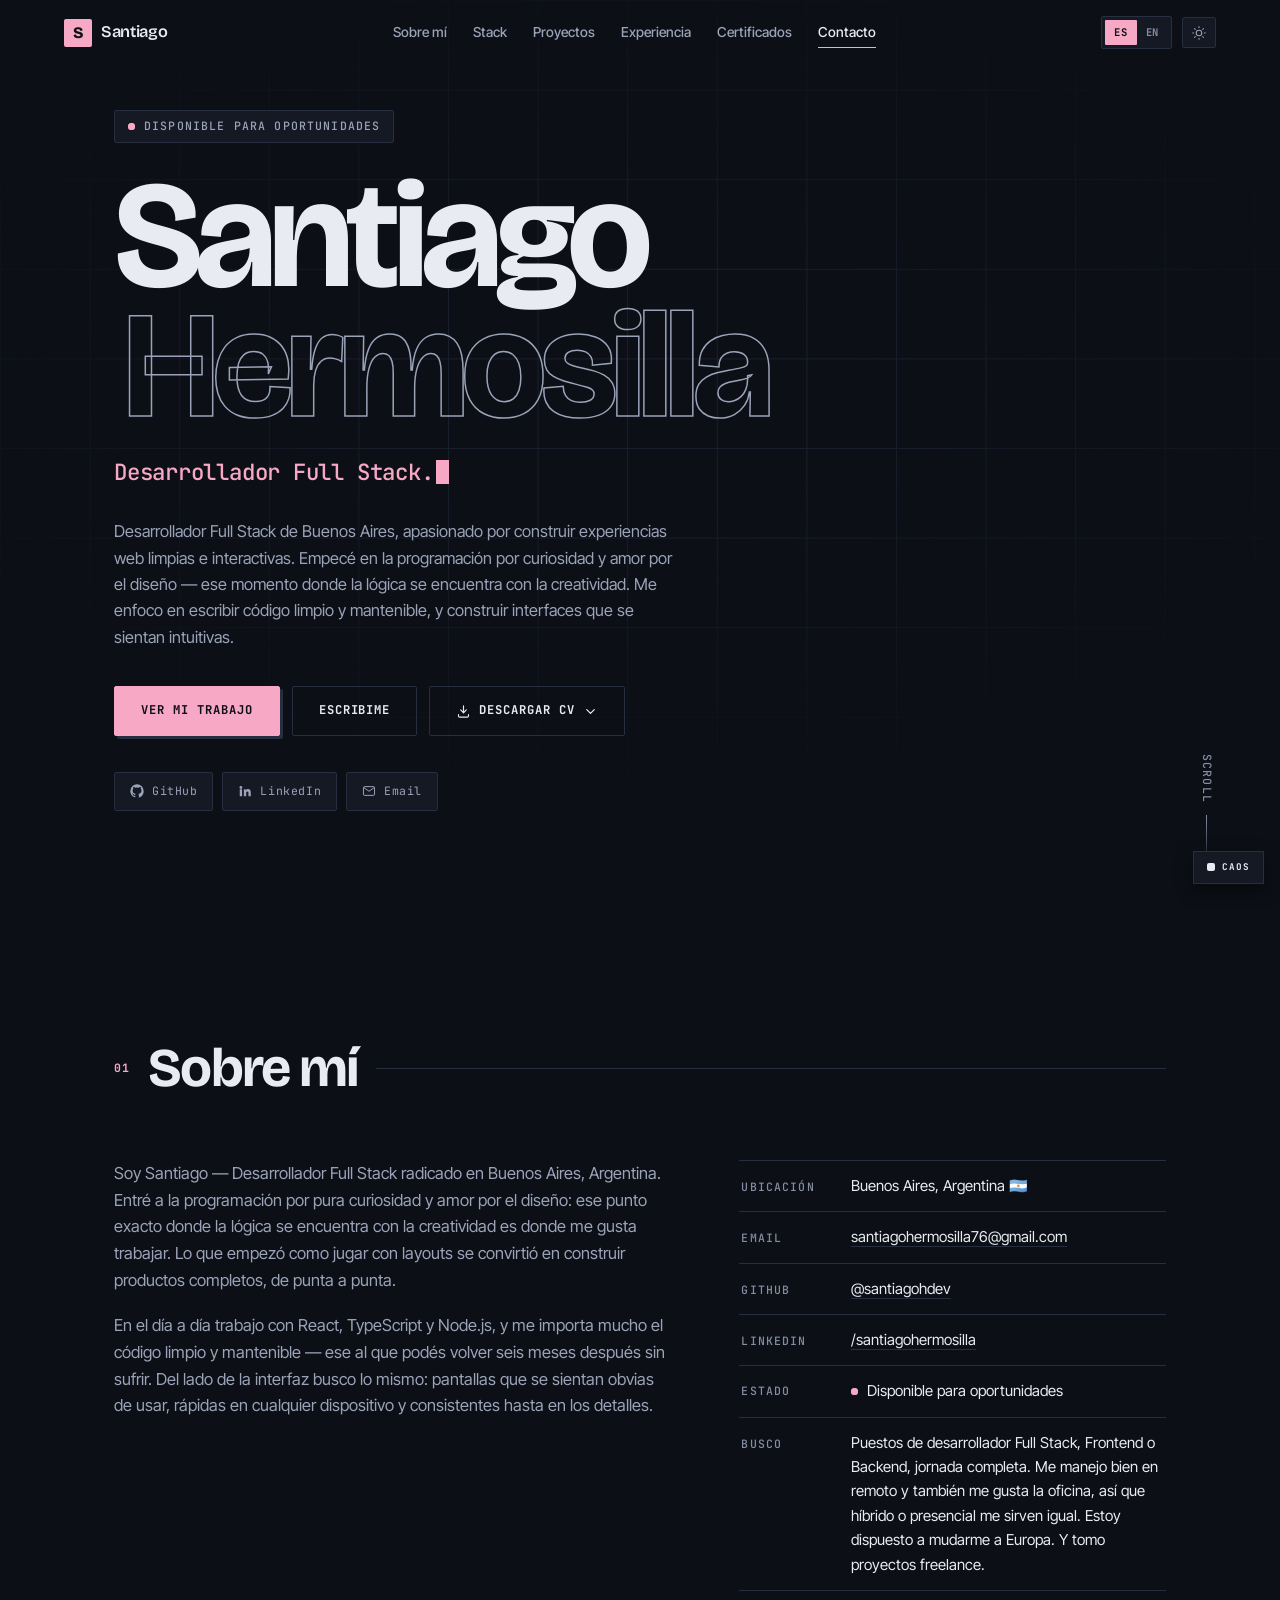
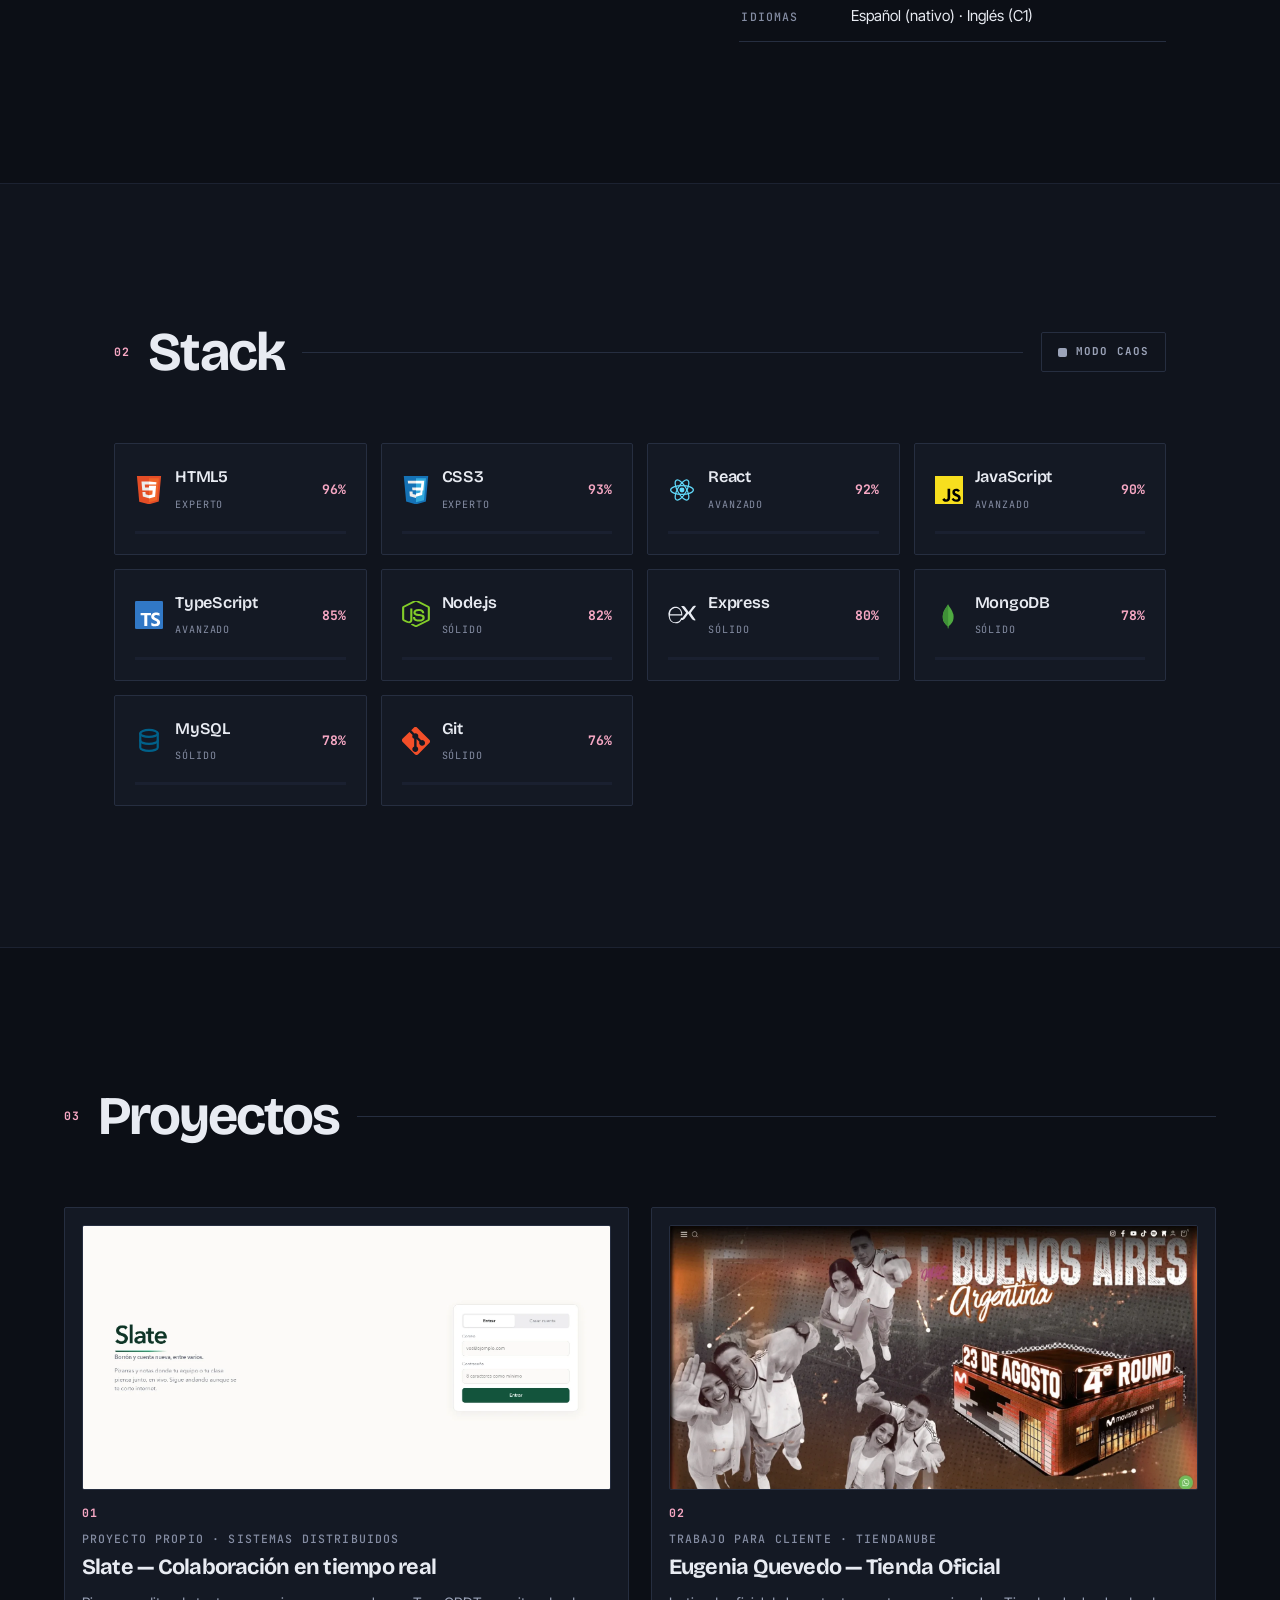
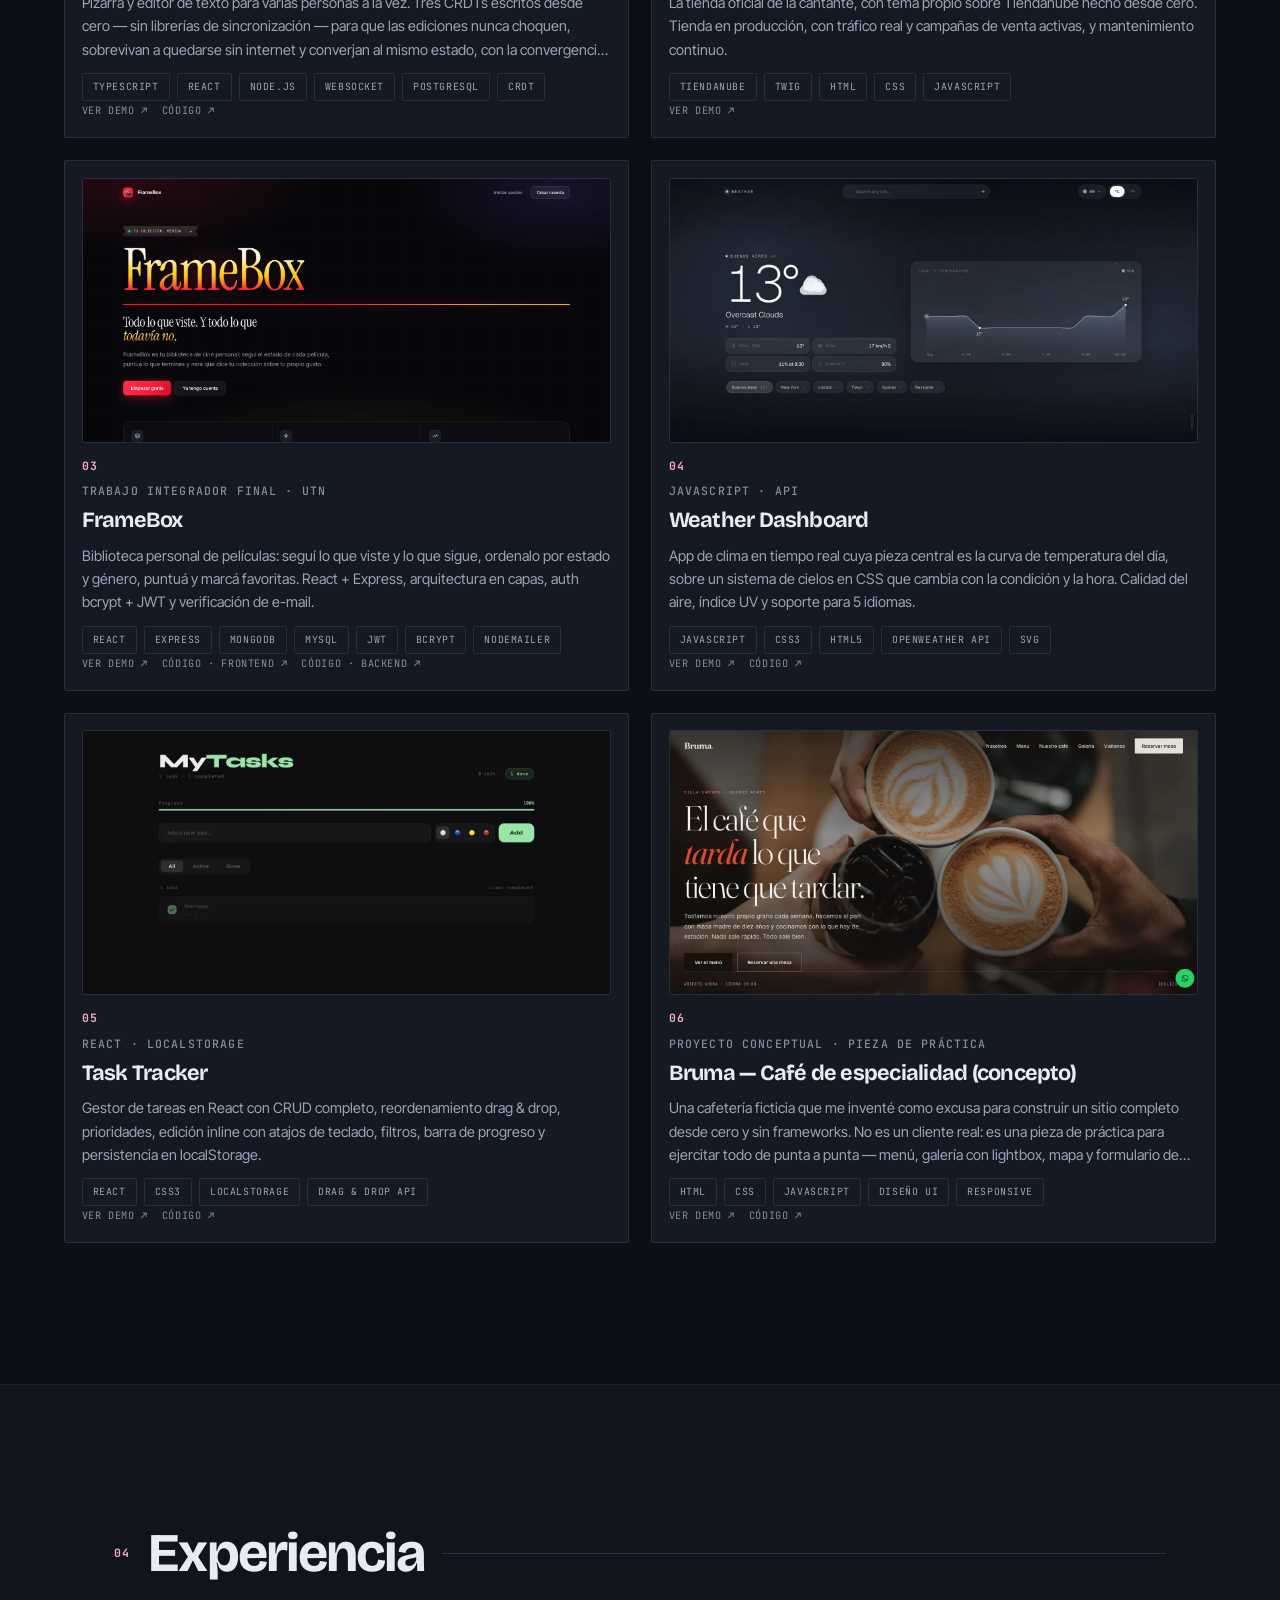
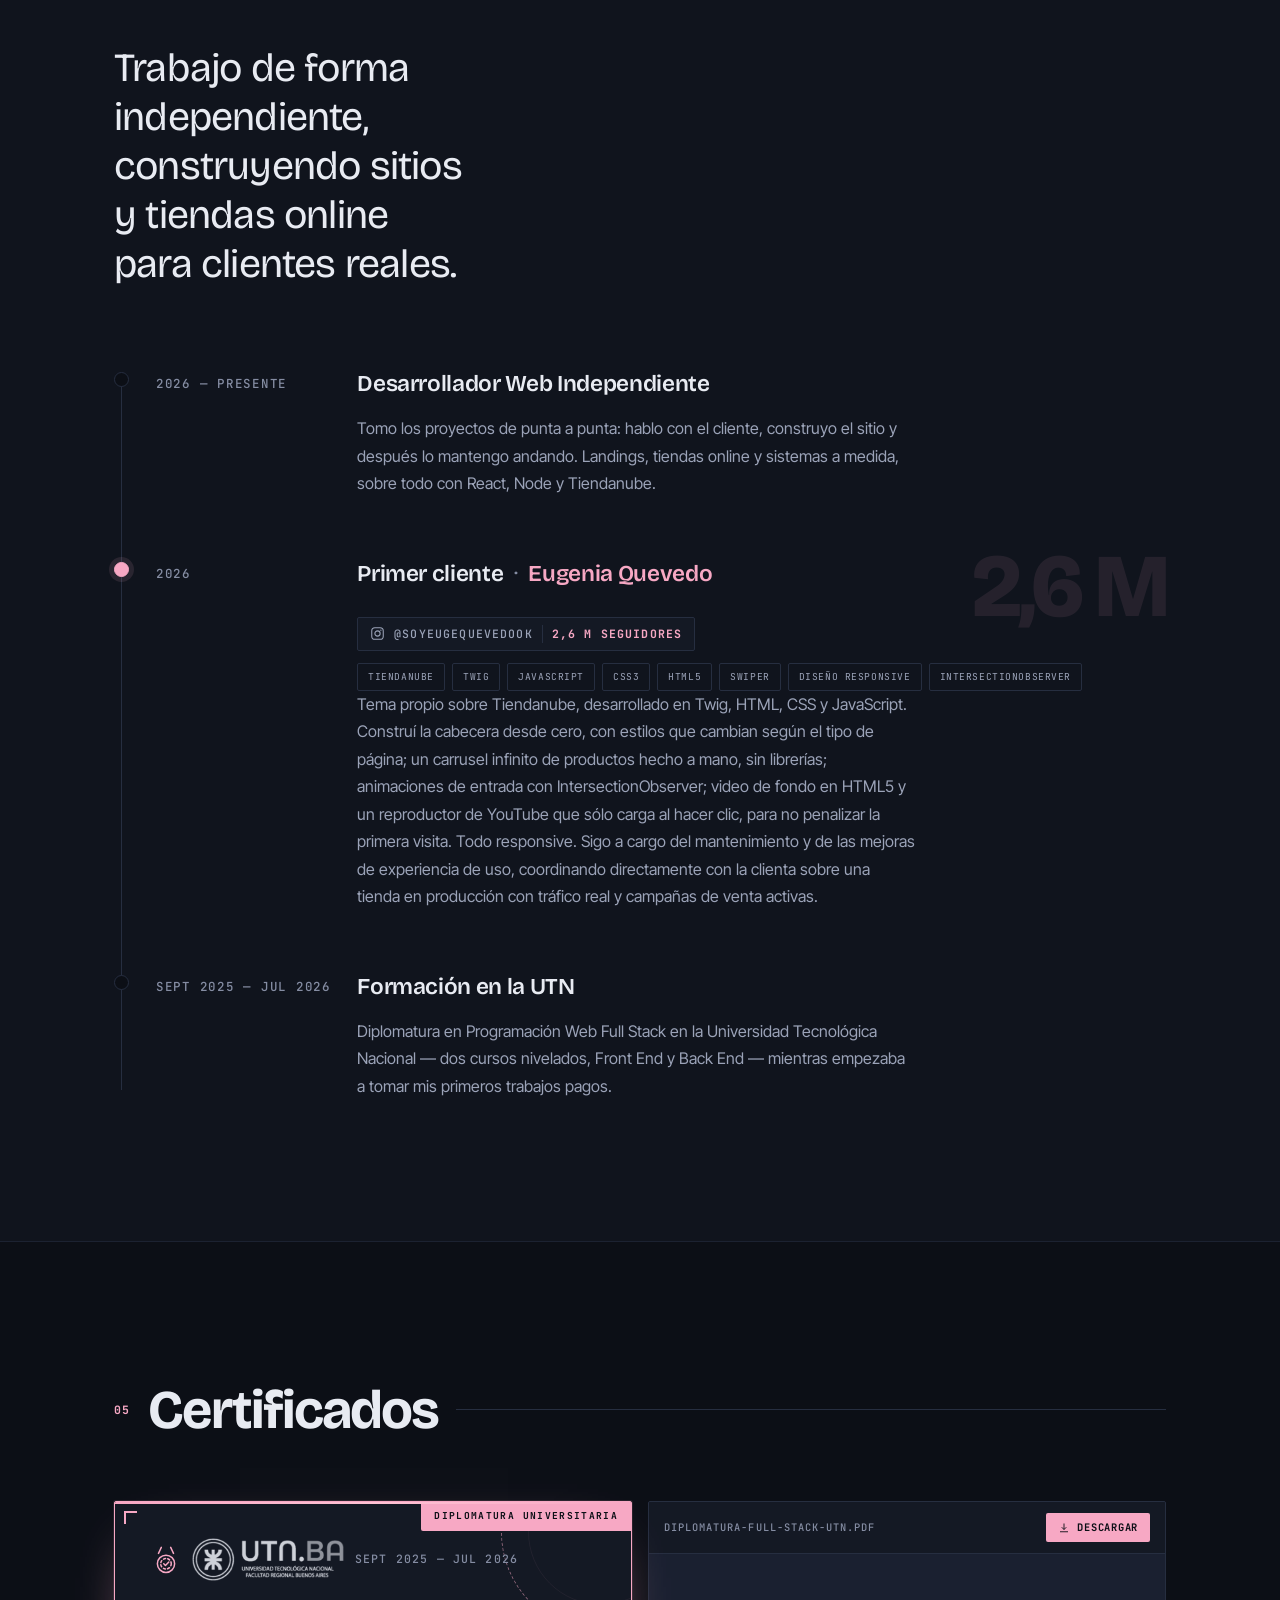
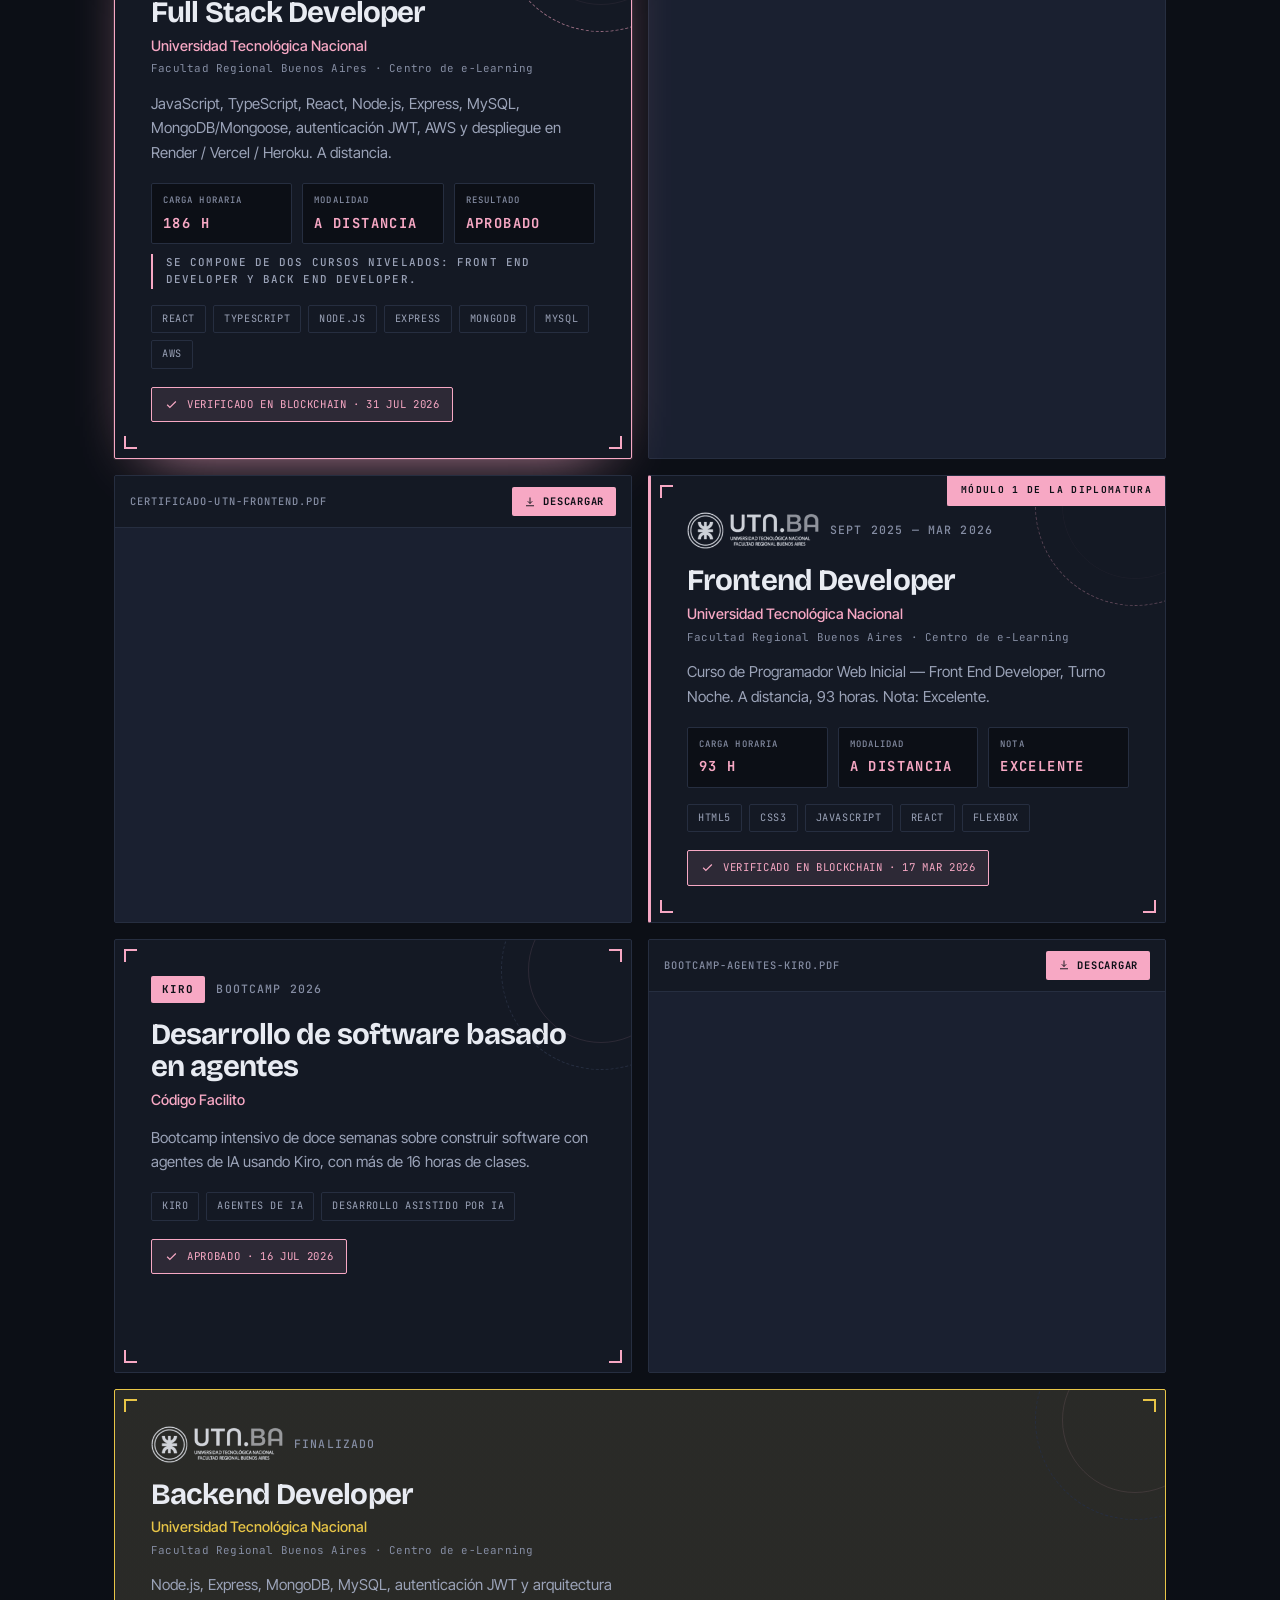
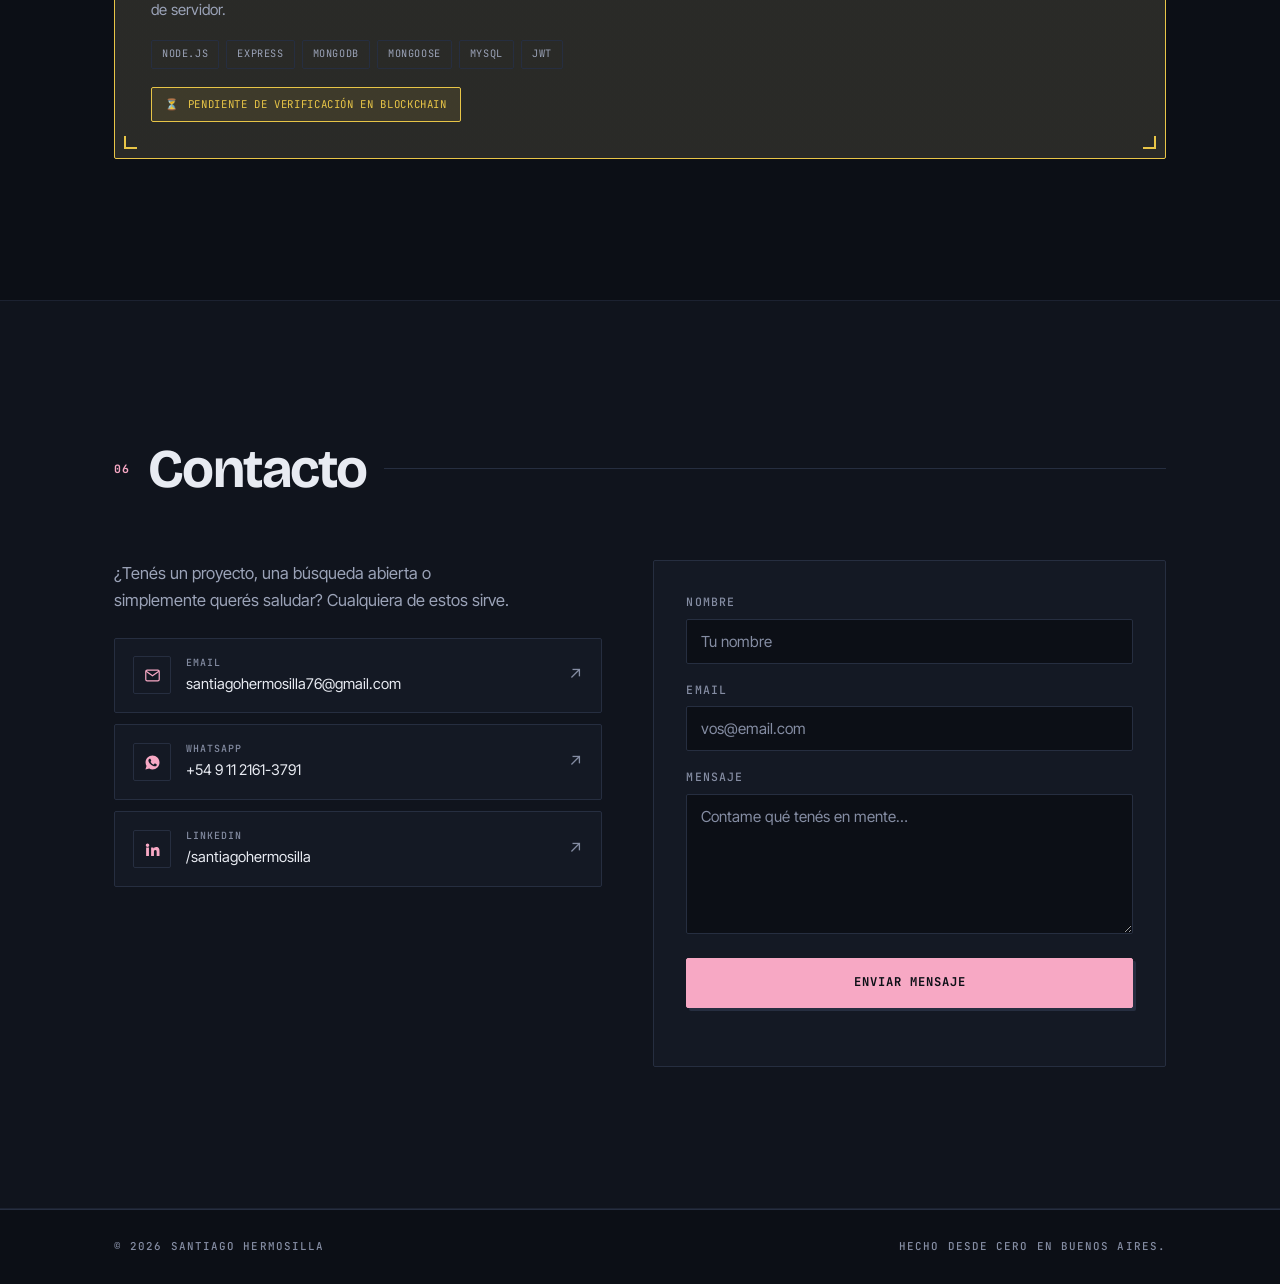
==== index.html @ 498de460 "Cambiar la paleta a grises azulados con acento rosa Sólo cambian los tokens de color. Ni una regla d" ====
<!DOCTYPE html>
<html lang="es" data-theme="dark">
<head>
<meta charset="UTF-8">
<meta name="viewport" content="width=device-width, initial-scale=1.0">
<title>Santiago Hermosilla — Full Stack Developer</title>
<meta name="description" content="Portafolio de Santiago Hermosilla, Full Stack Developer de Buenos Aires, Argentina.">
<link rel="canonical" href="https://santiagohermosilla.com/">
<meta name="theme-color" content="#0C0F16">

<!-- ══════════ PORTADA AL COMPARTIR (Open Graph / Twitter) ══════════ -->
<meta property="og:type" content="website">
<meta property="og:site_name" content="Santiago Hermosilla">
<meta property="og:locale" content="es_AR">
<meta property="og:url" content="https://santiagohermosilla.com/">
<meta property="og:title" content="Santiago Hermosilla — Full Stack Developer">
<meta property="og:description" content="Portafolio de Santiago Hermosilla, Full Stack Developer de Buenos Aires, Argentina.">
<meta property="og:image" content="https://santiagohermosilla.com/images/og.jpg">
<meta property="og:image:secure_url" content="https://santiagohermosilla.com/images/og.jpg">
<meta property="og:image:type" content="image/jpeg">
<meta property="og:image:width" content="1200">
<meta property="og:image:height" content="630">
<meta property="og:image:alt" content="Santiago Hermosilla — Full Stack Developer, Buenos Aires">

<meta name="twitter:card" content="summary_large_image">
<meta name="twitter:title" content="Santiago Hermosilla — Full Stack Developer">
<meta name="twitter:description" content="Portafolio de Santiago Hermosilla, Full Stack Developer de Buenos Aires, Argentina.">
<meta name="twitter:image" content="https://santiagohermosilla.com/images/og.jpg">
<meta name="twitter:image:alt" content="Santiago Hermosilla — Full Stack Developer, Buenos Aires">

<link rel="icon" href="favicon.svg" type="image/svg+xml">
<link rel="icon" href="favicon-32.png" sizes="32x32">
<link rel="apple-touch-icon" href="apple-touch-icon.png">
<link rel="preconnect" href="https://fonts.googleapis.com">
<link rel="preconnect" href="https://fonts.gstatic.com" crossorigin>
<link href="https://fonts.googleapis.com/css2?family=Bricolage+Grotesque:opsz,wght@12..96,300..800&family=Inter+Tight:wght@300;400;500;600&family=JetBrains+Mono:wght@400;500;700&display=swap" rel="stylesheet">
<link rel="stylesheet" href="style.css">

<!-- ══════════ DATOS ESTRUCTURADOS ══════════ -->
<script type="application/ld+json">
{
  "@context": "https://schema.org",
  "@type": "Person",
  "name": "Santiago Hermosilla",
  "url": "https://santiagohermosilla.com/",
  "image": "https://santiagohermosilla.com/images/og.jpg",
  "jobTitle": "Full Stack Developer",
  "email": "mailto:santiagohermosilla76@gmail.com",
  "address": {
    "@type": "PostalAddress",
    "addressLocality": "Buenos Aires",
    "addressCountry": "AR"
  },
  "alumniOf": {
    "@type": "CollegeOrUniversity",
    "name": "Universidad Tecnológica Nacional"
  },
  "knowsLanguage": ["es", "en"],
  "knowsAbout": ["JavaScript", "TypeScript", "React", "Node.js", "Express", "MongoDB", "MySQL", "CRDT"],
  "sameAs": [
    "https://github.com/santiagohdev",
    "https://www.linkedin.com/in/santiagohermosilla/"
  ]
}
</script>
</head>
<body>

<!-- ══════════ CURSOR ══════════ -->
<div class="cursor-dot" id="cursorDot" aria-hidden="true"></div>
<div class="cursor-ring" id="cursorRing" aria-hidden="true"></div>

<!-- ══════════ LOADER ══════════ -->
<div class="loader" id="loader">
  <div class="loader__inner">
    <div class="loader__name" id="loaderName" aria-hidden="true"></div>
    <div class="loader__meta">
      <span class="mono" data-en="FULL STACK DEVELOPER" data-es="DESARROLLADOR FULL STACK">DESARROLLADOR FULL STACK</span>
      <span class="mono" id="loaderPct">00</span>
    </div>
    <div class="loader__track"><div class="loader__bar" id="loaderBar"></div></div>
  </div>
</div>
<div class="wipe" id="wipe" aria-hidden="true"></div>

<!-- ══════════ NAV ══════════ -->
<header class="nav" id="nav">
  <a href="#top" class="nav__logo" data-cursor="link">
    <span class="nav__logo-mark">S</span>
    <span class="nav__logo-text">Santiago</span>
  </a>

  <nav class="nav__links" id="navLinks">
    <a href="#about"      data-en="About"      data-es="Sobre mí"    data-cursor="link">Sobre mí</a>
    <a href="#stack"      data-en="Skills"     data-es="Stack"       data-cursor="link">Stack</a>
    <a href="#projects"   data-en="Projects"   data-es="Proyectos"   data-cursor="link">Proyectos</a>
    <a href="#experience" data-en="Experience" data-es="Experiencia" data-cursor="link">Experiencia</a>
    <a href="#certs"      data-en="Certs"      data-es="Certificados" data-cursor="link">Certificados</a>
    <a href="#contact"    data-en="Contact"    data-es="Contacto"    data-cursor="link">Contacto</a>
  </nav>

  <div class="nav__tools">
    <button class="toggle toggle--lang" id="langToggle" data-cursor="link" aria-label="Cambiar idioma">
      <span class="toggle__opt" data-lang-opt="es">ES</span>
      <span class="toggle__opt" data-lang-opt="en">EN</span>
      <span class="toggle__pill" id="langPill"></span>
    </button>
    <button class="toggle toggle--theme" id="themeToggle" data-cursor="link" aria-label="Cambiar tema">
      <svg class="ico ico--sun" viewBox="0 0 24 24" fill="none" stroke="currentColor" stroke-width="1.6"><circle cx="12" cy="12" r="4.2"/><path d="M12 2v2.6M12 19.4V22M2 12h2.6M19.4 12H22M4.9 4.9l1.9 1.9M17.2 17.2l1.9 1.9M19.1 4.9l-1.9 1.9M6.8 17.2l-1.9 1.9"/></svg>
      <svg class="ico ico--moon" viewBox="0 0 24 24" fill="none" stroke="currentColor" stroke-width="1.6"><path d="M20 14.4A8.4 8.4 0 1 1 9.6 4a6.6 6.6 0 0 0 10.4 10.4Z"/></svg>
    </button>
    <button class="nav__burger" id="burger" data-cursor="link" aria-label="Menú"><span></span><span></span></button>
  </div>
</header>

<main id="top">

<!-- ══════════ HERO ══════════ -->
<section class="hero">
  <div class="hero__grid" aria-hidden="true"></div>
  <div class="wrap hero__wrap">

    <div class="status reveal">
      <span class="status__dot"></span>
      <span class="mono" data-en="Available for opportunities" data-es="Disponible para oportunidades">Disponible para oportunidades</span>
    </div>

    <h1 class="hero__name reveal">
      <span class="hero__line">Santiago</span>
      <span class="hero__line hero__line--out">Hermosilla</span>
    </h1>

    <p class="hero__type reveal">
      <span class="hero__type-txt" id="typewriter"></span><span class="caret" aria-hidden="true"></span>
    </p>

    <p class="hero__bio reveal"
       data-en="Full Stack Developer from Buenos Aires, passionate about building clean, interactive web experiences. I got into programming out of curiosity and a love for design — that moment where logic meets creativity. I focus on writing clean, maintainable code and building interfaces that feel intuitive."
       data-es="Desarrollador Full Stack de Buenos Aires, apasionado por construir experiencias web limpias e interactivas. Empecé en la programación por curiosidad y amor por el diseño — ese momento donde la lógica se encuentra con la creatividad. Me enfoco en escribir código limpio y mantenible, y construir interfaces que se sientan intuitivas.">
      Desarrollador Full Stack de Buenos Aires, apasionado por construir experiencias web limpias e interactivas. Empecé en la programación por curiosidad y amor por el diseño — ese momento donde la lógica se encuentra con la creatividad. Me enfoco en escribir código limpio y mantenible, y construir interfaces que se sientan intuitivas.
    </p>

    <div class="hero__cta reveal">
      <a href="#projects" class="btn btn--solid" data-cursor="link" data-en="See my work" data-es="Ver mi trabajo">Ver mi trabajo</a>
      <a href="#contact" class="btn btn--ghost" data-cursor="link" data-en="Write to me" data-es="Escribime">Escribime</a>
      <details class="cvdl">
        <summary class="btn btn--ghost" data-cursor="link">
          <svg viewBox="0 0 24 24" fill="none" stroke="currentColor" stroke-width="1.8" stroke-linecap="round" stroke-linejoin="round" aria-hidden="true"><path d="M12 3v11"/><path d="m7.5 9.5 4.5 4.5 4.5-4.5"/><path d="M4 17v2a2 2 0 0 0 2 2h12a2 2 0 0 0 2-2v-2"/></svg>
          <span data-en="Download CV" data-es="Descargar CV">Descargar CV</span>
          <svg class="cvdl__caret" viewBox="0 0 24 24" fill="none" stroke="currentColor" stroke-width="2" stroke-linecap="round" stroke-linejoin="round" aria-hidden="true"><path d="m6 9 6 6 6-6"/></svg>
        </summary>
        <div class="cvdl__menu">
          <a href="CV_Santiago_Hermosilla.pdf" download data-cursor="link">
            <span class="cvdl__code">ES</span>
            <span data-en="Spanish" data-es="Español">Español</span>
          </a>
          <a href="CV_Santiago_Hermosilla_EN.pdf" download data-cursor="link">
            <span class="cvdl__code">EN</span>
            <span data-en="English" data-es="Inglés">Inglés</span>
          </a>
        </div>
      </details>
    </div>

    <div class="hero__pills reveal">
      <a class="pill" href="https://github.com/santiagohdev" target="_blank" rel="noopener" data-cursor="link">
        <svg viewBox="0 0 24 24" fill="currentColor"><path d="M12 .5A11.5 11.5 0 0 0 .5 12a11.5 11.5 0 0 0 7.9 10.9c.6.1.8-.2.8-.6v-2c-3.2.7-3.9-1.5-3.9-1.5-.5-1.3-1.3-1.7-1.3-1.7-1-.7.1-.7.1-.7 1.1.1 1.7 1.2 1.7 1.2 1 1.7 2.7 1.2 3.3.9.1-.7.4-1.2.7-1.5-2.6-.3-5.3-1.3-5.3-5.7 0-1.3.5-2.3 1.2-3.1-.1-.3-.5-1.5.1-3.1 0 0 1-.3 3.3 1.2a11.3 11.3 0 0 1 6 0C17.4 4.8 18.4 5.1 18.4 5.1c.6 1.6.2 2.8.1 3.1.8.8 1.2 1.8 1.2 3.1 0 4.4-2.7 5.4-5.3 5.7.4.4.8 1.1.8 2.2v3.3c0 .4.2.7.8.6A11.5 11.5 0 0 0 23.5 12 11.5 11.5 0 0 0 12 .5Z"/></svg>
        GitHub
      </a>
      <a class="pill" href="https://www.linkedin.com/in/santiagohermosilla/" target="_blank" rel="noopener" data-cursor="link">
        <svg viewBox="0 0 24 24" fill="currentColor"><path d="M4.98 3.5a2.5 2.5 0 1 1 0 5 2.5 2.5 0 0 1 0-5ZM3 9h4v12H3V9Zm6.5 0h3.8v1.7h.05c.53-1 1.83-2.06 3.77-2.06 4.03 0 4.78 2.65 4.78 6.1V21h-4v-5.4c0-1.29-.02-2.95-1.8-2.95-1.8 0-2.07 1.4-2.07 2.85V21h-4V9Z"/></svg>
        LinkedIn
      </a>
      <a class="pill" href="mailto:santiagohermosilla76@gmail.com" data-cursor="link">
        <svg viewBox="0 0 24 24" fill="none" stroke="currentColor" stroke-width="1.7"><rect x="2.5" y="4.5" width="19" height="15" rx="2"/><path d="m3 6 9 6.5L21 6"/></svg>
        Email
      </a>
    </div>

  </div>
  <div class="hero__scroll mono" aria-hidden="true"><span data-en="SCROLL" data-es="SCROLL">SCROLL</span></div>
</section>

<!-- ══════════ ABOUT ══════════ -->
<section class="sec" id="about">
  <div class="wrap">
    <div class="sec__head reveal">
      <span class="sec__num mono">01</span>
      <h2 class="sec__title" data-en="About" data-es="Sobre mí">Sobre mí</h2>
      <span class="sec__rule"></span>
    </div>

    <div class="about">
      <div class="about__text reveal">
        <p data-en="I'm Santiago — a Full Stack Developer based in Buenos Aires, Argentina. I got into programming out of pure curiosity and a love for design: that exact point where logic meets creativity is where I like to work. What started as tinkering with layouts turned into building complete products, front to back."
           data-es="Soy Santiago — Desarrollador Full Stack radicado en Buenos Aires, Argentina. Entré a la programación por pura curiosidad y amor por el diseño: ese punto exacto donde la lógica se encuentra con la creatividad es donde me gusta trabajar. Lo que empezó como jugar con layouts se convirtió en construir productos completos, de punta a punta.">
          Soy Santiago — Desarrollador Full Stack radicado en Buenos Aires, Argentina. Entré a la programación por pura curiosidad y amor por el diseño: ese punto exacto donde la lógica se encuentra con la creatividad es donde me gusta trabajar. Lo que empezó como jugar con layouts se convirtió en construir productos completos, de punta a punta.
        </p>
        <p data-en="Day to day I work with React, TypeScript and Node.js, and I care a lot about clean, maintainable code — the kind you can come back to six months later without flinching. On the interface side I chase the same thing: screens that feel obvious to use, fast on any device, and consistent down to the details."
           data-es="En el día a día trabajo con React, TypeScript y Node.js, y me importa mucho el código limpio y mantenible — ese al que podés volver seis meses después sin sufrir. Del lado de la interfaz busco lo mismo: pantallas que se sientan obvias de usar, rápidas en cualquier dispositivo y consistentes hasta en los detalles.">
          En el día a día trabajo con React, TypeScript y Node.js, y me importa mucho el código limpio y mantenible — ese al que podés volver seis meses después sin sufrir. Del lado de la interfaz busco lo mismo: pantallas que se sientan obvias de usar, rápidas en cualquier dispositivo y consistentes hasta en los detalles.
        </p>
      </div>

      <dl class="specs reveal">
        <div class="specs__row">
          <dt class="mono" data-en="Location" data-es="Ubicación">Ubicación</dt>
          <dd>Buenos Aires, Argentina 🇦🇷</dd>
        </div>
        <div class="specs__row">
          <dt class="mono">Email</dt>
          <dd><a href="mailto:santiagohermosilla76@gmail.com" data-cursor="link">santiagohermosilla76@gmail.com</a></dd>
        </div>
        <div class="specs__row">
          <dt class="mono">GitHub</dt>
          <dd><a href="https://github.com/santiagohdev" target="_blank" rel="noopener" data-cursor="link">@santiagohdev</a></dd>
        </div>
        <div class="specs__row">
          <dt class="mono">LinkedIn</dt>
          <dd><a href="https://www.linkedin.com/in/santiagohermosilla/" target="_blank" rel="noopener" data-cursor="link">/santiagohermosilla</a></dd>
        </div>
        <div class="specs__row">
          <dt class="mono" data-en="Status" data-es="Estado">Estado</dt>
          <dd class="specs__live">
            <span class="status__dot"></span>
            <span data-en="Available for opportunities" data-es="Disponible para oportunidades">Disponible para oportunidades</span>
          </dd>
        </div>
        <div class="specs__row">
          <dt class="mono" data-en="Looking for" data-es="Busco">Busco</dt>
          <dd data-en="Full Stack, Frontend or Backend developer roles, full-time. I work well remotely and I also enjoy being in an office, so hybrid or on-site suit me just as well. Happy to relocate to Europe. I also take on freelance projects."
              data-es="Puestos de desarrollador Full Stack, Frontend o Backend, jornada completa. Me manejo bien en remoto y también me gusta la oficina, así que híbrido o presencial me sirven igual. Estoy dispuesto a mudarme a Europa. Y tomo proyectos freelance.">Puestos de desarrollador Full Stack, Frontend o Backend, jornada completa. Me manejo bien en remoto y también me gusta la oficina, así que híbrido o presencial me sirven igual. Estoy dispuesto a mudarme a Europa. Y tomo proyectos freelance.</dd>
        </div>
        <div class="specs__row">
          <dt class="mono" data-en="Languages" data-es="Idiomas">Idiomas</dt>
          <dd data-en="Spanish (native) · English (C1)" data-es="Español (nativo) · Inglés (C1)">Español (nativo) · Inglés (C1)</dd>
        </div>
      </dl>
    </div>
  </div>
</section>

<!-- ══════════ STACK ══════════ -->
<section class="sec sec--alt" id="stack">
  <div class="wrap">
    <div class="sec__head reveal">
      <span class="sec__num mono">02</span>
      <h2 class="sec__title" data-en="Stack" data-es="Stack">Stack</h2>
      <span class="sec__rule"></span>
    </div>

    <!-- Escrito acá y no generado por JS: los filtros automáticos de
         currículums no ejecutan JavaScript, así que si esta sección se
         arma en el navegador, para ellos el candidato no tiene stack. -->
    <div class="stack" id="stackGrid">
      <div class="sk reveal" data-cursor="card" style="transition-delay:0ms">
        <div class="sk__top">
          <span class="sk__logo"><svg viewBox="0 0 128 128" aria-hidden="true"><path fill="#E44D26" d="M19.4 117.2 8.8 0h110.5l-10.6 117.1-44.8 12.4z"/><path fill="#F16529" d="M64 120V10h45.2l-9 101z"/><path fill="#EBEBEB" d="M64 52.4H45.9l-1.2-14H64V24.7H29.6l.3 3.7 3.4 38.1H64zm0 35.3-.1.1-15.2-4.1-1-10.9H34l1.9 21.4 28 7.8.2-.1z"/><path fill="#fff" d="M63.9 52.4v13.9h16.8l-1.6 17.7-15.2 4.1v14.5l28-7.8.2-2.3 3.2-36 .3-3.7.7-8H63.9zm0-27.7v13.7h33.1l.3-3 .6-3.7.3-3z"/></svg></span>
          <span>
            <span class="sk__name">HTML5</span><br>
            <span class="sk__level" data-lvl="expert" data-es="Experto" data-en="Expert">Experto</span>
          </span>
          <span class="sk__pct">96%</span>
        </div>
        <div class="sk__track"><div class="sk__bar" data-pct="96"></div></div>
      </div>
      <div class="sk reveal" data-cursor="card" style="transition-delay:45ms">
        <div class="sk__top">
          <span class="sk__logo"><svg viewBox="0 0 128 128" aria-hidden="true"><path fill="#1572B6" d="M18.8 117.1 8.2 0h111.6l-10.6 117.1-45.3 12.6z"/><path fill="#33A9DC" d="M64 119.9V10.2h45.6l-9.1 100.8z"/><path fill="#fff" d="M64 52.2h22.8l1.6-17.6H64V21.3h37.7l-.4 4-3.7 41.2H64z"/><path fill="#EBEBEB" d="M64.1 86.1v14.2l-.1.1-28.1-7.8-1.9-21.5h14.1l1 10.9 14.9 4z"/><path fill="#fff" d="M85.6 57.5 84 74.9l-20 5.4v14.2l28.2-7.6.2-2.3 2.4-27z"/><path fill="#EBEBEB" d="M64 21.3v13.3H27.7l-.3-3.4-.7-5.9-.4-4zm0 30.9v13.3H47.5l-.3-3.4-.7-5.9-.4-4z"/></svg></span>
          <span>
            <span class="sk__name">CSS3</span><br>
            <span class="sk__level" data-lvl="expert" data-es="Experto" data-en="Expert">Experto</span>
          </span>
          <span class="sk__pct">93%</span>
        </div>
        <div class="sk__track"><div class="sk__bar" data-pct="93"></div></div>
      </div>
      <div class="sk reveal" data-cursor="card" style="transition-delay:90ms">
        <div class="sk__top">
          <span class="sk__logo"><svg viewBox="0 0 128 128" aria-hidden="true"><circle cx="64" cy="64" r="11.4" fill="#61DAFB"/><g stroke="#61DAFB" stroke-width="5.5" fill="none"><ellipse cx="64" cy="64" rx="52" ry="20"/><ellipse cx="64" cy="64" rx="52" ry="20" transform="rotate(60 64 64)"/><ellipse cx="64" cy="64" rx="52" ry="20" transform="rotate(120 64 64)"/></g></svg></span>
          <span>
            <span class="sk__name">React</span><br>
            <span class="sk__level" data-lvl="adv" data-es="Avanzado" data-en="Advanced">Avanzado</span>
          </span>
          <span class="sk__pct">92%</span>
        </div>
        <div class="sk__track"><div class="sk__bar" data-pct="92"></div></div>
      </div>
      <div class="sk reveal" data-cursor="card" style="transition-delay:135ms">
        <div class="sk__top">
          <span class="sk__logo"><svg viewBox="0 0 128 128" aria-hidden="true"><rect width="128" height="128" fill="#F7DF1E"/><path d="M33.4 106.9 43.2 101c1.9 3.4 3.6 6.2 7.7 6.2 4 0 6.5-1.6 6.5-7.6V58.4h12v41.4c0 12.5-7.3 18.2-18 18.2-9.6 0-15.2-5-18-11m42.4-1.3 9.8-5.7c2.6 4.2 5.9 7.3 11.8 7.3 5 0 8.2-2.5 8.2-5.9 0-4.1-3.3-5.6-8.8-8l-3-1.3c-8.7-3.7-14.5-8.4-14.5-18.2 0-9.1 6.9-16 17.7-16 7.7 0 13.2 2.7 17.2 9.7l-9.4 6c-2.1-3.7-4.3-5.2-7.8-5.2-3.5 0-5.8 2.2-5.8 5.2 0 3.6 2.2 5.1 7.4 7.3l3 1.3c10.2 4.4 16 8.9 16 19 0 10.9-8.6 16.9-20.1 16.9-11.2 0-18.5-5.4-22-12.4"/></svg></span>
          <span>
            <span class="sk__name">JavaScript</span><br>
            <span class="sk__level" data-lvl="adv" data-es="Avanzado" data-en="Advanced">Avanzado</span>
          </span>
          <span class="sk__pct">90%</span>
        </div>
        <div class="sk__track"><div class="sk__bar" data-pct="90"></div></div>
      </div>
      <div class="sk reveal" data-cursor="card" style="transition-delay:180ms">
        <div class="sk__top">
          <span class="sk__logo"><svg viewBox="0 0 128 128" aria-hidden="true"><rect width="128" height="128" rx="6" fill="#3178C6"/><path fill="#fff" d="M74.6 99.4v13.1c2.1 1.1 4.6 1.9 7.5 2.4 2.9.6 5.9.8 9.1.8 3.1 0 6.1-.3 8.9-.9 2.8-.6 5.3-1.6 7.4-3 2.1-1.4 3.8-3.2 5-5.4 1.2-2.2 1.9-5 1.9-8.3 0-2.4-.4-4.5-1.1-6.3-.7-1.8-1.8-3.4-3.1-4.8-1.4-1.4-3-2.7-4.9-3.8-1.9-1.1-4.1-2.2-6.5-3.2-1.8-.7-3.3-1.4-4.7-2.1-1.4-.7-2.6-1.4-3.6-2.1-1-.7-1.7-1.5-2.3-2.3-.5-.8-.8-1.7-.8-2.8 0-.9.2-1.8.7-2.5.5-.8 1.1-1.4 2-2 .9-.6 1.9-1 3.2-1.3 1.3-.3 2.7-.5 4.2-.5 1.1 0 2.3.1 3.6.3 1.3.2 2.5.4 3.8.8 1.3.3 2.5.8 3.7 1.3 1.2.5 2.3 1.1 3.3 1.8V55.3c-2-.8-4.2-1.3-6.5-1.7-2.4-.4-5.1-.6-8.2-.6-3.1 0-6.1.3-8.9 1-2.8.7-5.3 1.7-7.4 3.2-2.1 1.4-3.8 3.3-5 5.5-1.2 2.2-1.9 4.9-1.9 8 0 4 1.1 7.3 3.4 10.1 2.3 2.8 5.7 5.1 10.4 7.1 1.9.8 3.6 1.5 5.2 2.3 1.6.7 3 1.5 4.2 2.3 1.2.8 2.1 1.7 2.8 2.6.7.9 1 2 1 3.2 0 .9-.2 1.7-.6 2.5-.4.8-1.1 1.4-1.9 2-.9.6-1.9 1-3.2 1.3-1.3.3-2.8.5-4.6.5-3 0-5.9-.5-8.8-1.6-2.9-1-5.6-2.6-8.1-4.7M56.2 65.6h16.9V54.4H25.7v11.2h16.8v48.5h13.7z"/></svg></span>
          <span>
            <span class="sk__name">TypeScript</span><br>
            <span class="sk__level" data-lvl="adv" data-es="Avanzado" data-en="Advanced">Avanzado</span>
          </span>
          <span class="sk__pct">85%</span>
        </div>
        <div class="sk__track"><div class="sk__bar" data-pct="85"></div></div>
      </div>
      <div class="sk reveal" data-cursor="card" style="transition-delay:225ms">
        <div class="sk__top">
          <span class="sk__logo"><svg viewBox="0 0 128 128" aria-hidden="true"><path fill="#83CD29" d="M64 128a11 11 0 0 1-5.5-1.5l-17.5-10.4c-2.6-1.5-1.3-2-.5-2.3 3.5-1.2 4.2-1.5 7.9-3.6.4-.2.9-.1 1.3.1l13.4 8c.5.3 1.2.3 1.6 0l52.4-30.3c.5-.3.8-.8.8-1.4V26.1c0-.6-.3-1.1-.8-1.4L64.8 -5.5c-.5-.3-1.1-.3-1.6 0L10.9 24.8c-.5.3-.8.8-.8 1.4v60.5c0 .6.3 1.1.8 1.4l14.3 8.3c7.8 3.9 12.6-.7 12.6-5.3V31.4c0-.8.7-1.5 1.5-1.5h6.6c.8 0 1.5.7 1.5 1.5v59.7c0 10.4-5.7 16.3-15.5 16.3-3 0-5.4 0-12.1-3.3L5.9 96.2A11 11 0 0 1 .4 86.7V26.1c0-3.9 2.1-7.6 5.5-9.5L58.5 -13.7a11.5 11.5 0 0 1 11 0l52.5 30.3c3.4 2 5.5 5.6 5.5 9.5v60.6c0 3.9-2.1 7.5-5.5 9.5l-52.5 30.3A11 11 0 0 1 64 128" transform="translate(0 8) scale(1 .87)"/><path fill="#83CD29" d="M104 76.3c0-11.3-7.6-14.3-23.7-16.4-16.3-2.2-17.9-3.3-17.9-7.1 0-3.2 1.4-7.4 13.4-7.4 10.7 0 14.7 2.3 16.3 9.5.1.7.8 1.2 1.5 1.2h6.8c.4 0 .8-.2 1.1-.5.3-.3.4-.7.4-1.1-1.1-12.5-9.4-18.3-26.1-18.3-14.9 0-23.7 6.3-23.7 16.8 0 11.4 8.8 14.6 23.1 16 17 1.7 18.4 4.2 18.4 7.5 0 5.9-4.7 8.4-15.8 8.4-13.9 0-17-3.5-18-10.4-.1-.7-.7-1.3-1.5-1.3h-6.8c-.8 0-1.5.7-1.5 1.5 0 8.8 4.8 19.4 27.8 19.4 16.5 0 26.2-6.6 26.2-17.8"/></svg></span>
          <span>
            <span class="sk__name">Node.js</span><br>
            <span class="sk__level" data-lvl="solid" data-es="Sólido" data-en="Solid">Sólido</span>
          </span>
          <span class="sk__pct">82%</span>
        </div>
        <div class="sk__track"><div class="sk__bar" data-pct="82"></div></div>
      </div>
      <div class="sk reveal" data-cursor="card" style="transition-delay:270ms">
        <div class="sk__top">
          <span class="sk__logo"><svg viewBox="0 0 128 128" aria-hidden="true"><path fill="currentColor" d="M126.7 88.2c-8.9 2.3-14.4-2.1-19.8-9.6l-12.7-17.6-1.8-2.5-14.8 20.1c-5.1 7-10.5 10-19.1 7.7l24.6-33-22.9-29.8c8.4-1.6 14.2-.8 19.4 6.7l14.7 20.2 14.8-20.1c5.1-7 10.6-9.6 18.9-7.5-3.3 4.3-6.4 8.5-9.6 12.7-4.3 5.5-8.4 11.1-12.8 16.5-1.6 1.9-1.4 3.2.1 5.1zM1.3 60.2c.6-3 1-6.1 1.9-9C9.5 28.7 35.3 19.3 53 33.2c10.4 8.2 13 19.7 12.5 32.6H8.4c-.9 22.8 15.6 36.6 36.5 29.6 7.4-2.5 11.7-8.2 13.9-15.4.9-3.4 2.7-4 6.1-3-1.7 8.8-5.6 16.2-13.7 20.8-12.1 6.8-29.4 4.6-38.5-4.8C7.4 87.6 4.7 80.4 3.5 72.5c-.2-1.3-.6-2.6-.9-3.9q-.15-4.2-.3-8.4m7.2 0h50.8c-.3-16.2-10.4-27.7-24.2-27.8-15.2-.2-26 11-26.6 27.8"/></svg></span>
          <span>
            <span class="sk__name">Express</span><br>
            <span class="sk__level" data-lvl="solid" data-es="Sólido" data-en="Solid">Sólido</span>
          </span>
          <span class="sk__pct">80%</span>
        </div>
        <div class="sk__track"><div class="sk__bar" data-pct="80"></div></div>
      </div>
      <div class="sk reveal" data-cursor="card" style="transition-delay:315ms">
        <div class="sk__top">
          <span class="sk__logo"><svg viewBox="0 0 128 128" aria-hidden="true"><path fill="#4FAA41" d="M82.6 58.5c-3.6-15.8-11.5-25.9-14.8-30.4-3.4-4.7-6.2-9.2-6.7-10-.5-.8-1.2-2.4-1.5-3.1-.3.6-1 2.3-1.5 3.1-.5.8-3.3 5.3-6.7 10-3.3 4.5-11.2 14.6-14.8 30.4-3.7 16.1-.7 30 4.6 39.2 5.3 9.2 12.9 14.6 15.4 16.3.3.2.6.6.7 1l1.4 9.9c.1.6.7 1 1.3 1h.2c.6 0 1.1-.4 1.3-1l1.4-9.9c.1-.4.4-.8.7-1 2.5-1.7 10.1-7.1 15.4-16.3 5.3-9.2 8.3-23.1 4.6-39.2z"/><path fill="#3F9037" d="M60.1 116.4V15.1c-.4.7-.9 1.6-1.2 2.2-.5.8-3.3 5.3-6.7 10-3.3 4.5-11.2 14.6-14.8 30.4-3.7 16.1-.7 30 4.6 39.2 5.3 9.2 12.9 14.6 15.4 16.3.3.2.6.6.7 1z"/></svg></span>
          <span>
            <span class="sk__name">MongoDB</span><br>
            <span class="sk__level" data-lvl="solid" data-es="Sólido" data-en="Solid">Sólido</span>
          </span>
          <span class="sk__pct">78%</span>
        </div>
        <div class="sk__track"><div class="sk__bar" data-pct="78"></div></div>
      </div>
      <div class="sk reveal" data-cursor="card" style="transition-delay:360ms">
        <div class="sk__top">
          <span class="sk__logo"><svg viewBox="0 0 24 24" fill="none" stroke="#00618A" stroke-width="1.9" stroke-linecap="round" aria-hidden="true"><ellipse cx="12" cy="5.5" rx="7.5" ry="3"/><path d="M4.5 5.5v6c0 1.66 3.36 3 7.5 3s7.5-1.34 7.5-3v-6"/><path d="M4.5 11.5v6c0 1.66 3.36 3 7.5 3s7.5-1.34 7.5-3v-6"/></svg></span>
          <span>
            <span class="sk__name">MySQL</span><br>
            <span class="sk__level" data-lvl="solid" data-es="Sólido" data-en="Solid">Sólido</span>
          </span>
          <span class="sk__pct">78%</span>
        </div>
        <div class="sk__track"><div class="sk__bar" data-pct="78"></div></div>
      </div>
      <div class="sk reveal" data-cursor="card" style="transition-delay:405ms">
        <div class="sk__top">
          <span class="sk__logo"><svg viewBox="0 0 128 128" aria-hidden="true"><path fill="#F34F29" d="M124.7 58.4 69.6 3.3a11.2 11.2 0 0 0-15.9 0L42.3 14.8l14.5 14.5a13.3 13.3 0 0 1 16.9 17l14 14a13.3 13.3 0 1 1-8 7.5L66.6 54.7v34.4a13.3 13.3 0 1 1-11-.4V54a13.3 13.3 0 0 1-7.2-17.5L34.1 22.3 3.3 53.1a11.2 11.2 0 0 0 0 15.9l55.1 55.1a11.2 11.2 0 0 0 15.9 0l50.4-50.4a11.2 11.2 0 0 0 0-15.9"/></svg></span>
          <span>
            <span class="sk__name">Git</span><br>
            <span class="sk__level" data-lvl="solid" data-es="Sólido" data-en="Solid">Sólido</span>
          </span>
          <span class="sk__pct">76%</span>
        </div>
        <div class="sk__track"><div class="sk__bar" data-pct="76"></div></div>
      </div>
    </div>
  </div>
</section>

<!-- ══════════ PROYECTOS ══════════ -->
<section class="sec" id="projects">
  <div class="wrap">
    <div class="sec__head reveal">
      <span class="sec__num mono">03</span>
      <h2 class="sec__title" data-en="Projects" data-es="Proyectos">Proyectos</h2>
      <span class="sec__rule"></span>
    </div>

    <!-- Las seis en una sola grilla de dos columnas. La sección se sale
         del ancho de lectura del resto del sitio para aprovechar los costados. -->
    <div class="proj-grid">
      <article class="proj reveal" data-cursor="card" data-embed="1"
          data-embed-espera="1"
          data-img="images/slate.webp"
          data-title="Slate — Edición colaborativa en tiempo real"
          data-techs="TypeScript,React,Node.js,WebSocket,PostgreSQL,CRDT"
          data-demo="https://coedit-a0jk.onrender.com"
          data-repo="https://github.com/santiagohdev/coedit"
          data-long-es="Pizarra y editor de texto donde varias personas trabajan sobre el mismo documento a la vez. El problema difícil no es dibujar: es que dos personas editen el mismo punto al mismo tiempo, con internet intermitente, y que todos terminen viendo exactamente lo mismo sin que haya un servidor que decida quién gana. Lo resolví escribiendo tres CRDTs a mano, sin librerías de sincronización: un RGA para el texto, un conjunto con tombstones para los trazos del lienzo y un mapa last-write-wins por campo para las notas, todos con orden total y desempate por sitio. Las operaciones que llegan antes que su ancla se encolan y se drenan cuando aparece, y al reconectar se hace merge en vez de reemplazo, así una edición hecha sin internet no se pierde. La convergencia está verificada con tests de propiedades: escenarios aleatorios que barajan el orden de entrega y duplican mensajes, comprobando que todas las réplicas terminan idénticas. Por debajo va Express con WebSocket sobre la misma sesión, contraseñas con scrypt y un adaptador de base que habla SQLite en desarrollo y PostgreSQL en producción."
          data-long-en="A whiteboard and text editor where several people work on the same document at once. The hard part isn&#39;t the drawing: it&#39;s two people editing the same spot at the same time, over flaky internet, and everyone ending up seeing exactly the same thing without a server deciding who wins. I solved it by writing three CRDTs by hand, with no sync libraries: an RGA for text, a tombstone set for canvas strokes and a per-field last-write-wins map for notes, all with total ordering and a site-based tiebreak. Operations that arrive before their anchor are buffered and drained once it shows up, and reconnecting merges rather than replaces, so an edit made offline is never lost. Convergence is verified with property-based tests: randomised scenarios that shuffle delivery order and duplicate messages, checking every replica ends up identical. Underneath it&#39;s Express with WebSocket over the same session, scrypt-hashed passwords and a database adapter that speaks SQLite in development and PostgreSQL in production."
          data-note-es="La demo está en un plan gratuito que duerme la app: el primer acceso puede tardar unos 20 segundos en levantar."
          data-note-en="The demo runs on a free tier that puts the app to sleep: the first visit can take around 20 seconds to wake up.">
          <div class="proj__media" data-cursor="hidden">
      <img src="images/slate.webp" alt="Slate — pizarra colaborativa en tiempo real" loading="lazy">
      <div class="proj__veil">
        <button type="button" class="btn btn--solid btn--sm" data-en="See details and code" data-es="Ver detalles y código">Ver detalles y código</button>
      </div>
          </div>
          <div class="proj__body">
      <span class="proj__idx mono">01</span>
      <p class="proj__kicker mono" data-en="Own project · Distributed systems" data-es="Proyecto propio · Sistemas distribuidos">Proyecto propio · Sistemas distribuidos</p>
      <h3 class="proj__title">Slate — <span data-en="Real-time collaboration" data-es="Colaboración en tiempo real">Colaboración en tiempo real</span></h3>
      <p class="proj__desc"
         data-en="Whiteboard and text editor for several people at once. Three CRDTs written from scratch — no sync libraries — so edits never conflict, survive going offline and converge to the same state, with convergence verified by tests."
         data-es="Pizarra y editor de texto para varias personas a la vez. Tres CRDTs escritos desde cero — sin librerías de sincronización — para que las ediciones nunca choquen, sobrevivan a quedarse sin internet y converjan al mismo estado, con la convergencia verificada por tests.">
        Pizarra y editor de texto para varias personas a la vez. Tres CRDTs escritos desde cero — sin librerías de sincronización — para que las ediciones nunca choquen, sobrevivan a quedarse sin internet y converjan al mismo estado, con la convergencia verificada por tests.
      </p>
      <div class="tags">
        <span class="tag">TypeScript</span><span class="tag">React</span><span class="tag">Node.js</span>
        <span class="tag">WebSocket</span><span class="tag">PostgreSQL</span><span class="tag">CRDT</span>
      </div>
          <!-- Enlaces reales, no sólo en data-*: los filtros de currículums
               y los buscadores leen el HTML, no ejecutan el modal. -->
          <div class="proj__links">
            <a class="proj__link" href="https://coedit-a0jk.onrender.com" target="_blank" rel="noopener" data-cursor="link" data-en="Live demo" data-es="Ver demo">Ver demo</a>
            <a class="proj__link" href="https://github.com/santiagohdev/coedit" target="_blank" rel="noopener" data-cursor="link" data-en="Code" data-es="Código">Código</a>
          </div>
          </div>
        </article>

      <article class="proj reveal" data-cursor="card"
          data-img="images/eugenia.webp"
          data-title="Eugenia Quevedo — Tienda Oficial"
          data-techs="Tiendanube,Twig,HTML,CSS,JavaScript"
          data-demo="https://www.eugeniaquevedo.com"
          data-repo=""
          data-long-es="Tienda online oficial de la cantante Eugenia Quevedo, desarrollada sobre Tiendanube con un tema a medida en Twig, HTML, CSS y JavaScript. No es una plantilla adaptada: el diseño se construyó desde cero para la identidad de la artista. Es una tienda en producción, con tráfico real y campañas de venta activas, así que cada cambio se hace sobre algo que está vendiendo. Además del desarrollo inicial, hago mejoras de layout y experiencia de usuario y mantenimiento continuo, coordinando directamente con la clienta."
          data-long-en="Official online store for singer Eugenia Quevedo, built on Tiendanube with a custom theme in Twig, HTML, CSS and JavaScript. Not an adapted template: the design was built from scratch for the artist&#39;s identity. It is a live store with real traffic and active sales campaigns, so every change ships onto something that is actively selling. Beyond the initial build I handle layout and UX improvements and ongoing maintenance, coordinating directly with the client.">
          <div class="proj__media" data-cursor="hidden">
      <img src="images/eugenia.webp" alt="Eugenia Quevedo — Tienda Oficial" loading="lazy">
      <div class="proj__veil">
        <button type="button" class="btn btn--solid btn--sm" data-en="See details" data-es="Ver detalles">Ver detalles</button>
      </div>
          </div>
          <div class="proj__body">
      <span class="proj__idx mono">02</span>
      <p class="proj__kicker mono" data-en="Client work · Tiendanube" data-es="Trabajo para cliente · Tiendanube">Trabajo para cliente · Tiendanube</p>
      <h3 class="proj__title">Eugenia Quevedo — <span data-en="Official Store" data-es="Tienda Oficial">Tienda Oficial</span></h3>
      <p class="proj__desc"
         data-en="The singer&#39;s official store, with a custom Tiendanube theme built from scratch. A live store with real traffic and active sales campaigns, with ongoing maintenance."
         data-es="La tienda oficial de la cantante, con tema propio sobre Tiendanube hecho desde cero. Tienda en producción, con tráfico real y campañas de venta activas, y mantenimiento continuo.">
        La tienda oficial de la cantante, con tema propio sobre Tiendanube hecho desde cero. Tienda en producción, con tráfico real y campañas de venta activas, y mantenimiento continuo.
      </p>
      <div class="tags">
        <span class="tag">Tiendanube</span><span class="tag">Twig</span><span class="tag">HTML</span>
        <span class="tag">CSS</span><span class="tag">JavaScript</span>
      </div>
          <!-- Enlaces reales, no sólo en data-*: los filtros de currículums
               y los buscadores leen el HTML, no ejecutan el modal. -->
          <div class="proj__links">
            <a class="proj__link" href="https://www.eugeniaquevedo.com" target="_blank" rel="noopener" data-cursor="link" data-en="Live demo" data-es="Ver demo">Ver demo</a>
          </div>
          </div>
        </article>

      <article class="proj reveal" data-cursor="card"
      data-img="images/framebox.webp"
      data-title="FrameBox"
      data-techs="React,Express,MongoDB,MySQL,JWT,bcrypt,Nodemailer"
      data-demo="https://framebox-frontend.vercel.app/login?demo=1"
      data-repo="https://github.com/santiagohdev/Framebox-Frontend"
      data-repo2="https://github.com/santiagohdev/Framebox-Backend"
      data-repo-label="Frontend" data-repo2-label="Backend"
      data-long-es="Biblioteca personal de películas y Trabajo Integrador Final de la Diplomatura Full Stack de la UTN. Cada usuario arma su propia colección: marca lo que vio y lo que quiere ver, la ordena por estado y género, le pone su puntaje y destaca sus favoritas. Por debajo es una app completa con frontend en React y backend en Express, con CRUD real sobre dos entidades relacionadas y arquitectura en capas (routes → controllers → services → repositories). El registro e inicio de sesión usan hash bcrypt, JWT con expiración y verificación de e-mail vía Nodemailer. Frontend y backend viven en repositorios separados y ambos están desplegados públicamente."
      data-long-en="A personal movie library and the final project of the UTN Full Stack diploma. Each user builds their own collection: marking what they've watched and what they want to watch, sorting it by status and genre, rating it and flagging favourites. Underneath it's a complete app with a React frontend and an Express backend, with real CRUD over two related entities and a layered architecture (routes → controllers → services → repositories). Sign-up and login use bcrypt hashing, JWT with expiration and e-mail verification via Nodemailer. Frontend and backend live in separate repositories and both are publicly deployed.">
      <div class="proj__media" data-cursor="hidden">
        <img src="images/framebox.webp" alt="FrameBox" loading="lazy">
        <div class="proj__veil">
          <button type="button" class="btn btn--solid btn--sm" data-en="See details and code" data-es="Ver detalles y código">Ver detalles y código</button>
        </div>
      </div>
      <div class="proj__body">
        <span class="proj__idx mono">03</span>
        <p class="proj__kicker mono" data-en="Final project · UTN" data-es="Trabajo Integrador Final · UTN">Trabajo Integrador Final · UTN</p>
        <h3 class="proj__title">FrameBox</h3>
        <p class="proj__desc"
           data-en="Personal movie library: track what you've watched and what's next, sort by status and genre, rate and favourite. React + Express, layered architecture, bcrypt + JWT auth and e-mail verification."
           data-es="Biblioteca personal de películas: seguí lo que viste y lo que sigue, ordenalo por estado y género, puntuá y marcá favoritas. React + Express, arquitectura en capas, auth bcrypt + JWT y verificación de e-mail.">
          Biblioteca personal de películas: seguí lo que viste y lo que sigue, ordenalo por estado y género, puntuá y marcá favoritas. React + Express, arquitectura en capas, auth bcrypt + JWT y verificación de e-mail.
        </p>
        <div class="tags">
          <span class="tag">React</span><span class="tag">Express</span><span class="tag">MongoDB</span>
          <span class="tag">MySQL</span><span class="tag">JWT</span><span class="tag">bcrypt</span><span class="tag">Nodemailer</span>
        </div>
          <!-- Enlaces reales, no sólo en data-*: los filtros de currículums
               y los buscadores leen el HTML, no ejecutan el modal. -->
          <div class="proj__links">
            <a class="proj__link" href="https://framebox-frontend.vercel.app/login?demo=1" target="_blank" rel="noopener" data-cursor="link" data-en="Live demo" data-es="Ver demo">Ver demo</a>
            <a class="proj__link" href="https://github.com/santiagohdev/Framebox-Frontend" target="_blank" rel="noopener" data-cursor="link" data-en="Code · Frontend" data-es="Código · Frontend">Código · Frontend</a>
            <a class="proj__link" href="https://github.com/santiagohdev/Framebox-Backend" target="_blank" rel="noopener" data-cursor="link" data-en="Code · Backend" data-es="Código · Backend">Código · Backend</a>
          </div>
      </div>
          </article>

      <article class="proj reveal" data-cursor="card" data-embed="1"
      data-img="images/weather.webp"
      data-title="Weather Dashboard"
      data-techs="JavaScript,SVG,CSS3,HTML5,OpenWeather API,Open-Meteo"
      data-demo="https://weather-app-santiago.vercel.app/"
      data-repo="https://github.com/santiagohdev/Weather-App"
      data-long-es="App de clima en tiempo real sobre la API de OpenWeather. La pieza central es la curva de temperatura del día: se dibuja en SVG con suavizado Catmull-Rom, marca el momento actual, etiqueta solo el máximo y el mínimo en vez de todos los puntos, y tiene tooltip hora por hora. El fondo es un sistema de cielos en CSS con doce paletas según la condición y si es de día o de noche, con luces difusas que derivan lento y grano fino para que los gradientes no hagan bandas. Suma calidad del aire convertida a la escala de la EPA desde el PM2.5, índice UV desde Open-Meteo, pronóstico horario interpolado cada 30 minutos y soporte para 5 idiomas. La capa de presentación está separada de la lógica de datos, así una se puede rehacer sin tocar la otra."
      data-long-en="Real-time weather app on the OpenWeather API. The centrepiece is the day&#39;s temperature curve: drawn in SVG with Catmull-Rom smoothing, it marks the current moment, labels only the high and the low instead of every point, and carries an hour-by-hour tooltip. The background is a CSS sky system with twelve palettes by condition and time of day, slow-drifting diffuse lights and fine grain so the gradients don&#39;t band. It also brings air quality converted to the EPA scale from PM2.5, a UV index from Open-Meteo, an hourly forecast interpolated every 30 minutes and support for 5 languages. The presentation layer is separated from the data logic, so either can be reworked without touching the other.">
      <div class="proj__media" data-cursor="hidden">
        <button class="proj__live" type="button"
                data-en="Try it live" data-es="Probar acá"
                aria-label="Probar la demo en vivo">
          <span class="proj__live-dot" aria-hidden="true"></span>
          <span data-en="Try it live" data-es="Probar acá">Probar acá</span>
        </button>

        <img src="images/weather.webp" alt="Weather Dashboard" loading="lazy">
        <div class="proj__veil">
          <button type="button" class="btn btn--solid btn--sm" data-en="See details and code" data-es="Ver detalles y código">Ver detalles y código</button>
        </div>
      </div>
      <div class="proj__body">
        <span class="proj__idx mono">04</span>
        <p class="proj__kicker mono">JavaScript · API</p>
        <h3 class="proj__title">Weather Dashboard</h3>
        <p class="proj__desc"
           data-en="Real-time weather app built around the day&#39;s temperature curve, over a CSS sky system that shifts with the condition and the time of day. Air quality, UV index and support for 5 languages."
           data-es="App de clima en tiempo real cuya pieza central es la curva de temperatura del día, sobre un sistema de cielos en CSS que cambia con la condición y la hora. Calidad del aire, índice UV y soporte para 5 idiomas.">
          App de clima en tiempo real cuya pieza central es la curva de temperatura del día, sobre un sistema de cielos en CSS que cambia con la condición y la hora. Calidad del aire, índice UV y soporte para 5 idiomas.
        </p>
        <div class="tags">
          <span class="tag">JavaScript</span><span class="tag">CSS3</span><span class="tag">HTML5</span>
          <span class="tag">OpenWeather API</span><span class="tag">SVG</span>
        </div>
          <!-- Enlaces reales, no sólo en data-*: los filtros de currículums
               y los buscadores leen el HTML, no ejecutan el modal. -->
          <div class="proj__links">
            <a class="proj__link" href="https://weather-app-santiago.vercel.app/" target="_blank" rel="noopener" data-cursor="link" data-en="Live demo" data-es="Ver demo">Ver demo</a>
            <a class="proj__link" href="https://github.com/santiagohdev/Weather-App" target="_blank" rel="noopener" data-cursor="link" data-en="Code" data-es="Código">Código</a>
          </div>
      </div>
          </article>

      <article class="proj reveal" data-cursor="card" data-embed="1"
      data-img="images/task.webp"
      data-title="Task Tracker"
      data-techs="React,CSS3,LocalStorage,Drag & Drop API"
      data-demo="https://task-tracker-santiago.vercel.app/"
      data-repo="https://github.com/santiagohdev/Task-Tracker"
      data-long-es="Gestor de tareas en React con CRUD completo y reordenamiento drag & drop usando la HTML Drag & Drop API nativa. Incluye sistema de prioridades alta / media / baja, edición inline con atajos de teclado, filtros por Todas / Activas / Hechas, barra de progreso general, modo claro y oscuro, y persistencia total en localStorage: cerrás el navegador y todo sigue exactamente donde lo dejaste."
      data-long-en="React task manager with full CRUD and drag & drop reordering using the native HTML Drag & Drop API. It includes a high / medium / low priority system, inline editing with keyboard shortcuts, All / Active / Done filters, an overall progress bar, light and dark mode, and full localStorage persistence: close the browser and everything stays exactly where you left it.">
      <div class="proj__media" data-cursor="hidden">
        <button class="proj__live" type="button"
                data-en="Try it live" data-es="Probar acá"
                aria-label="Probar la demo en vivo">
          <span class="proj__live-dot" aria-hidden="true"></span>
          <span data-en="Try it live" data-es="Probar acá">Probar acá</span>
        </button>

        <img src="images/task.webp" alt="Task Tracker" loading="lazy">
        <div class="proj__veil">
          <button type="button" class="btn btn--solid btn--sm" data-en="See details and code" data-es="Ver detalles y código">Ver detalles y código</button>
        </div>
      </div>
      <div class="proj__body">
        <span class="proj__idx mono">05</span>
        <p class="proj__kicker mono">React · LocalStorage</p>
        <h3 class="proj__title">Task Tracker</h3>
        <p class="proj__desc"
           data-en="React task manager with full CRUD, drag & drop reordering, priorities, inline editing with keyboard shortcuts, filters, progress bar and localStorage persistence."
           data-es="Gestor de tareas en React con CRUD completo, reordenamiento drag & drop, prioridades, edición inline con atajos de teclado, filtros, barra de progreso y persistencia en localStorage.">
          Gestor de tareas en React con CRUD completo, reordenamiento drag & drop, prioridades, edición inline con atajos de teclado, filtros, barra de progreso y persistencia en localStorage.
        </p>
        <div class="tags">
          <span class="tag">React</span><span class="tag">CSS3</span><span class="tag">LocalStorage</span><span class="tag">Drag &amp; Drop API</span>
        </div>
          <!-- Enlaces reales, no sólo en data-*: los filtros de currículums
               y los buscadores leen el HTML, no ejecutan el modal. -->
          <div class="proj__links">
            <a class="proj__link" href="https://task-tracker-santiago.vercel.app/" target="_blank" rel="noopener" data-cursor="link" data-en="Live demo" data-es="Ver demo">Ver demo</a>
            <a class="proj__link" href="https://github.com/santiagohdev/Task-Tracker" target="_blank" rel="noopener" data-cursor="link" data-en="Code" data-es="Código">Código</a>
          </div>
      </div>
          </article>

      <article class="proj reveal" data-cursor="card"
      data-img="images/bruma.webp"
      data-title="Bruma — Café de especialidad"
      data-techs="HTML,CSS,JavaScript,Diseño UI"
      data-demo="https://cafe-theta-one.vercel.app"
      data-repo="https://github.com/santiagohdev/cafe"
      data-long-es="Bruma no existe: es una cafetería inventada que usé como pretexto para construir un sitio institucional completo desde cero, sin frameworks ni plantillas. No hubo cliente ni encargo — el objetivo era ejercitar un proyecto entero de punta a punta y tener algo con lo que practicar diseño y estructura. Incluye menú de cinco categorías con etiquetas de dieta, ficha de siete orígenes de café con notas de cata, galería con lightbox navegable por teclado, mapa embebido y formulario de reserva con validación propia. Dos detalles que lo separan de una maqueta: el estado de apertura del local se calcula contra la hora real del visitante, y todo el contenido —precios, platos, horarios— vive en un único archivo de datos, para que el dueño pueda actualizar la carta sin tocar una línea de código. Responsive, accesible y sin dependencias."
      data-long-en="Bruma doesn&#39;t exist: it&#39;s an invented coffee shop I used as a pretext to build a complete business site from scratch, with no frameworks or templates. There was no client and no brief — the point was to exercise a whole project end to end and have something to practise design and structure on. It includes a five-category menu with dietary tags, seven coffee origins with tasting notes, a keyboard-navigable lightbox gallery, an embedded map and a booking form with custom validation. Two details set it apart from a mockup: the open/closed status is computed against the visitor&#39;s real clock, and all content — prices, dishes, opening hours — lives in a single data file so the owner can update the menu without touching code. Responsive, accessible and dependency-free.">
      <div class="proj__media" data-cursor="hidden">
        <img src="images/bruma.webp" alt="Bruma — Café de especialidad" loading="lazy">
        <div class="proj__veil">
          <button type="button" class="btn btn--solid btn--sm" data-en="See details and code" data-es="Ver detalles y código">Ver detalles y código</button>
        </div>
      </div>
      <div class="proj__body">
        <span class="proj__idx mono">06</span>
        <p class="proj__kicker mono" data-en="Concept project · Practice piece" data-es="Proyecto conceptual · Pieza de práctica">Proyecto conceptual · Pieza de práctica</p>
        <h3 class="proj__title">Bruma — <span data-en="Specialty Coffee (concept)" data-es="Café de especialidad (concepto)">Café de especialidad (concepto)</span></h3>
        <p class="proj__desc"
           data-en="A fictional coffee shop I invented as an excuse to build a complete site from scratch, with no framework. Not a real client: a practice piece to exercise the whole thing end to end — menu, gallery with lightbox, map and booking form."
           data-es="Una cafetería ficticia que me inventé como excusa para construir un sitio completo desde cero y sin frameworks. No es un cliente real: es una pieza de práctica para ejercitar todo de punta a punta — menú, galería con lightbox, mapa y formulario de reserva.">
          Una cafetería ficticia que me inventé como excusa para construir un sitio completo desde cero y sin frameworks. No es un cliente real: es una pieza de práctica para ejercitar todo de punta a punta — menú, galería con lightbox, mapa y formulario de reserva.
        </p>
        <div class="tags">
          <span class="tag">HTML</span><span class="tag">CSS</span><span class="tag">JavaScript</span>
          <span class="tag">Diseño UI</span><span class="tag">Responsive</span>
        </div>
          <!-- Enlaces reales, no sólo en data-*: los filtros de currículums
               y los buscadores leen el HTML, no ejecutan el modal. -->
          <div class="proj__links">
            <a class="proj__link" href="https://cafe-theta-one.vercel.app" target="_blank" rel="noopener" data-cursor="link" data-en="Live demo" data-es="Ver demo">Ver demo</a>
            <a class="proj__link" href="https://github.com/santiagohdev/cafe" target="_blank" rel="noopener" data-cursor="link" data-en="Code" data-es="Código">Código</a>
          </div>
      </div>
          </article>
    </div>
  </div>
</section>
<!-- ══════════ EXPERIENCIA ══════════ -->
<section class="sec sec--alt" id="experience">
  <div class="wrap">
    <div class="sec__head reveal">
      <span class="sec__num mono">04</span>
      <h2 class="sec__title" data-en="Experience" data-es="Experiencia">Experiencia</h2>
      <span class="sec__rule"></span>
    </div>

    <p class="exp__lead reveal"
       data-en="I work independently, building websites and online stores for real clients."
       data-es="Trabajo de forma independiente, construyendo sitios y tiendas online para clientes reales.">
      Trabajo de forma independiente, construyendo sitios y tiendas online para clientes reales.
    </p>

    <ol class="tl">

      <li class="tl__item reveal">
        <span class="tl__dot" aria-hidden="true"></span>
        <span class="tl__when mono">2026 — <span data-en="Present" data-es="Presente">Presente</span></span>
        <div class="tl__body">
          <h3 class="tl__role" data-en="Independent Web Developer" data-es="Desarrollador Web Independiente">Desarrollador Web Independiente</h3>
          <p class="tl__txt"
             data-en="I take on projects end to end: I talk to the client, build the site and keep it running afterwards. Landing pages, online stores and custom systems, mostly with React, Node and Tiendanube."
             data-es="Tomo los proyectos de punta a punta: hablo con el cliente, construyo el sitio y después lo mantengo andando. Landings, tiendas online y sistemas a medida, sobre todo con React, Node y Tiendanube.">
            Tomo los proyectos de punta a punta: hablo con el cliente, construyo el sitio y después lo mantengo andando. Landings, tiendas online y sistemas a medida, sobre todo con React, Node y Tiendanube.
          </p>
        </div>
      </li>

      <li class="tl__item reveal">
        <span class="tl__dot tl__dot--hl" aria-hidden="true"></span>
        <span class="tl__when mono">2026</span>
        <div class="tl__body tl__body--cliente">
          <!-- La cifra va de fondo, tenue: da la escala de un vistazo sin
               convertir el bloque en un cartel de números. -->
          <span class="tl__escala" aria-hidden="true">2,6 M</span>

          <h3 class="tl__role">
            <span data-en="First client" data-es="Primer cliente">Primer cliente</span>
            <span class="tl__sep" aria-hidden="true">·</span>
            <a href="https://www.eugeniaquevedo.com" target="_blank" rel="noopener" data-cursor="link">Eugenia Quevedo</a>
          </h3>

          <a class="tl__ig" href="https://instagram.com/soyeugequevedook" target="_blank" rel="noopener" data-cursor="link">
            <svg viewBox="0 0 24 24" fill="none" stroke="currentColor" stroke-width="1.7" aria-hidden="true">
              <rect x="2.8" y="2.8" width="18.4" height="18.4" rx="5"/>
              <circle cx="12" cy="12" r="4.2"/>
              <circle cx="17.4" cy="6.6" r="1.1" fill="currentColor" stroke="none"/>
            </svg>
            <span class="mono">@soyeugequevedook</span>
            <span class="tl__ig-num mono" data-en="2.6M followers" data-es="2,6 M seguidores">2,6 M seguidores</span>
          </a>

          <div class="tags tl__tags">
            <span class="tag">Tiendanube</span><span class="tag">Twig</span><span class="tag">JavaScript</span>
            <span class="tag">CSS3</span><span class="tag">HTML5</span><span class="tag">Swiper</span>
            <span class="tag" data-en="Responsive design" data-es="Diseño responsive">Diseño responsive</span>
            <span class="tag">IntersectionObserver</span>
          </div>
          <p class="tl__txt"
             data-en="Custom Tiendanube theme, built with Twig, HTML, CSS and JavaScript. I built the header from scratch, with styles that change per page type; a hand-written infinite product carousel with no libraries; scroll-triggered animations using IntersectionObserver; an HTML5 background video and a click-to-load YouTube player, so the first visit isn't penalised. Fully responsive. I still handle maintenance and UX improvements, working directly with the client on a live store with real traffic and active sales campaigns."
             data-es="Tema propio sobre Tiendanube, desarrollado en Twig, HTML, CSS y JavaScript. Construí la cabecera desde cero, con estilos que cambian según el tipo de página; un carrusel infinito de productos hecho a mano, sin librerías; animaciones de entrada con IntersectionObserver; video de fondo en HTML5 y un reproductor de YouTube que sólo carga al hacer clic, para no penalizar la primera visita. Todo responsive. Sigo a cargo del mantenimiento y de las mejoras de experiencia de uso, coordinando directamente con la clienta sobre una tienda en producción con tráfico real y campañas de venta activas.">
            Tema propio sobre Tiendanube, desarrollado en Twig, HTML, CSS y JavaScript. Construí la cabecera desde cero, con estilos que cambian según el tipo de página; un carrusel infinito de productos hecho a mano, sin librerías; animaciones de entrada con IntersectionObserver; video de fondo en HTML5 y un reproductor de YouTube que sólo carga al hacer clic, para no penalizar la primera visita. Todo responsive. Sigo a cargo del mantenimiento y de las mejoras de experiencia de uso, coordinando directamente con la clienta sobre una tienda en producción con tráfico real y campañas de venta activas.
          </p>
        </div>
      </li>

      <li class="tl__item reveal">
        <span class="tl__dot" aria-hidden="true"></span>
        <span class="tl__when mono" data-en="Sept 2025 — Jul 2026" data-es="sept 2025 — jul 2026">sept 2025 — jul 2026</span>
        <div class="tl__body">
          <h3 class="tl__role" data-en="Training at UTN" data-es="Formación en la UTN">Formación en la UTN</h3>
          <p class="tl__txt"
             data-en="Full Stack Web Development diploma at Universidad Tecnológica Nacional — two levelled courses, Front End and Back End — while I started taking on my first paid work."
             data-es="Diplomatura en Programación Web Full Stack en la Universidad Tecnológica Nacional — dos cursos nivelados, Front End y Back End — mientras empezaba a tomar mis primeros trabajos pagos.">
            Diplomatura en Programación Web Full Stack en la Universidad Tecnológica Nacional — dos cursos nivelados, Front End y Back End — mientras empezaba a tomar mis primeros trabajos pagos.
          </p>
        </div>
      </li>

    </ol>
  </div>
</section>
<!-- ══════════ CERTIFICADOS ══════════ -->
<section class="sec" id="certs">
  <div class="wrap">
    <div class="sec__head reveal">
      <span class="sec__num mono">05</span>
      <h2 class="sec__title" data-en="Certificates" data-es="Certificados">Certificados</h2>
      <span class="sec__rule"></span>
    </div>

    <!-- Cert 1 — la diplomatura, destacada -->
    <div class="cert-pair reveal">
      <article class="cert cert--destacada" data-cursor="card">
        <span class="cert__corner cert__corner--tl"></span><span class="cert__corner cert__corner--tr"></span>
        <span class="cert__corner cert__corner--bl"></span><span class="cert__corner cert__corner--br"></span>
        <div class="cert__ring" aria-hidden="true"></div>
        <span class="cert__cinta mono" data-en="University diploma" data-es="Diplomatura universitaria">Diplomatura universitaria</span>

        <div class="cert__top">
          <span class="cert__medalla" aria-hidden="true">
            <svg viewBox="0 0 32 32" fill="none" stroke="currentColor" stroke-width="1.6" stroke-linecap="round" stroke-linejoin="round">
              <path d="M11 2.5 8 9M21 2.5l3 6.5"/>
              <circle cx="16" cy="20" r="9.2"/>
              <circle cx="16" cy="20" r="5.6" stroke-dasharray="2.2 2.4"/>
              <path d="m13.6 20 1.8 1.8 3.6-3.6"/>
            </svg>
          </span>
          <span class="cert__sello-utn" role="img" aria-label="Universidad Tecnológica Nacional — Facultad Regional Buenos Aires"></span>
          <span class="cert__year mono" data-en="Sept 2025 — Jul 2026" data-es="sept 2025 — jul 2026">sept 2025 — jul 2026</span>
        </div>
        <h3 class="cert__title">Full Stack Developer</h3>
        <p class="cert__org">Universidad Tecnológica Nacional
          <span class="cert__facu" data-en="Buenos Aires Regional Faculty · e-Learning Centre" data-es="Facultad Regional Buenos Aires · Centro de e-Learning">Facultad Regional Buenos Aires · Centro de e-Learning</span>
        </p>
        <p class="cert__desc"
           data-en="JavaScript, TypeScript, React, Node.js, Express, MySQL, MongoDB/Mongoose, JWT authentication, AWS and deployment on Render / Vercel / Heroku. Distance learning."
           data-es="JavaScript, TypeScript, React, Node.js, Express, MySQL, MongoDB/Mongoose, autenticación JWT, AWS y despliegue en Render / Vercel / Heroku. A distancia.">
          JavaScript, TypeScript, React, Node.js, Express, MySQL, MongoDB/Mongoose, autenticación JWT, AWS y despliegue en Render / Vercel / Heroku. A distancia.
        </p>
        <dl class="cert__datos">
          <div><dt class="mono" data-en="Course load" data-es="Carga horaria">Carga horaria</dt><dd class="mono">186 h</dd></div>
          <div><dt class="mono" data-en="Mode" data-es="Modalidad">Modalidad</dt><dd class="mono" data-en="Distance" data-es="A distancia">A distancia</dd></div>
          <div><dt class="mono" data-en="Result" data-es="Resultado">Resultado</dt><dd class="mono" data-en="Passed" data-es="Aprobado">Aprobado</dd></div>
        </dl>
        <p class="cert__trayecto mono"
           data-en="Made up of two levelled courses: Front End Developer and Back End Developer."
           data-es="Se compone de dos cursos nivelados: Front End Developer y Back End Developer.">
          Se compone de dos cursos nivelados: Front End Developer y Back End Developer.
        </p>

        <div class="tags">
          <span class="tag">React</span><span class="tag">TypeScript</span><span class="tag">Node.js</span>
          <span class="tag">Express</span><span class="tag">MongoDB</span><span class="tag">MySQL</span><span class="tag">AWS</span>
        </div>
        <div class="cert__seal cert__seal--ok">
          <svg viewBox="0 0 24 24" fill="none" stroke="currentColor" stroke-width="2.2"><path d="m4 12.5 5 5L20 6.5"/></svg>
          <span data-en="Verified on blockchain · Jul 31, 2026" data-es="Verificado en blockchain · 31 jul 2026">Verificado en blockchain · 31 jul 2026</span>
        </div>
      </article>

      <div class="pdf" data-cursor="card">
        <div class="pdf__bar">
          <span class="mono">diplomatura-full-stack-utn.pdf</span>
          <a class="pdf__dl" href="Diplomatura_en_Programaci_n_Web_Full_Stack_-_Turno_Noche.pdf" download data-cursor="link">
            <svg viewBox="0 0 24 24" fill="none" stroke="currentColor" stroke-width="1.8"><path d="M12 3v12m0 0 4.5-4.5M12 15l-4.5-4.5M4 19.5h16"/></svg>
            <span data-en="Download" data-es="Descargar">Descargar</span>
          </a>
        </div>
        <iframe class="pdf__frame" src="Diplomatura_en_Programaci_n_Web_Full_Stack_-_Turno_Noche.pdf#toolbar=0&navpanes=0&view=FitH" title="Diplomatura Full Stack UTN" loading="lazy"></iframe>
      </div>
    </div>

    <!-- Cert 2 + PDF -->
    <div class="cert-pair cert-pair--rev reveal">
      <article class="cert cert--modulo" data-cursor="card">
        <span class="cert__corner cert__corner--tl"></span><span class="cert__corner cert__corner--tr"></span>
        <span class="cert__corner cert__corner--bl"></span><span class="cert__corner cert__corner--br"></span>
        <div class="cert__ring" aria-hidden="true"></div>
        <span class="cert__cinta cert__cinta--modulo mono" data-en="Module 1 of the diploma" data-es="Módulo 1 de la diplomatura">Módulo 1 de la diplomatura</span>

        <div class="cert__top">
          <span class="cert__sello-utn" role="img" aria-label="Universidad Tecnológica Nacional — Facultad Regional Buenos Aires"></span>
          <span class="cert__year mono" data-en="Sept 2025 — Mar 2026" data-es="sept 2025 — mar 2026">sept 2025 — mar 2026</span>
        </div>
        <h3 class="cert__title">Frontend Developer</h3>
        <p class="cert__org">Universidad Tecnológica Nacional
          <span class="cert__facu" data-en="Buenos Aires Regional Faculty · e-Learning Centre" data-es="Facultad Regional Buenos Aires · Centro de e-Learning">Facultad Regional Buenos Aires · Centro de e-Learning</span>
        </p>
        <p class="cert__desc"
           data-en="Curso de Programador Web Inicial — Front End Developer, evening shift. Distance learning, 93 hours. Final grade: Excellent."
           data-es="Curso de Programador Web Inicial — Front End Developer, Turno Noche. A distancia, 93 horas. Nota: Excelente.">
          Curso de Programador Web Inicial — Front End Developer, Turno Noche. A distancia, 93 horas. Nota: Excelente.
        </p>
        <dl class="cert__datos">
          <div><dt class="mono" data-en="Course load" data-es="Carga horaria">Carga horaria</dt><dd class="mono">93 h</dd></div>
          <div><dt class="mono" data-en="Mode" data-es="Modalidad">Modalidad</dt><dd class="mono" data-en="Distance" data-es="A distancia">A distancia</dd></div>
          <div><dt class="mono" data-en="Grade" data-es="Nota">Nota</dt><dd class="mono" data-en="Excellent" data-es="Excelente">Excelente</dd></div>
        </dl>

        <div class="tags">
          <span class="tag">HTML5</span><span class="tag">CSS3</span><span class="tag">JavaScript</span>
          <span class="tag">React</span><span class="tag">Flexbox</span>
        </div>
        <div class="cert__seal cert__seal--ok">
          <svg viewBox="0 0 24 24" fill="none" stroke="currentColor" stroke-width="2.2"><path d="m4 12.5 5 5L20 6.5"/></svg>
          <span data-en="Verified on blockchain · Mar 17, 2026" data-es="Verificado en blockchain · 17 mar 2026">Verificado en blockchain · 17 mar 2026</span>
        </div>
      </article>

      <div class="pdf" data-cursor="card">
        <div class="pdf__bar">
          <span class="mono">certificado-utn-frontend.pdf</span>
          <a class="pdf__dl" href="Curso_de_Programador_Web_Inicial_-_Front_End_Developer_-_Turno_Noche.pdf" download data-cursor="link">
            <svg viewBox="0 0 24 24" fill="none" stroke="currentColor" stroke-width="1.8"><path d="M12 3v12m0 0 4.5-4.5M12 15l-4.5-4.5M4 19.5h16"/></svg>
            <span data-en="Download" data-es="Descargar">Descargar</span>
          </a>
        </div>
        <iframe class="pdf__frame" src="Curso_de_Programador_Web_Inicial_-_Front_End_Developer_-_Turno_Noche.pdf#toolbar=0&navpanes=0&view=FitH" title="Certificado UTN Frontend Developer" loading="lazy"></iframe>
      </div>
    </div>

    <!-- Cert 3 + PDF -->
    <div class="cert-pair reveal">
      <article class="cert" data-cursor="card">
        <span class="cert__corner cert__corner--tl"></span><span class="cert__corner cert__corner--tr"></span>
        <span class="cert__corner cert__corner--bl"></span><span class="cert__corner cert__corner--br"></span>
        <div class="cert__ring" aria-hidden="true"></div>

        <div class="cert__top">
          <span class="cert__badge mono">KIRO</span>
          <span class="cert__year mono" data-en="BOOTCAMP 2026" data-es="BOOTCAMP 2026">BOOTCAMP 2026</span>
        </div>
        <h3 class="cert__title" data-en="Agent-Based Software Development" data-es="Desarrollo de software basado en agentes">Desarrollo de software basado en agentes</h3>
        <p class="cert__org">Código Facilito</p>
        <p class="cert__desc"
           data-en="Twelve-week intensive bootcamp on building software with AI agents using Kiro, with over 16 hours of classes."
           data-es="Bootcamp intensivo de doce semanas sobre construir software con agentes de IA usando Kiro, con más de 16 horas de clases.">
          Bootcamp intensivo de doce semanas sobre construir software con agentes de IA usando Kiro, con más de 16 horas de clases.
        </p>
        <div class="tags">
          <span class="tag">Kiro</span><span class="tag" data-en="AI agents" data-es="Agentes de IA">Agentes de IA</span>
          <span class="tag" data-en="AI-assisted development" data-es="Desarrollo asistido por IA">Desarrollo asistido por IA</span>
        </div>
        <div class="cert__seal cert__seal--ok">
          <svg viewBox="0 0 24 24" fill="none" stroke="currentColor" stroke-width="2.2"><path d="m4 12.5 5 5L20 6.5"/></svg>
          <span data-en="Approved · Jul 16, 2026" data-es="Aprobado · 16 jul 2026">Aprobado · 16 jul 2026</span>
        </div>
      </article>

      <div class="pdf" data-cursor="card">
        <div class="pdf__bar">
          <span class="mono">bootcamp-agentes-kiro.pdf</span>
          <a class="pdf__dl" href="Bootcamp_Desarrollo_de_Software_con_Agentes_Kiro.pdf" download data-cursor="link">
            <svg viewBox="0 0 24 24" fill="none" stroke="currentColor" stroke-width="1.8"><path d="M12 3v12m0 0 4.5-4.5M12 15l-4.5-4.5M4 19.5h16"/></svg>
            <span data-en="Download" data-es="Descargar">Descargar</span>
          </a>
        </div>
        <iframe class="pdf__frame" src="Bootcamp_Desarrollo_de_Software_con_Agentes_Kiro.pdf#toolbar=0&navpanes=0&view=FitH" title="Bootcamp Desarrollo de software basado en agentes con Kiro — Código Facilito" loading="lazy"></iframe>
      </div>
    </div>

    <!-- Cert 4 — pendiente, fila aparte -->
    <div class="cert-solo reveal">
      <article class="cert cert--pending" data-cursor="card">
        <span class="cert__corner cert__corner--tl"></span><span class="cert__corner cert__corner--tr"></span>
        <span class="cert__corner cert__corner--bl"></span><span class="cert__corner cert__corner--br"></span>
        <div class="cert__ring" aria-hidden="true"></div>

        <div class="cert__top">
          <span class="cert__sello-utn" role="img" aria-label="Universidad Tecnológica Nacional — Facultad Regional Buenos Aires"></span>
          <span class="cert__year mono" data-en="COMPLETED" data-es="FINALIZADO">FINALIZADO</span>
        </div>
        <h3 class="cert__title">Backend Developer</h3>
        <p class="cert__org">Universidad Tecnológica Nacional
          <span class="cert__facu" data-en="Buenos Aires Regional Faculty · e-Learning Centre" data-es="Facultad Regional Buenos Aires · Centro de e-Learning">Facultad Regional Buenos Aires · Centro de e-Learning</span>
        </p>
        <p class="cert__desc"
           data-en="Node.js, Express, MongoDB, MySQL, JWT authentication and server architecture."
           data-es="Node.js, Express, MongoDB, MySQL, autenticación JWT y arquitectura de servidor.">
          Node.js, Express, MongoDB, MySQL, autenticación JWT y arquitectura de servidor.
        </p>
        <div class="tags">
          <span class="tag">Node.js</span><span class="tag">Express</span><span class="tag">MongoDB</span>
          <span class="tag">Mongoose</span><span class="tag">MySQL</span><span class="tag">JWT</span>
        </div>
        <div class="cert__seal cert__seal--wait">
          <span class="cert__hourglass">⏳</span>
          <span data-en="Pending blockchain verification" data-es="Pendiente de verificación en blockchain">Pendiente de verificación en blockchain</span>
        </div>
      </article>
    </div>
  </div>
</section>



<!-- ══════════ CONTACTO ══════════ -->
<section class="sec sec--alt" id="contact">
  <div class="wrap">
    <div class="sec__head reveal">
      <span class="sec__num mono">06</span>
      <h2 class="sec__title" data-en="Contact" data-es="Contacto">Contacto</h2>
      <span class="sec__rule"></span>
    </div>

    <div class="contact">
      <div class="contact__side reveal">
        <p class="contact__lead"
           data-en="Got a project, an opening or just want to say hi? Any of these works."
           data-es="¿Tenés un proyecto, una búsqueda abierta o simplemente querés saludar? Cualquiera de estos sirve.">
          ¿Tenés un proyecto, una búsqueda abierta o simplemente querés saludar? Cualquiera de estos sirve.
        </p>

        <a class="ccard" href="mailto:santiagohermosilla76@gmail.com" data-cursor="link">
          <span class="ccard__ico">
            <svg viewBox="0 0 24 24" fill="none" stroke="currentColor" stroke-width="1.7"><rect x="2.5" y="4.5" width="19" height="15" rx="2"/><path d="m3 6 9 6.5L21 6"/></svg>
          </span>
          <span class="ccard__txt">
            <span class="ccard__label mono">Email</span>
            <span class="ccard__val">santiagohermosilla76@gmail.com</span>
          </span>
          <span class="ccard__arrow">↗</span>
        </a>

        <a class="ccard" href="https://wa.me/5491121613791" target="_blank" rel="noopener" data-cursor="link">
          <span class="ccard__ico">
            <svg viewBox="0 0 24 24" fill="currentColor"><path d="M12.04 2C6.6 2 2.2 6.4 2.2 11.84c0 1.74.46 3.44 1.32 4.94L2 22l5.36-1.4a9.8 9.8 0 0 0 4.68 1.2h.01c5.43 0 9.84-4.4 9.84-9.84C21.89 6.4 17.47 2 12.04 2Zm5.76 14.06c-.24.68-1.42 1.3-1.95 1.34-.5.05-1.13.07-1.83-.11a16.6 16.6 0 0 1-1.65-.62c-2.9-1.25-4.8-4.17-4.95-4.37-.14-.2-1.18-1.57-1.18-3 0-1.42.75-2.12 1.01-2.41.27-.29.58-.36.78-.36l.56.01c.18.01.42-.07.66.5.24.58.83 2 .9 2.14.07.15.12.32.02.51-.1.2-.15.32-.29.49l-.44.51c-.15.14-.3.3-.13.6.17.29.76 1.25 1.63 2.03 1.12 1 2.06 1.31 2.35 1.46.29.15.46.12.63-.07.17-.2.73-.85.92-1.14.2-.29.39-.24.66-.15.27.1 1.69.8 1.98.94.29.15.48.22.55.34.07.12.07.68-.17 1.36Z"/></svg>
          </span>
          <span class="ccard__txt">
            <span class="ccard__label mono">WhatsApp</span>
            <span class="ccard__val">+54 9 11 2161-3791</span>
          </span>
          <span class="ccard__arrow">↗</span>
        </a>

        <a class="ccard" href="https://www.linkedin.com/in/santiagohermosilla/" target="_blank" rel="noopener" data-cursor="link">
          <span class="ccard__ico">
            <svg viewBox="0 0 24 24" fill="currentColor"><path d="M4.98 3.5a2.5 2.5 0 1 1 0 5 2.5 2.5 0 0 1 0-5ZM3 9h4v12H3V9Zm6.5 0h3.8v1.7h.05c.53-1 1.83-2.06 3.77-2.06 4.03 0 4.78 2.65 4.78 6.1V21h-4v-5.4c0-1.29-.02-2.95-1.8-2.95-1.8 0-2.07 1.4-2.07 2.85V21h-4V9Z"/></svg>
          </span>
          <span class="ccard__txt">
            <span class="ccard__label mono">LinkedIn</span>
            <span class="ccard__val">/santiagohermosilla</span>
          </span>
          <span class="ccard__arrow">↗</span>
        </a>
      </div>

      <div class="contact__form reveal">
        <form id="contactForm" action="https://formspree.io/f/xykayebj" method="POST" novalidate>
          <div class="field">
            <label class="mono" for="cf-name" data-en="Name" data-es="Nombre">Nombre</label>
            <input id="cf-name" name="name" type="text" required autocomplete="name"
                   data-ph-en="Your name" data-ph-es="Tu nombre" placeholder="Tu nombre" data-cursor="link">
          </div>
          <div class="field">
            <label class="mono" for="cf-mail">Email</label>
            <input id="cf-mail" name="email" type="email" required autocomplete="email"
                   data-ph-en="you@email.com" data-ph-es="vos@email.com" placeholder="vos@email.com" data-cursor="link">
          </div>
          <div class="field">
            <label class="mono" for="cf-msg" data-en="Message" data-es="Mensaje">Mensaje</label>
            <textarea id="cf-msg" name="message" rows="6" required
                      data-ph-en="Tell me what you have in mind…" data-ph-es="Contame qué tenés en mente…" placeholder="Contame qué tenés en mente…" data-cursor="link"></textarea>
          </div>
          <button type="submit" class="btn btn--solid btn--full" id="submitBtn" data-cursor="link">
            <span data-en="Send message" data-es="Enviar mensaje">Enviar mensaje</span>
          </button>
          <p class="form__note" id="formNote" role="status" aria-live="polite"></p>
        </form>
      </div>
    </div>
  </div>
</section>

</main>

<!-- ══════════ FOOTER ══════════ -->
<footer class="foot">
  <div class="wrap foot__wrap">
    <span class="mono">© 2026 Santiago Hermosilla</span>
    <span class="mono foot__right" data-en="Built from scratch in Buenos Aires." data-es="Hecho desde cero en Buenos Aires.">Hecho desde cero en Buenos Aires.</span>
  </div>
</footer>

<!-- ══════════ MODAL ══════════ -->
<div class="modal" id="modal" aria-hidden="true" role="dialog" aria-modal="true">
  <div class="modal__backdrop" data-close></div>
  <div class="modal__panel" role="document">
    <button class="modal__x" id="modalClose" data-cursor="link" aria-label="Cerrar">✕</button>
    <div class="modal__media" id="modalMedia"></div>
    <div class="modal__body">
      <h3 class="modal__title" id="modalTitle"></h3>
      <p class="modal__desc" id="modalDesc"></p>
      <p class="modal__note" id="modalNote" hidden></p>
      <div class="tags" id="modalTags"></div>
      <div class="modal__cta" id="modalCta"></div>
    </div>
  </div>
</div>

<script src="script.js" defer></script>
<script src="fx.js" defer></script>
</body>
</html>
---- style.css ----
/* ══════════════════════════════════════════════════════════════
   SANTIAGO HERMOSILLA — PORTFOLIO
   Dirección: brutalismo editorial. Grises azulados + un acento rosa.
   Bordes de 1px, sombras duras con offset. Cero blur decorativo.
   ══════════════════════════════════════════════════════════════ */

/* ─────────── TOKENS ─────────── */
:root{
  /* paleta — TEMA OSCURO (default) */
  --bg:        #0C0F16;
  --bg-alt:    #10141D;
  --surface:   #141924;
  --surface-2: #1A2030;
  --line:      #262E40;
  --line-soft: #1C2231;
  --fg:        #E8EBF2;
  --fg-mid:    #9BA3B8;
  --fg-dim:    #858DA3;        /* 5,78:1 sobre --bg — AA en texto chico */

  --accent:    #F7A8C4;
  --accent-2:  #FFC2D4;
  --accent-fg: #0C0F16;
  --accent-wash:rgba(247,168,196,.11);

  --pending:   #E8C547;         /* cert sin verificar */
  --pending-wash: rgba(232,197,71,.10);

  /* tipografía */
  --f-display: 'Bricolage Grotesque', ui-sans-serif, system-ui, sans-serif;
  --f-body:    'Inter Tight', ui-sans-serif, system-ui, sans-serif;
  --f-mono:    'JetBrains Mono', ui-monospace, 'SF Mono', monospace;

  /* forma */
  --r:      2px;               /* radio casi nulo: lenguaje impreso */
  --r-lg:   4px;
  --bw:     1px;
  --shadow:      4px 4px 0 var(--line);
  --shadow-hit:  6px 6px 0 var(--accent);
  --shadow-tight:3px 3px 0 var(--line);

  /* ritmo */
  --wrap:  1180px;
  --gut:   clamp(20px, 5vw, 64px);
  --sec-y: clamp(80px, 11vw, 160px);

  --ease: cubic-bezier(.22,1,.36,1);
  --t:    .45s var(--ease);
}

/* ─────────── TEMA CLARO: papel, no blanco plano ─────────── */
[data-theme="light"]{
  --bg:        #F4F6F9;
  --bg-alt:    #EBF0F5;
  --surface:   #FFFFFF;
  --surface-2: #E9EEF4;
  --line:      #D3DAE4;
  --line-soft: #E2E8F0;
  --fg:        #0C0F16;
  --fg-mid:    #565E6E;
  --fg-dim:    #666E7E;        /* 4,73:1 sobre --bg claro */

  --accent:    #C33A69;        /* rosa viejo: 4,70:1 como texto, 5,09:1 como fondo de boton */
  --accent-2:  #A82C57;
  --accent-fg: #FFFFFF;
  --accent-wash:rgba(195,58,105,.09);

  --pending:   #9A7B00;
  --pending-wash: rgba(154,123,0,.10);

  --shadow:      4px 4px 0 var(--line);
  --shadow-hit:  6px 6px 0 var(--accent);
}

/* ─────────── RESET ─────────── */
*,*::before,*::after{ box-sizing:border-box; margin:0; padding:0; }

html{ scroll-behavior:smooth; -webkit-text-size-adjust:100%; }

body{
  background:var(--bg);
  color:var(--fg);
  font-family:var(--f-body);
  font-size:clamp(15px,1.05vw,17px);
  line-height:1.62;
  font-weight:400;
  overflow-x:hidden;
  transition:background .5s var(--ease), color .5s var(--ease);
  -webkit-font-smoothing:antialiased;
}

body.locked{ overflow:hidden; }

img{ max-width:100%; display:block; }
a{ color:inherit; text-decoration:none; }
button{ font:inherit; color:inherit; background:none; border:0; cursor:pointer; }
ul{ list-style:none; }

::selection{ background:var(--accent); color:var(--accent-fg); }

.mono{
  font-family:var(--f-mono);
  font-size:.72rem;
  letter-spacing:.1em;
  text-transform:uppercase;
  font-weight:500;
}

.wrap{
  width:100%;
  max-width:var(--wrap);
  margin-inline:auto;
  padding-inline:var(--gut);
}

/* ══════════════════════════════════════════════════════════════
   LOADER
   ══════════════════════════════════════════════════════════════ */
.loader{
  position:fixed; inset:0; z-index:9000;
  background:var(--bg);
  display:grid; place-items:center;
  padding-inline:var(--gut);
}
.loader__inner{ width:min(560px,100%); }

.loader__name{
  font-family:var(--f-display);
  font-size:clamp(2rem,8.5vw,5.2rem);
  font-weight:700;
  line-height:1.02;
  letter-spacing:-.035em;
  display:flex; flex-wrap:wrap;
  column-gap:.28em;
  margin-bottom:26px;
}
/* la palabra es el bloque que hace wrap; las letras nunca se separan */
.loader__word{ display:inline-flex; white-space:nowrap; }
.loader__name .ch{
  display:inline-block;
  transform:translateY(105%);
  opacity:0;
  animation:letterIn .68s var(--ease) forwards;
}
@keyframes letterIn{ to{ transform:translateY(0); opacity:1; } }

.loader__meta{
  display:flex; justify-content:space-between; align-items:baseline;
  color:var(--fg-dim);
  margin-bottom:10px;
}
.loader__meta #loaderPct{ color:var(--accent); font-weight:700; }

.loader__track{
  height:2px; width:100%;
  background:var(--line);
  overflow:hidden;
}
.loader__bar{
  height:100%; width:0%;
  background:var(--accent);
  transition:width .18s linear;
}

/* wipe — un único barrido continuo: cubre desde la izquierda y descubre
   hacia la derecha sin corte entre medio. El cambio de transform-origin
   ocurre durante el hold, con la pantalla tapada: es invisible. */
.wipe{
  position:fixed; inset:0; z-index:9500;
  background:var(--accent);
  transform:scaleX(0);
  transform-origin:left center;
  pointer-events:none;
  will-change:transform;
}
.wipe.sweep{ animation:sweep .78s forwards; }

@keyframes sweep{
  0%{
    transform:scaleX(0); transform-origin:left center;
    animation-timing-function:cubic-bezier(.55,0,.35,1);   /* entra acelerando */
  }
  46%{ transform:scaleX(1); transform-origin:left center; }
  56%{
    transform:scaleX(1); transform-origin:right center;    /* hold: swap de origen */
    animation-timing-function:cubic-bezier(.16,1,.3,1);    /* sale disparado */
  }
  100%{ transform:scaleX(0); transform-origin:right center; }
}

/* ══════════════════════════════════════════════════════════════
   CURSOR
   ══════════════════════════════════════════════════════════════ */
.cursor-dot,.cursor-ring{
  position:fixed; top:0; left:0; z-index:9990;
  pointer-events:none;
  border-radius:50%;
  opacity:0;
}
.cursor-dot{
  width:6px; height:6px;
  background:var(--accent);
  transform:translate(-50%,-50%);
  transition:opacity .25s, width .2s var(--ease), height .2s var(--ease);
}
.cursor-ring{
  width:30px; height:30px;
  border:1px solid var(--fg-dim);
  transform:translate(-50%,-50%);
  transition:opacity .25s, width .3s var(--ease), height .3s var(--ease),
             border-color .3s, background .3s;
}
body.cursor-on .cursor-dot,
body.cursor-on .cursor-ring{ opacity:1; }

body.cur-link .cursor-ring{ width:52px; height:52px; border-color:var(--accent); background:var(--accent-wash); }
body.cur-link .cursor-dot{ width:0; height:0; }

body.cur-card .cursor-ring{ width:78px; height:78px; border-color:var(--accent); background:var(--accent-wash); }
body.cur-card .cursor-dot{ width:4px; height:4px; }

/* En pantallas táctiles el cursor de adorno no existe, así que el velo ya
   se muestra fijo (más abajo). Esto es sólo para mouse. */

body.cur-hidden .cursor-ring{ width:96px; height:96px; border-color:transparent; background:var(--accent); mix-blend-mode:difference; }
body.cur-hidden .cursor-dot{ width:0; height:0; }

@media (hover:none),(pointer:coarse){
  .cursor-dot,.cursor-ring{ display:none; }

  /* Sin mouse no hay :hover, así que la señal de "esto se toca" tiene que
     estar siempre a la vista. Abajo de 860px ya pasaba por ancho, pero una
     tablet de 1024px se quedaba sin hover Y sin señal. */
  .proj__veil{ opacity:1; }
  .proj__veil .btn{ transform:none; }
  .proj__title::after{ opacity:1; transform:none; }
}

/* ══════════════════════════════════════════════════════════════
   NAV
   ══════════════════════════════════════════════════════════════ */
.nav{
  position:fixed; top:0; left:0; right:0; z-index:800;
  display:flex; align-items:center; justify-content:space-between;
  gap:20px;
  padding:16px var(--gut);
  border-bottom:var(--bw) solid transparent;
  transition:background .35s var(--ease), border-color .35s var(--ease), padding .35s var(--ease);
}
.nav.solid{
  background:var(--bg);
  border-bottom-color:var(--line);
  padding-block:11px;
}

.nav__logo{ display:flex; align-items:center; gap:9px; flex-shrink:0; position:relative; z-index:3; }
.nav__logo-mark{
  display:grid; place-items:center;
  width:28px; height:28px;
  background:var(--accent); color:var(--accent-fg);
  font-family:var(--f-display); font-weight:800; font-size:16px;
  border-radius:var(--r);
  transition:transform .35s var(--ease);
}
.nav__logo:hover .nav__logo-mark{ transform:rotate(-8deg) scale(1.08); }
.nav__logo-text{
  font-family:var(--f-display);
  font-weight:600; font-size:1.02rem; letter-spacing:-.02em;
}

.nav__links{ display:flex; gap:26px; }
.nav__links a{
  font-size:.86rem; font-weight:500;
  color:var(--fg-mid);
  position:relative;
  padding-block:4px;
  transition:color .25s;
}
.nav__links a::after{
  content:''; position:absolute; left:0; bottom:0;
  width:100%; height:1px; background:var(--accent);
  transform:scaleX(0); transform-origin:right;
  transition:transform .38s var(--ease);
}
.nav__links a:hover,.nav__links a.on{ color:var(--fg); }
.nav__links a:hover::after,.nav__links a.on::after{ transform:scaleX(1); transform-origin:left; }

.nav__tools{ display:flex; align-items:center; gap:10px; flex-shrink:0; position:relative; z-index:3; }

.toggle{
  position:relative;
  border:var(--bw) solid var(--line);
  border-radius:var(--r);
  background:var(--surface);
  display:flex; align-items:center;
  transition:border-color .3s;
}
.toggle:hover{ border-color:var(--accent); }

.toggle--lang{ padding:3px; }
.toggle__opt{
  position:relative; z-index:2;
  font-family:var(--f-mono); font-size:.66rem; font-weight:700; letter-spacing:.06em;
  padding:4px 9px;
  color:var(--fg-dim);
  transition:color .3s var(--ease);
}
.toggle__opt.on{ color:var(--accent-fg); }
.toggle__pill{
  position:absolute; z-index:1;
  top:3px; bottom:3px; left:3px;
  width:calc(50% - 3px);
  background:var(--accent);
  border-radius:1px;
  transition:transform .38s var(--ease);
}
.toggle--lang.en .toggle__pill{ transform:translateX(100%); }

.toggle--theme{
  width:34px; height:31px;
  justify-content:center;
  color:var(--fg-mid);
}
.toggle--theme:hover{ color:var(--accent); }
.ico{ width:16px; height:16px; position:absolute; transition:opacity .3s, transform .4s var(--ease); }
.ico--sun { opacity:1; transform:rotate(0); }
.ico--moon{ opacity:0; transform:rotate(-90deg); }
[data-theme="light"] .ico--sun { opacity:0; transform:rotate(90deg); }
[data-theme="light"] .ico--moon{ opacity:1; transform:rotate(0); }

.nav__burger{ display:none; flex-direction:column; gap:5px; width:34px; height:31px;
  align-items:center; justify-content:center; border:var(--bw) solid var(--line); border-radius:var(--r); }
.nav__burger span{ display:block; width:15px; height:1.5px; background:var(--fg); transition:transform .35s var(--ease), opacity .25s; }
.nav__burger.on span:nth-child(1){ transform:translateY(3.25px) rotate(45deg); }
.nav__burger.on span:nth-child(2){ transform:translateY(-3.25px) rotate(-45deg); }

/* ══════════════════════════════════════════════════════════════
   HERO
   ══════════════════════════════════════════════════════════════ */
.hero{
  position:relative;
  min-height:100svh;
  display:flex; align-items:center;
  padding-top:110px; padding-bottom:90px;
  overflow:hidden;
}
.hero__grid{
  position:absolute; inset:0;
  background-image:
    linear-gradient(to right, var(--line-soft) 1px, transparent 1px),
    linear-gradient(to bottom, var(--line-soft) 1px, transparent 1px);
  background-size:clamp(48px,7vw,92px) clamp(48px,7vw,92px);
  -webkit-mask-image:radial-gradient(ellipse 80% 62% at 50% 42%, #000 20%, transparent 78%);
          mask-image:radial-gradient(ellipse 80% 62% at 50% 42%, #000 20%, transparent 78%);
  opacity:.9;
  pointer-events:none;
}
.hero__wrap{ position:relative; z-index:2; }

.status{
  display:inline-flex; align-items:center; gap:9px;
  border:var(--bw) solid var(--line);
  border-radius:var(--r);
  background:var(--surface);
  padding:6px 13px;
  color:var(--fg-mid);
  margin-bottom:28px;
}
.status__dot{
  width:7px; height:7px; border-radius:50%;
  background:var(--accent);
  position:relative; flex-shrink:0;
}
.status__dot::after{
  content:''; position:absolute; inset:0;
  border-radius:50%; background:var(--accent);
  animation:ping 1.9s var(--ease) infinite;
}
@keyframes ping{ 0%{ transform:scale(1); opacity:.7; } 70%,100%{ transform:scale(3); opacity:0; } }

.hero__name{
  font-family:var(--f-display);
  font-size:clamp(3rem,12.5vw,9.5rem);
  font-weight:700;
  line-height:.86;
  letter-spacing:-.045em;
  margin-bottom:22px;
}
.hero__line{ display:block; }
.hero__line--out{
  color:transparent;
  -webkit-text-stroke:1.5px var(--fg-mid);
  padding-left:.06em;
}

.hero__type{
  font-family:var(--f-mono);
  font-size:clamp(.95rem,2.1vw,1.4rem);
  font-weight:500;
  color:var(--accent);
  min-height:1.7em;
  margin-bottom:26px;
  letter-spacing:-.01em;
}
.caret{
  display:inline-block;
  width:.58em; height:1.05em;
  background:var(--accent);
  vertical-align:-.16em;
  margin-left:.12em;
  animation:blink 1s steps(2,start) infinite;
}
@keyframes blink{ 0%,50%{ opacity:1; } 50.01%,100%{ opacity:0; } }

.hero__bio{
  max-width:63ch;
  color:var(--fg-mid);
  font-size:1.02rem;
  margin-bottom:36px;
}

.hero__cta{ display:flex; flex-wrap:wrap; gap:12px; margin-bottom:36px; }

.btn{
  display:inline-flex; align-items:center; justify-content:center; gap:8px;
  font-family:var(--f-mono);
  font-size:.76rem; font-weight:700;
  letter-spacing:.08em; text-transform:uppercase;
  padding:14px 26px;
  border:var(--bw) solid var(--fg);
  border-radius:var(--r);
  transition:transform .28s var(--ease), box-shadow .28s var(--ease),
             background .28s, color .28s, border-color .28s;
}
.btn--solid{ background:var(--accent); color:var(--accent-fg); border-color:var(--accent); box-shadow:var(--shadow-tight); }
.btn--solid:hover{ transform:translate(-2px,-2px); box-shadow:5px 5px 0 var(--fg); }
.btn--ghost{ background:transparent; color:var(--fg); border-color:var(--line); }
.btn--ghost:hover{ border-color:var(--accent); color:var(--accent); transform:translate(-2px,-2px); box-shadow:4px 4px 0 var(--accent); }
.btn svg{ width:15px; height:15px; flex-shrink:0; }
.btn--sm{ padding:11px 20px; font-size:.7rem; }
.btn--full{ width:100%; }

.hero__pills{ display:flex; flex-wrap:wrap; gap:9px; }
.pill{
  display:inline-flex; align-items:center; gap:8px;
  font-family:var(--f-mono); font-size:.72rem; letter-spacing:.05em;
  padding:9px 15px;
  border:var(--bw) solid var(--line);
  border-radius:var(--r);
  color:var(--fg-mid);
  background:var(--surface);
  transition:color .25s, border-color .25s, transform .25s var(--ease), background .25s;
}
.pill svg{ width:14px; height:14px; }
.pill:hover{ color:var(--accent); border-color:var(--accent); transform:translateY(-2px); }

.hero__scroll{
  position:absolute; right:var(--gut); bottom:34px; z-index:2;
  color:var(--fg-dim);
  writing-mode:vertical-rl;
  display:flex; align-items:center; gap:12px;
}
.hero__scroll::after{
  content:''; width:1px; height:52px;
  background:linear-gradient(var(--fg-dim),transparent);
}

/* ══════════════════════════════════════════════════════════════
   SECCIONES
   ══════════════════════════════════════════════════════════════ */
.sec{ padding-block:var(--sec-y); position:relative; }
.sec--alt{ background:var(--bg-alt); border-block:var(--bw) solid var(--line-soft); }

.sec__head{
  display:flex; align-items:center; gap:18px;
  margin-bottom:clamp(38px,5vw,66px);
}
.sec__num{ color:var(--accent); font-weight:700; }
.sec__title{
  font-family:var(--f-display);
  font-size:clamp(1.9rem,5vw,3.4rem);
  font-weight:700; letter-spacing:-.035em; line-height:1;
}
.sec__rule{ flex:1; height:1px; background:var(--line); }

/* reveal
   Se oculta SOLO si el JS esta vivo: script.js pone .js en <html> apenas
   arranca. Sin eso, un error de JS o los scripts bloqueados dejarian las 28
   secciones invisibles para siempre. Mas abajo, el bloque @supports revela
   todo por CSS en los navegadores que soportan scroll-driven animations, asi
   que el JS solo hace falta en Firefox y en navegadores viejos. */
.js .reveal{ opacity:0; transform:translateY(26px); transition:opacity .8s var(--ease), transform .8s var(--ease); }
.js .reveal.vis{ opacity:1; transform:none; }

/* ─────────── ABOUT ─────────── */
.about{
  display:grid;
  grid-template-columns:1.25fr .95fr;
  gap:clamp(30px,5vw,68px);
  align-items:start;
}
.about__text p{ color:var(--fg-mid); font-size:1.03rem; }
.about__text p + p{ margin-top:19px; }

.specs{ border-top:var(--bw) solid var(--line); }
.specs__row{
  display:grid; grid-template-columns:96px 1fr;
  gap:14px; align-items:baseline;
  padding:13px 2px;
  border-bottom:var(--bw) solid var(--line);
  transition:background .3s, padding-left .3s var(--ease);
}
.specs__row:hover{ background:var(--accent-wash); padding-left:10px; }
.specs__row dt{ color:var(--fg-dim); }
.specs__row dd{ font-size:.94rem; word-break:break-word; }
.specs__row dd a{ border-bottom:1px solid var(--line); transition:color .25s, border-color .25s; }
.specs__row dd a:hover{ color:var(--accent); border-color:var(--accent); }
.specs__live{ display:flex; align-items:center; gap:9px; }

/* ─────────── STACK ─────────── */
.stack{
  display:grid;
  grid-template-columns:repeat(auto-fill,minmax(238px,1fr));
  gap:14px;
}
.sk{
  border:var(--bw) solid var(--line);
  border-radius:var(--r);
  background:var(--surface);
  padding:20px;
  transition:transform .3s var(--ease), box-shadow .3s var(--ease), border-color .3s;
}
.sk:hover{ transform:translate(-3px,-3px); box-shadow:var(--shadow-hit); border-color:var(--accent); }

.sk__top{ display:flex; align-items:center; gap:12px; margin-bottom:16px; }
.sk__logo{ line-height:1; flex-shrink:0; }
/* Los logos son SVG inline con su color de marca propio. Antes venian de
   devicon por CDN: 130 KB bloqueantes, y apuntados a @latest, o sea que un
   cambio de ellos podia romper esta seccion sin tocar nada del sitio. */
.sk__logo svg{ display:block; width:28px; height:28px; }
.sk__name{ font-family:var(--f-display); font-weight:600; font-size:1.02rem; letter-spacing:-.015em; }
.sk__level{ font-family:var(--f-mono); font-size:.63rem; letter-spacing:.09em; text-transform:uppercase; color:var(--fg-dim); }
.sk__pct{ margin-left:auto; font-family:var(--f-mono); font-size:.82rem; font-weight:700; color:var(--accent); }

.sk__track{ height:3px; background:var(--surface-2); border-radius:0; overflow:hidden; }
[data-theme="light"] .sk__track{ background:var(--line-soft); }
.sk__bar{
  height:100%; width:0;
  background:var(--accent);
  transition:width 1.15s var(--ease);
}

/* ─────────── CERTIFICADOS ─────────── */
.cert-pair{
  display:grid;
  grid-template-columns:1fr 1fr;
  gap:16px;
  margin-bottom:16px;
  align-items:stretch;
}
.cert-pair--rev .cert{ order:2; }
.cert-pair--rev .pdf{ order:1; }
.cert-solo{ display:grid; grid-template-columns:1fr 1fr; gap:16px; }
.cert-solo .cert{ grid-column:1 / -1; max-width:none; }

.cert{
  position:relative;
  border:var(--bw) solid var(--line);
  border-radius:var(--r);
  background:var(--surface);
  padding:clamp(24px,3.2vw,36px);
  overflow:hidden;
  transition:transform .35s var(--ease), box-shadow .35s var(--ease), border-color .35s;
}
.cert:hover{ transform:translate(-3px,-3px); box-shadow:var(--shadow-hit); border-color:var(--accent); }

.cert__corner{
  position:absolute; width:13px; height:13px;
  border:2px solid var(--accent);
  transition:width .35s var(--ease), height .35s var(--ease);
}
.cert__corner--tl{ top:9px;  left:9px;  border-right:0; border-bottom:0; }
.cert__corner--tr{ top:9px;  right:9px; border-left:0;  border-bottom:0; }
.cert__corner--bl{ bottom:9px; left:9px; border-right:0; border-top:0; }
.cert__corner--br{ bottom:9px; right:9px; border-left:0; border-top:0; }
.cert:hover .cert__corner{ width:22px; height:22px; }

/* ─────────── LA DIPLOMATURA, DESTACADA ───────────
   Es el título más pesado que hay acá: 186 horas contra las 93 del curso, y
   emitido por una universidad nacional. Se distingue por estructura y por
   datos duros —carga horaria, modalidad, resultado— más que por adornos:
   lo que convence a quien lee es el número, no el brillo. */
.cert--destacada{
  border-color:var(--accent);
  box-shadow:0 0 0 1px var(--accent-wash), 0 22px 60px -34px var(--accent);
}
[data-theme="light"] .cert--destacada{ box-shadow:0 0 0 1px var(--accent-wash), 0 18px 44px -30px var(--accent); }

/* Filo superior encendido. */
.cert--destacada::after{
  content:"";
  position:absolute; inset:0 0 auto 0; height:2px;
  background:linear-gradient(90deg, var(--accent), var(--accent-2), var(--accent));
  z-index:4;
}

/* Un reflejo que cruza cada tanto. Lento y espaciado a propósito: si pasa
   seguido deja de leerse como un detalle y se vuelve ruido. */
.cert--destacada::before{
  content:"";
  position:absolute; inset:0;
  background:linear-gradient(115deg, transparent 38%, var(--accent-wash) 47%, transparent 58%);
  transform:translateX(-115%);
  animation:reflejoDiploma 9s var(--ease) infinite;
  pointer-events:none; z-index:1;
}
@keyframes reflejoDiploma{
  0%, 78%{ transform:translateX(-115%); }
  100%   { transform:translateX(115%); }
}

.cert--destacada .cert__ring{ border-color:var(--accent); opacity:.55; }

/* ─────────── EL CURSO, COMO MÓDULO DE LA DIPLOMATURA ───────────
   No son dos títulos sueltos: según la propia UTN la diplomatura se compone
   de dos cursos nivelados, y este es el primero. Los 93 h de acá están
   incluidos en los 186 h de arriba, no se suman. Se marca con un riel de
   acento a la izquierda, que ata visualmente esta ficha con la de arriba
   sin robarle protagonismo. */
.cert--modulo{
  border-left-width:3px;
  border-left-color:var(--accent);
}
.cert--modulo .cert__ring{ border-color:var(--accent); opacity:.3; }

/* Cinta en tono apagado: es un módulo, no el título principal. */
.cert__cinta--modulo{
  color:var(--accent);
  background:var(--accent-wash);
  border-left:var(--bw) solid var(--accent);
  border-bottom:var(--bw) solid var(--accent);
}

/* La frase que explica de qué se compone la diplomatura. */
.cert__trayecto{
  position:relative; z-index:2;
  margin:-6px 0 16px;
  padding-left:13px;
  border-left:2px solid var(--accent);
  font-size:.68rem; line-height:1.6;
  color:var(--fg-mid);
}

/* Cinta: dice de qué categoría es el título antes de leer nada más. */
.cert__cinta{
  position:absolute; z-index:3;
  top:0; right:0;
  padding:6px 13px 7px;
  font-size:.6rem; font-weight:700;
  letter-spacing:.14em; text-transform:uppercase;
  color:var(--accent-fg); background:var(--accent);
  border-bottom-left-radius:var(--r);
}

/* Medalla. Es un sello académico genérico, no el escudo de la UTN: el
   nombre de la casa ya está escrito abajo y no hace falta imitar su marca. */
.cert__medalla{
  position:relative; z-index:2;
  display:inline-flex; color:var(--accent);
}
.cert__medalla svg{ width:30px; height:30px; }

.cert__facu{
  display:block;
  margin-top:3px;
  font-family:var(--f-mono); font-size:.68rem; letter-spacing:.02em;
  color:var(--fg-dim); font-weight:400;
}

/* Los datos del propio diploma, en fila. */
.cert__datos{
  position:relative; z-index:2;
  display:flex; flex-wrap:wrap; gap:10px;
  margin:0 0 16px;
}
.cert__datos > div{
  flex:1 1 96px;
  padding:9px 11px;
  border:var(--bw) solid var(--line);
  border-radius:var(--r);
  background:var(--bg);
}
.cert__datos dt{
  font-size:.56rem; letter-spacing:.12em; text-transform:uppercase;
  color:var(--fg-dim); margin-bottom:4px;
}
.cert__datos dd{
  margin:0;
  font-size:.86rem; font-weight:700; color:var(--accent);
}

@media (prefers-reduced-motion:reduce){
  .cert--destacada::before{ animation:none; opacity:0; }
}

.cert__ring{
  position:absolute; right:-70px; top:-70px;
  width:200px; height:200px;
  border:1px dashed var(--line);
  border-radius:50%;
  animation:spin 26s linear infinite;
  pointer-events:none;
}
.cert__ring::before{
  content:''; position:absolute; inset:26px;
  border:1px solid var(--accent-wash); border-radius:50%;
}
.cert__ring::after{
  content:''; position:absolute; top:-3px; left:calc(50% - 3px);
  width:6px; height:6px; border-radius:50%;
  background:var(--accent);
}
@keyframes spin{ to{ transform:rotate(360deg); } }

.cert__top{ position:relative; z-index:2; display:flex; align-items:center; gap:11px; margin-bottom:16px; flex-wrap:wrap; }
/* ─────────── SELLO DE LA UTN ───────────
   Es el logotipo real, sacado del propio certificado que está embebido acá
   al lado: el PDF trae el diseño como imagen, así que se rasterizó a 3200px
   y se recortó el bloque UTN.BA. No es una reproducción dibujada a mano.

   El PNG es una silueta con transparencia y el color lo pone el CSS por
   máscara. Así el mismo archivo sirve en los dos temas sin recuadro blanco
   de por medio. Va en crema y no en el rojo institucional porque ese rojo
   da 3,38:1 contra el fondo oscuro y la letra chica del logo —"universidad
   tecnológica nacional / facultad regional buenos aires"— quedaría
   ilegible. El rojo entra como luz, que se ve y no estorba. */
.cert__sello-utn{
  position:relative; z-index:2;
  display:block;
  width:132px; height:37px;
  background-color:var(--fg);
  -webkit-mask:url(images/utn-ba.png) left center/contain no-repeat;
          mask:url(images/utn-ba.png) left center/contain no-repeat;
  filter:drop-shadow(0 0 5px rgba(191,47,39,.65))
         drop-shadow(0 0 13px rgba(191,47,39,.35));
}

/* En la ficha destacada, un poco más grande y con la luz más encendida. */
.cert--destacada .cert__sello-utn{
  width:152px; height:43px;
  filter:drop-shadow(0 0 6px rgba(191,47,39,.8))
         drop-shadow(0 0 16px rgba(191,47,39,.45));
}

/* En papel el resplandor rojo se ensucia sobre el fondo claro: se apaga y
   queda la marca en tinta. */
[data-theme="light"] .cert__sello-utn{
  filter:drop-shadow(0 1px 0 rgba(191,47,39,.35));
}

@media (prefers-reduced-motion:reduce){
  .cert__sello-utn{ filter:none; }
}

.cert__badge{
  background:var(--accent); color:var(--accent-fg);
  padding:5px 11px; border-radius:var(--r);
  font-weight:700; font-size:.68rem;
}
.cert__year{ color:var(--fg-dim); }

.cert__title{
  position:relative; z-index:2;
  font-family:var(--f-display);
  font-size:clamp(1.3rem,2.6vw,1.85rem);
  font-weight:700; letter-spacing:-.03em; line-height:1.08;
  margin-bottom:5px;
}
.cert__org{ position:relative; z-index:2; color:var(--accent); font-size:.9rem; font-weight:500; margin-bottom:14px; }
.cert__desc{ position:relative; z-index:2; color:var(--fg-mid); font-size:.94rem; margin-bottom:18px; max-width:52ch; }

.cert__seal{
  position:relative; z-index:2;
  display:inline-flex; align-items:center; gap:9px;
  margin-top:18px;
  font-family:var(--f-mono); font-size:.67rem; letter-spacing:.06em; text-transform:uppercase;
  padding:8px 13px; border-radius:var(--r);
  border:var(--bw) solid;
}
.cert__seal svg{ width:13px; height:13px; }
.cert__seal--ok  { color:var(--accent);  border-color:var(--accent);  background:var(--accent-wash); }
.cert__seal--wait{ color:var(--pending); border-color:var(--pending); background:var(--pending-wash); }
.cert__hourglass{ animation:tilt 2.6s var(--ease) infinite; display:inline-block; }
@keyframes tilt{ 0%,60%,100%{ transform:rotate(0); } 70%{ transform:rotate(180deg); } }

/* cert pendiente: acento propio */
.cert--pending{ border-color:var(--pending); background:linear-gradient(var(--pending-wash),var(--pending-wash)) var(--surface); }
.cert--pending:hover{ box-shadow:6px 6px 0 var(--pending); border-color:var(--pending); }
.cert--pending .cert__corner{ border-color:var(--pending); }
.cert--pending .cert__badge{ background:var(--pending); color:var(--accent-fg); }
.cert--pending .cert__org{ color:var(--pending); }
.cert--pending .cert__ring::after{ background:var(--pending); }

/* PDF embed */
.pdf{
  display:flex; flex-direction:column;
  border:var(--bw) solid var(--line);
  border-radius:var(--r);
  background:var(--surface-2);
  overflow:hidden;
  min-height:420px;
  transition:border-color .35s, box-shadow .35s var(--ease);
}
.pdf:hover{ border-color:var(--accent); box-shadow:var(--shadow-tight); }
.pdf__bar{
  display:flex; align-items:center; justify-content:space-between; gap:12px;
  padding:11px 15px;
  border-bottom:var(--bw) solid var(--line);
  background:var(--surface);
}
.pdf__bar .mono{ color:var(--fg-dim); font-size:.65rem; overflow:hidden; text-overflow:ellipsis; white-space:nowrap; }
.pdf__dl{
  display:inline-flex; align-items:center; gap:7px; flex-shrink:0;
  font-family:var(--f-mono); font-size:.65rem; letter-spacing:.07em; text-transform:uppercase; font-weight:700;
  color:var(--accent-fg); background:var(--accent);
  padding:6px 12px; border-radius:var(--r);
  transition:transform .25s var(--ease), box-shadow .25s var(--ease);
}
.pdf__dl svg{ width:12px; height:12px; }
.pdf__dl:hover{ transform:translate(-2px,-2px); box-shadow:3px 3px 0 var(--fg); }
.pdf__frame{ flex:1; width:100%; border:0; background:var(--surface-2); min-height:380px; }

/* tags */
.tags{ display:flex; flex-wrap:wrap; gap:7px; position:relative; z-index:2; }
.tag{
  font-family:var(--f-mono); font-size:.64rem; letter-spacing:.06em; text-transform:uppercase;
  padding:5px 10px;
  border:var(--bw) solid var(--line);
  border-radius:var(--r);
  color:var(--fg-mid);
  transition:color .25s, border-color .25s;
}
.tag:hover{ color:var(--accent); border-color:var(--accent); }

/* ─────────── PROYECTOS / EXPERIENCIA ─────────── */
.proj{
  /* Sin esto la tarjeta entera se comporta como un clic pero muestra la
     flecha normal del sistema: no hay forma de saber que se puede tocar. */
  cursor:pointer;
  display:grid;
  grid-template-columns:1.05fr 1fr;
  gap:clamp(22px,3.4vw,46px);
  align-items:center;
  border:var(--bw) solid var(--line);
  border-radius:var(--r);
  background:var(--surface);
  padding:clamp(18px,2.4vw,26px);
  margin-bottom:20px;
  transition:transform .38s var(--ease), box-shadow .38s var(--ease), border-color .38s;
}
.proj:last-child{ margin-bottom:0; }
.proj:hover{ transform:translate(-4px,-4px); box-shadow:var(--shadow-hit); border-color:var(--accent); }


/* ─────────── GRILLA DE PROYECTOS ───────────
   Las seis en dos columnas. Esta sección se sale del ancho de lectura del
   resto del sitio: con tarjetas de una columna, 1180px dejaba 250px muertos
   a cada lado y las imágenes quedaban chicas para lo que tienen que mostrar. */
#projects .wrap{ max-width:1560px; }

.proj-grid{
  display:grid;
  grid-template-columns:1fr 1fr;
  gap:22px;
}

.proj-grid .proj{
  /* Imagen arriba, texto abajo. */
  grid-template-columns:1fr;
  gap:14px;
  margin-bottom:0;
  padding:clamp(14px,1.3vw,18px);
  align-items:start;
}

.proj-grid .proj__title{ font-size:clamp(1.2rem,1.7vw,1.62rem); }
.proj-grid .proj__idx{ margin-bottom:7px; }
.proj-grid .proj__desc{
  font-size:.9rem;
  margin-bottom:12px;
  /* Tres líneas y corta: con seis tarjetas en grilla, los bloques de texto
     desparejos hacen que las filas se vean rotas. El texto completo sigue
     estando en el modal. */
  display:-webkit-box; -webkit-line-clamp:3; -webkit-box-orient:vertical;
  overflow:hidden;
}
.proj-grid .tag{ font-size:.62rem; }

/* ─────────── ENLACES DIRECTOS DE CADA PROYECTO ───────────
   Están en el HTML y no sólo en el modal porque los filtros de currículums
   y los buscadores leen el marcado; el modal lo arma JavaScript y para ellos
   no existe. De paso el visitante llega al código sin un clic de más. */
.proj__links{
  display:flex; flex-wrap:wrap; gap:8px 14px;
  margin-top:2px;
}
.proj__link{
  font-family:var(--f-mono); font-size:.64rem;
  letter-spacing:.06em; text-transform:uppercase;
  color:var(--fg-dim); text-decoration:none;
  border-bottom:1px solid transparent;
  transition:color var(--t), border-color var(--t);
}
.proj__link::after{ content:" \2197"; }
.proj__link:hover,
.proj__link:focus-visible{ color:var(--accent); border-bottom-color:var(--accent); }

@media (max-width:900px){
  #projects .wrap{ max-width:var(--wrap); }
  .proj-grid{ grid-template-columns:1fr; gap:20px; }
  .proj-grid .proj__desc{ -webkit-line-clamp:none; display:block; overflow:visible; }
}

.proj__media{
  position:relative;
  /* 2:1. Todas las portadas están exportadas exactamente en esta proporción,
     así object-fit:cover no recorta nada en ninguna. */
  aspect-ratio:2/1;
  overflow:hidden;
  border:var(--bw) solid var(--line);
  border-radius:var(--r);
  background:var(--bg);
}
.proj__media img{
  width:100%; height:100%; object-fit:cover; object-position:top center;
  transition:transform .7s var(--ease), filter .45s var(--ease);
}
.proj:hover .proj__media img{ transform:scale(1.045); filter:brightness(.32) saturate(.7); }

.proj__veil button{ font:inherit; cursor:pointer; }
.proj__veil{
  position:absolute; inset:0;
  display:grid; place-items:center;
  opacity:0;
  transition:opacity .38s var(--ease);
}
.proj:hover .proj__veil{ opacity:1; }
.proj__veil .btn{ transform:translateY(10px); transition:transform .42s var(--ease); }
.proj:hover .proj__veil .btn{ transform:translateY(0); }

/* poster fallback (proyectos sin captura) */
.poster{
  width:100%; height:100%;
  display:flex; flex-direction:column; align-items:center; justify-content:center; gap:12px;
  background:
    repeating-linear-gradient(-45deg, var(--line-soft) 0 1px, transparent 1px 13px),
    var(--surface-2);
  transition:filter .45s var(--ease);
}
.proj:hover .poster{ filter:brightness(.4); }
.poster__num{
  font-family:var(--f-display);
  font-size:clamp(3rem,7vw,5.4rem);
  font-weight:800; line-height:1; letter-spacing:-.05em;
  color:transparent; -webkit-text-stroke:1.5px var(--accent);
}
.poster__label{ color:var(--fg-dim); }

.proj__idx{ color:var(--accent); font-weight:700; display:block; margin-bottom:12px; }
.proj__kicker{ color:var(--fg-dim); margin-bottom:8px; }
.proj__title{
  font-family:var(--f-display);
  font-size:clamp(1.45rem,3.2vw,2.3rem);
  font-weight:700; letter-spacing:-.035em; line-height:1.04;
  margin-bottom:12px;
}
.proj__desc{ color:var(--fg-mid); font-size:.97rem; margin-bottom:18px; }

/* Al pasar por encima, el título se tiñe y le aparece una flecha. En las
   tarjetas chicas el cartel "Ver proyecto" queda sobre la imagen, arriba
   del todo, así que si estás leyendo el texto no ves ninguna señal. Esta sí
   aparece justo donde tenés la vista. */
.proj__title{ transition:color .28s var(--ease); }
.proj__title::after{
  content:"↗";
  display:inline-block;
  margin-left:.32em;
  opacity:0; transform:translate(-4px,3px);
  transition:opacity .3s var(--ease), transform .3s var(--ease);
}
.proj:hover .proj__title,
.proj:focus-within .proj__title{ color:var(--accent); }
.proj:hover .proj__title::after,
.proj:focus-within .proj__title::after{ opacity:1; transform:translate(0,0); }

.proj--link .proj__title{ display:inline-flex; align-items:baseline; gap:.3em; flex-wrap:wrap; }
.proj--link:hover .proj__title{ color:var(--accent); }

/* ─────────── CONTACTO ─────────── */
.contact{
  display:grid;
  grid-template-columns:1fr 1.05fr;
  gap:clamp(26px,4vw,56px);
  align-items:start;
}
.contact__lead{ color:var(--fg-mid); font-size:1.03rem; margin-bottom:24px; max-width:40ch; }

.ccard{
  display:flex; align-items:center; gap:15px;
  border:var(--bw) solid var(--line);
  border-radius:var(--r);
  background:var(--surface);
  padding:16px 18px;
  margin-bottom:11px;
  transition:transform .3s var(--ease), box-shadow .3s var(--ease), border-color .3s;
}
.ccard:hover{ transform:translate(-3px,-3px); box-shadow:var(--shadow-hit); border-color:var(--accent); }
.ccard__ico{
  display:grid; place-items:center; flex-shrink:0;
  width:38px; height:38px;
  border:var(--bw) solid var(--line);
  border-radius:var(--r);
  color:var(--accent);
  transition:background .3s, color .3s, border-color .3s;
}
.ccard:hover .ccard__ico{ background:var(--accent); color:var(--accent-fg); border-color:var(--accent); }
.ccard__ico svg{ width:17px; height:17px; }
.ccard__txt{ display:flex; flex-direction:column; gap:2px; min-width:0; }
.ccard__label{ color:var(--fg-dim); font-size:.62rem; }
.ccard__val{ font-size:.92rem; overflow:hidden; text-overflow:ellipsis; white-space:nowrap; }
.ccard__arrow{ margin-left:auto; color:var(--fg-dim); font-size:1.05rem; transition:transform .3s var(--ease), color .3s; }
.ccard:hover .ccard__arrow{ color:var(--accent); transform:translate(3px,-3px); }

.contact__form{
  border:var(--bw) solid var(--line);
  border-radius:var(--r);
  background:var(--surface);
  padding:clamp(22px,3vw,32px);
}
.field{ margin-bottom:17px; }
.field label{ display:block; color:var(--fg-dim); margin-bottom:7px; }
.field input,.field textarea{
  width:100%;
  font-family:var(--f-body); font-size:.95rem;
  color:var(--fg);
  background:var(--bg);
  border:var(--bw) solid var(--line);
  border-radius:var(--r);
  padding:12px 14px;
  transition:border-color .28s, box-shadow .28s var(--ease);
  resize:vertical;
}
.field input::placeholder,.field textarea::placeholder{ color:var(--fg-dim); }
.field input:focus,.field textarea:focus{
  outline:0;
  border-color:var(--accent);
  box-shadow:3px 3px 0 var(--accent);
}
.field input:user-invalid,.field textarea:user-invalid{ border-color:#E0553B; }

.form__note{
  font-family:var(--f-mono); font-size:.7rem; letter-spacing:.05em;
  margin-top:13px; min-height:1.2em;
  color:var(--fg-dim);
}
.form__note.ok  { color:var(--accent); }
.form__note.err { color:#E0553B; }

/* ─────────── FOOTER ─────────── */
.foot{ border-top:var(--bw) solid var(--line); padding-block:28px; }
.foot__wrap{ display:flex; align-items:center; justify-content:space-between; gap:16px; flex-wrap:wrap; }
.foot .mono{ color:var(--fg-dim); font-size:.68rem; }
.foot__right{ text-align:right; }

/* ══════════════════════════════════════════════════════════════
   MODAL
   ══════════════════════════════════════════════════════════════ */
.modal{
  position:fixed; inset:0; z-index:9700;
  display:grid; place-items:center;
  padding:var(--gut);
  opacity:0; visibility:hidden;
  transition:opacity .35s var(--ease), visibility .35s;
}
.modal.open{ opacity:1; visibility:visible; }
.modal__backdrop{ position:absolute; inset:0; background:rgba(0,0,0,.72); }
[data-theme="light"] .modal__backdrop{ background:rgba(20,20,15,.55); }

.modal__panel{
  position:relative;
  width:min(880px,100%);
  max-height:88vh;
  overflow-y:auto;
  background:var(--bg-alt);
  border:var(--bw) solid var(--accent);
  border-radius:var(--r-lg);
  box-shadow:8px 8px 0 var(--accent);
  transform:translateY(24px) scale(.985);
  transition:transform .42s var(--ease);
}
.modal.open .modal__panel{ transform:none; }

.modal__x{
  position:absolute; top:12px; right:12px; z-index:3;
  width:34px; height:34px;
  display:grid; place-items:center;
  background:var(--bg); color:var(--fg);
  border:var(--bw) solid var(--line);
  border-radius:var(--r);
  font-size:.9rem;
  transition:background .25s, color .25s, transform .3s var(--ease);
}
.modal__x:hover{ background:var(--accent); color:var(--accent-fg); border-color:var(--accent); transform:rotate(90deg); }

.modal__media{ border-bottom:var(--bw) solid var(--line); background:var(--surface-2); }
.modal__media img{ width:100%; max-height:46vh; object-fit:cover; object-position:top center; }
.modal__media .poster{ aspect-ratio:16/8; }

.modal__body{ padding:clamp(24px,3.5vw,38px); }
.modal__title{
  font-family:var(--f-display);
  font-size:clamp(1.6rem,3.6vw,2.4rem);
  font-weight:700; letter-spacing:-.035em; line-height:1.05;
  margin-bottom:14px;
}
.modal__desc{ color:var(--fg-mid); font-size:1rem; margin-bottom:20px; }
/* Aviso de la demo (arranque en frio del plan gratuito). Ambar, no rojo:
   no es un error, es algo que conviene saber antes de hacer clic. */
.modal__note{
  display:flex; gap:9px; align-items:flex-start;
  font-family:var(--f-mono); font-size:.72rem; line-height:1.55;
  color:var(--pending);
  background:var(--pending-wash);
  border-left:2px solid var(--pending);
  padding:11px 13px; margin-bottom:4px;
}
.modal__note[hidden]{ display:none; }
.modal__note::before{ content:"!"; font-weight:700; flex-shrink:0; }
.modal__cta{ display:flex; flex-wrap:wrap; gap:11px; margin-top:22px; }

/* ══════════════════════════════════════════════════════════════
   RESPONSIVE
   ══════════════════════════════════════════════════════════════ */
@media (max-width:1000px){
  .about{ grid-template-columns:1fr; }
  .contact{ grid-template-columns:1fr; }
  .cert-pair,.cert-pair--rev,.cert-solo{ grid-template-columns:1fr; }
  .cert-pair--rev .cert{ order:0; }
  .cert-pair--rev .pdf{ order:0; }
  .pdf{ min-height:520px; }
}

@media (max-width:860px){
  .nav__links{
    position:fixed; inset:0 0 auto 0;
    top:0; padding:96px var(--gut) 40px;
    flex-direction:column; gap:4px;
    background:var(--bg);
    border-bottom:var(--bw) solid var(--line);
    transform:translateY(-102%);
    transition:transform .5s var(--ease);
    z-index:1;
  }
  .nav__links.open{ transform:translateY(0); }
  .nav__links a{ font-size:1.5rem; font-family:var(--f-display); font-weight:600; color:var(--fg); padding-block:11px; border-bottom:var(--bw) solid var(--line-soft); }
  .nav__links a::after{ display:none; }
  .nav__burger{ display:flex; }
  .nav{ background:var(--bg); border-bottom-color:var(--line); }

  .proj{ grid-template-columns:1fr; }
      .proj__veil{ opacity:1; background:transparent; align-items:end; padding-bottom:14px; }
  .proj__veil .btn{ transform:none; }
  .proj:hover .proj__media img{ filter:none; transform:none; }
  .proj:hover .poster{ filter:none; }
  .proj:hover{ transform:none; box-shadow:none; }

  .hero__scroll{ display:none; }
  .foot__wrap{ justify-content:center; text-align:center; }
  .foot__right{ text-align:center; }
}

@media (max-width:560px){
  .stack{ grid-template-columns:1fr; }
  .specs__row{ grid-template-columns:1fr; gap:3px; }
  .hero__cta .btn{ flex:1 1 100%; }
  .sec__head{ flex-wrap:wrap; gap:11px; }
  .sec__rule{ flex-basis:100%; }
  .pdf{ min-height:440px; }
  .modal__panel{ max-height:92vh; }
}

@media (max-width:360px){
  :root{ --gut:16px; }
  .btn{ padding:12px 18px; font-size:.7rem; }
}

/* pantallas grandes */
@media (min-width:1700px){
  :root{ --wrap:1360px; }
}

/* accesibilidad */
@media (prefers-reduced-motion:reduce){
  *,*::before,*::after{
    animation-duration:.01ms !important;
    animation-iteration-count:1 !important;
    transition-duration:.01ms !important;
    scroll-behavior:auto !important;
  }
  .js .reveal, .reveal{ opacity:1; transform:none; }
}

:focus-visible{ outline:2px solid var(--accent); outline-offset:3px; }

/* ---------------------------------------------- descarga de CV en 2 idiomas */
.cvdl{ position:relative; }
.cvdl > summary{
  list-style:none;
  cursor:pointer;
  user-select:none;
}
.cvdl > summary::-webkit-details-marker{ display:none; }
.cvdl__caret{
  width:13px; height:13px;
  transition:transform .28s var(--ease);
}
.cvdl[open] .cvdl__caret{ transform:rotate(180deg); }

.cvdl__menu{
  position:absolute;
  top:calc(100% + 8px);
  left:0;
  z-index:40;
  min-width:100%;
  display:flex;
  flex-direction:column;
  background:var(--surface);
  border:var(--bw) solid var(--line);
  border-radius:var(--r);
  box-shadow:var(--shadow);
  overflow:hidden;
  animation:cvdlIn .26s var(--ease) both;
}
@keyframes cvdlIn{
  from{ opacity:0; transform:translateY(-6px); }
  to  { opacity:1; transform:none; }
}
.cvdl__menu a{
  display:flex; align-items:center; gap:10px;
  font-family:var(--f-mono);
  font-size:.72rem; letter-spacing:.06em; text-transform:uppercase;
  padding:12px 18px;
  color:var(--fg-mid);
  white-space:nowrap;
  transition:background .22s, color .22s;
}
.cvdl__menu a + a{ border-top:var(--bw) solid var(--line-soft); }
.cvdl__menu a:hover{ background:var(--surface-2); color:var(--accent); }
.cvdl__code{
  font-weight:700;
  color:var(--accent);
  min-width:2ch;
}

/* ══════════════════ EXPERIENCIA — línea de tiempo ══════════════════════════
   A propósito NO usa tarjetas: la sección de proyectos ya está llena de
   ellas y repetir el recurso aplana la página. Acá manda el texto, sobre un
   riel vertical. */

.exp__lead{
  font-family:var(--f-display);
  font-size:clamp(1.5rem, 3.4vw, 2.5rem);
  font-weight:400; line-height:1.22; letter-spacing:-.02em;
  color:var(--fg); max-width:20ch;
  margin-bottom:clamp(48px, 7vw, 78px);
  text-wrap:balance;
}

.tl{ list-style:none; margin:0; padding:0; position:relative; }
/* El riel arranca y termina en el primer y último punto, no en el borde. */
.tl::before{
  content:""; position:absolute; left:7px; top:10px; bottom:10px;
  width:var(--bw); background:var(--line);
}

.tl__item{
  position:relative;
  display:grid;
  grid-template-columns:150px minmax(0,1fr);
  gap:0 clamp(24px, 4vw, 56px);
  padding:0 0 clamp(38px, 5vw, 58px) 42px;
}
.tl__item:last-child{ padding-bottom:0; }

.tl__dot{
  position:absolute; left:0; top:6px;
  width:15px; height:15px; border-radius:50%;
  background:var(--bg); border:var(--bw) solid var(--line);
  transition:border-color var(--t), background var(--t), box-shadow var(--t);
}
/* El punto lleno marca el hito que importa: el primer cliente. */
.tl__dot--hl{
  background:var(--accent); border-color:var(--accent);
  box-shadow:0 0 0 5px var(--accent-wash);
}
.tl__item:hover .tl__dot{ border-color:var(--accent); }

.tl__when{
  font-size:.78rem; letter-spacing:.14em; text-transform:uppercase;
  color:var(--fg-dim); padding-top:8px; white-space:nowrap;
}

/* ─────────── LA ESCALA DEL PRIMER CLIENTE ───────────
   El dato que cambia cómo se lee este trabajo no es el stack: es para
   cuánta gente está esa tienda. Va de fondo, en grande y tenue, para que
   se perciba la magnitud sin que el bloque se convierta en un cartel. */
.tl__body--cliente{ position:relative; }

.tl__escala{
  position:absolute; z-index:0;
  right:0; top:-14px;
  font-family:var(--f-display);
  font-size:clamp(3.4rem, 7vw, 5.6rem);
  font-weight:800; letter-spacing:-.04em; line-height:1;
  color:var(--accent);
  opacity:.09;
  pointer-events:none; user-select:none;
}
[data-theme="light"] .tl__escala{ opacity:.13; }

.tl__body--cliente > *:not(.tl__escala){ position:relative; z-index:1; }

/* Enlace al perfil: el número acá sí se lee, y es el que da la referencia. */
/* Las tecnologías del trabajo para cliente, con el mismo aire que las de
   los proyectos pero un poco más contenidas. */
.tl__tags{ margin-top:12px; }
.tl__tags .tag{ font-size:.6rem; }

.tl__ig{
  display:inline-flex; align-items:center; gap:9px;
  margin-top:12px; padding:7px 12px;
  border:var(--bw) solid var(--line);
  border-radius:var(--r);
  background:var(--surface);
  color:var(--fg-mid);
  font-size:.72rem;
  transition:border-color var(--t), color var(--t), transform var(--t);
}
.tl__ig:hover{ border-color:var(--accent); color:var(--fg); transform:translate(-2px,-2px); }
.tl__ig svg{ width:15px; height:15px; flex-shrink:0; }
.tl__ig-num{
  padding-left:9px;
  border-left:var(--bw) solid var(--line);
  color:var(--accent); font-weight:700;
}

@media (max-width:560px){
  .tl__escala{ top:auto; bottom:-6px; opacity:.07; }
  .tl__ig{ flex-wrap:wrap; }
}

.tl__role{
  font-family:var(--f-display);
  font-size:clamp(1.12rem, 1.9vw, 1.42rem);
  font-weight:600; letter-spacing:-.015em; color:var(--fg);
  margin:0 0 12px;
}
.tl__role a{
  color:var(--accent);
  text-decoration:none;
  border-bottom:var(--bw) solid transparent;
  transition:border-color var(--t);
}
.tl__role a:hover{ border-bottom-color:var(--accent); }
.tl__sep{ color:var(--fg-dim); margin:0 6px; font-weight:400; }

.tl__txt{
  font-size:1rem; line-height:1.72; color:var(--fg-mid);
  max-width:62ch; margin:0;
}

@media (max-width:780px){
  .exp__lead{ max-width:none; }
  .tl__item{
    grid-template-columns:1fr;
    gap:8px; padding-left:34px;
  }
  .tl::before{ left:6px; }
  .tl__dot{ width:13px; height:13px; top:4px; }
  .tl__when{ padding-top:0; }
}

/* ══════════════════ DEMO EN VIVO DENTRO DE LA TARJETA ═════════════════════
   La captura es una foto; esto deja probar la app sin salir del portfolio.
   Solo en los proyectos que permiten ser embebidos: la tienda de Eugenia
   manda frame-ancestors y no se puede. */

.proj__media{ position:relative; }

.proj__live{
  position:absolute; z-index:3; left:14px; bottom:14px;
  display:inline-flex; align-items:center; gap:9px;
  padding:9px 15px;
  font-family:var(--f-mono); font-size:.68rem; font-weight:700;
  letter-spacing:.1em; text-transform:uppercase;
  color:var(--fg);
  background:rgba(13,13,11,.72);
  border:var(--bw) solid var(--line);
  border-radius:var(--r);
  -webkit-backdrop-filter:saturate(150%) blur(14px);
          backdrop-filter:saturate(150%) blur(14px);
  cursor:pointer;
  opacity:0; transform:translateY(6px);
  transition:opacity var(--t), transform var(--t), border-color var(--t), color var(--t);
}
.proj:hover .proj__live,
.proj__live:focus-visible{ opacity:1; transform:none; }
.proj__live:hover{ border-color:var(--accent); color:var(--accent); }
.proj__live-dot{
  width:7px; height:7px; border-radius:50%; background:var(--accent); flex:none;
  animation:livePulse 2s var(--ease) infinite;
}
@keyframes livePulse{
  0%,100%{ box-shadow:0 0 0 0 var(--accent-wash) }
  55%{ box-shadow:0 0 0 6px transparent }
}

/* mientras corre la demo */
.proj--live .proj__media img,
.proj--live .proj__veil{ opacity:0; pointer-events:none; }
.proj__frame{
  position:absolute; inset:0; z-index:2;
  width:100%; height:100%;
  border:0; background:var(--bg);
  opacity:0; transition:opacity .45s var(--ease);
}
.proj__frame.on{ opacity:1; }
.proj__close{
  position:absolute; z-index:4; right:12px; top:12px;
  width:34px; height:34px; display:grid; place-items:center;
  border-radius:50%; cursor:pointer;
  color:var(--fg);
  background:rgba(13,13,11,.78);
  border:var(--bw) solid var(--line);
  -webkit-backdrop-filter:blur(12px); backdrop-filter:blur(12px);
  transition:border-color var(--t), color var(--t), transform var(--t);
}
.proj__close:hover{ border-color:var(--accent); color:var(--accent); transform:rotate(90deg); }
.proj__close svg{ width:15px; height:15px; }
.proj__loading{
  position:absolute; inset:0; z-index:3; display:grid; place-items:center;
  font-family:var(--f-mono); font-size:.72rem; letter-spacing:.16em;
  text-transform:uppercase; color:var(--fg-dim);
  background:var(--bg);
  transition:opacity .4s var(--ease);
}
.proj__loading.off{ opacity:0; pointer-events:none; }

@media (max-width:760px){
  /* En touch no hay hover: el botón queda siempre visible. */
  .proj__live{ opacity:1; transform:none; left:10px; bottom:10px; padding:8px 12px; }
}

/* ══════════════════ SCROLL NATIVO ═════════════════════════════════════════
   Donde el navegador lo soporta, la aparición la maneja el compositor con
   animation-timeline en vez de un IntersectionObserver en JS. El .vis que
   sigue agregando el script queda inofensivo: la animación gana. */
@supports (animation-timeline: view()){
  /* .js .reveal (0,2,0) le gana a .reveal (0,1,0), asi que aca hay que
     igualar la especificidad o este bloque no aplica nunca. */
  .js .reveal, .reveal{
    opacity:1; transform:none;
    animation:revealScroll linear both;
    animation-timeline:view();
    animation-range:entry 4% cover 26%;
  }
  @keyframes revealScroll{
    from{ opacity:0; transform:translateY(26px); }
    to{ opacity:1; transform:none; }
  }
  /* El hero ya entra visible: animarlo con scroll lo haría parpadear. */
  .js .hero .reveal, .hero .reveal{ animation:none; }
}
@media (prefers-reduced-motion:reduce){
  @supports (animation-timeline: view()){
    .js .reveal, .reveal{ animation:none; opacity:1; transform:none; }
  }
}

/* ══════════════════════════ MODO CAOS ══════════════════════════════════════
   Las tarjetas del stack se sueltan y caen. Es un modo opcional: por defecto
   la grilla se mantiene, porque ahí las tarjetas informan nivel y porcentaje. */

.caos-btn{
  margin-left:auto;
  display:inline-flex; align-items:center; gap:9px;
  padding:10px 16px;
  font-family:var(--f-mono); font-size:.68rem; font-weight:700;
  letter-spacing:.1em; text-transform:uppercase;
  color:var(--fg-mid);
  background:transparent;
  border:var(--bw) solid var(--line);
  border-radius:var(--r);
  cursor:pointer; white-space:nowrap;
  transition:color var(--t), border-color var(--t), transform var(--t), box-shadow var(--t);
}
.caos-btn:hover{ color:var(--accent); border-color:var(--accent); transform:translate(-2px,-2px); box-shadow:3px 3px 0 var(--accent); }
.caos-btn.on{ color:var(--accent-fg); background:var(--accent); border-color:var(--accent); }
.caos-btn[disabled]{ opacity:.55; cursor:progress; }
.caos-ico{
  width:9px; height:9px; border-radius:2px; flex:none;
  background:currentColor;
  transition:transform var(--t);
}
.caos-btn:hover .caos-ico{ transform:rotate(45deg); }
.caos-btn.on .caos-ico{ animation:caosGira 1.6s linear infinite; }
.caos-btn.cargando .caos-ico{ animation:caosGira .7s linear infinite; }
@keyframes caosGira{ to{ transform:rotate(360deg) } }

/* Al soltar, las tarjetas salen del flujo y las posiciona el motor físico. */
.stack.caos{
  position:relative;
  overflow:hidden;
  display:block;
  border:var(--bw) dashed var(--line);
  border-radius:var(--r-lg);
  cursor:grab;
}
.stack.caos:active{ cursor:grabbing; }
.stack.caos .sk{
  position:absolute; top:0; left:0;
  margin:0;
  will-change:transform;
  transition:none;
  /* Las tarjetas llevan .reveal, que bajo animation-timeline anima transform.
     Una animación CSS le gana al estilo inline, así que sin esto pisaría la
     posición que escribe el motor físico y quedarían todas en la esquina. */
  animation:none !important;
  opacity:1 !important;
  transform-origin:center center;
  user-select:none;
}
.stack.caos .sk:hover{ transform-origin:center center; }
/* El texto no se selecciona mientras se arrastra. */
.stack.caos .sk *{ pointer-events:none; user-select:none; }

@media (prefers-reduced-motion:reduce){
  .caos-btn{ display:none; }
}

/* ══════════════════════════ CAOS TOTAL ═════════════════════════════════════ */

.caos-total-btn{
  position:fixed; right:16px; bottom:16px; z-index:9000;
  display:inline-flex; align-items:center; gap:7px;
  padding:8px 13px;
  font-family:var(--f-mono); font-size:.58rem; font-weight:700;
  letter-spacing:.12em; text-transform:uppercase;
  color:var(--fg);
  background:var(--surface);
  border:var(--bw) solid var(--line);
  border-radius:var(--pill);
  cursor:pointer;
  box-shadow:0 6px 18px rgba(0,0,0,.45);
  transition:color var(--t), border-color var(--t), transform var(--t), box-shadow var(--t), background var(--t);
}
.caos-total-btn:hover{
  color:var(--accent); border-color:var(--accent);
  transform:translateY(-2px);
  box-shadow:0 9px 22px rgba(0,0,0,.5);
}
.caos-total-btn.on{ background:var(--accent); color:var(--accent-fg); border-color:var(--accent); }
.caos-total-btn[disabled]{ opacity:.6; cursor:progress; }
.ctb-ico{
  width:8px; height:8px; flex:none; border-radius:2px;
  background:currentColor;
  transition:transform var(--t);
}
.caos-total-btn:hover .ctb-ico{ transform:rotate(45deg) scale(1.15); }
.caos-total-btn.on .ctb-ico{ animation:ctbGira 1.1s linear infinite; }
@keyframes ctbGira{ to{ transform:rotate(360deg) } }

/* el sacudón previo */
@keyframes caosTiembla{
  0%,100%{ transform:translate3d(0,0,0) }
  10%{ transform:translate3d(-9px,4px,0) rotate(-.35deg) }
  20%{ transform:translate3d(8px,-6px,0) rotate(.3deg) }
  30%{ transform:translate3d(-11px,-3px,0) rotate(-.25deg) }
  40%{ transform:translate3d(10px,5px,0) rotate(.32deg) }
  50%{ transform:translate3d(-7px,-7px,0) rotate(-.2deg) }
  60%{ transform:translate3d(9px,3px,0) rotate(.22deg) }
  70%{ transform:translate3d(-6px,5px,0) rotate(-.15deg) }
  80%{ transform:translate3d(5px,-4px,0) rotate(.1deg) }
  90%{ transform:translate3d(-3px,2px,0) rotate(-.06deg) }
}
body.caos-temblor{ animation:caosTiembla .62s cubic-bezier(.36,.07,.19,.97) both; }

/* mientras dura: la página queda quieta debajo */
body.caos-total{ overflow:hidden; }

.caos-capa{
  position:fixed; inset:0; z-index:8500;
  overflow:hidden;
  cursor:grab;
}
.caos-capa:active{ cursor:grabbing; }

.caos-pieza{
  position:absolute; top:0; left:0;
  margin:0 !important;
  will-change:transform;
  /* Los clones heredan .reveal y sus transiciones: sin cortarlas, la animación
     de scroll le gana al inline y quedan todos apilados en la esquina. */
  animation:none !important;
  transition:none !important;
  opacity:1 !important;
  visibility:visible !important;
  transform-origin:center center;
  pointer-events:none;
  user-select:none;
}
.caos-pieza *{ pointer-events:none !important; user-select:none; animation:none !important; }
/* Los clones no navegan ni abren nada. */
.caos-pieza a{ pointer-events:none; }

@media (prefers-reduced-motion:reduce){
  .caos-total-btn{ display:none; }
  body.caos-temblor{ animation:none; }
}
@media (max-width:760px){
  .caos-total-btn{ right:12px; bottom:12px; padding:7px 11px; font-size:.54rem; }
}
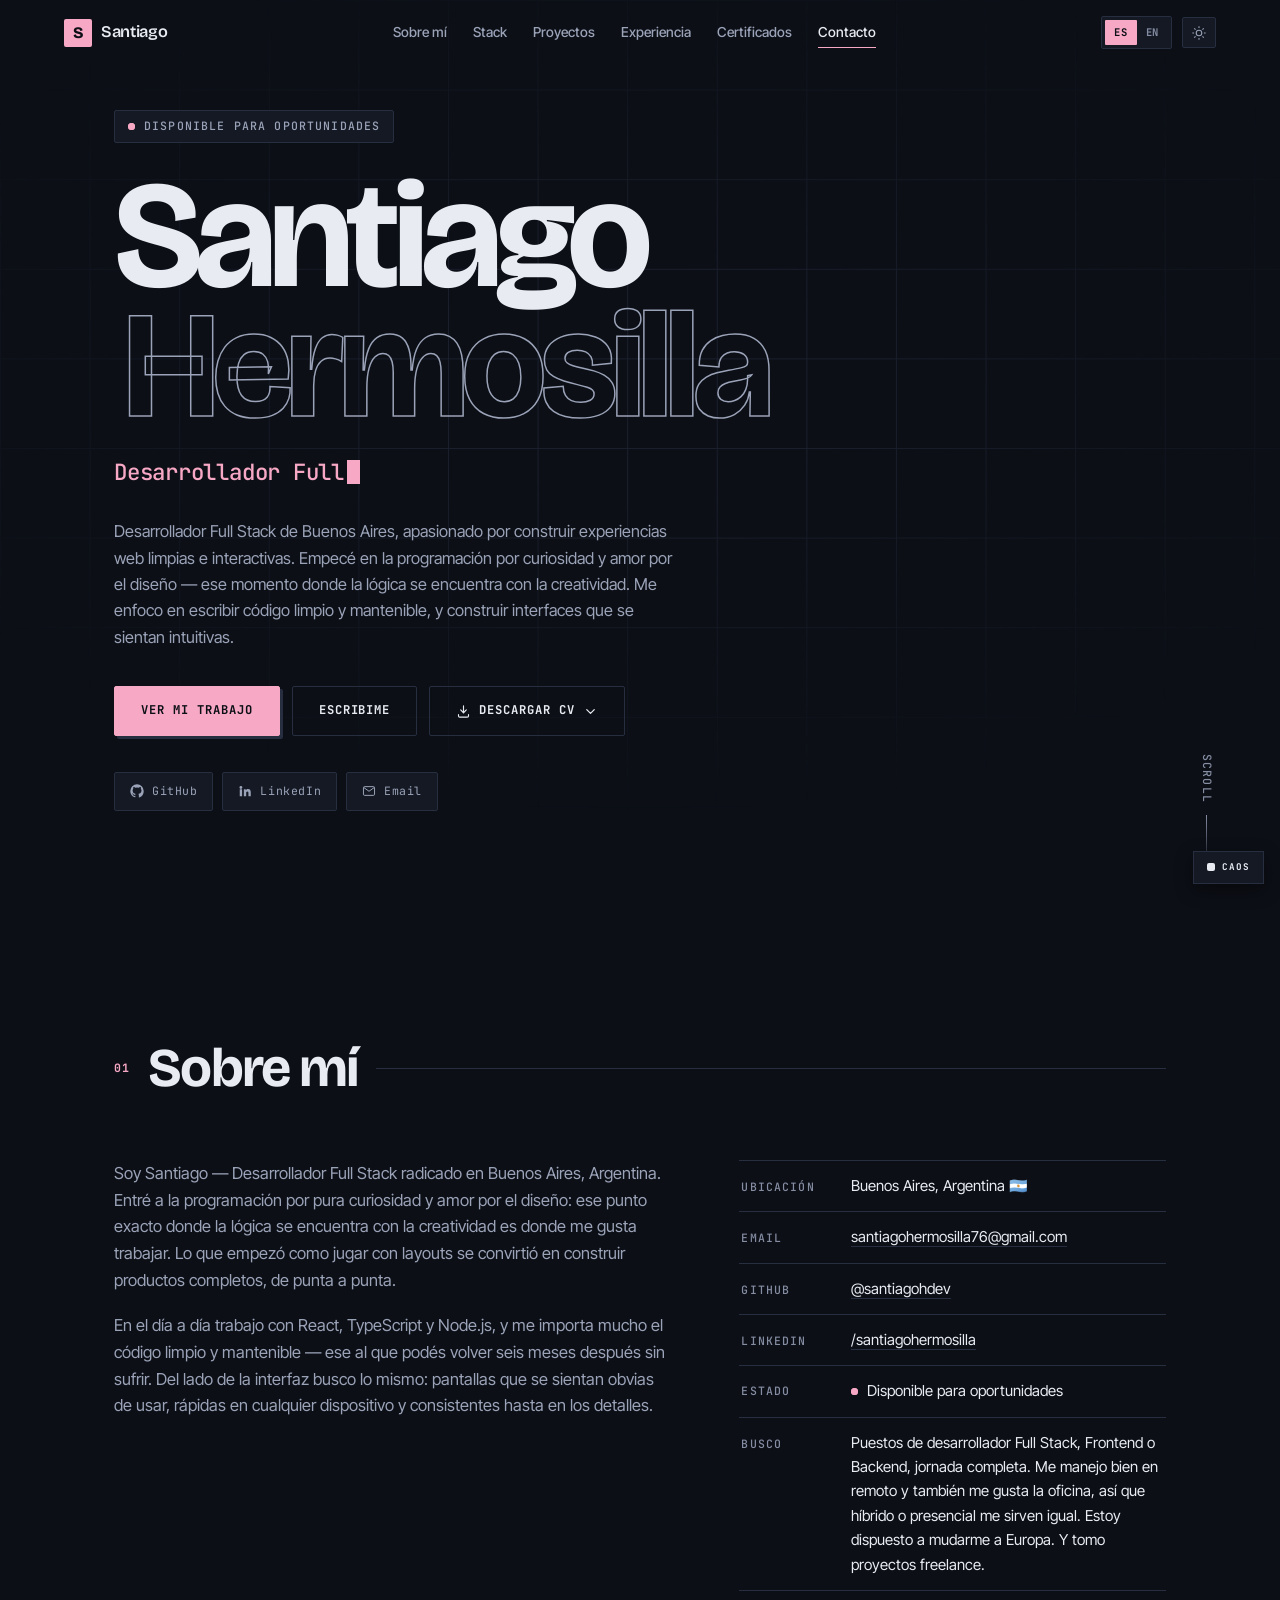
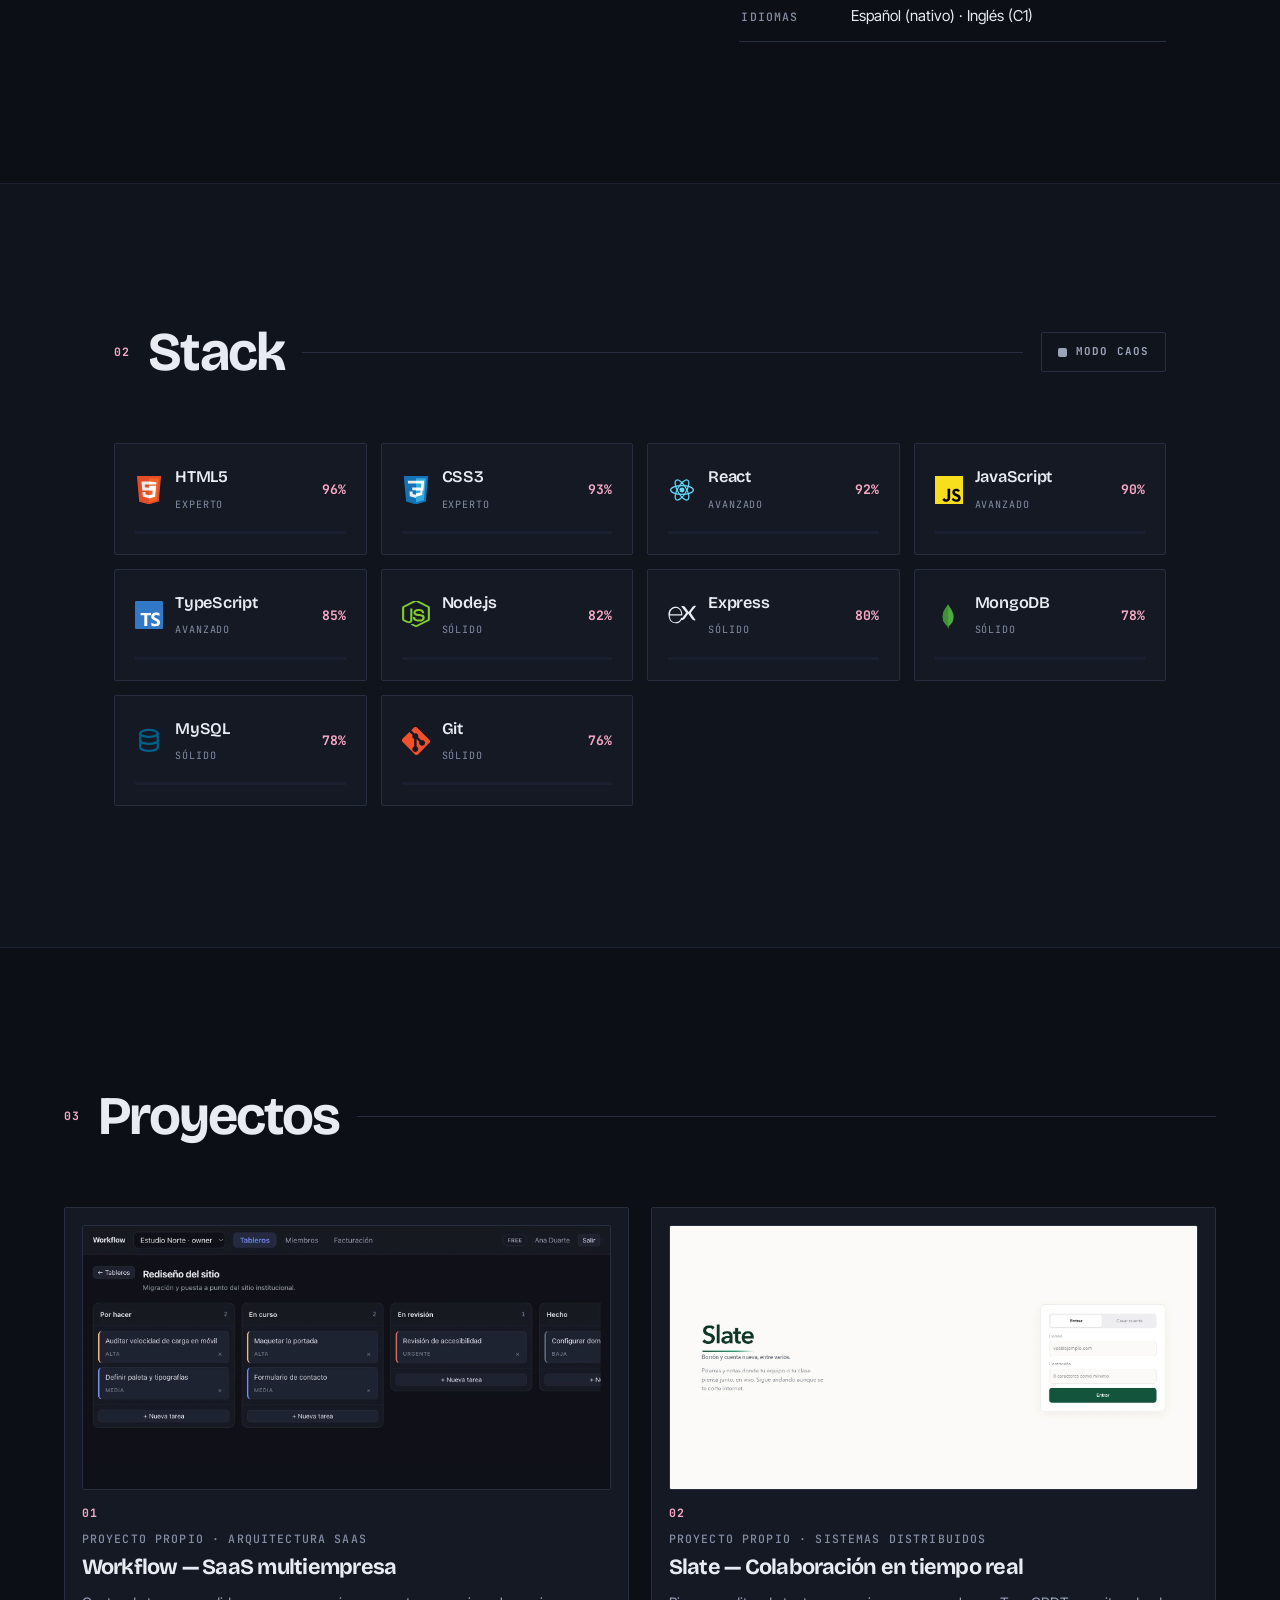
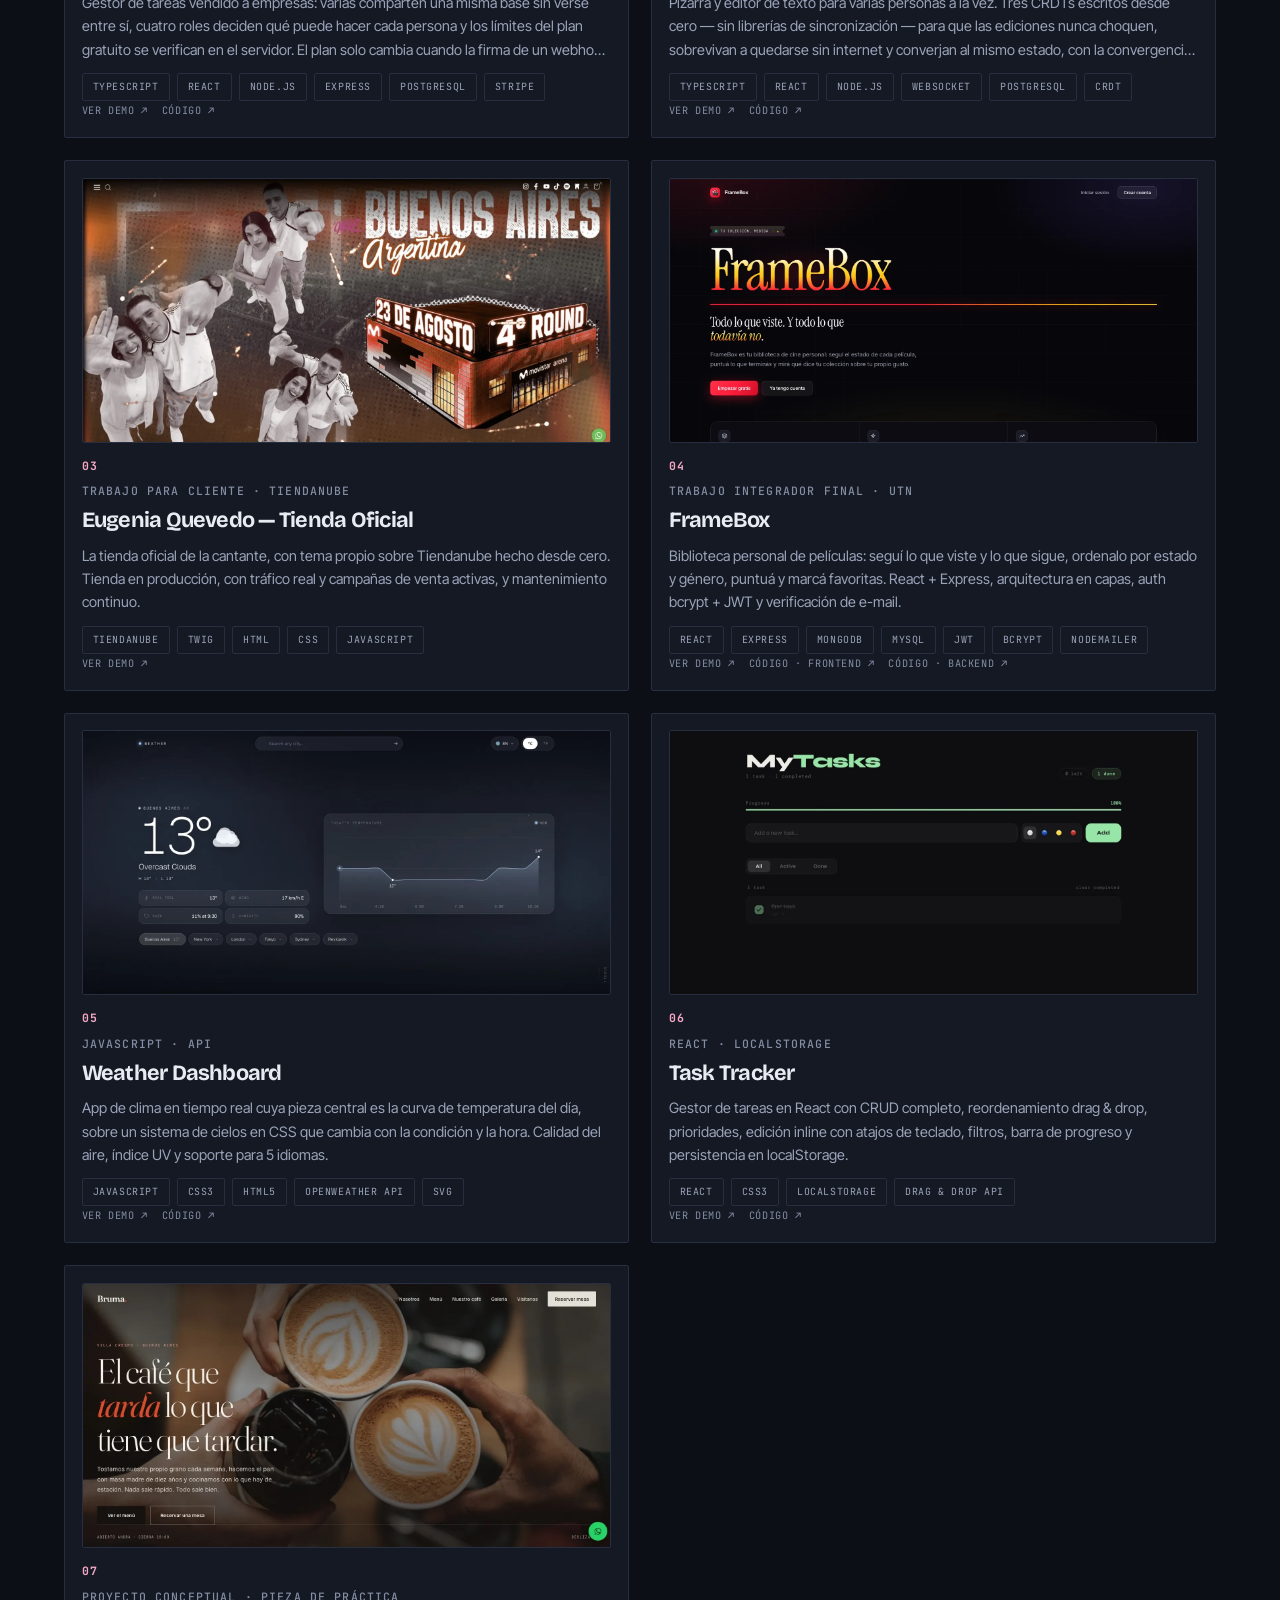
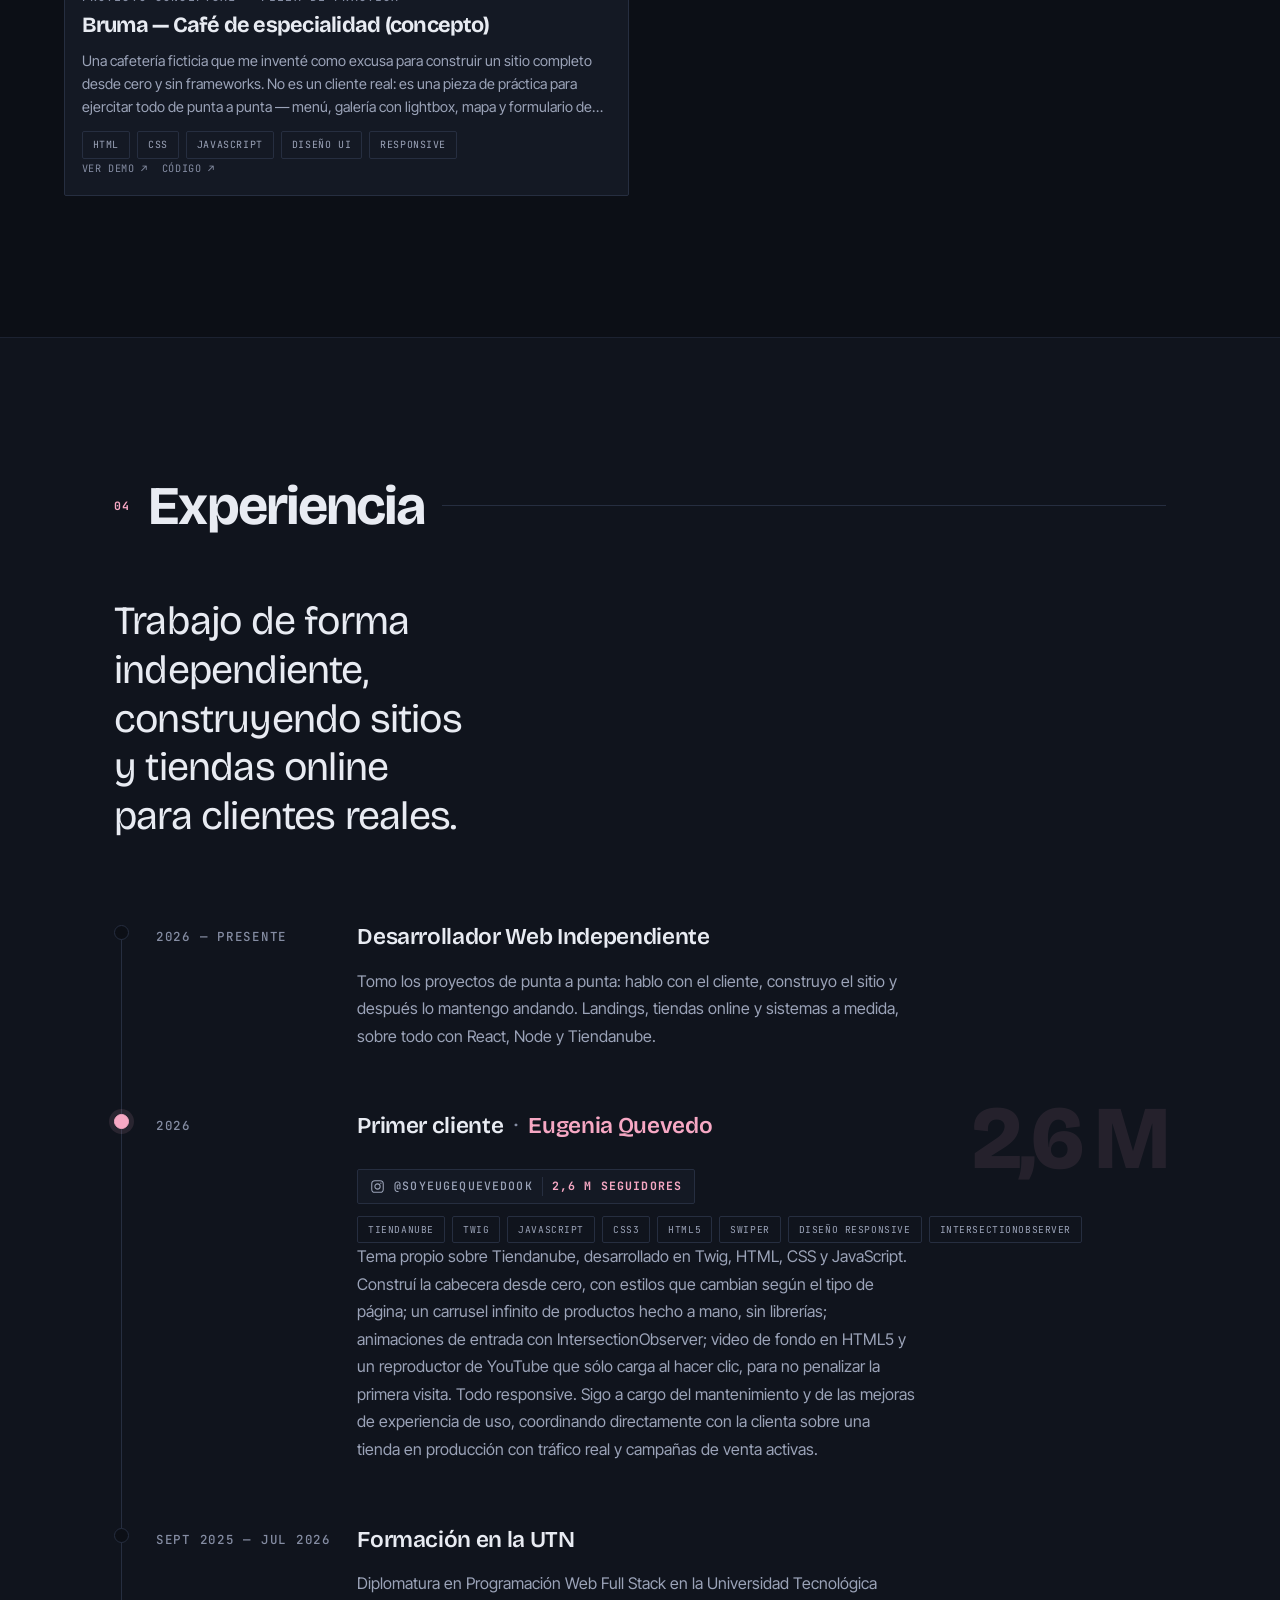
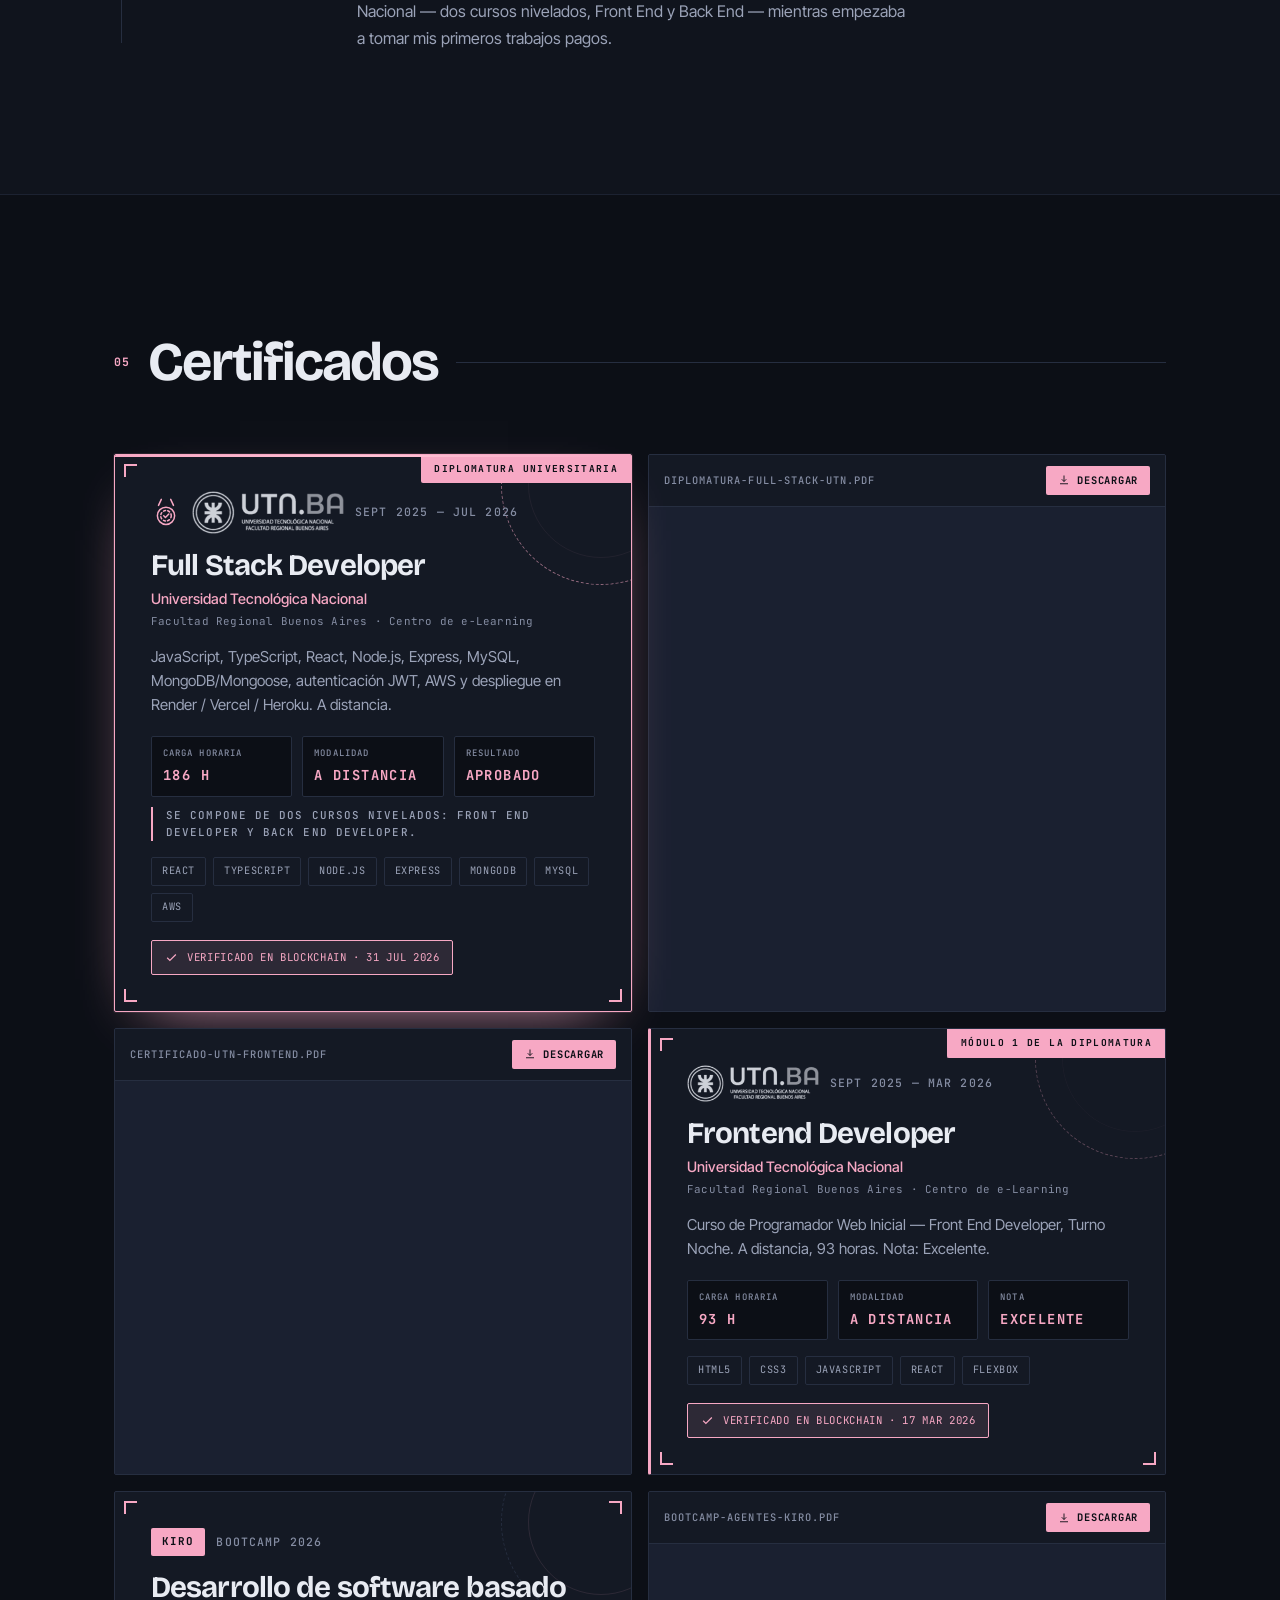
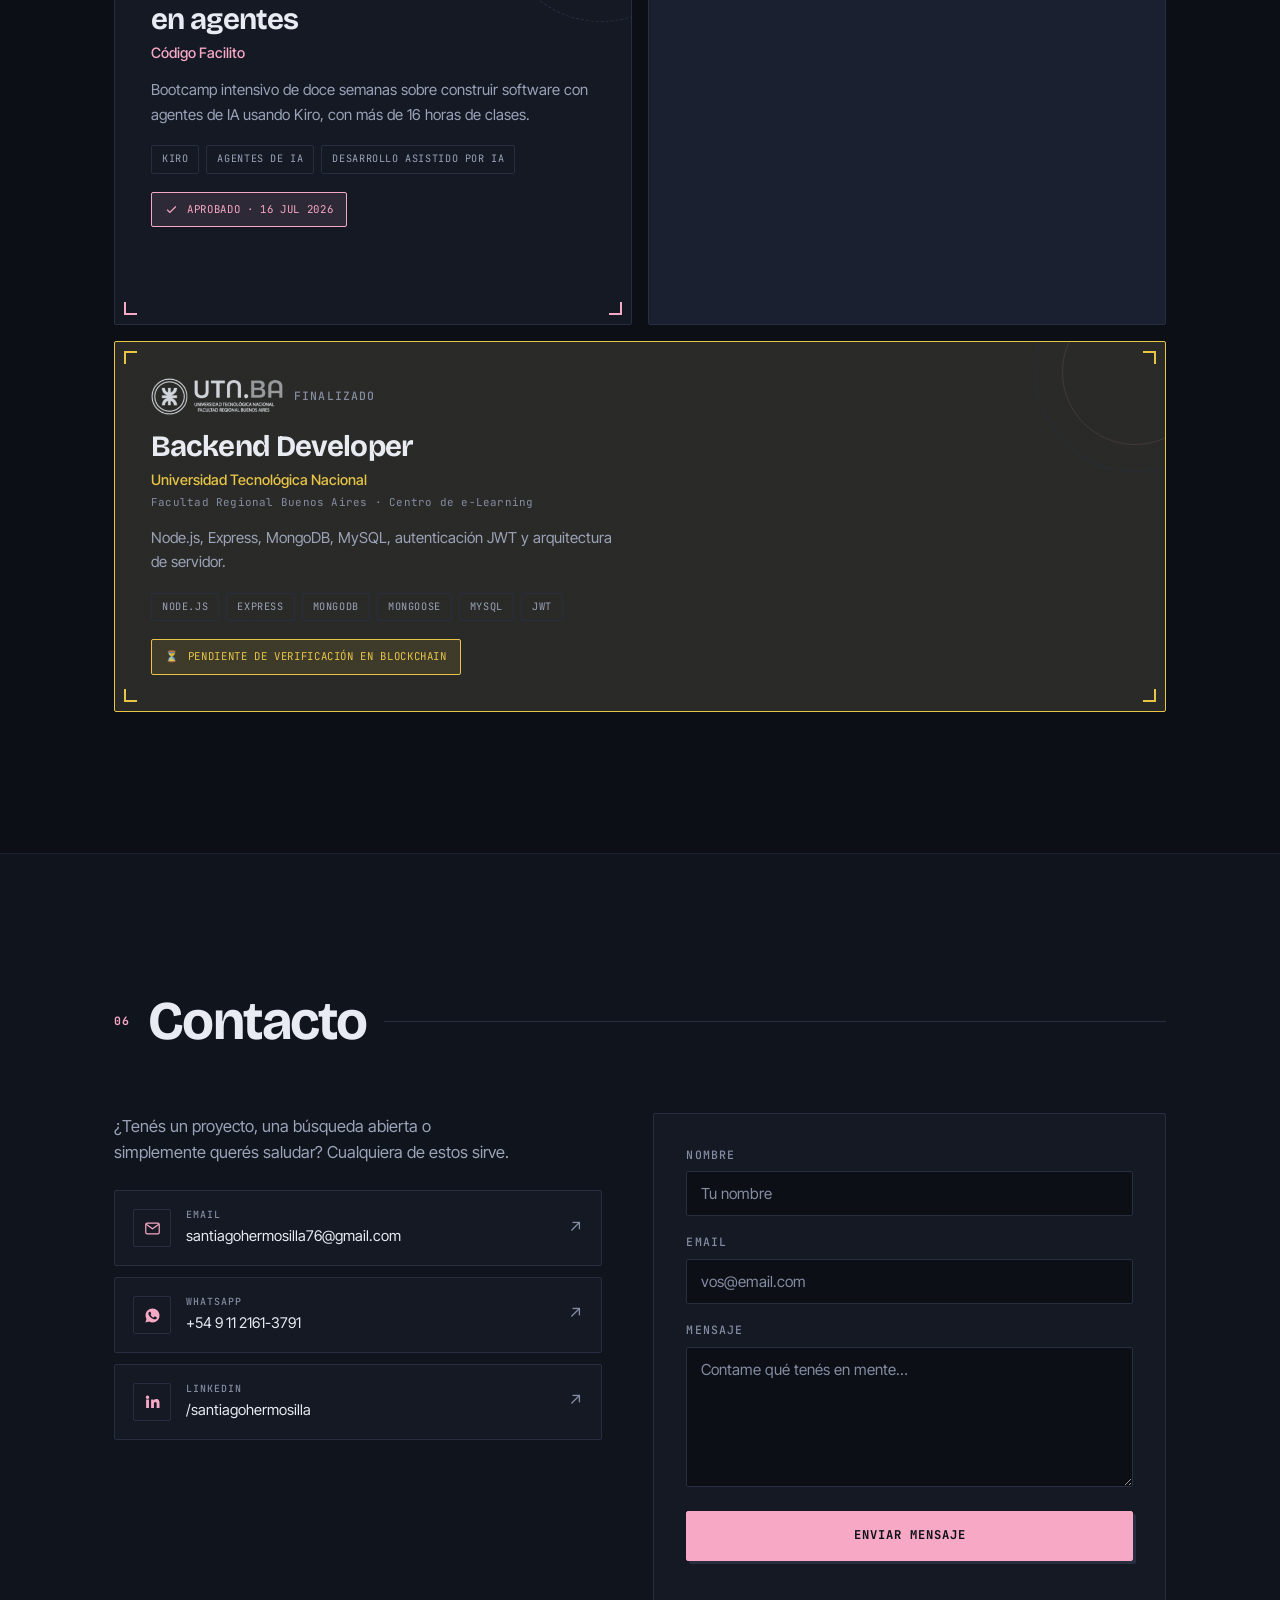
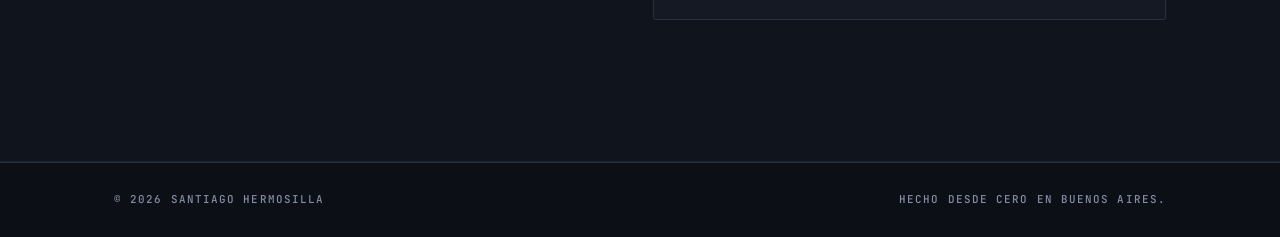
==== commit 2a196e05: "proyectos: sumar Workflow, el SaaS multiempresa, en primer lugar Va primero porque es el proyecto co" ====
--- a/index.html
+++ b/index.html
@@ -376,9 +376,46 @@
       <span class="sec__rule"></span>
     </div>
 
-    <!-- Las seis en una sola grilla de dos columnas. La sección se sale
+    <!-- Las siete en una sola grilla de dos columnas. La sección se sale
          del ancho de lectura del resto del sitio para aprovechar los costados. -->
     <div class="proj-grid">
+      <article class="proj reveal" data-cursor="card" data-embed="1"
+          data-embed-espera="1"
+          data-img="images/workflow.webp"
+          data-title="Workflow — SaaS multiempresa de gestión de tareas"
+          data-techs="TypeScript,React,Node.js,Express,PostgreSQL,Stripe"
+          data-demo="https://workflow-saas-8006.onrender.com"
+          data-repo="https://github.com/santiagohdev/workflow-saas"
+          data-long-es="Gestor de tareas vendido como servicio a empresas. El tablero es la parte visible; lo que sostiene el producto son las tres capas de abajo. La primera es el aislamiento: varias empresas conviven en la misma base y ninguna ve nada de otra. Cada tabla de contenido lleva su organización y toda consulta filtra por ella, porque un join de más es barato y una fuga entre clientes no. Pedir datos de una organización ajena responde 404 y no 403: un 403 confirmaría que existe, y eso ya es información que no le corresponde a quien no es miembro. La segunda son los roles. Una misma persona puede pertenecer a varias empresas con un rol distinto en cada una, así que el rol vive en la membresía y no en el usuario. Nadie puede otorgar un rol por encima del propio ni quitar al único dueño, porque un admin que pueda nombrar owners se convierte en owner cuando quiera. La tercera son los límites del plan, verificados en el servidor antes de crear, nunca escondiendo el botón. El cobro se integra con Stripe siguiendo la regla que evita el fraude más común: el plan lo cambia el webhook con su firma HMAC-SHA256 verificada sobre el cuerpo crudo, jamás la respuesta que ve el navegador. Por debajo, Express con TypeScript ejecutado sin compilar, PostgreSQL en Supabase y contraseñas con scrypt."
+          data-long-en="A task manager sold as a service to companies. The board is the visible part; what holds the product up are the three layers underneath. The first is isolation: several companies live in the same database and none of them sees anything belonging to another. Every content table carries its organization and every query filters by it, because an extra join is cheap and a leak between clients is not. Asking for another organization&#39;s data returns 404 rather than 403: a 403 would confirm it exists, and that is already information a non-member should not have. The second is roles. One person can belong to several companies with a different role in each, so the role lives on the membership rather than on the user. Nobody can grant a role above their own or remove the last owner, because an admin who can appoint owners becomes an owner whenever they like. The third is plan limits, enforced on the server before creating anything, never by hiding a button. Billing integrates with Stripe following the rule that prevents the most common fraud: the plan is changed by the webhook, with its HMAC-SHA256 signature verified over the raw body, never by the response the browser sees. Underneath it is Express with TypeScript run without a build step, PostgreSQL on Supabase and scrypt-hashed passwords."
+          data-note-es="Entrá con las cuentas de prueba que ofrece la pantalla de inicio: Ana es dueña con plan gratuito, Cami solo lee y Dani está en otra empresa. Cambiar entre Ana y Dani muestra el aislamiento. El cobro está simulado y la demo corre en un plan gratuito que duerme la app: el primer acceso puede tardar unos 50 segundos."
+          data-note-en="Sign in with the demo accounts offered on the login screen: Ana is an owner on the free plan, Cami is read-only and Dani belongs to a different company. Switching between Ana and Dani shows the isolation. Billing is simulated and the demo runs on a free tier that puts the app to sleep: the first visit can take around 50 seconds.">
+          <div class="proj__media" data-cursor="hidden">
+      <img src="images/workflow.webp" alt="Workflow — tablero de tareas de un SaaS multiempresa" loading="lazy">
+      <div class="proj__veil">
+        <button type="button" class="btn btn--solid btn--sm" data-en="See details and code" data-es="Ver detalles y código">Ver detalles y código</button>
+      </div>
+          </div>
+          <div class="proj__body">
+      <span class="proj__idx mono">01</span>
+      <p class="proj__kicker mono" data-en="Own project · SaaS architecture" data-es="Proyecto propio · Arquitectura SaaS">Proyecto propio · Arquitectura SaaS</p>
+      <h3 class="proj__title">Workflow — <span data-en="Multi-tenant SaaS" data-es="SaaS multiempresa">SaaS multiempresa</span></h3>
+      <p class="proj__desc"
+         data-en="Task manager sold to companies: several of them share one database without ever seeing each other, four roles decide what each person can do, and the free plan&#39;s limits are enforced on the server. The plan only changes when a Stripe webhook signature verifies — never because the browser said so."
+         data-es="Gestor de tareas vendido a empresas: varias comparten una misma base sin verse entre sí, cuatro roles deciden qué puede hacer cada persona y los límites del plan gratuito se verifican en el servidor. El plan solo cambia cuando la firma de un webhook de Stripe verifica, nunca porque lo diga el navegador.">
+        Gestor de tareas vendido a empresas: varias comparten una misma base sin verse entre sí, cuatro roles deciden qué puede hacer cada persona y los límites del plan gratuito se verifican en el servidor. El plan solo cambia cuando la firma de un webhook de Stripe verifica, nunca porque lo diga el navegador.
+      </p>
+      <div class="tags">
+        <span class="tag">TypeScript</span><span class="tag">React</span><span class="tag">Node.js</span>
+        <span class="tag">Express</span><span class="tag">PostgreSQL</span><span class="tag">Stripe</span>
+      </div>
+          <div class="proj__links">
+            <a class="proj__link" href="https://workflow-saas-8006.onrender.com" target="_blank" rel="noopener" data-cursor="link" data-en="Live demo" data-es="Ver demo">Ver demo</a>
+            <a class="proj__link" href="https://github.com/santiagohdev/workflow-saas" target="_blank" rel="noopener" data-cursor="link" data-en="Code" data-es="Código">Código</a>
+          </div>
+          </div>
+        </article>
+
       <article class="proj reveal" data-cursor="card" data-embed="1"
           data-embed-espera="1"
           data-img="images/slate.webp"
@@ -397,7 +434,7 @@
       </div>
           </div>
           <div class="proj__body">
-      <span class="proj__idx mono">01</span>
+      <span class="proj__idx mono">02</span>
       <p class="proj__kicker mono" data-en="Own project · Distributed systems" data-es="Proyecto propio · Sistemas distribuidos">Proyecto propio · Sistemas distribuidos</p>
       <h3 class="proj__title">Slate — <span data-en="Real-time collaboration" data-es="Colaboración en tiempo real">Colaboración en tiempo real</span></h3>
       <p class="proj__desc"
@@ -433,7 +470,7 @@
       </div>
           </div>
           <div class="proj__body">
-      <span class="proj__idx mono">02</span>
+      <span class="proj__idx mono">03</span>
       <p class="proj__kicker mono" data-en="Client work · Tiendanube" data-es="Trabajo para cliente · Tiendanube">Trabajo para cliente · Tiendanube</p>
       <h3 class="proj__title">Eugenia Quevedo — <span data-en="Official Store" data-es="Tienda Oficial">Tienda Oficial</span></h3>
       <p class="proj__desc"
@@ -470,7 +507,7 @@
         </div>
       </div>
       <div class="proj__body">
-        <span class="proj__idx mono">03</span>
+        <span class="proj__idx mono">04</span>
         <p class="proj__kicker mono" data-en="Final project · UTN" data-es="Trabajo Integrador Final · UTN">Trabajo Integrador Final · UTN</p>
         <h3 class="proj__title">FrameBox</h3>
         <p class="proj__desc"
@@ -514,7 +551,7 @@
         </div>
       </div>
       <div class="proj__body">
-        <span class="proj__idx mono">04</span>
+        <span class="proj__idx mono">05</span>
         <p class="proj__kicker mono">JavaScript · API</p>
         <h3 class="proj__title">Weather Dashboard</h3>
         <p class="proj__desc"
@@ -557,7 +594,7 @@
         </div>
       </div>
       <div class="proj__body">
-        <span class="proj__idx mono">05</span>
+        <span class="proj__idx mono">06</span>
         <p class="proj__kicker mono">React · LocalStorage</p>
         <h3 class="proj__title">Task Tracker</h3>
         <p class="proj__desc"
@@ -592,7 +629,7 @@
         </div>
       </div>
       <div class="proj__body">
-        <span class="proj__idx mono">06</span>
+        <span class="proj__idx mono">07</span>
         <p class="proj__kicker mono" data-en="Concept project · Practice piece" data-es="Proyecto conceptual · Pieza de práctica">Proyecto conceptual · Pieza de práctica</p>
         <h3 class="proj__title">Bruma — <span data-en="Specialty Coffee (concept)" data-es="Café de especialidad (concepto)">Café de especialidad (concepto)</span></h3>
         <p class="proj__desc"
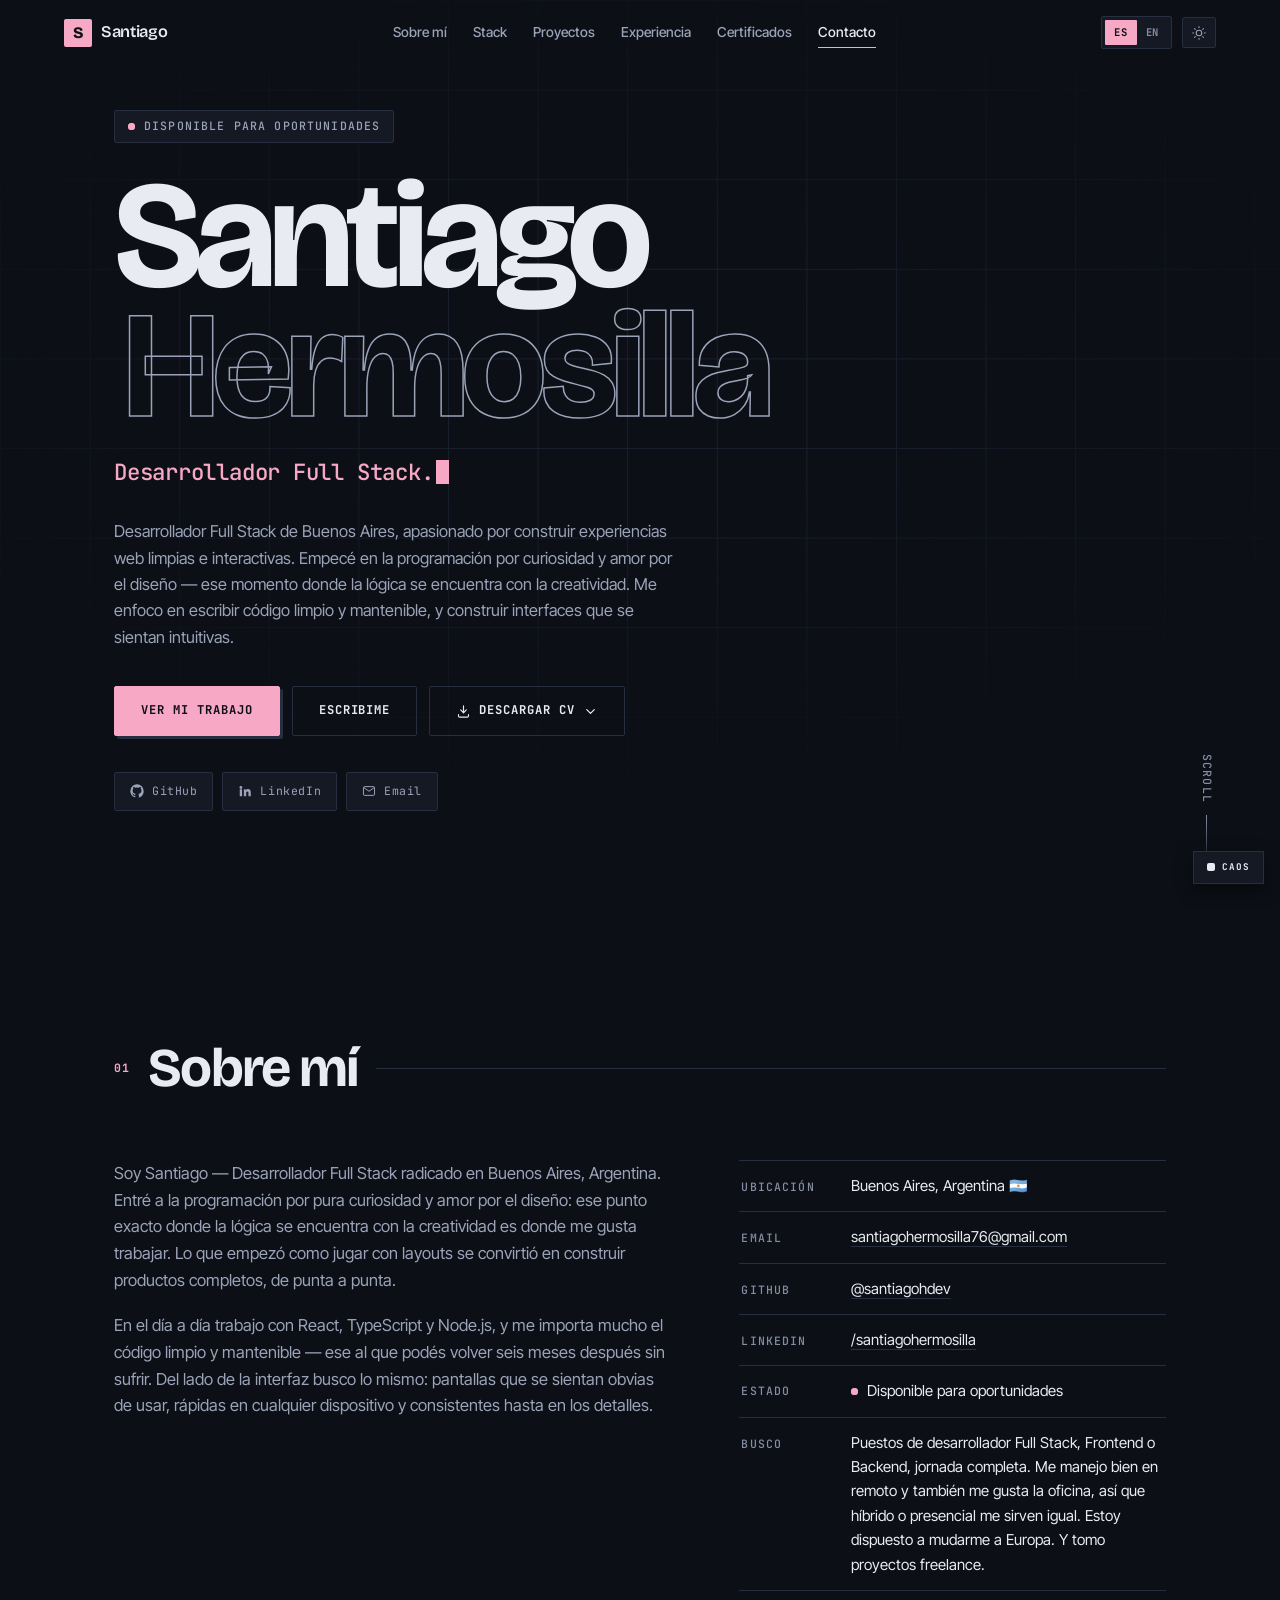
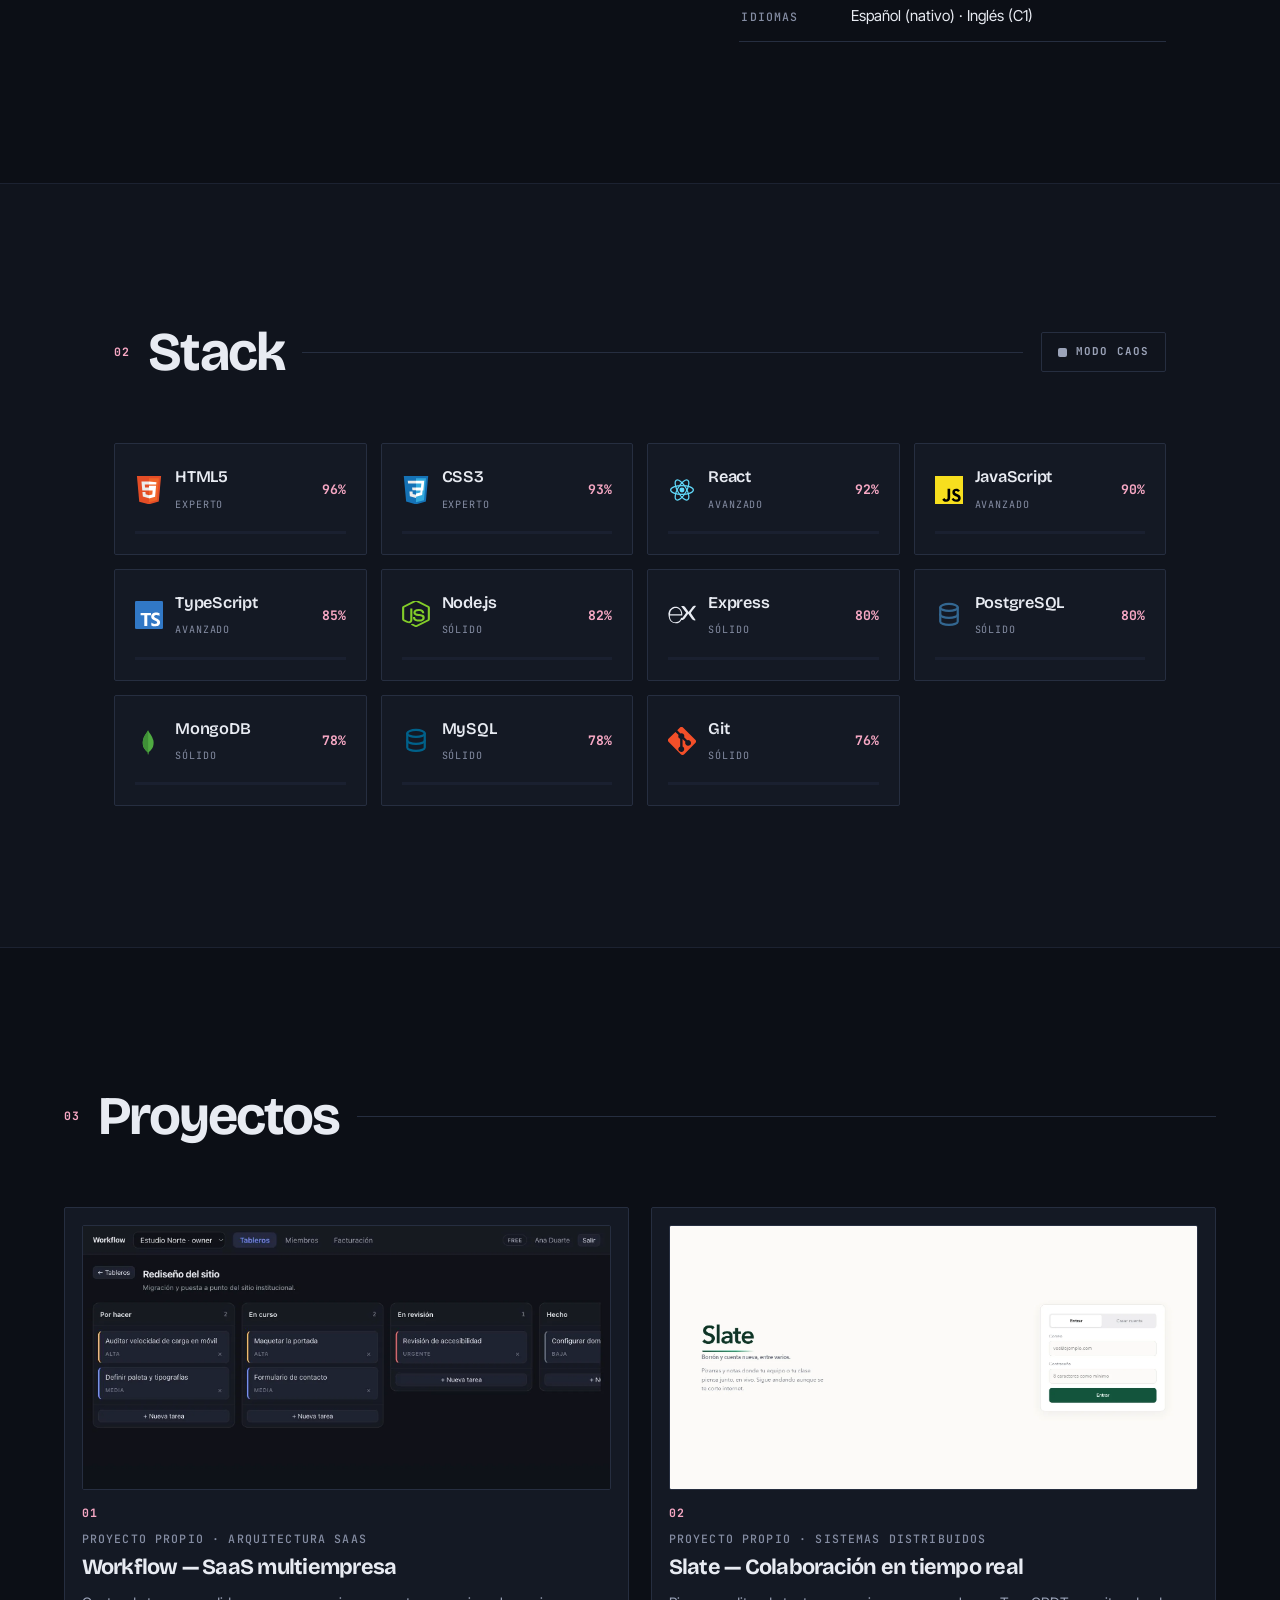
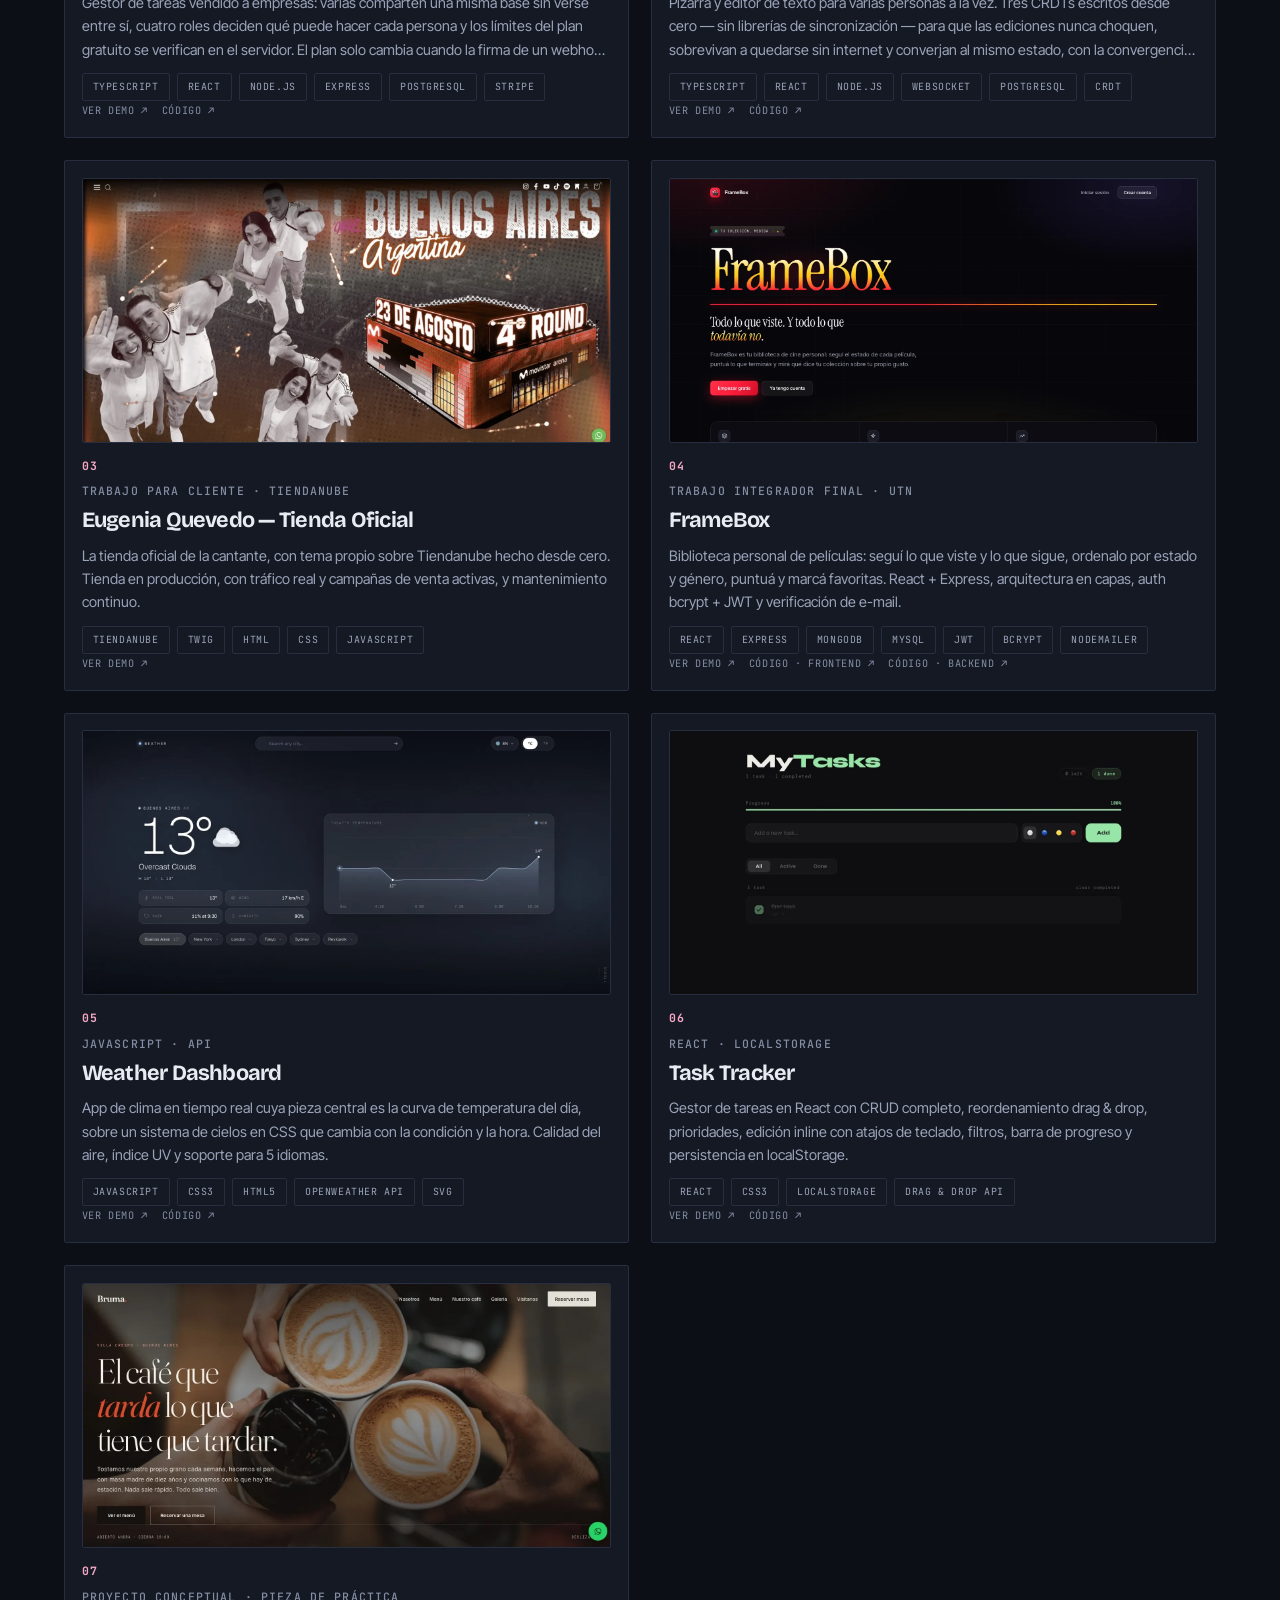
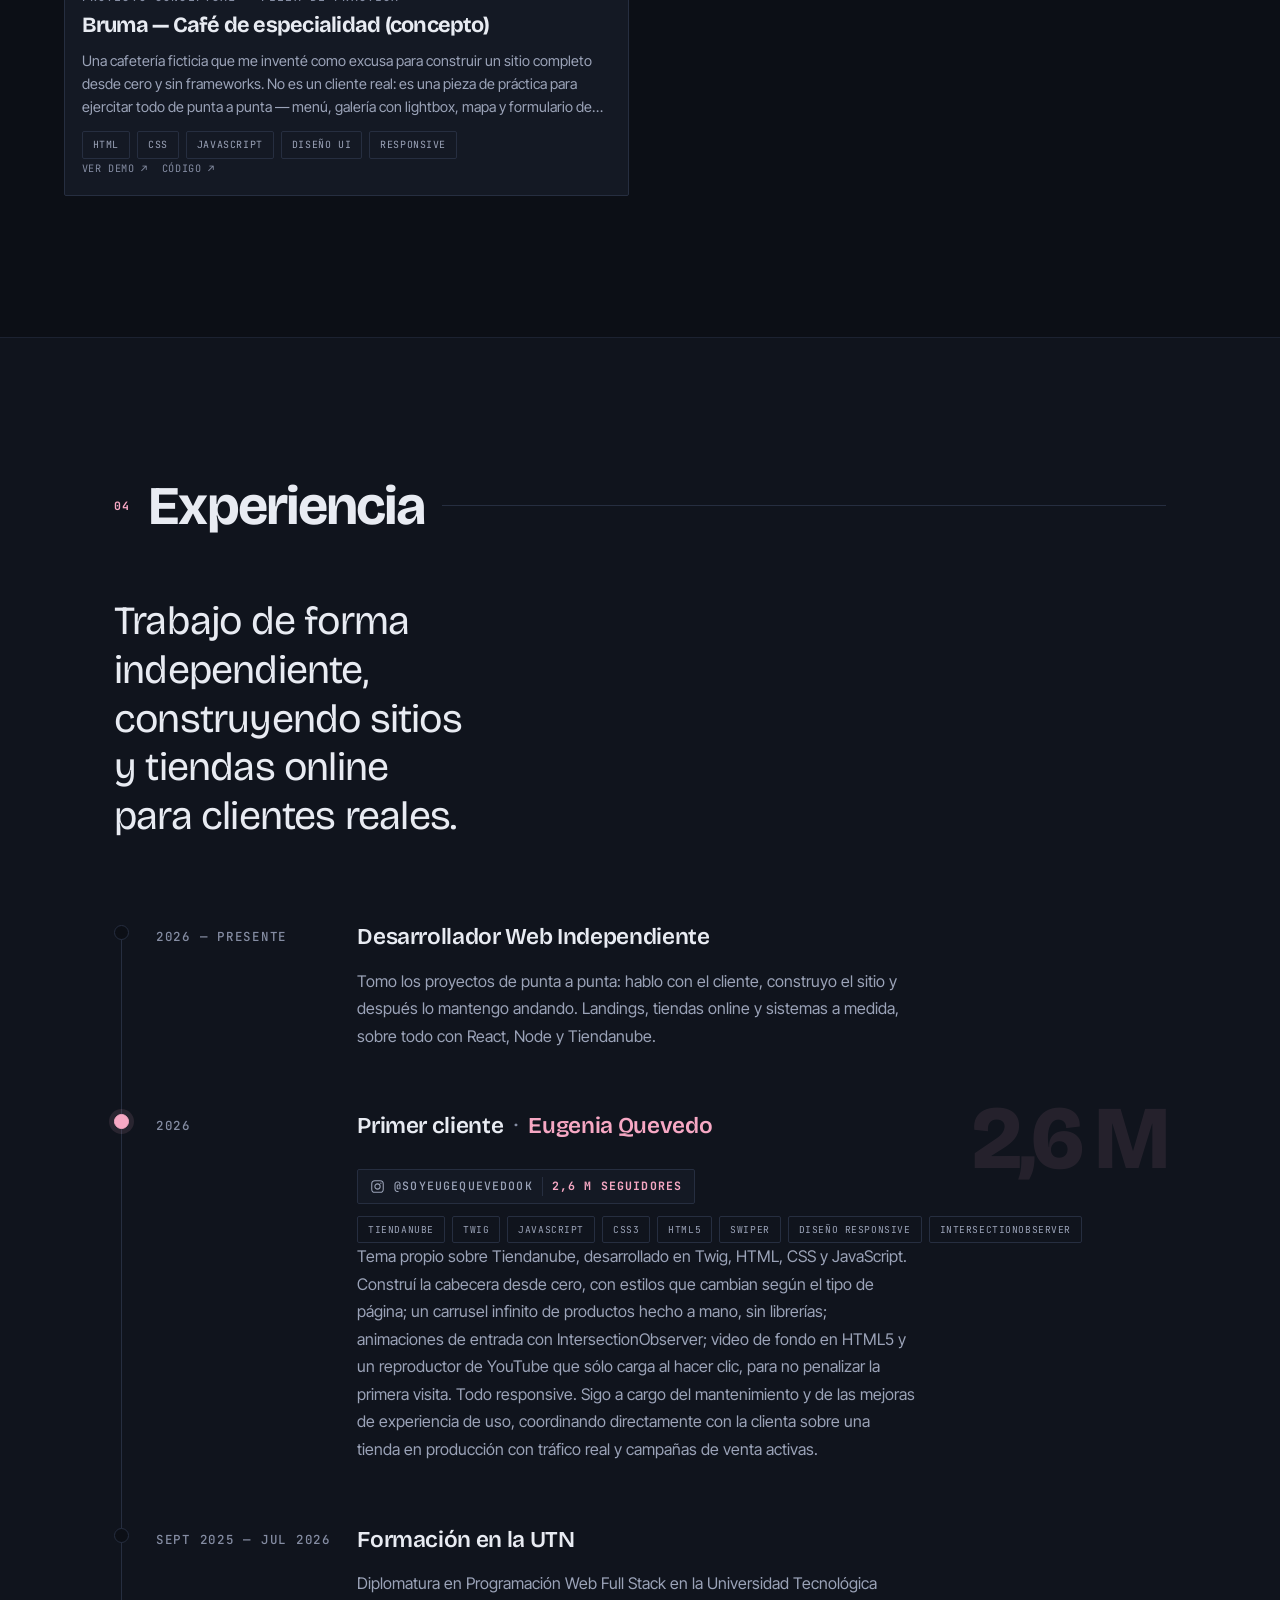
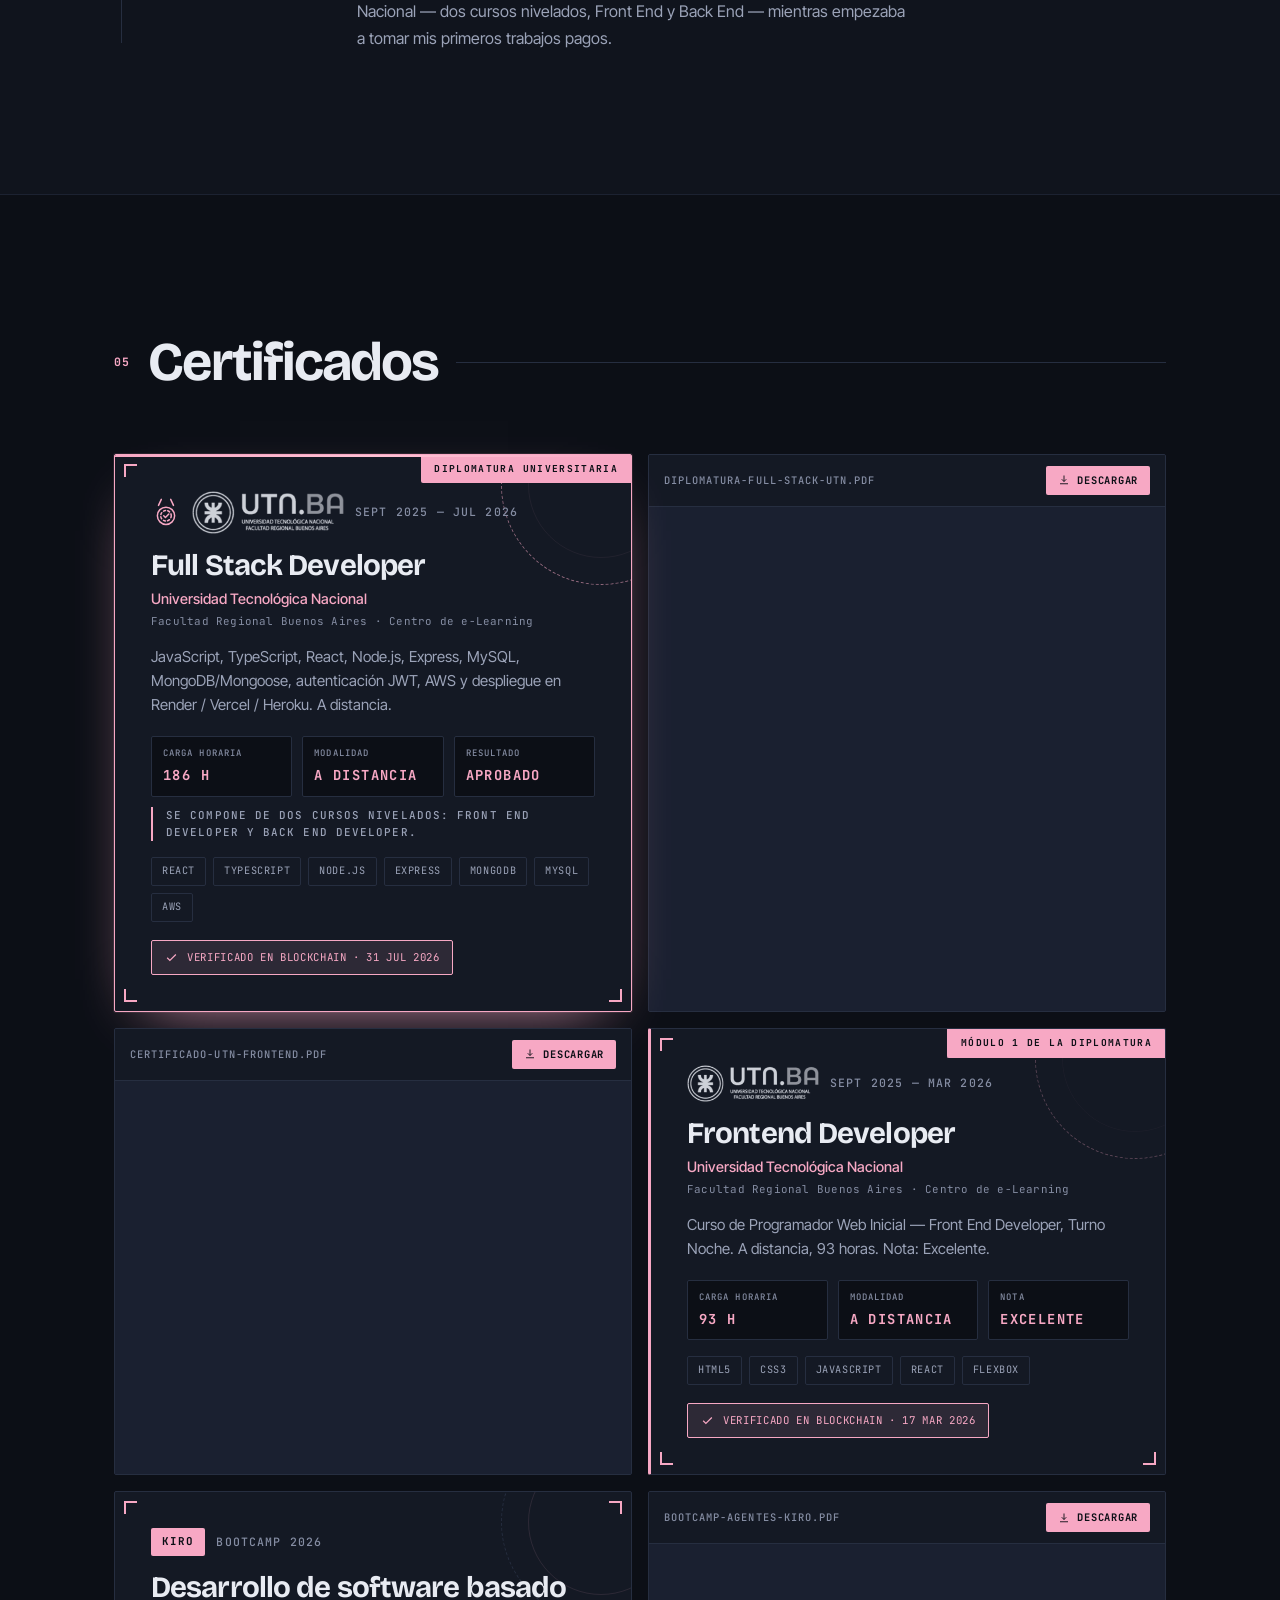
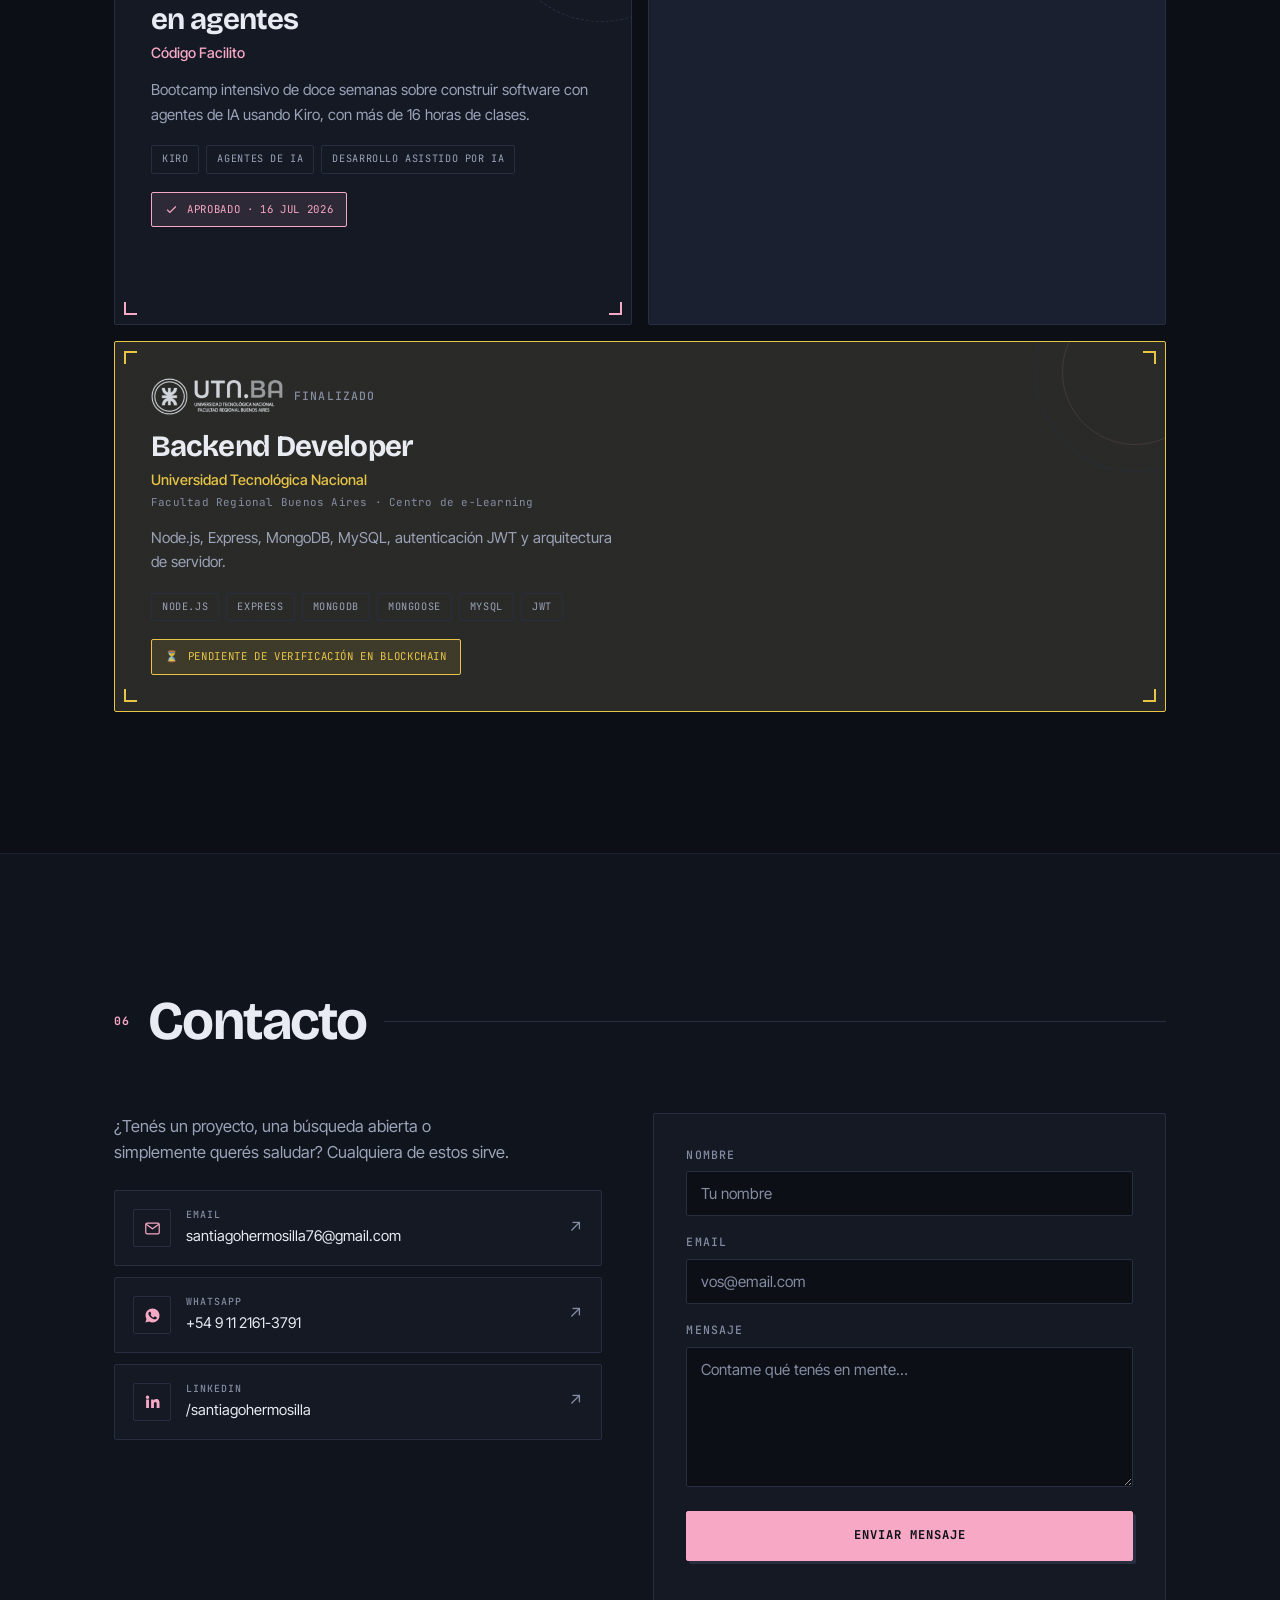
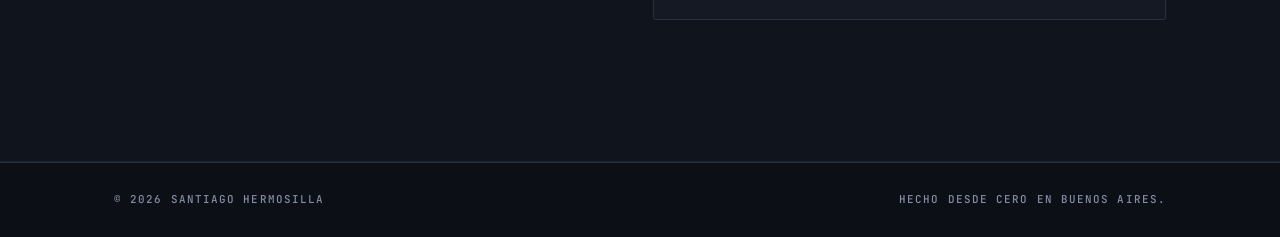
==== commit 832d7ef3: "stack: sumar PostgreSQL y ordenar la grilla por nivel Estaban MongoDB y MySQL pero no PostgreSQL, qu" ====
--- a/index.html
+++ b/index.html
@@ -56,7 +56,7 @@
     "name": "Universidad Tecnológica Nacional"
   },
   "knowsLanguage": ["es", "en"],
-  "knowsAbout": ["JavaScript", "TypeScript", "React", "Node.js", "Express", "MongoDB", "MySQL", "CRDT"],
+  "knowsAbout": ["JavaScript", "TypeScript", "React", "Node.js", "Express", "MongoDB", "MySQL", "PostgreSQL", "CRDT"],
   "sameAs": [
     "https://github.com/santiagohdev",
     "https://www.linkedin.com/in/santiagohermosilla/"
@@ -332,6 +332,17 @@
       </div>
       <div class="sk reveal" data-cursor="card" style="transition-delay:315ms">
         <div class="sk__top">
+          <span class="sk__logo"><svg viewBox="0 0 24 24" fill="none" stroke="#336791" stroke-width="1.9" stroke-linecap="round" aria-hidden="true"><ellipse cx="12" cy="5.5" rx="7.5" ry="3"/><path d="M4.5 5.5v6c0 1.66 3.36 3 7.5 3s7.5-1.34 7.5-3v-6"/><path d="M4.5 11.5v6c0 1.66 3.36 3 7.5 3s7.5-1.34 7.5-3v-6"/></svg></span>
+          <span>
+            <span class="sk__name">PostgreSQL</span><br>
+            <span class="sk__level" data-lvl="solid" data-es="Sólido" data-en="Solid">Sólido</span>
+          </span>
+          <span class="sk__pct">80%</span>
+        </div>
+        <div class="sk__track"><div class="sk__bar" data-pct="80"></div></div>
+      </div>
+      <div class="sk reveal" data-cursor="card" style="transition-delay:360ms">
+        <div class="sk__top">
           <span class="sk__logo"><svg viewBox="0 0 128 128" aria-hidden="true"><path fill="#4FAA41" d="M82.6 58.5c-3.6-15.8-11.5-25.9-14.8-30.4-3.4-4.7-6.2-9.2-6.7-10-.5-.8-1.2-2.4-1.5-3.1-.3.6-1 2.3-1.5 3.1-.5.8-3.3 5.3-6.7 10-3.3 4.5-11.2 14.6-14.8 30.4-3.7 16.1-.7 30 4.6 39.2 5.3 9.2 12.9 14.6 15.4 16.3.3.2.6.6.7 1l1.4 9.9c.1.6.7 1 1.3 1h.2c.6 0 1.1-.4 1.3-1l1.4-9.9c.1-.4.4-.8.7-1 2.5-1.7 10.1-7.1 15.4-16.3 5.3-9.2 8.3-23.1 4.6-39.2z"/><path fill="#3F9037" d="M60.1 116.4V15.1c-.4.7-.9 1.6-1.2 2.2-.5.8-3.3 5.3-6.7 10-3.3 4.5-11.2 14.6-14.8 30.4-3.7 16.1-.7 30 4.6 39.2 5.3 9.2 12.9 14.6 15.4 16.3.3.2.6.6.7 1z"/></svg></span>
           <span>
             <span class="sk__name">MongoDB</span><br>
@@ -341,7 +352,7 @@
         </div>
         <div class="sk__track"><div class="sk__bar" data-pct="78"></div></div>
       </div>
-      <div class="sk reveal" data-cursor="card" style="transition-delay:360ms">
+      <div class="sk reveal" data-cursor="card" style="transition-delay:405ms">
         <div class="sk__top">
           <span class="sk__logo"><svg viewBox="0 0 24 24" fill="none" stroke="#00618A" stroke-width="1.9" stroke-linecap="round" aria-hidden="true"><ellipse cx="12" cy="5.5" rx="7.5" ry="3"/><path d="M4.5 5.5v6c0 1.66 3.36 3 7.5 3s7.5-1.34 7.5-3v-6"/><path d="M4.5 11.5v6c0 1.66 3.36 3 7.5 3s7.5-1.34 7.5-3v-6"/></svg></span>
           <span>
@@ -352,7 +363,7 @@
         </div>
         <div class="sk__track"><div class="sk__bar" data-pct="78"></div></div>
       </div>
-      <div class="sk reveal" data-cursor="card" style="transition-delay:405ms">
+      <div class="sk reveal" data-cursor="card" style="transition-delay:450ms">
         <div class="sk__top">
           <span class="sk__logo"><svg viewBox="0 0 128 128" aria-hidden="true"><path fill="#F34F29" d="M124.7 58.4 69.6 3.3a11.2 11.2 0 0 0-15.9 0L42.3 14.8l14.5 14.5a13.3 13.3 0 0 1 16.9 17l14 14a13.3 13.3 0 1 1-8 7.5L66.6 54.7v34.4a13.3 13.3 0 1 1-11-.4V54a13.3 13.3 0 0 1-7.2-17.5L34.1 22.3 3.3 53.1a11.2 11.2 0 0 0 0 15.9l55.1 55.1a11.2 11.2 0 0 0 15.9 0l50.4-50.4a11.2 11.2 0 0 0 0-15.9"/></svg></span>
           <span>
@@ -363,7 +374,7 @@
         </div>
         <div class="sk__track"><div class="sk__bar" data-pct="76"></div></div>
       </div>
-    </div>
+</div>
   </div>
 </section>
 
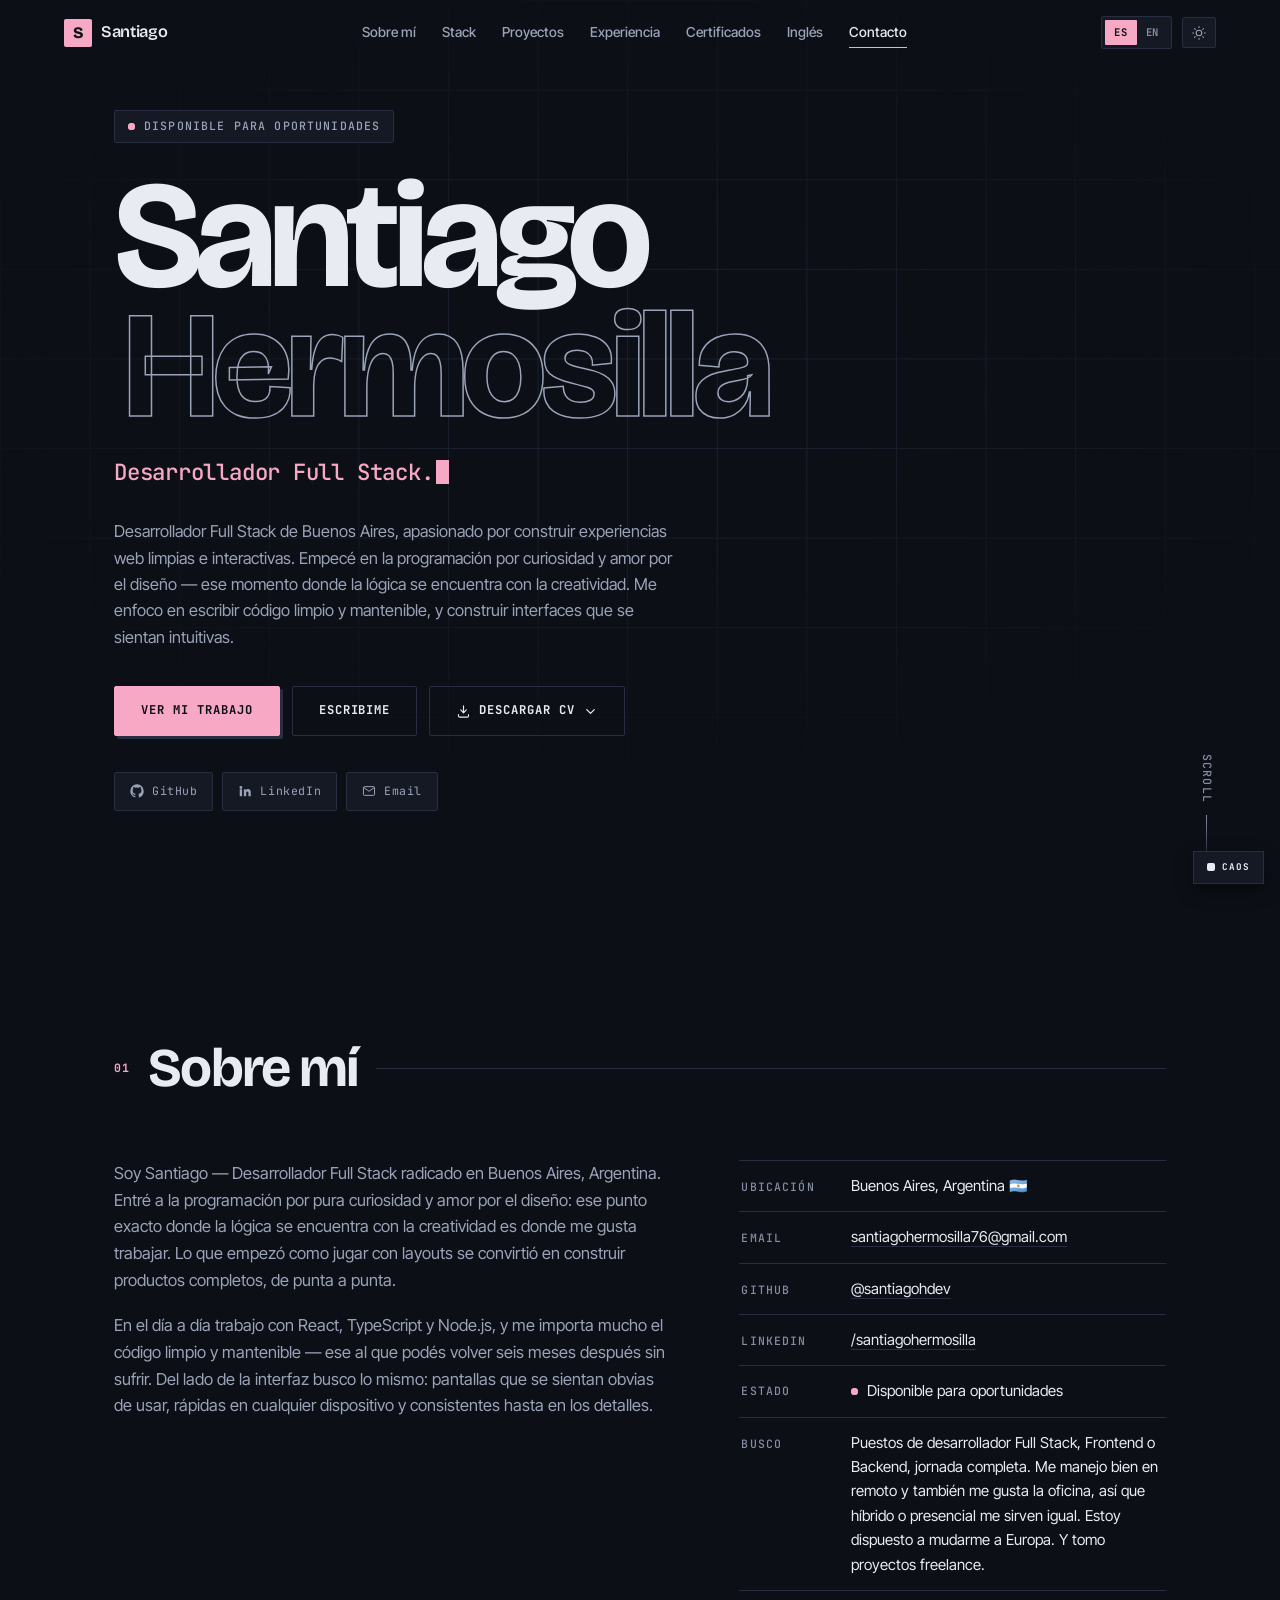
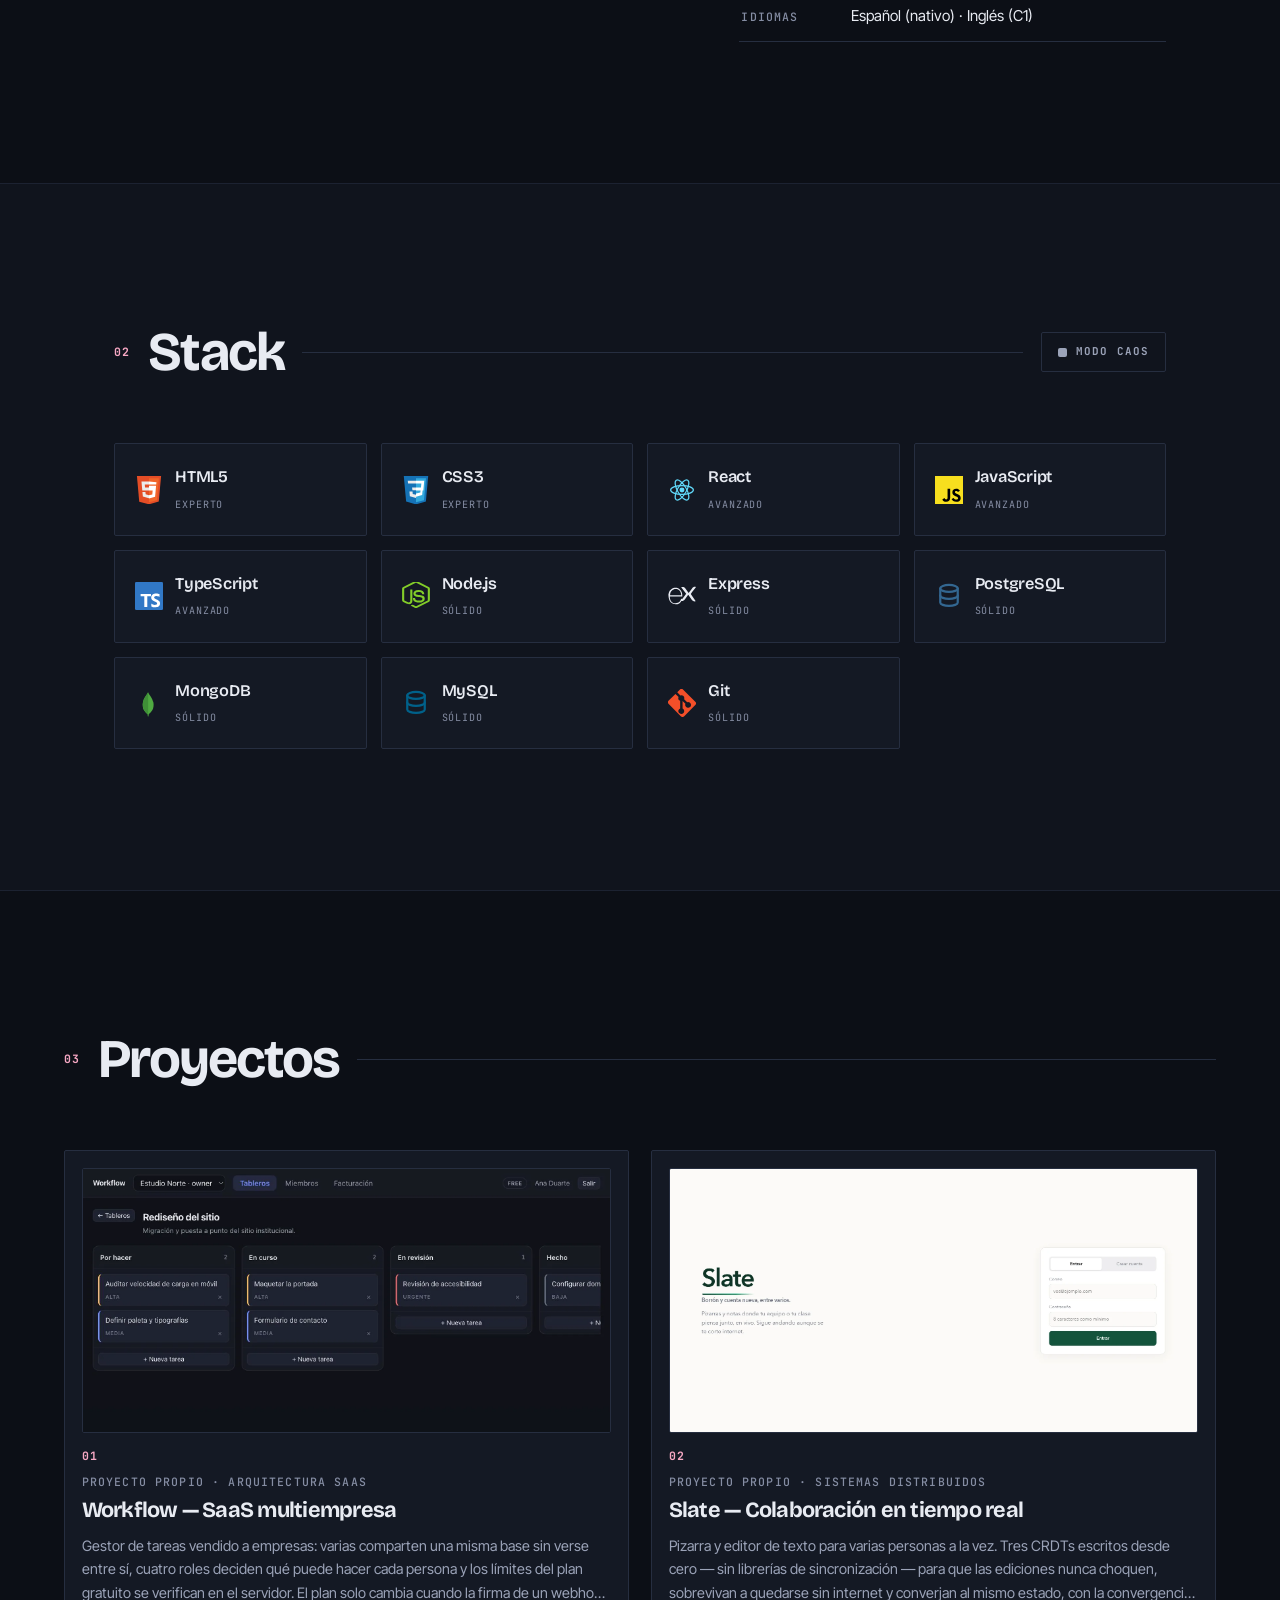
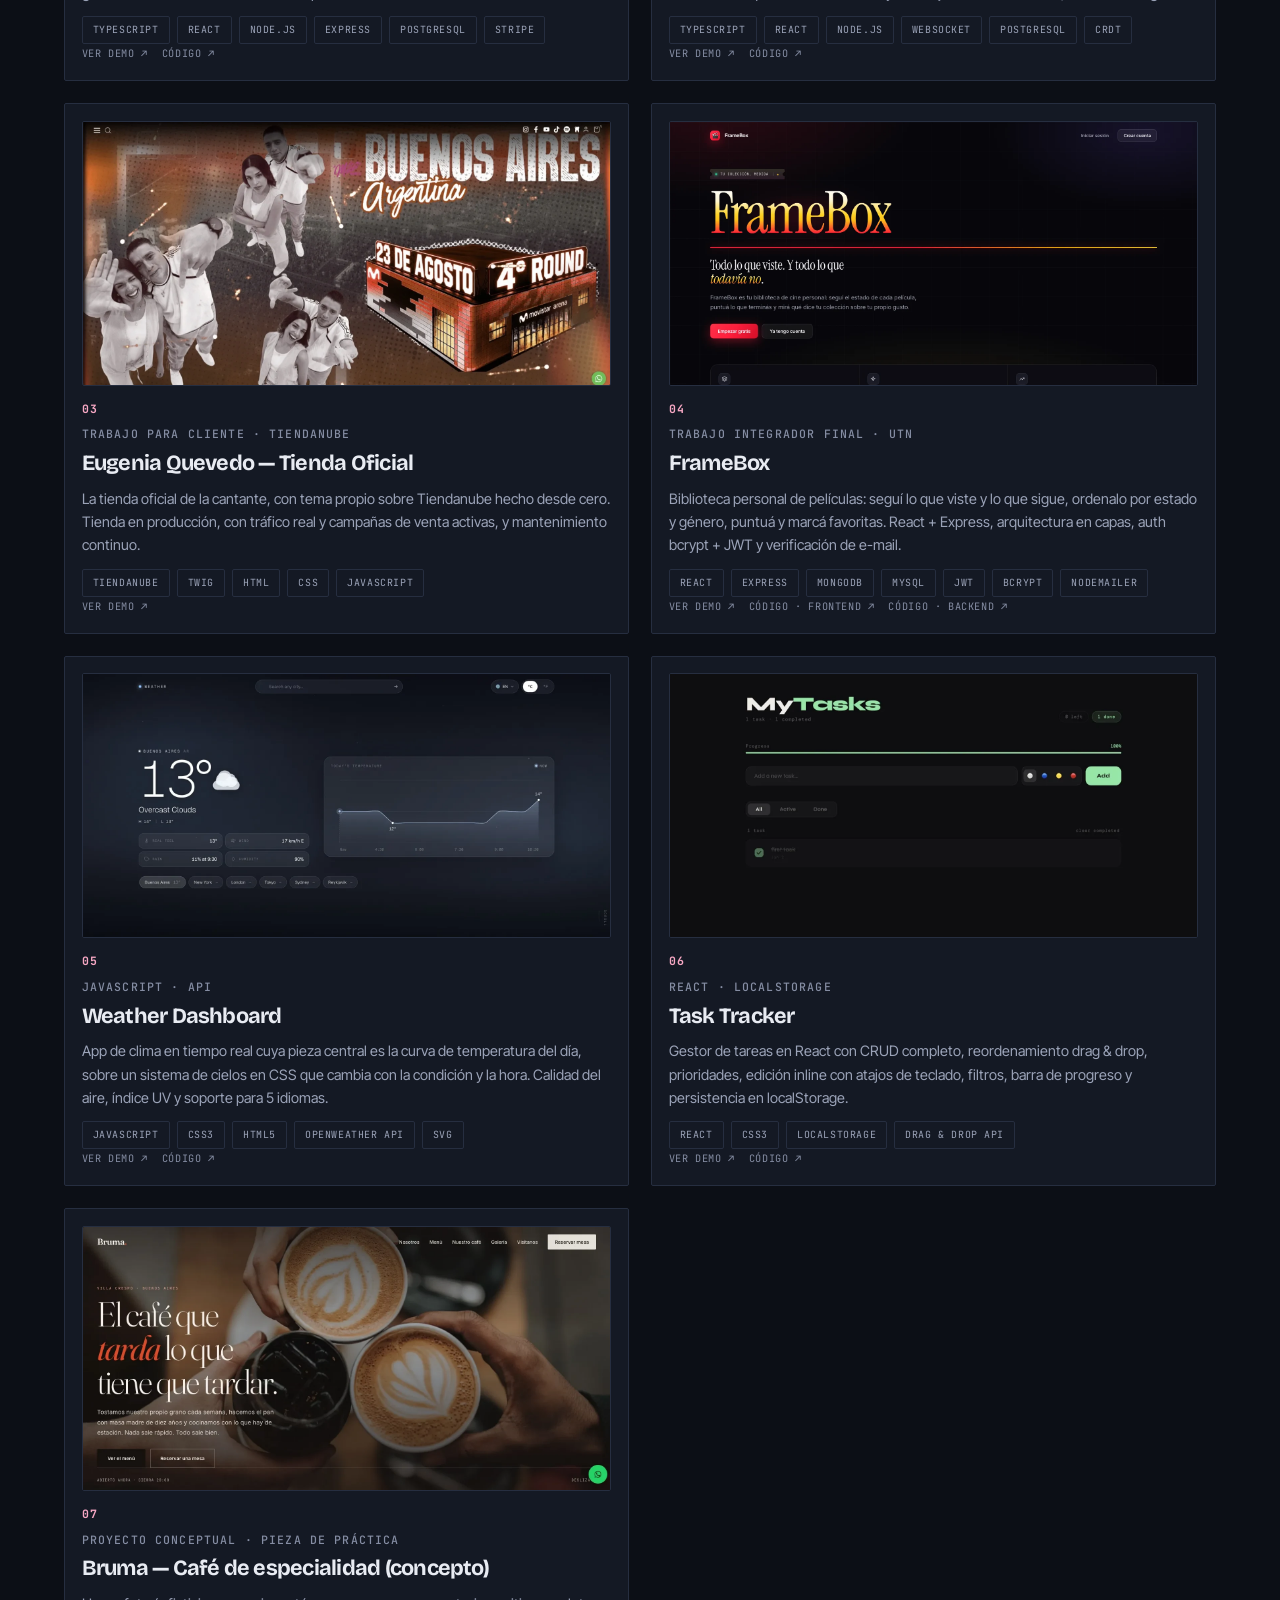
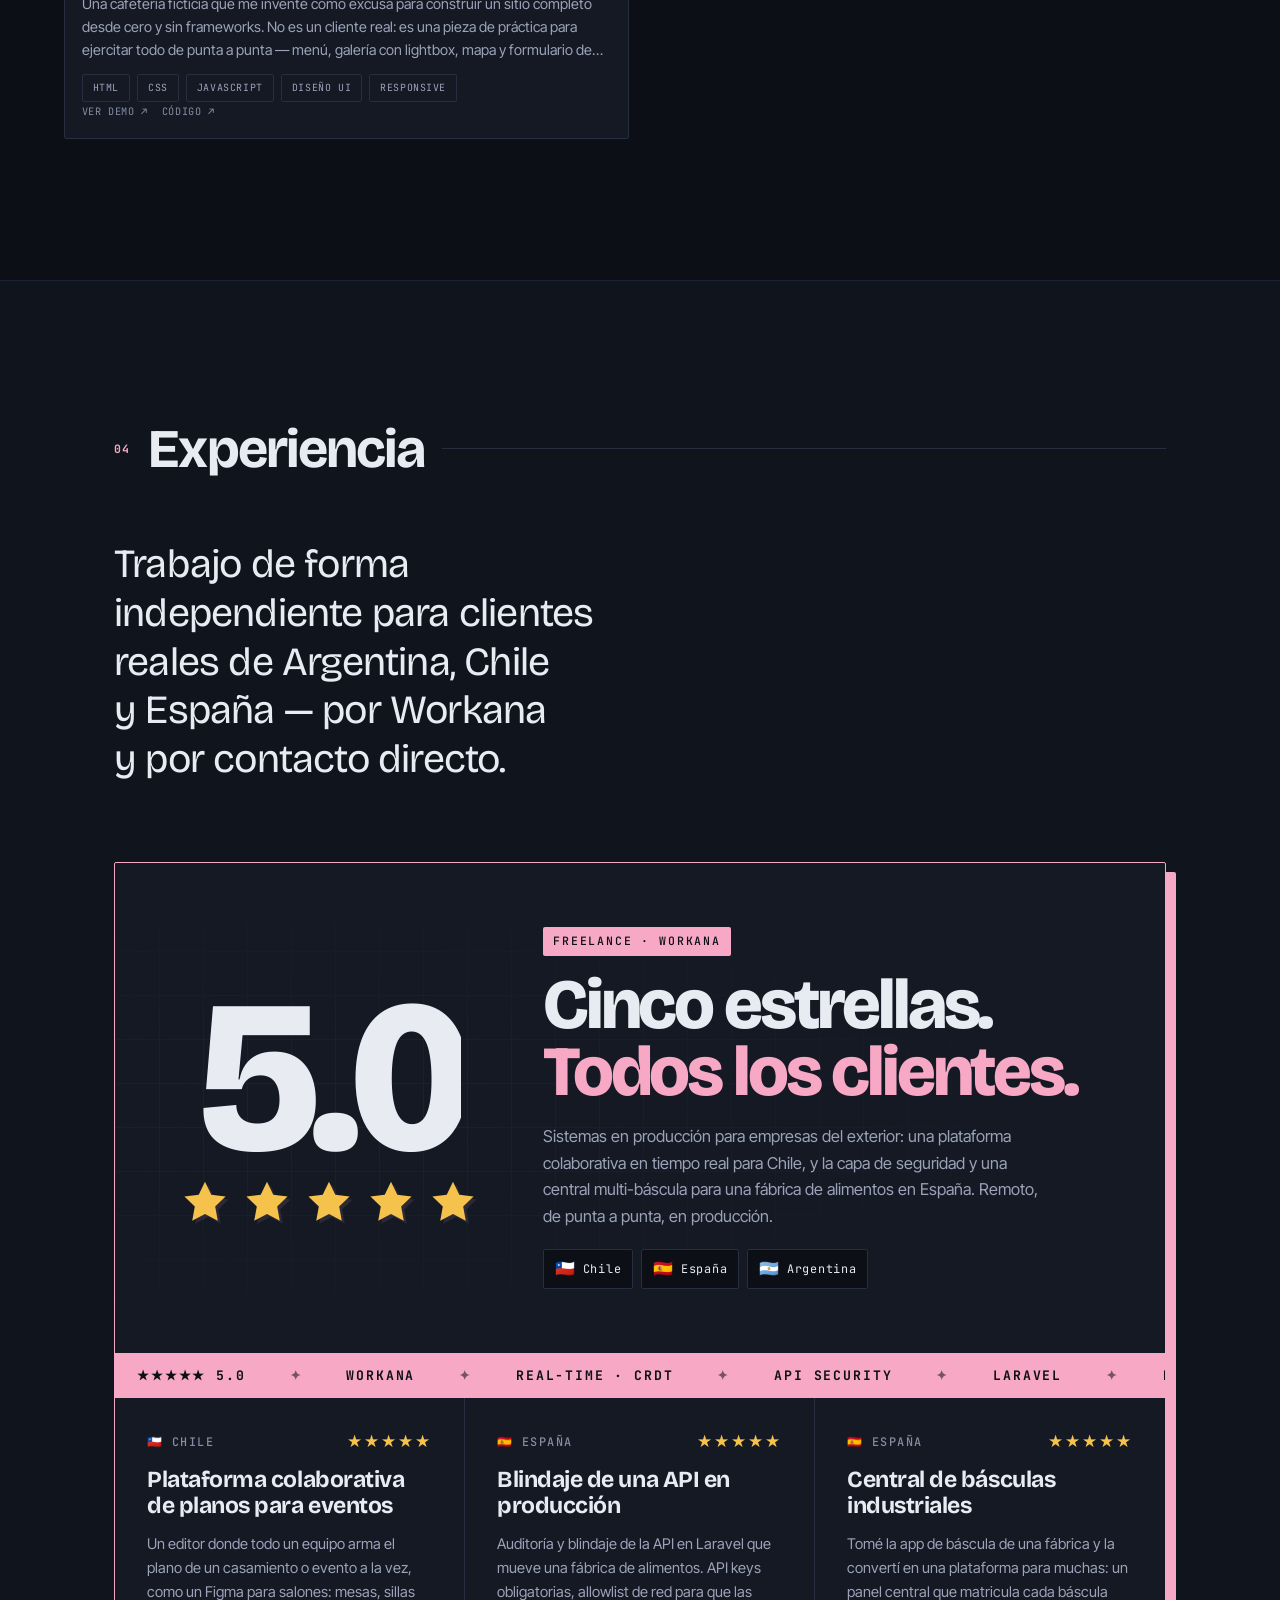
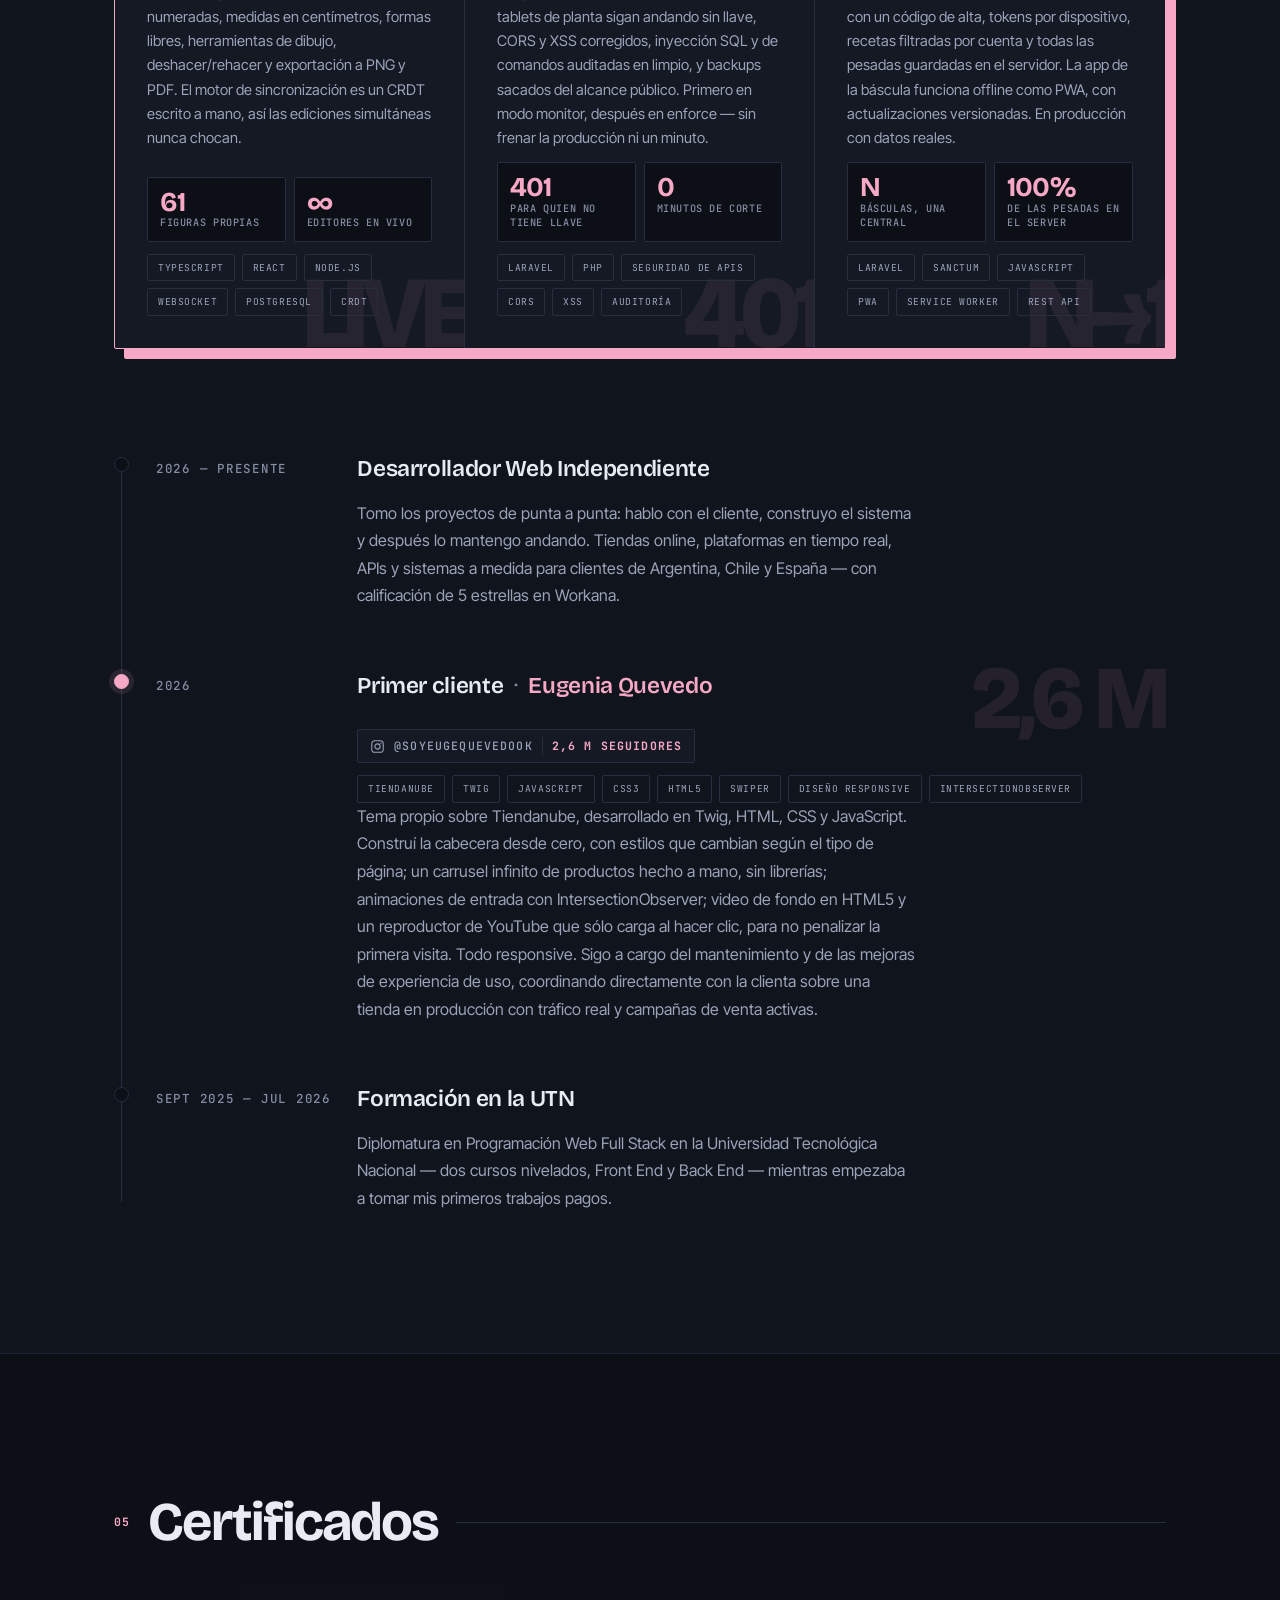
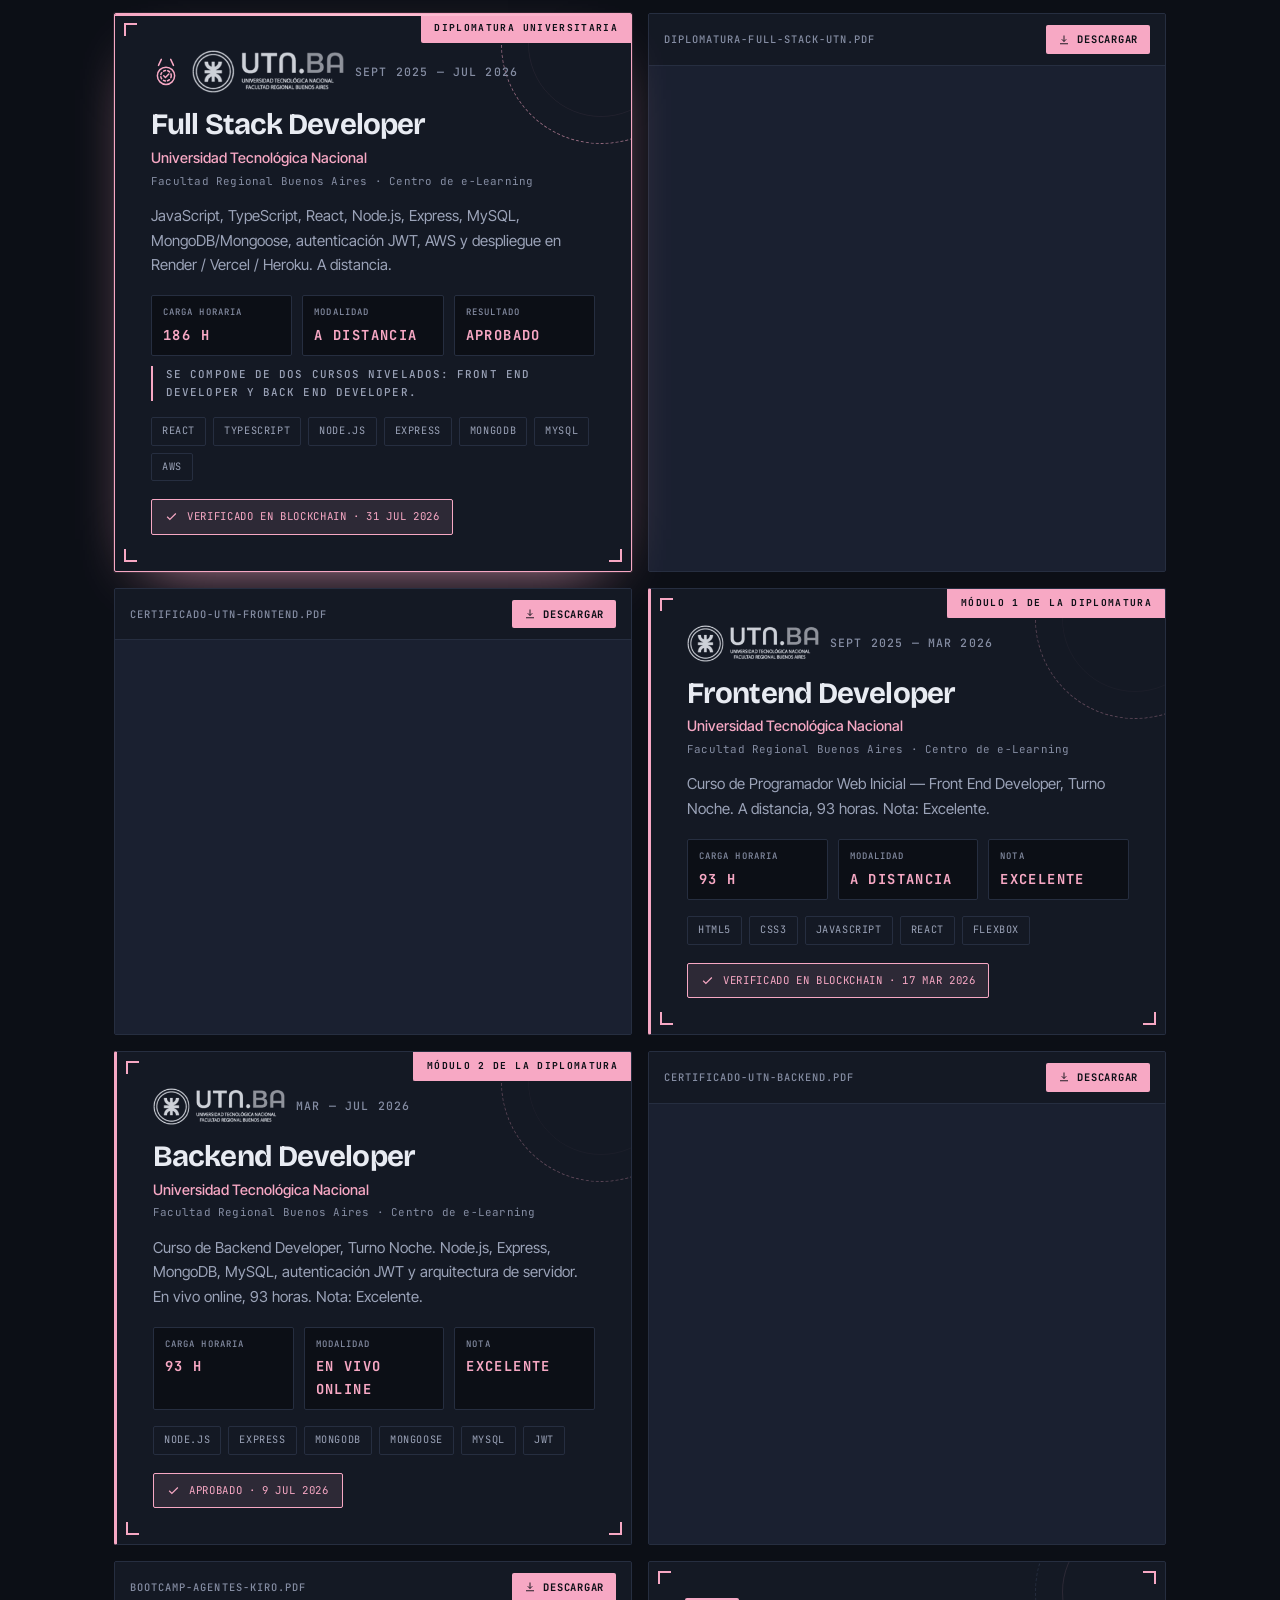
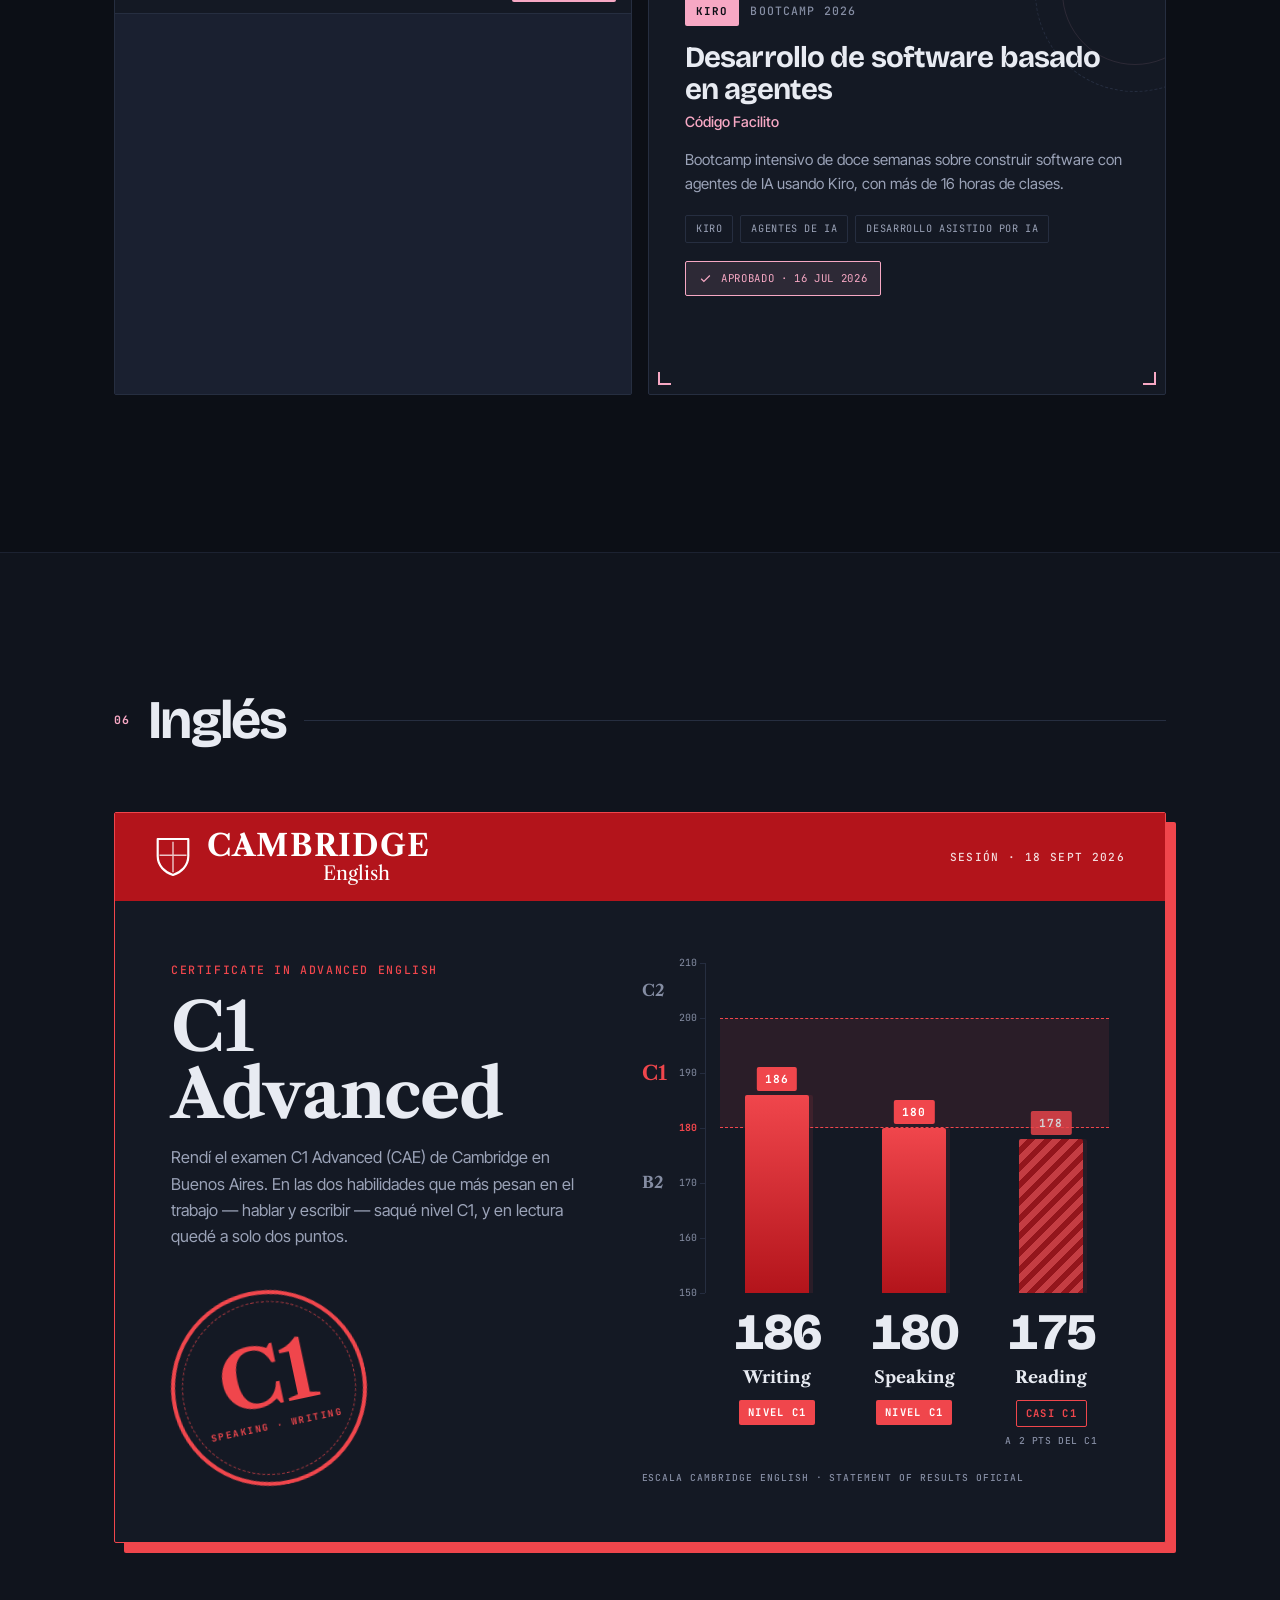
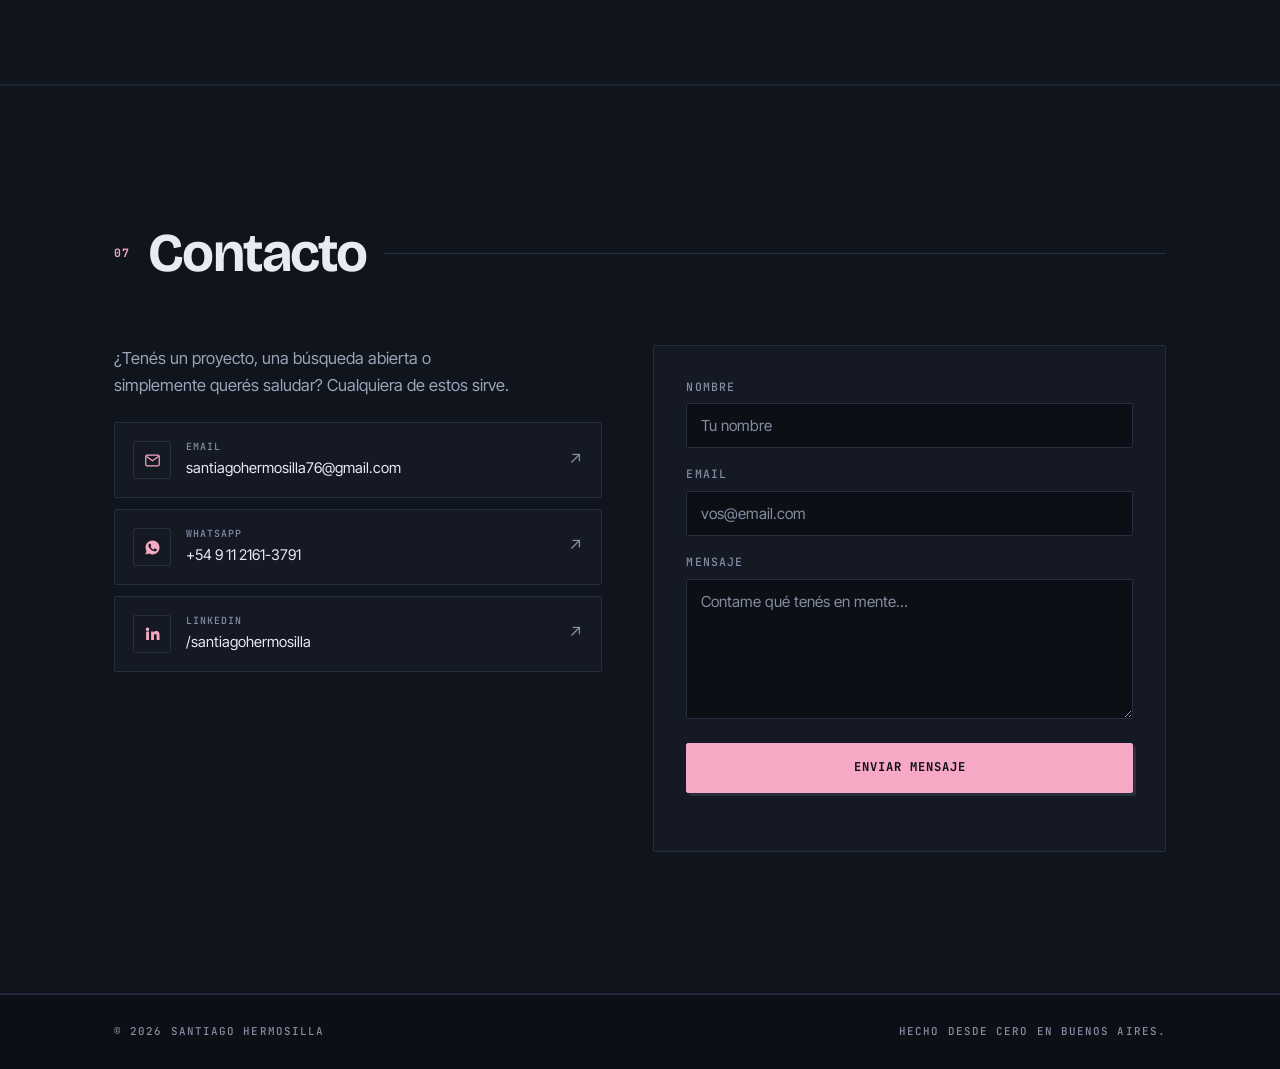
==== commit 167b0fb2: "Sumar Workana, la sección de inglés Cambridge y el certificado de Backend - Experiencia: bloque de f" ====
--- a/index.html
+++ b/index.html
@@ -33,7 +33,7 @@
 <link rel="apple-touch-icon" href="apple-touch-icon.png">
 <link rel="preconnect" href="https://fonts.googleapis.com">
 <link rel="preconnect" href="https://fonts.gstatic.com" crossorigin>
-<link href="https://fonts.googleapis.com/css2?family=Bricolage+Grotesque:opsz,wght@12..96,300..800&family=Inter+Tight:wght@300;400;500;600&family=JetBrains+Mono:wght@400;500;700&display=swap" rel="stylesheet">
+<link href="https://fonts.googleapis.com/css2?family=Bricolage+Grotesque:opsz,wght@12..96,300..800&family=Inter+Tight:wght@300;400;500;600&family=JetBrains+Mono:wght@400;500;700&family=Libre+Caslon+Text:wght@400;700&display=swap" rel="stylesheet">
 <link rel="stylesheet" href="style.css">
 
 <!-- ══════════ DATOS ESTRUCTURADOS ══════════ -->
@@ -56,6 +56,11 @@
     "name": "Universidad Tecnológica Nacional"
   },
   "knowsLanguage": ["es", "en"],
+  "hasCredential": {
+    "@type": "EducationalOccupationalCredential",
+    "name": "Cambridge C1 Advanced — Speaking C1, Writing C1",
+    "recognizedBy": { "@type": "Organization", "name": "Cambridge University Press & Assessment" }
+  },
   "knowsAbout": ["JavaScript", "TypeScript", "React", "Node.js", "Express", "MongoDB", "MySQL", "PostgreSQL", "CRDT"],
   "sameAs": [
     "https://github.com/santiagohdev",
@@ -96,6 +101,7 @@
     <a href="#projects"   data-en="Projects"   data-es="Proyectos"   data-cursor="link">Proyectos</a>
     <a href="#experience" data-en="Experience" data-es="Experiencia" data-cursor="link">Experiencia</a>
     <a href="#certs"      data-en="Certs"      data-es="Certificados" data-cursor="link">Certificados</a>
+    <a href="#english"    data-en="English"    data-es="Inglés"      data-cursor="link">Inglés</a>
     <a href="#contact"    data-en="Contact"    data-es="Contacto"    data-cursor="link">Contacto</a>
   </nav>
 
@@ -260,9 +266,7 @@
             <span class="sk__name">HTML5</span><br>
             <span class="sk__level" data-lvl="expert" data-es="Experto" data-en="Expert">Experto</span>
           </span>
-          <span class="sk__pct">96%</span>
-        </div>
-        <div class="sk__track"><div class="sk__bar" data-pct="96"></div></div>
+        </div>
       </div>
       <div class="sk reveal" data-cursor="card" style="transition-delay:45ms">
         <div class="sk__top">
@@ -271,9 +275,7 @@
             <span class="sk__name">CSS3</span><br>
             <span class="sk__level" data-lvl="expert" data-es="Experto" data-en="Expert">Experto</span>
           </span>
-          <span class="sk__pct">93%</span>
-        </div>
-        <div class="sk__track"><div class="sk__bar" data-pct="93"></div></div>
+        </div>
       </div>
       <div class="sk reveal" data-cursor="card" style="transition-delay:90ms">
         <div class="sk__top">
@@ -282,9 +284,7 @@
             <span class="sk__name">React</span><br>
             <span class="sk__level" data-lvl="adv" data-es="Avanzado" data-en="Advanced">Avanzado</span>
           </span>
-          <span class="sk__pct">92%</span>
-        </div>
-        <div class="sk__track"><div class="sk__bar" data-pct="92"></div></div>
+        </div>
       </div>
       <div class="sk reveal" data-cursor="card" style="transition-delay:135ms">
         <div class="sk__top">
@@ -293,9 +293,7 @@
             <span class="sk__name">JavaScript</span><br>
             <span class="sk__level" data-lvl="adv" data-es="Avanzado" data-en="Advanced">Avanzado</span>
           </span>
-          <span class="sk__pct">90%</span>
-        </div>
-        <div class="sk__track"><div class="sk__bar" data-pct="90"></div></div>
+        </div>
       </div>
       <div class="sk reveal" data-cursor="card" style="transition-delay:180ms">
         <div class="sk__top">
@@ -304,9 +302,7 @@
             <span class="sk__name">TypeScript</span><br>
             <span class="sk__level" data-lvl="adv" data-es="Avanzado" data-en="Advanced">Avanzado</span>
           </span>
-          <span class="sk__pct">85%</span>
-        </div>
-        <div class="sk__track"><div class="sk__bar" data-pct="85"></div></div>
+        </div>
       </div>
       <div class="sk reveal" data-cursor="card" style="transition-delay:225ms">
         <div class="sk__top">
@@ -315,9 +311,7 @@
             <span class="sk__name">Node.js</span><br>
             <span class="sk__level" data-lvl="solid" data-es="Sólido" data-en="Solid">Sólido</span>
           </span>
-          <span class="sk__pct">82%</span>
-        </div>
-        <div class="sk__track"><div class="sk__bar" data-pct="82"></div></div>
+        </div>
       </div>
       <div class="sk reveal" data-cursor="card" style="transition-delay:270ms">
         <div class="sk__top">
@@ -326,9 +320,7 @@
             <span class="sk__name">Express</span><br>
             <span class="sk__level" data-lvl="solid" data-es="Sólido" data-en="Solid">Sólido</span>
           </span>
-          <span class="sk__pct">80%</span>
-        </div>
-        <div class="sk__track"><div class="sk__bar" data-pct="80"></div></div>
+        </div>
       </div>
       <div class="sk reveal" data-cursor="card" style="transition-delay:315ms">
         <div class="sk__top">
@@ -337,9 +329,7 @@
             <span class="sk__name">PostgreSQL</span><br>
             <span class="sk__level" data-lvl="solid" data-es="Sólido" data-en="Solid">Sólido</span>
           </span>
-          <span class="sk__pct">80%</span>
-        </div>
-        <div class="sk__track"><div class="sk__bar" data-pct="80"></div></div>
+        </div>
       </div>
       <div class="sk reveal" data-cursor="card" style="transition-delay:360ms">
         <div class="sk__top">
@@ -348,9 +338,7 @@
             <span class="sk__name">MongoDB</span><br>
             <span class="sk__level" data-lvl="solid" data-es="Sólido" data-en="Solid">Sólido</span>
           </span>
-          <span class="sk__pct">78%</span>
-        </div>
-        <div class="sk__track"><div class="sk__bar" data-pct="78"></div></div>
+        </div>
       </div>
       <div class="sk reveal" data-cursor="card" style="transition-delay:405ms">
         <div class="sk__top">
@@ -359,9 +347,7 @@
             <span class="sk__name">MySQL</span><br>
             <span class="sk__level" data-lvl="solid" data-es="Sólido" data-en="Solid">Sólido</span>
           </span>
-          <span class="sk__pct">78%</span>
-        </div>
-        <div class="sk__track"><div class="sk__bar" data-pct="78"></div></div>
+        </div>
       </div>
       <div class="sk reveal" data-cursor="card" style="transition-delay:450ms">
         <div class="sk__top">
@@ -370,9 +356,7 @@
             <span class="sk__name">Git</span><br>
             <span class="sk__level" data-lvl="solid" data-es="Sólido" data-en="Solid">Sólido</span>
           </span>
-          <span class="sk__pct">76%</span>
-        </div>
-        <div class="sk__track"><div class="sk__bar" data-pct="76"></div></div>
+        </div>
       </div>
 </div>
   </div>
@@ -673,10 +657,121 @@
     </div>
 
     <p class="exp__lead reveal"
-       data-en="I work independently, building websites and online stores for real clients."
-       data-es="Trabajo de forma independiente, construyendo sitios y tiendas online para clientes reales.">
-      Trabajo de forma independiente, construyendo sitios y tiendas online para clientes reales.
+       data-en="I work independently for real clients in Argentina, Chile and Spain — through Workana and by direct referral."
+       data-es="Trabajo de forma independiente para clientes reales de Argentina, Chile y España — por Workana y por contacto directo.">
+      Trabajo de forma independiente para clientes reales de Argentina, Chile y España — por Workana y por contacto directo.
     </p>
+
+    <!-- ══════════ FREELANCE EN WORKANA ══════════
+         Va antes de la línea de tiempo y en grande a propósito: es lo primero
+         que tiene que ver quien evalúa si puede confiarme un proyecto. -->
+    <div class="wk" data-anim>
+      <div class="wk__hero">
+        <div class="wk__score">
+          <span class="wk__num" data-count="5" data-dec="1" aria-hidden="true">0.0</span>
+          <span class="sr-only">5.0</span>
+          <div class="wk__stars" role="img" aria-label="5 de 5 estrellas">
+            <svg viewBox="0 0 24 24"><path d="m12 2.6 2.9 6 6.6.9-4.8 4.6 1.2 6.5L12 17.5l-5.9 3.1 1.2-6.5L2.5 9.5l6.6-.9z"/></svg>
+            <svg viewBox="0 0 24 24"><path d="m12 2.6 2.9 6 6.6.9-4.8 4.6 1.2 6.5L12 17.5l-5.9 3.1 1.2-6.5L2.5 9.5l6.6-.9z"/></svg>
+            <svg viewBox="0 0 24 24"><path d="m12 2.6 2.9 6 6.6.9-4.8 4.6 1.2 6.5L12 17.5l-5.9 3.1 1.2-6.5L2.5 9.5l6.6-.9z"/></svg>
+            <svg viewBox="0 0 24 24"><path d="m12 2.6 2.9 6 6.6.9-4.8 4.6 1.2 6.5L12 17.5l-5.9 3.1 1.2-6.5L2.5 9.5l6.6-.9z"/></svg>
+            <svg viewBox="0 0 24 24"><path d="m12 2.6 2.9 6 6.6.9-4.8 4.6 1.2 6.5L12 17.5l-5.9 3.1 1.2-6.5L2.5 9.5l6.6-.9z"/></svg>
+          </div>
+        </div>
+        <div class="wk__claim">
+          <span class="wk__eyebrow mono" data-en="Freelance · Workana" data-es="Freelance · Workana">Freelance · Workana</span>
+          <h3 class="wk__title">
+            <span data-en="Five stars." data-es="Cinco estrellas.">Cinco estrellas.</span>
+            <em data-en="Every single client." data-es="Todos los clientes.">Todos los clientes.</em>
+          </h3>
+          <p class="wk__txt"
+             data-en="Production systems for companies abroad: a real-time collaborative platform for Chile, and the security layer and a multi-site scale hub for a food factory in Spain. Remote, end to end, in production."
+             data-es="Sistemas en producción para empresas del exterior: una plataforma colaborativa en tiempo real para Chile, y la capa de seguridad y una central multi-báscula para una fábrica de alimentos en España. Remoto, de punta a punta, en producción.">
+            Sistemas en producción para empresas del exterior: una plataforma colaborativa en tiempo real para Chile, y la capa de seguridad y una central multi-báscula para una fábrica de alimentos en España. Remoto, de punta a punta, en producción.
+          </p>
+          <div class="wk__flags">
+            <span class="wk__flag"><b>🇨🇱</b> Chile</span>
+            <span class="wk__flag"><b>🇪🇸</b> <span data-en="Spain" data-es="España">España</span></span>
+            <span class="wk__flag"><b>🇦🇷</b> Argentina</span>
+          </div>
+        </div>
+      </div>
+
+      <div class="wk__ticker" aria-hidden="true">
+        <div class="wk__track">
+          <span>★★★★★ 5.0</span><span>WORKANA</span><span>REAL-TIME · CRDT</span><span>API SECURITY</span><span>LARAVEL</span><span>REACT + NODE</span><span>🇨🇱 🇪🇸 🇦🇷</span>
+          <span>★★★★★ 5.0</span><span>WORKANA</span><span>REAL-TIME · CRDT</span><span>API SECURITY</span><span>LARAVEL</span><span>REACT + NODE</span><span>🇨🇱 🇪🇸 🇦🇷</span>
+        </div>
+      </div>
+
+      <div class="wk__cases">
+        <article class="wkc" data-cursor="card">
+          <span class="wkc__big" aria-hidden="true">LIVE</span>
+          <div class="wkc__top">
+            <span class="wkc__where mono">🇨🇱 Chile</span>
+            <span class="wkc__stars" aria-label="5 estrellas">★★★★★</span>
+          </div>
+          <h4 class="wkc__title" data-en="Collaborative event-layout platform" data-es="Plataforma colaborativa de planos para eventos">Plataforma colaborativa de planos para eventos</h4>
+          <p class="wkc__txt"
+             data-en="An editor where a whole team designs the floor plan of a wedding or event at the same time, like Figma for venues: tables, numbered seats, centimetre-accurate measurements, free-form shapes, drawing tools, undo/redo and PNG/PDF export. The sync engine is a CRDT written by hand, so simultaneous edits never clash."
+             data-es="Un editor donde todo un equipo arma el plano de un casamiento o evento a la vez, como un Figma para salones: mesas, sillas numeradas, medidas en centímetros, formas libres, herramientas de dibujo, deshacer/rehacer y exportación a PNG y PDF. El motor de sincronización es un CRDT escrito a mano, así las ediciones simultáneas nunca chocan.">
+            Un editor donde todo un equipo arma el plano de un casamiento o evento a la vez, como un Figma para salones: mesas, sillas numeradas, medidas en centímetros, formas libres, herramientas de dibujo, deshacer/rehacer y exportación a PNG y PDF. El motor de sincronización es un CRDT escrito a mano, así las ediciones simultáneas nunca chocan.
+          </p>
+          <ul class="wkc__facts mono">
+            <li><b>61</b> <span data-en="custom figures" data-es="figuras propias">figuras propias</span></li>
+            <li><b>∞</b> <span data-en="live editors" data-es="editores en vivo">editores en vivo</span></li>
+          </ul>
+          <div class="tags">
+            <span class="tag">TypeScript</span><span class="tag">React</span><span class="tag">Node.js</span>
+            <span class="tag">WebSocket</span><span class="tag">PostgreSQL</span><span class="tag">CRDT</span>
+          </div>
+        </article>
+
+        <article class="wkc" data-cursor="card">
+          <span class="wkc__big" aria-hidden="true">401</span>
+          <div class="wkc__top">
+            <span class="wkc__where mono">🇪🇸 <span data-en="Spain" data-es="España">España</span></span>
+            <span class="wkc__stars" aria-label="5 estrellas">★★★★★</span>
+          </div>
+          <h4 class="wkc__title" data-en="Locking down a production API" data-es="Blindaje de una API en producción">Blindaje de una API en producción</h4>
+          <p class="wkc__txt"
+             data-en="Security audit and hardening of the Laravel API that runs a food factory. Mandatory API keys, a network allowlist so the plant&#39;s tablets keep working without a key, fixed CORS and XSS, SQL and command injection audited clean, and backups pulled out of public reach. Rolled out in monitor mode first, then enforced — without stopping production for a minute."
+             data-es="Auditoría y blindaje de la API en Laravel que mueve una fábrica de alimentos. API keys obligatorias, allowlist de red para que las tablets de planta sigan andando sin llave, CORS y XSS corregidos, inyección SQL y de comandos auditadas en limpio, y backups sacados del alcance público. Primero en modo monitor, después en enforce — sin frenar la producción ni un minuto.">
+            Auditoría y blindaje de la API en Laravel que mueve una fábrica de alimentos. API keys obligatorias, allowlist de red para que las tablets de planta sigan andando sin llave, CORS y XSS corregidos, inyección SQL y de comandos auditadas en limpio, y backups sacados del alcance público. Primero en modo monitor, después en enforce — sin frenar la producción ni un minuto.
+          </p>
+          <ul class="wkc__facts mono">
+            <li><b>401</b> <span data-en="for anyone without a key" data-es="para quien no tiene llave">para quien no tiene llave</span></li>
+            <li><b>0</b> <span data-en="minutes of downtime" data-es="minutos de corte">minutos de corte</span></li>
+          </ul>
+          <div class="tags">
+            <span class="tag">Laravel</span><span class="tag">PHP</span><span class="tag" data-en="API security" data-es="Seguridad de APIs">Seguridad de APIs</span>
+            <span class="tag">CORS</span><span class="tag">XSS</span><span class="tag" data-en="Audit" data-es="Auditoría">Auditoría</span>
+          </div>
+        </article>
+
+        <article class="wkc" data-cursor="card">
+          <span class="wkc__big" aria-hidden="true">N→1</span>
+          <div class="wkc__top">
+            <span class="wkc__where mono">🇪🇸 <span data-en="Spain" data-es="España">España</span></span>
+            <span class="wkc__stars" aria-label="5 estrellas">★★★★★</span>
+          </div>
+          <h4 class="wkc__title" data-en="Central hub for industrial scales" data-es="Central de básculas industriales">Central de básculas industriales</h4>
+          <p class="wkc__txt"
+             data-en="Took the scale app from one factory and turned it into a platform for many: a central panel that enrols each scale with a one-time code, per-device tokens, recipes filtered per account and every weighing stored on the server. The scale app works offline as a PWA with versioned updates. Live in production with real data."
+             data-es="Tomé la app de báscula de una fábrica y la convertí en una plataforma para muchas: un panel central que matricula cada báscula con un código de alta, tokens por dispositivo, recetas filtradas por cuenta y todas las pesadas guardadas en el servidor. La app de la báscula funciona offline como PWA, con actualizaciones versionadas. En producción con datos reales.">
+            Tomé la app de báscula de una fábrica y la convertí en una plataforma para muchas: un panel central que matricula cada báscula con un código de alta, tokens por dispositivo, recetas filtradas por cuenta y todas las pesadas guardadas en el servidor. La app de la báscula funciona offline como PWA, con actualizaciones versionadas. En producción con datos reales.
+          </p>
+          <ul class="wkc__facts mono">
+            <li><b>N</b> <span data-en="scales, one hub" data-es="básculas, una central">básculas, una central</span></li>
+            <li><b>100%</b> <span data-en="weighings on the server" data-es="de las pesadas en el server">de las pesadas en el server</span></li>
+          </ul>
+          <div class="tags">
+            <span class="tag">Laravel</span><span class="tag">Sanctum</span><span class="tag">JavaScript</span>
+            <span class="tag">PWA</span><span class="tag">Service Worker</span><span class="tag">REST API</span>
+          </div>
+        </article>
+      </div>
+    </div>
 
     <ol class="tl">
 
@@ -686,9 +781,9 @@
         <div class="tl__body">
           <h3 class="tl__role" data-en="Independent Web Developer" data-es="Desarrollador Web Independiente">Desarrollador Web Independiente</h3>
           <p class="tl__txt"
-             data-en="I take on projects end to end: I talk to the client, build the site and keep it running afterwards. Landing pages, online stores and custom systems, mostly with React, Node and Tiendanube."
-             data-es="Tomo los proyectos de punta a punta: hablo con el cliente, construyo el sitio y después lo mantengo andando. Landings, tiendas online y sistemas a medida, sobre todo con React, Node y Tiendanube.">
-            Tomo los proyectos de punta a punta: hablo con el cliente, construyo el sitio y después lo mantengo andando. Landings, tiendas online y sistemas a medida, sobre todo con React, Node y Tiendanube.
+             data-en="I take on projects end to end: I talk to the client, build the system and keep it running afterwards. Online stores, real-time platforms, APIs and custom systems for clients in Argentina, Chile and Spain — with a 5-star rating on Workana."
+             data-es="Tomo los proyectos de punta a punta: hablo con el cliente, construyo el sistema y después lo mantengo andando. Tiendas online, plataformas en tiempo real, APIs y sistemas a medida para clientes de Argentina, Chile y España — con calificación de 5 estrellas en Workana.">
+            Tomo los proyectos de punta a punta: hablo con el cliente, construyo el sistema y después lo mantengo andando. Tiendas online, plataformas en tiempo real, APIs y sistemas a medida para clientes de Argentina, Chile y España — con calificación de 5 estrellas en Workana.
           </p>
         </div>
       </li>
@@ -867,8 +962,57 @@
       </div>
     </div>
 
-    <!-- Cert 3 + PDF -->
+    <!-- Cert 3 — módulo 2 de la diplomatura -->
     <div class="cert-pair reveal">
+      <article class="cert cert--modulo" data-cursor="card">
+        <span class="cert__corner cert__corner--tl"></span><span class="cert__corner cert__corner--tr"></span>
+        <span class="cert__corner cert__corner--bl"></span><span class="cert__corner cert__corner--br"></span>
+        <div class="cert__ring" aria-hidden="true"></div>
+        <span class="cert__cinta cert__cinta--modulo mono" data-en="Module 2 of the diploma" data-es="Módulo 2 de la diplomatura">Módulo 2 de la diplomatura</span>
+
+        <div class="cert__top">
+          <span class="cert__sello-utn" role="img" aria-label="Universidad Tecnológica Nacional — Facultad Regional Buenos Aires"></span>
+          <span class="cert__year mono" data-en="Mar — Jul 2026" data-es="mar — jul 2026">mar — jul 2026</span>
+        </div>
+        <h3 class="cert__title">Backend Developer</h3>
+        <p class="cert__org">Universidad Tecnológica Nacional
+          <span class="cert__facu" data-en="Buenos Aires Regional Faculty · e-Learning Centre" data-es="Facultad Regional Buenos Aires · Centro de e-Learning">Facultad Regional Buenos Aires · Centro de e-Learning</span>
+        </p>
+        <p class="cert__desc"
+           data-en="Curso de Backend Developer, evening shift. Node.js, Express, MongoDB, MySQL, JWT authentication and server architecture. Live online, 93 hours. Final grade: Excellent."
+           data-es="Curso de Backend Developer, Turno Noche. Node.js, Express, MongoDB, MySQL, autenticación JWT y arquitectura de servidor. En vivo online, 93 horas. Nota: Excelente.">
+          Curso de Backend Developer, Turno Noche. Node.js, Express, MongoDB, MySQL, autenticación JWT y arquitectura de servidor. En vivo online, 93 horas. Nota: Excelente.
+        </p>
+        <dl class="cert__datos">
+          <div><dt class="mono" data-en="Course load" data-es="Carga horaria">Carga horaria</dt><dd class="mono">93 h</dd></div>
+          <div><dt class="mono" data-en="Mode" data-es="Modalidad">Modalidad</dt><dd class="mono" data-en="Live online" data-es="En vivo online">En vivo online</dd></div>
+          <div><dt class="mono" data-en="Grade" data-es="Nota">Nota</dt><dd class="mono" data-en="Excellent" data-es="Excelente">Excelente</dd></div>
+        </dl>
+
+        <div class="tags">
+          <span class="tag">Node.js</span><span class="tag">Express</span><span class="tag">MongoDB</span>
+          <span class="tag">Mongoose</span><span class="tag">MySQL</span><span class="tag">JWT</span>
+        </div>
+        <div class="cert__seal cert__seal--ok">
+          <svg viewBox="0 0 24 24" fill="none" stroke="currentColor" stroke-width="2.2"><path d="m4 12.5 5 5L20 6.5"/></svg>
+          <span data-en="Approved · Jul 9, 2026" data-es="Aprobado · 9 jul 2026">Aprobado · 9 jul 2026</span>
+        </div>
+      </article>
+
+      <div class="pdf" data-cursor="card">
+        <div class="pdf__bar">
+          <span class="mono">certificado-utn-backend.pdf</span>
+          <a class="pdf__dl" href="Curso_de_Backend_Developer_-_Turno_Noche.pdf" download data-cursor="link">
+            <svg viewBox="0 0 24 24" fill="none" stroke="currentColor" stroke-width="1.8"><path d="M12 3v12m0 0 4.5-4.5M12 15l-4.5-4.5M4 19.5h16"/></svg>
+            <span data-en="Download" data-es="Descargar">Descargar</span>
+          </a>
+        </div>
+        <iframe class="pdf__frame" src="Curso_de_Backend_Developer_-_Turno_Noche.pdf#toolbar=0&navpanes=0&view=FitH" title="Certificado UTN Backend Developer" loading="lazy"></iframe>
+      </div>
+    </div>
+
+    <!-- Cert 4 + PDF -->
+    <div class="cert-pair cert-pair--rev reveal">
       <article class="cert" data-cursor="card">
         <span class="cert__corner cert__corner--tl"></span><span class="cert__corner cert__corner--tr"></span>
         <span class="cert__corner cert__corner--bl"></span><span class="cert__corner cert__corner--br"></span>
@@ -907,35 +1051,93 @@
       </div>
     </div>
 
-    <!-- Cert 4 — pendiente, fila aparte -->
-    <div class="cert-solo reveal">
-      <article class="cert cert--pending" data-cursor="card">
-        <span class="cert__corner cert__corner--tl"></span><span class="cert__corner cert__corner--tr"></span>
-        <span class="cert__corner cert__corner--bl"></span><span class="cert__corner cert__corner--br"></span>
-        <div class="cert__ring" aria-hidden="true"></div>
-
-        <div class="cert__top">
-          <span class="cert__sello-utn" role="img" aria-label="Universidad Tecnológica Nacional — Facultad Regional Buenos Aires"></span>
-          <span class="cert__year mono" data-en="COMPLETED" data-es="FINALIZADO">FINALIZADO</span>
-        </div>
-        <h3 class="cert__title">Backend Developer</h3>
-        <p class="cert__org">Universidad Tecnológica Nacional
-          <span class="cert__facu" data-en="Buenos Aires Regional Faculty · e-Learning Centre" data-es="Facultad Regional Buenos Aires · Centro de e-Learning">Facultad Regional Buenos Aires · Centro de e-Learning</span>
-        </p>
-        <p class="cert__desc"
-           data-en="Node.js, Express, MongoDB, MySQL, JWT authentication and server architecture."
-           data-es="Node.js, Express, MongoDB, MySQL, autenticación JWT y arquitectura de servidor.">
-          Node.js, Express, MongoDB, MySQL, autenticación JWT y arquitectura de servidor.
-        </p>
-        <div class="tags">
-          <span class="tag">Node.js</span><span class="tag">Express</span><span class="tag">MongoDB</span>
-          <span class="tag">Mongoose</span><span class="tag">MySQL</span><span class="tag">JWT</span>
-        </div>
-        <div class="cert__seal cert__seal--wait">
-          <span class="cert__hourglass">⏳</span>
-          <span data-en="Pending blockchain verification" data-es="Pendiente de verificación en blockchain">Pendiente de verificación en blockchain</span>
-        </div>
-      </article>
+  </div>
+</section>
+
+<!-- ══════════ INGLÉS — CAMBRIDGE ══════════
+     Solo las tres habilidades del examen que muestran el nivel real de uso:
+     hablar, escribir y leer. Las alturas de las barras están en la escala
+     Cambridge English (150 → 210), igual que en el Statement of Results. -->
+<section class="sec sec--alt" id="english">
+  <div class="wrap">
+    <div class="sec__head reveal">
+      <span class="sec__num mono">06</span>
+      <h2 class="sec__title" data-en="English" data-es="Inglés">Inglés</h2>
+      <span class="sec__rule"></span>
+    </div>
+
+    <div class="cam" data-anim>
+      <div class="cam__band">
+        <span class="cam__shield" aria-hidden="true">
+          <svg viewBox="0 0 40 46"><path d="M3 3h34v19c0 11-8 18-17 21C11 40 3 33 3 22Z"/><path class="cam__shield-cross" d="M20 6v34M5 21h30"/></svg>
+        </span>
+        <span class="cam__word">
+          <span class="cam__word-1">CAMBRIDGE</span>
+          <span class="cam__word-2">English</span>
+        </span>
+        <span class="cam__session mono" data-en="Session · Sept 18, 2026" data-es="Sesión · 18 sept 2026">Sesión · 18 sept 2026</span>
+      </div>
+
+      <div class="cam__body">
+        <div class="cam__intro">
+          <span class="cam__eyebrow mono">Certificate in Advanced English</span>
+          <h3 class="cam__title">C1 Advanced</h3>
+          <p class="cam__txt"
+             data-en="I sat Cambridge&#39;s C1 Advanced exam (CAE) in Buenos Aires. In the two skills that matter most at work — speaking and writing — I scored at C1 level, and reading came in just two points short of it."
+             data-es="Rendí el examen C1 Advanced (CAE) de Cambridge en Buenos Aires. En las dos habilidades que más pesan en el trabajo — hablar y escribir — saqué nivel C1, y en lectura quedé a solo dos puntos.">
+            Rendí el examen C1 Advanced (CAE) de Cambridge en Buenos Aires. En las dos habilidades que más pesan en el trabajo — hablar y escribir — saqué nivel C1, y en lectura quedé a solo dos puntos.
+          </p>
+          <div class="cam__stamp" aria-label="Speaking C1 · Writing C1">
+            <span class="cam__stamp-ring"></span>
+            <span class="cam__stamp-c1">C1</span>
+            <span class="cam__stamp-sub mono">SPEAKING · WRITING</span>
+            <span class="cam__burst" aria-hidden="true"></span>
+          </div>
+        </div>
+
+        <div class="cam__chart">
+          <div class="cam__scale" aria-hidden="true">
+            <span class="cam__band-lvl cam__band-lvl--c2" style="--a:200;--b:210">C2</span>
+            <span class="cam__band-lvl cam__band-lvl--c1" style="--a:180;--b:200">C1</span>
+            <span class="cam__band-lvl cam__band-lvl--b2" style="--a:160;--b:180">B2</span>
+            <span class="cam__tick" style="--v:210">210</span>
+            <span class="cam__tick" style="--v:200">200</span>
+            <span class="cam__tick" style="--v:190">190</span>
+            <span class="cam__tick cam__tick--c1" style="--v:180">180</span>
+            <span class="cam__tick" style="--v:170">170</span>
+            <span class="cam__tick" style="--v:160">160</span>
+            <span class="cam__tick" style="--v:150">150</span>
+          </div>
+          <div class="cam__skills">
+        <div class="cam__skill" style="--h:60.00%">
+          <div class="cam__col" aria-hidden="true">
+            <div class="cam__fill"><span class="cam__flag mono">186</span></div>
+          </div>
+          <span class="cam__score" data-count="186" aria-hidden="true">0</span><span class="sr-only">186</span>
+          <span class="cam__name" data-en="Writing" data-es="Writing">Writing</span>
+          <span class="cam__lvl mono" data-en="C1 level" data-es="Nivel C1">Nivel C1</span>
+        </div>
+        <div class="cam__skill" style="--h:50.00%">
+          <div class="cam__col" aria-hidden="true">
+            <div class="cam__fill"><span class="cam__flag mono">180</span></div>
+          </div>
+          <span class="cam__score" data-count="180" aria-hidden="true">0</span><span class="sr-only">180</span>
+          <span class="cam__name" data-en="Speaking" data-es="Speaking">Speaking</span>
+          <span class="cam__lvl mono" data-en="C1 level" data-es="Nivel C1">Nivel C1</span>
+        </div>
+        <div class="cam__skill cam__skill--near" style="--h:46.67%">
+          <div class="cam__col" aria-hidden="true">
+            <div class="cam__fill"><span class="cam__flag mono">178</span></div>
+          </div>
+          <span class="cam__score" data-count="178" aria-hidden="true">0</span><span class="sr-only">178</span>
+          <span class="cam__name" data-en="Reading" data-es="Reading">Reading</span>
+          <span class="cam__lvl mono" data-en="Almost C1" data-es="Casi C1">Casi C1</span>
+          <span class="cam__note mono" data-en="2 pts from C1" data-es="a 2 pts del C1">a 2 pts del C1</span>
+        </div>
+          </div>
+          <p class="cam__legend mono" data-en="Cambridge English Scale · official Statement of Results" data-es="Escala Cambridge English · Statement of Results oficial">Escala Cambridge English · Statement of Results oficial</p>
+        </div>
+      </div>
     </div>
   </div>
 </section>
@@ -946,7 +1148,7 @@
 <section class="sec sec--alt" id="contact">
   <div class="wrap">
     <div class="sec__head reveal">
-      <span class="sec__num mono">06</span>
+      <span class="sec__num mono">07</span>
       <h2 class="sec__title" data-en="Contact" data-es="Contacto">Contacto</h2>
       <span class="sec__rule"></span>
     </div>
--- a/style.css
+++ b/style.css
@@ -531,7 +531,8 @@
 }
 .sk:hover{ transform:translate(-3px,-3px); box-shadow:var(--shadow-hit); border-color:var(--accent); }
 
-.sk__top{ display:flex; align-items:center; gap:12px; margin-bottom:16px; }
+/* Sin margen inferior: separaba de la barra de porcentaje, que ya no está. */
+.sk__top{ display:flex; align-items:center; gap:12px; }
 .sk__logo{ line-height:1; flex-shrink:0; }
 /* Los logos son SVG inline con su color de marca propio. Antes venian de
    devicon por CDN: 130 KB bloqueantes, y apuntados a @latest, o sea que un
@@ -539,15 +540,6 @@
 .sk__logo svg{ display:block; width:28px; height:28px; }
 .sk__name{ font-family:var(--f-display); font-weight:600; font-size:1.02rem; letter-spacing:-.015em; }
 .sk__level{ font-family:var(--f-mono); font-size:.63rem; letter-spacing:.09em; text-transform:uppercase; color:var(--fg-dim); }
-.sk__pct{ margin-left:auto; font-family:var(--f-mono); font-size:.82rem; font-weight:700; color:var(--accent); }
-
-.sk__track{ height:3px; background:var(--surface-2); border-radius:0; overflow:hidden; }
-[data-theme="light"] .sk__track{ background:var(--line-soft); }
-.sk__bar{
-  height:100%; width:0;
-  background:var(--accent);
-  transition:width 1.15s var(--ease);
-}
 
 /* ─────────── CERTIFICADOS ─────────── */
 .cert-pair{
@@ -1629,3 +1621,435 @@
 @media (max-width:760px){
   .caos-total-btn{ right:12px; bottom:12px; padding:7px 11px; font-size:.54rem; }
 }
+
+/* ══════════════════════════════════════════════════════════════
+   FREELANCE EN WORKANA
+   Exagerado a propósito: el 5.0 gigante es lo que tiene que quedar
+   en la retina. Las animaciones arrancan cuando script.js le pone
+   .go al bloque [data-anim]; sin JS todo queda en su estado final.
+   ══════════════════════════════════════════════════════════════ */
+:root{
+  --star:#F5C24C;
+  --cam:#F0464C;               /* rojo Cambridge, levantado para fondo oscuro */
+  --cam-deep:#B3141B;
+  --cam-wash:rgba(240,70,76,.10);
+}
+[data-theme="light"]{
+  --star:#D99A00;
+  --cam:#C8102E;
+  --cam-deep:#A00D24;
+  --cam-wash:rgba(200,16,46,.08);
+}
+
+.sr-only{
+  position:absolute; width:1px; height:1px; padding:0; margin:-1px;
+  overflow:hidden; clip:rect(0 0 0 0); white-space:nowrap; border:0;
+}
+
+.wk{
+  position:relative;
+  margin:0 0 clamp(60px,8vw,110px);
+  border:var(--bw) solid var(--accent);
+  border-radius:var(--r);
+  background:var(--surface);
+  box-shadow:10px 10px 0 var(--accent);
+  overflow:hidden;
+}
+
+.wk__hero{
+  display:grid;
+  grid-template-columns:auto minmax(0,1fr);
+  gap:clamp(24px,5vw,72px);
+  align-items:center;
+  padding:clamp(28px,5vw,64px);
+  position:relative;
+}
+/* Rejilla de fondo, igual que la del hero del sitio. */
+.wk__hero::before{
+  content:""; position:absolute; inset:0; z-index:0; pointer-events:none;
+  background:
+    linear-gradient(var(--line-soft) 1px, transparent 1px) 0 0/44px 44px,
+    linear-gradient(90deg, var(--line-soft) 1px, transparent 1px) 0 0/44px 44px;
+  mask-image:radial-gradient(ellipse at 20% 50%, #000 0%, transparent 70%);
+  -webkit-mask-image:radial-gradient(ellipse at 20% 50%, #000 0%, transparent 70%);
+}
+.wk__hero > *{ position:relative; z-index:1; }
+
+.wk__score{ display:flex; flex-direction:column; align-items:center; gap:10px; }
+.wk__num{
+  font-family:var(--f-display);
+  font-size:clamp(6.5rem,17vw,13.5rem);
+  font-weight:800; letter-spacing:-.06em; line-height:.82;
+  font-variant-numeric:tabular-nums;
+  color:var(--fg);
+  background:linear-gradient(100deg, var(--fg) 0 40%, var(--star) 50%, var(--fg) 60% 100%) 0 0/250% 100%;
+  -webkit-background-clip:text; background-clip:text;
+  -webkit-text-fill-color:transparent;
+  background-position:100% 0;
+}
+.wk.go .wk__num{ animation:wkShine 2.6s var(--ease) 1.4s both; }
+@keyframes wkShine{ from{ background-position:100% 0; } to{ background-position:-50% 0; } }
+
+.wk__stars{ display:flex; gap:clamp(4px,.8vw,10px); }
+.wk__stars svg{
+  width:clamp(30px,4.4vw,52px); height:auto;
+  fill:var(--star);
+  filter:drop-shadow(3px 3px 0 var(--accent-wash));
+}
+.js .wk:not(.go) .wk__stars svg{ transform:scale(0) rotate(-90deg); opacity:0; }
+.wk.go .wk__stars svg{ animation:wkStar .7s cubic-bezier(.34,1.8,.5,1) both; }
+.wk.go .wk__stars svg:nth-child(1){ animation-delay:.35s; }
+.wk.go .wk__stars svg:nth-child(2){ animation-delay:.5s; }
+.wk.go .wk__stars svg:nth-child(3){ animation-delay:.65s; }
+.wk.go .wk__stars svg:nth-child(4){ animation-delay:.8s; }
+.wk.go .wk__stars svg:nth-child(5){ animation-delay:.95s; }
+@keyframes wkStar{
+  0%  { transform:scale(0) rotate(-90deg); opacity:0; }
+  60% { transform:scale(1.45) rotate(12deg); opacity:1; }
+  100%{ transform:scale(1) rotate(0); opacity:1; }
+}
+
+.wk__eyebrow{
+  display:inline-block;
+  font-size:.72rem; letter-spacing:.16em; text-transform:uppercase;
+  color:var(--accent-fg); background:var(--accent);
+  padding:5px 10px; border-radius:var(--r);
+}
+.wk__title{
+  font-family:var(--f-display);
+  font-size:clamp(2.2rem,5.6vw,4.4rem);
+  font-weight:800; letter-spacing:-.045em; line-height:.95;
+  margin:16px 0 18px;
+}
+.wk__title span, .wk__title em{ display:block; }
+.wk__title em{ font-style:normal; color:var(--accent); }
+.wk__txt{ color:var(--fg-mid); max-width:56ch; font-size:1.02rem; }
+
+.wk__flags{ display:flex; flex-wrap:wrap; gap:8px; margin-top:20px; }
+.wk__flag{
+  display:inline-flex; align-items:center; gap:7px;
+  font-family:var(--f-mono); font-size:.74rem; letter-spacing:.06em;
+  padding:6px 11px;
+  border:var(--bw) solid var(--line); border-radius:var(--r);
+  background:var(--bg);
+}
+.wk__flag b{ font-size:1rem; font-weight:400; }
+
+/* Cinta que corre: mismo contenido duplicado para que el loop no salte. */
+.wk__ticker{
+  border-block:var(--bw) solid var(--accent);
+  background:var(--accent); color:var(--accent-fg);
+  overflow:hidden; white-space:nowrap;
+}
+.wk__track{
+  display:inline-flex;
+  animation:wkTicker 26s linear infinite;
+}
+.wk__track span{
+  font-family:var(--f-mono); font-weight:700;
+  font-size:.82rem; letter-spacing:.14em;
+  padding:11px 22px;
+}
+.wk__track span::after{ content:"✦"; margin-left:44px; opacity:.55; }
+@keyframes wkTicker{ to{ transform:translateX(-50%); } }
+
+.wk__cases{
+  display:grid; grid-template-columns:repeat(3,minmax(0,1fr));
+}
+.wkc{
+  position:relative; overflow:hidden;
+  padding:clamp(22px,2.6vw,32px);
+  border-right:var(--bw) solid var(--line);
+  display:flex; flex-direction:column; gap:12px;
+  transition:background var(--t);
+}
+.wkc:last-child{ border-right:0; }
+.wkc:hover{ background:var(--accent-wash); }
+.wkc > *:not(.wkc__big){ position:relative; z-index:1; }
+
+/* La cifra gigante de fondo, como la escala del primer cliente. */
+.wkc__big{
+  position:absolute; right:-6px; bottom:-18px; z-index:0;
+  font-family:var(--f-display); font-weight:800;
+  font-size:clamp(4.6rem,8vw,7.4rem); letter-spacing:-.06em; line-height:1;
+  color:var(--accent); opacity:.08;
+  pointer-events:none; user-select:none;
+  transition:opacity var(--t), transform var(--t);
+}
+.wkc:hover .wkc__big{ opacity:.16; transform:translate(-6px,-6px); }
+
+.wkc__top{ display:flex; justify-content:space-between; align-items:center; gap:10px; }
+.wkc__where{ font-size:.74rem; letter-spacing:.12em; text-transform:uppercase; color:var(--fg-dim); }
+.wkc__stars{ color:var(--star); letter-spacing:2px; font-size:.95rem; }
+.wkc__title{
+  font-family:var(--f-display);
+  font-size:clamp(1.2rem,1.8vw,1.45rem);
+  font-weight:700; letter-spacing:-.02em; line-height:1.15;
+}
+.wkc__txt{ color:var(--fg-mid); font-size:.92rem; line-height:1.65; }
+.wkc__facts{
+  list-style:none; display:grid; grid-template-columns:1fr 1fr; gap:8px;
+  margin-top:auto;
+}
+.wkc__facts li{
+  border:var(--bw) solid var(--line); border-radius:var(--r);
+  background:var(--bg);
+  padding:10px 12px;
+  font-size:.64rem; letter-spacing:.06em; text-transform:uppercase; color:var(--fg-dim);
+  line-height:1.4;
+}
+.wkc__facts b{
+  display:block;
+  font-family:var(--f-display); font-size:1.7rem; letter-spacing:-.03em;
+  color:var(--accent); line-height:1.05; text-transform:none;
+}
+.wkc .tags .tag{ font-size:.6rem; }
+
+.js .wk:not(.go) .wkc{ opacity:0; transform:translateY(40px); }
+.wk.go .wkc{ animation:wkUp .8s var(--ease) both; }
+.wk.go .wkc:nth-child(1){ animation-delay:.9s; }
+.wk.go .wkc:nth-child(2){ animation-delay:1.05s; }
+.wk.go .wkc:nth-child(3){ animation-delay:1.2s; }
+@keyframes wkUp{ from{ opacity:0; transform:translateY(40px); } to{ opacity:1; transform:none; } }
+
+@media (max-width:1000px){
+  .wk__cases{ grid-template-columns:1fr; }
+  .wkc{ border-right:0; border-bottom:var(--bw) solid var(--line); }
+  .wkc:last-child{ border-bottom:0; }
+}
+@media (max-width:700px){
+  .wk{ box-shadow:6px 6px 0 var(--accent); }
+  .wk__hero{ grid-template-columns:1fr; text-align:left; }
+  .wk__score{ align-items:flex-start; }
+}
+
+/* ══════════════════════════════════════════════════════════════
+   INGLÉS — CAMBRIDGE C1 ADVANCED
+   Banda roja con la tipografía con serifa de la marca, el sello C1
+   que cae de golpe y las barras subiendo por la escala real.
+   --H es el alto de la escala; todas las posiciones salen de ahí.
+   ══════════════════════════════════════════════════════════════ */
+.cam{
+  --H: clamp(240px, 32vw, 330px);
+  position:relative;
+  border:var(--bw) solid var(--cam);
+  border-radius:var(--r);
+  background:var(--surface);
+  box-shadow:10px 10px 0 var(--cam);
+  overflow:hidden;
+}
+.cam.go{ animation:camShake .5s .95s both; }
+@keyframes camShake{
+  0%,100%{ transform:none; }
+  20%{ transform:translate(-4px,3px); }
+  40%{ transform:translate(4px,-3px); }
+  60%{ transform:translate(-2px,2px); }
+  80%{ transform:translate(2px,-1px); }
+}
+
+.cam__band{
+  display:flex; align-items:center; gap:16px;
+  padding:18px clamp(20px,4vw,40px);
+  background:var(--cam-deep); color:#fff;
+  position:relative; overflow:hidden;
+}
+/* Barrido de luz sobre la banda al entrar. */
+.cam__band::after{
+  content:""; position:absolute; inset:0;
+  background:linear-gradient(100deg, transparent 30%, rgba(255,255,255,.28) 50%, transparent 70%);
+  transform:translateX(-100%);
+}
+.cam.go .cam__band::after{ animation:camSweep 1.4s var(--ease) .2s both; }
+@keyframes camSweep{ to{ transform:translateX(100%); } }
+
+.cam__shield svg{ width:36px; height:42px; display:block; }
+.cam__shield path{ fill:none; stroke:#fff; stroke-width:2.4; stroke-linejoin:round; }
+.cam__shield .cam__shield-cross{ stroke-width:1.6; opacity:.75; }
+.cam__word{ display:flex; flex-direction:column; line-height:1; }
+.cam__word-1{
+  font-family:'Libre Caslon Text', Georgia, serif; font-weight:700;
+  font-size:clamp(1.3rem,2.6vw,1.9rem); letter-spacing:.04em;
+}
+.cam__word-2{
+  font-family:'Libre Caslon Text', Georgia, serif;
+  font-size:clamp(.95rem,1.8vw,1.2rem); margin-top:3px; padding-left:52%;
+}
+.cam__session{
+  margin-left:auto; font-size:.7rem; letter-spacing:.12em; text-transform:uppercase;
+  opacity:.85; text-align:right;
+}
+
+.cam__body{
+  display:grid;
+  grid-template-columns:minmax(0,1fr) minmax(0,1.15fr);
+  gap:clamp(28px,5vw,64px);
+  padding:clamp(26px,4.5vw,56px);
+}
+
+.cam__eyebrow{ font-size:.72rem; letter-spacing:.14em; text-transform:uppercase; color:var(--cam); }
+.cam__title{
+  font-family:'Libre Caslon Text', Georgia, serif; font-weight:700;
+  font-size:clamp(2.4rem,5.4vw,4.2rem); letter-spacing:-.02em; line-height:1;
+  margin:12px 0 16px;
+}
+.cam__txt{ color:var(--fg-mid); font-size:1.02rem; max-width:48ch; }
+
+/* ─── El sello ─── */
+.cam__stamp{
+  position:relative;
+  width:clamp(150px,18vw,196px); aspect-ratio:1;
+  margin-top:clamp(26px,4vw,40px);
+  display:grid; place-items:center; align-content:center;
+  border:4px solid var(--cam); border-radius:50%;
+  color:var(--cam);
+  transform:rotate(-12deg);
+}
+.cam__stamp-ring{
+  position:absolute; inset:7px; border-radius:50%;
+  border:1.5px dashed var(--cam); opacity:.7;
+}
+.cam__stamp-c1{
+  font-family:'Libre Caslon Text', Georgia, serif; font-weight:700;
+  font-size:clamp(3.6rem,7vw,5rem); line-height:.9; letter-spacing:-.02em;
+}
+.cam__stamp-sub{ font-size:.58rem; letter-spacing:.16em; font-weight:700; margin-top:6px; }
+
+.js .cam:not(.go) .cam__stamp{ opacity:0; transform:rotate(-40deg) scale(3.2); }
+.cam.go .cam__stamp{ animation:camStamp .55s cubic-bezier(.5,0,.75,0) .45s both; }
+@keyframes camStamp{
+  0%  { opacity:0; transform:rotate(-40deg) scale(3.2); }
+  85% { opacity:1; transform:rotate(-10deg) scale(.92); }
+  100%{ opacity:1; transform:rotate(-12deg) scale(1); }
+}
+/* Partículas del impacto: las crea script.js con su ángulo y distancia. */
+.cam__burst{ position:absolute; inset:50%; pointer-events:none; }
+.cam__burst i{
+  position:absolute; left:0; top:0;
+  width:9px; height:9px; margin:-4.5px;
+  background:var(--cam);
+  opacity:0;
+}
+.cam__burst i:nth-child(3n){ background:var(--star); border-radius:50%; }
+.cam__burst i:nth-child(4n){ background:var(--fg); width:5px; height:14px; }
+.cam.go .cam__burst i{ animation:camBurst .9s var(--ease) 1s both; }
+@keyframes camBurst{
+  0%  { opacity:1; transform:rotate(var(--a)) translateX(30px) scale(1); }
+  100%{ opacity:0; transform:rotate(var(--a)) translateX(var(--d)) scale(.3) rotate(200deg); }
+}
+
+/* ─── El gráfico en escala Cambridge ─── */
+.cam__chart{ display:grid; grid-template-columns:auto minmax(0,1fr); column-gap:14px; align-self:end; }
+.cam__scale{ position:relative; width:64px; height:var(--H); border-right:var(--bw) solid var(--line); }
+.cam__tick{
+  position:absolute; right:8px;
+  bottom:calc((var(--v) - 150) / 60 * 100%);
+  transform:translateY(50%);
+  font-family:var(--f-mono); font-size:.62rem; color:var(--fg-dim);
+}
+.cam__tick::after{
+  content:""; position:absolute; right:-8px; top:50%; width:5px; height:1px; background:var(--line);
+}
+.cam__tick--c1{ color:var(--cam); font-weight:700; }
+.cam__band-lvl{
+  position:absolute; left:0;
+  bottom:calc((var(--a) - 150) / 60 * 100%);
+  height:calc((var(--b) - var(--a)) / 60 * 100%);
+  display:flex; align-items:center;
+  font-family:'Libre Caslon Text', Georgia, serif; font-weight:700; font-size:1rem;
+  color:var(--fg-dim);
+}
+.cam__band-lvl--c1{ color:var(--cam); font-size:1.25rem; }
+
+.cam__skills{
+  position:relative;
+  display:grid; grid-template-columns:repeat(3,minmax(0,1fr));
+  gap:clamp(10px,2vw,22px);
+}
+/* Franja C1 (180–200) cruzando las tres columnas. */
+.cam__skills::before{
+  content:""; position:absolute; left:0; right:0; z-index:0;
+  top:calc(var(--H) * (1 - 50/60));
+  height:calc(var(--H) * 20/60);
+  background:var(--cam-wash);
+  border-block:1px dashed var(--cam);
+  pointer-events:none;
+}
+
+.cam__skill{ position:relative; z-index:1; display:flex; flex-direction:column; align-items:center; text-align:center; }
+.cam__col{
+  position:relative; width:100%; height:var(--H);
+  display:flex; align-items:flex-end; justify-content:center;
+}
+.cam__fill{
+  position:relative;
+  width:min(64px, 70%); height:var(--h);
+  background:linear-gradient(var(--cam), var(--cam-deep));
+  border-radius:var(--r) var(--r) 0 0;
+  box-shadow:4px 0 0 var(--cam-wash);
+}
+.cam__skill--near .cam__fill{
+  background:repeating-linear-gradient(135deg, var(--cam) 0 6px, var(--cam-deep) 6px 12px);
+  opacity:.8;
+}
+.js .cam:not(.go) .cam__fill{ height:0; }
+.cam.go .cam__fill{ animation:camRise 1.6s cubic-bezier(.2,1.25,.4,1) both; }
+.cam.go .cam__skill:nth-of-type(1) .cam__fill{ animation-delay:.6s; }
+.cam.go .cam__skill:nth-of-type(2) .cam__fill{ animation-delay:.8s; }
+.cam.go .cam__skill:nth-of-type(3) .cam__fill{ animation-delay:1s; }
+@keyframes camRise{ from{ height:0; } to{ height:var(--h); } }
+
+.cam__flag{
+  position:absolute; left:50%; top:-28px; transform:translateX(-50%);
+  background:var(--cam); color:#fff;
+  font-size:.7rem; font-weight:700; padding:3px 8px; border-radius:var(--r);
+  white-space:nowrap;
+}
+
+.cam__score{
+  margin-top:14px;
+  font-family:var(--f-display); font-weight:800;
+  font-size:clamp(2.2rem,4vw,3.2rem); letter-spacing:-.04em; line-height:1;
+  font-variant-numeric:tabular-nums;
+}
+.cam__name{ font-family:'Libre Caslon Text', Georgia, serif; font-weight:700; font-size:1.05rem; margin-top:6px; }
+.cam__lvl{
+  margin-top:8px;
+  font-size:.66rem; letter-spacing:.12em; text-transform:uppercase; font-weight:700;
+  color:#fff; background:var(--cam); padding:4px 9px; border-radius:var(--r);
+}
+.cam__skill--near .cam__lvl{ background:transparent; color:var(--cam); border:var(--bw) solid var(--cam); }
+.cam__note{ margin-top:6px; font-size:.6rem; letter-spacing:.06em; color:var(--fg-dim); }
+
+.cam__legend{
+  grid-column:1 / -1; margin-top:22px;
+  font-size:.6rem; letter-spacing:.1em; text-transform:uppercase; color:var(--fg-dim);
+}
+
+@media (max-width:900px){
+  .cam__body{ grid-template-columns:1fr; }
+  .cam__stamp{ position:absolute; right:clamp(16px,4vw,40px); top:clamp(90px,14vw,120px); margin:0;
+               width:clamp(108px,24vw,150px); }
+  .cam__stamp-c1{ font-size:clamp(2.6rem,7vw,3.6rem); }
+  .cam__intro{ padding-right:clamp(110px,26vw,160px); }
+}
+@media (max-width:560px){
+  .cam{ box-shadow:6px 6px 0 var(--cam); }
+  .cam__session{ display:none; }
+  .cam__intro{ padding-right:0; }
+  .cam__stamp{ position:relative; right:auto; top:auto; margin:22px 0 0; }
+  .cam__scale{ width:58px; }
+  .cam__tick{ right:6px; }
+  .cam__band-lvl{ font-size:.8rem; }
+  .cam__band-lvl--c1{ font-size:.95rem; }
+}
+
+@media (prefers-reduced-motion:reduce){
+  .wk__track, .wk.go .wk__num, .wk.go .wk__stars svg, .wk.go .wkc,
+  .cam.go, .cam.go .cam__band::after, .cam.go .cam__stamp, .cam.go .cam__fill, .cam.go .cam__burst i{
+    animation:none !important;
+  }
+  .js .wk:not(.go) .wk__stars svg, .js .wk:not(.go) .wkc,
+  .js .cam:not(.go) .cam__stamp{ opacity:1; transform:none; }
+  .js .cam:not(.go) .cam__stamp{ transform:rotate(-12deg); }
+  .js .cam:not(.go) .cam__fill{ height:var(--h); }
+}
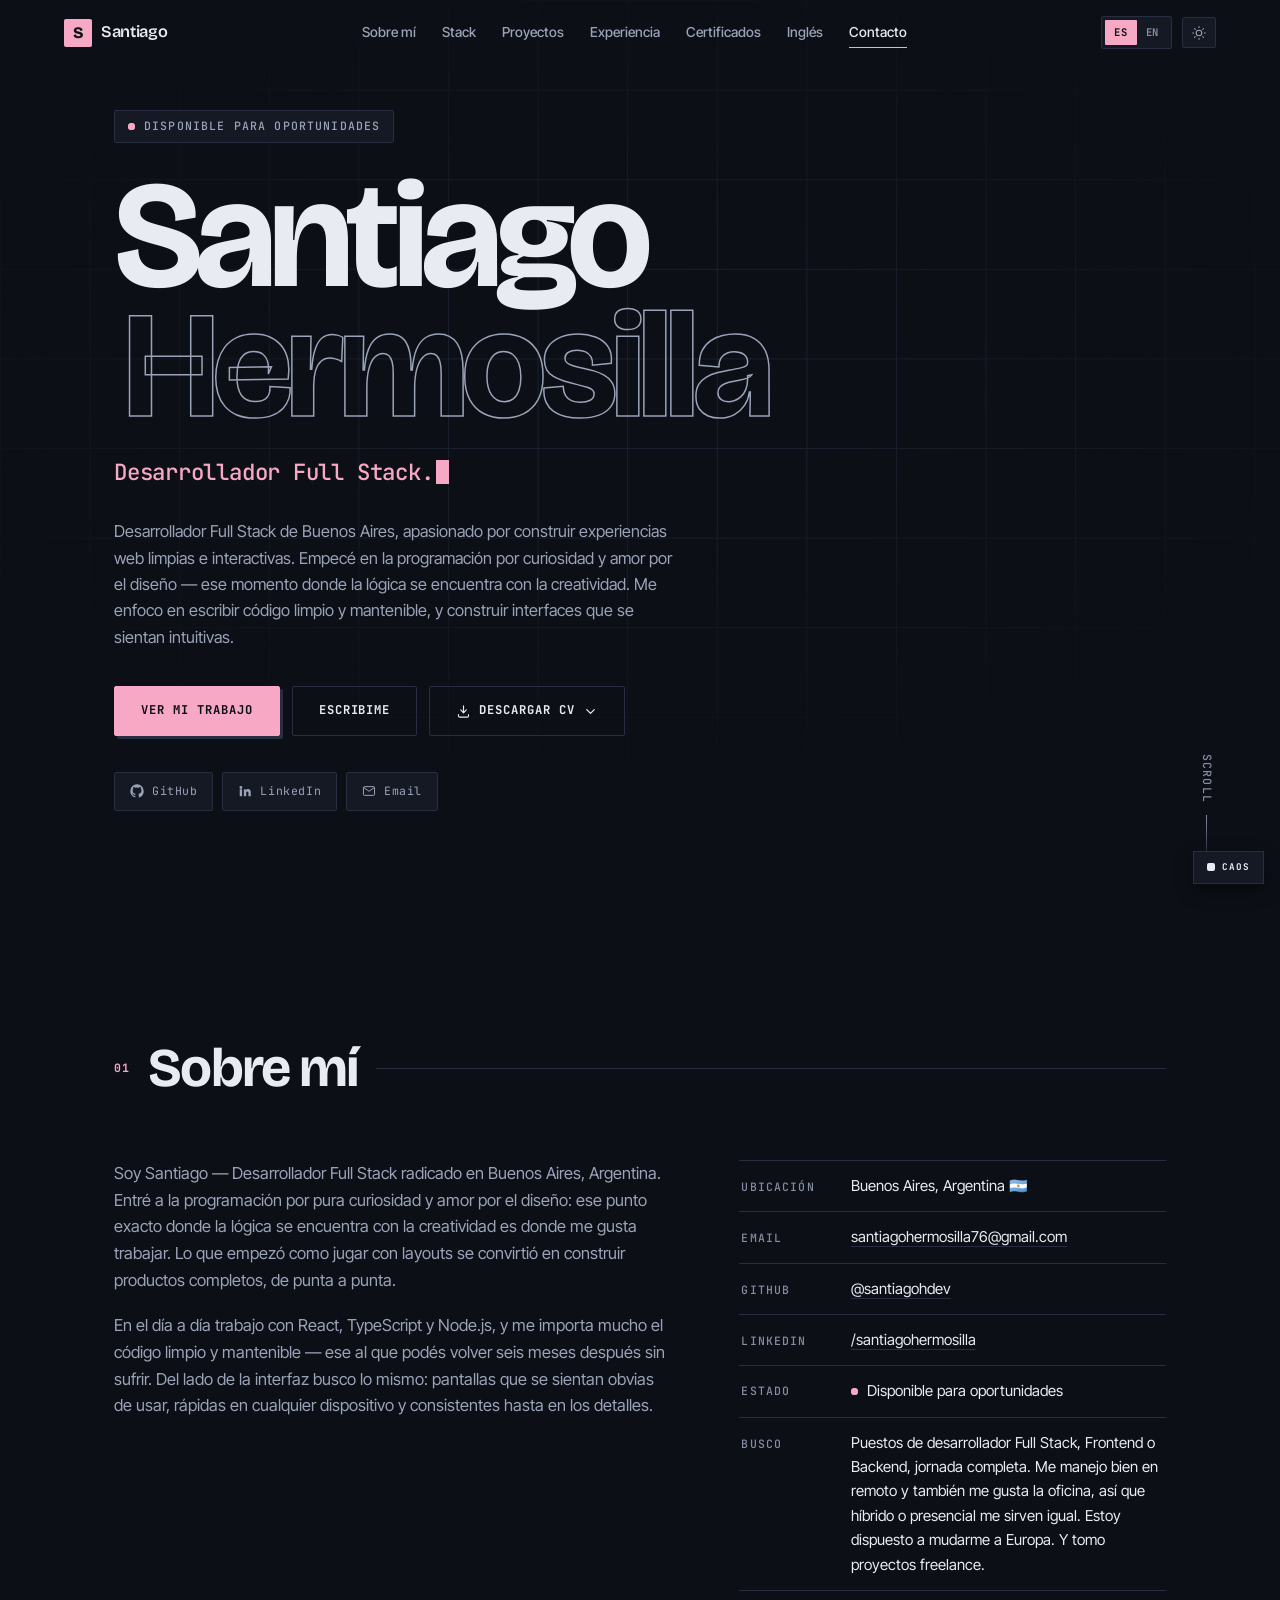
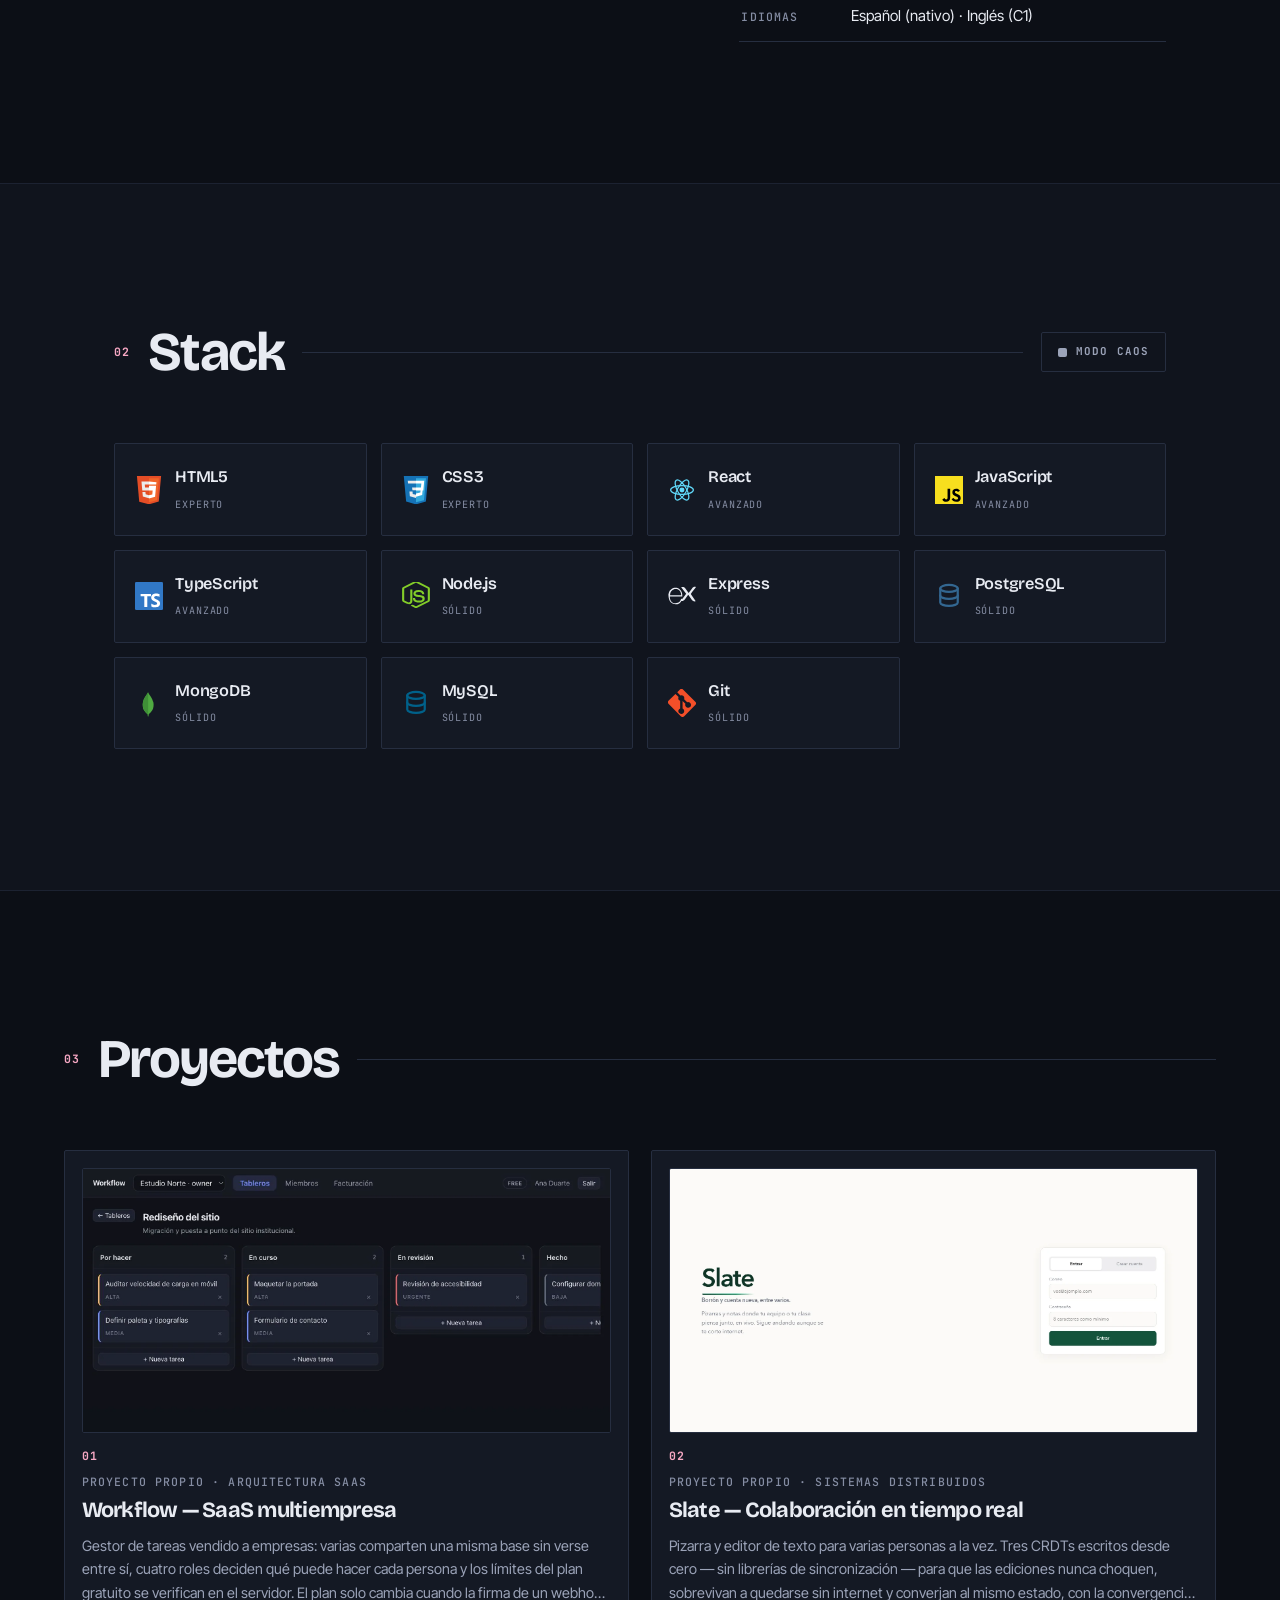
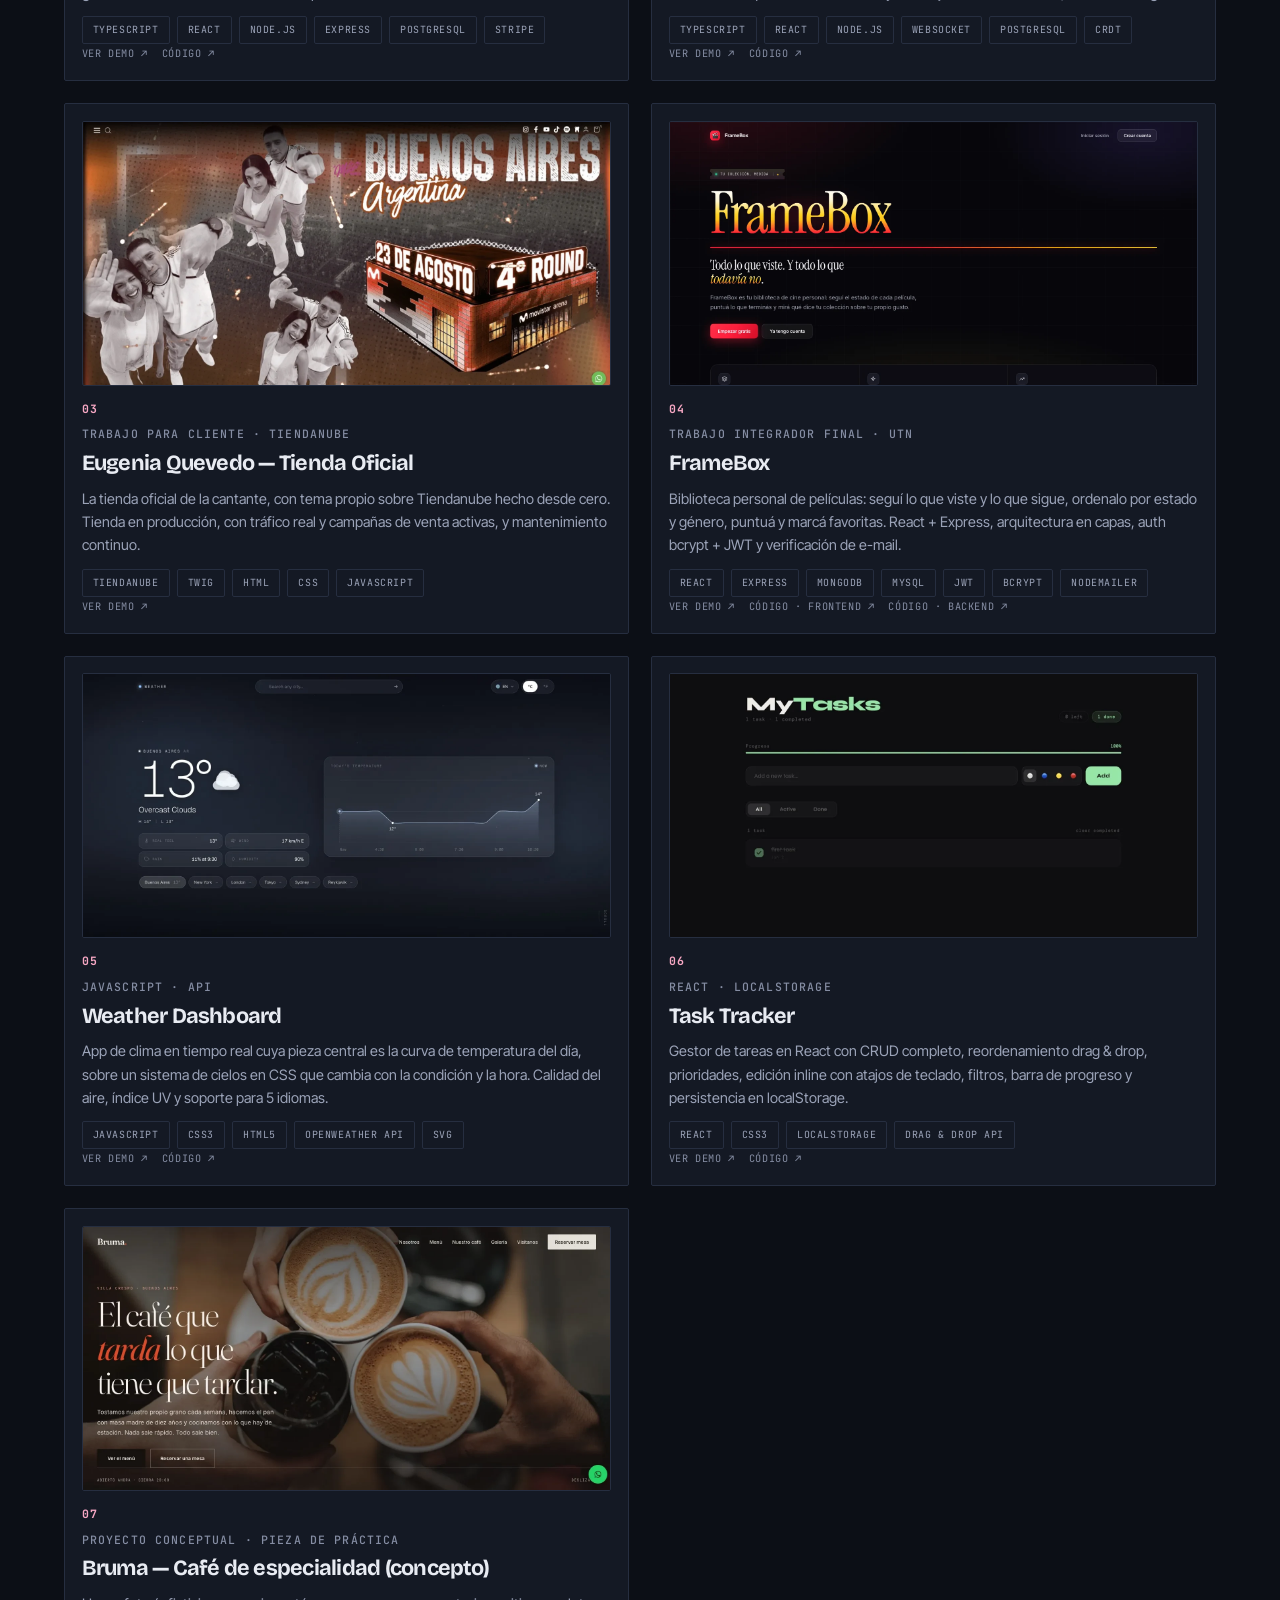
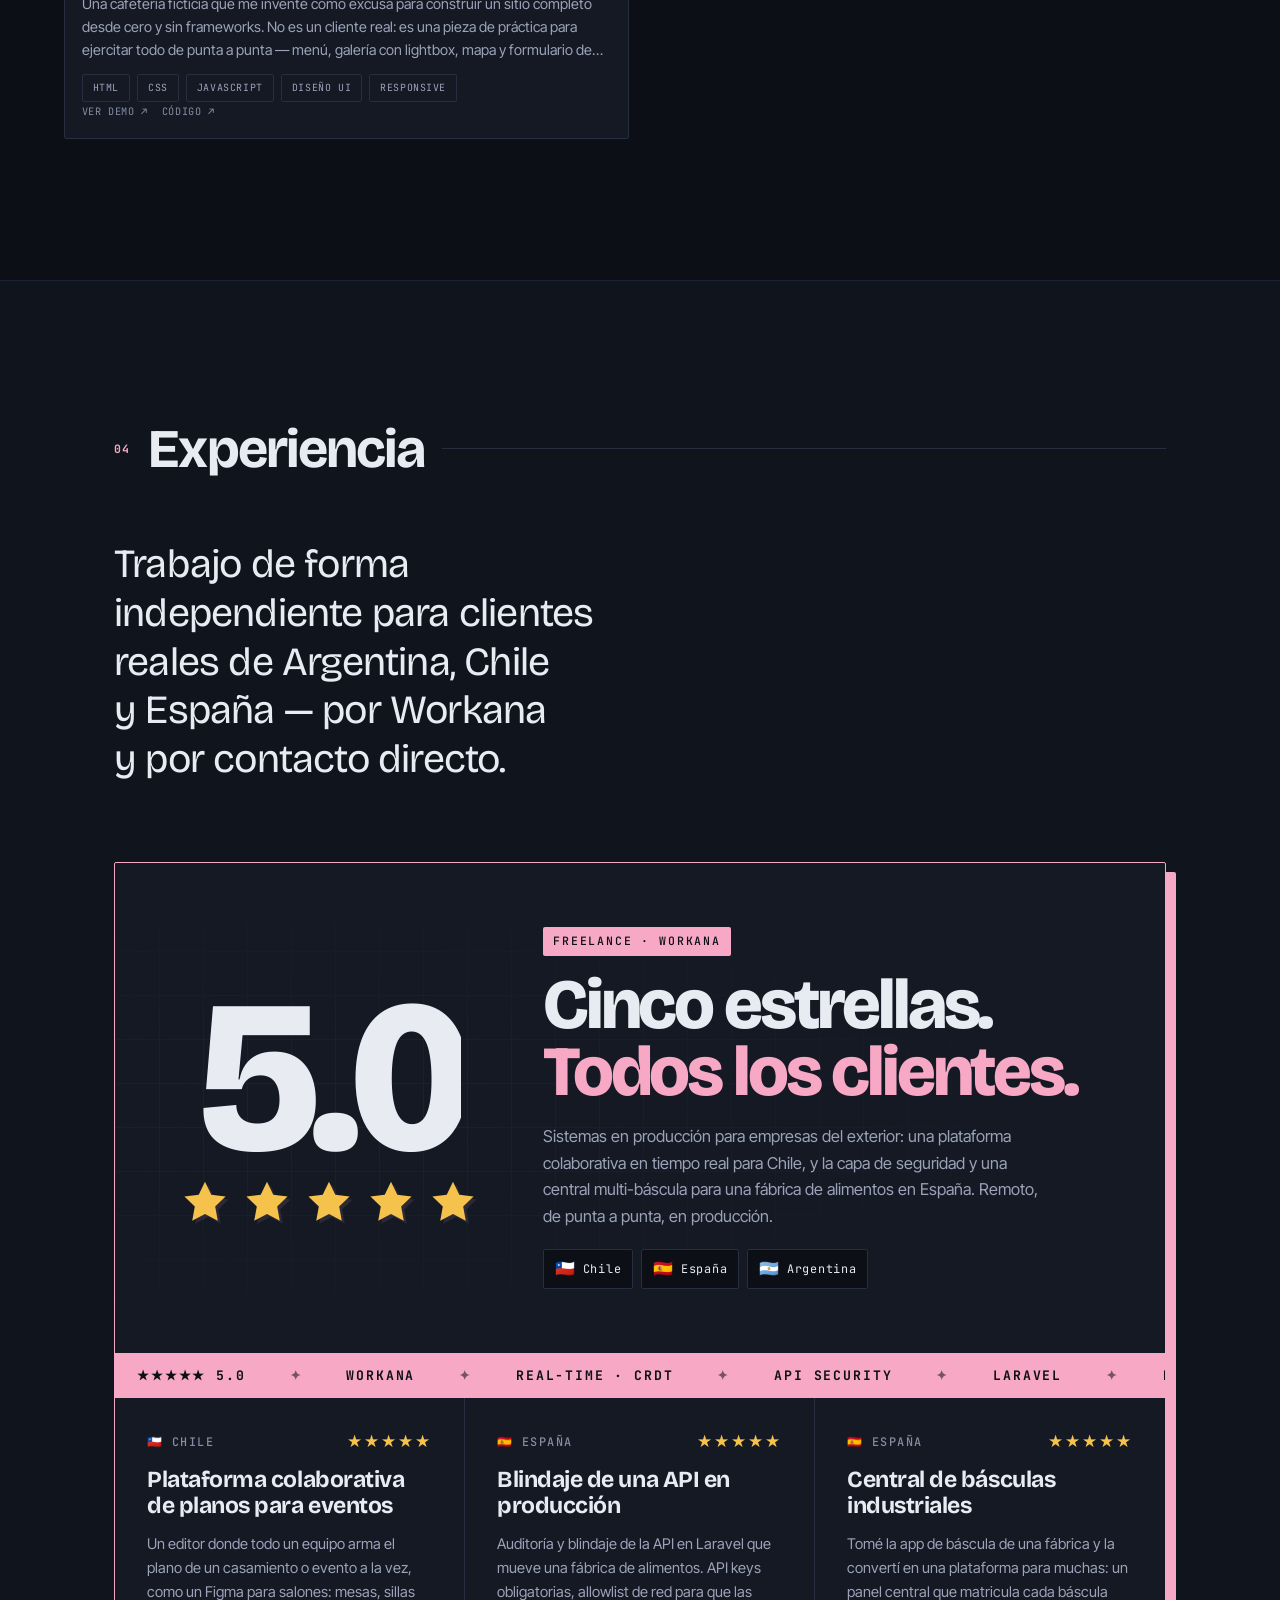
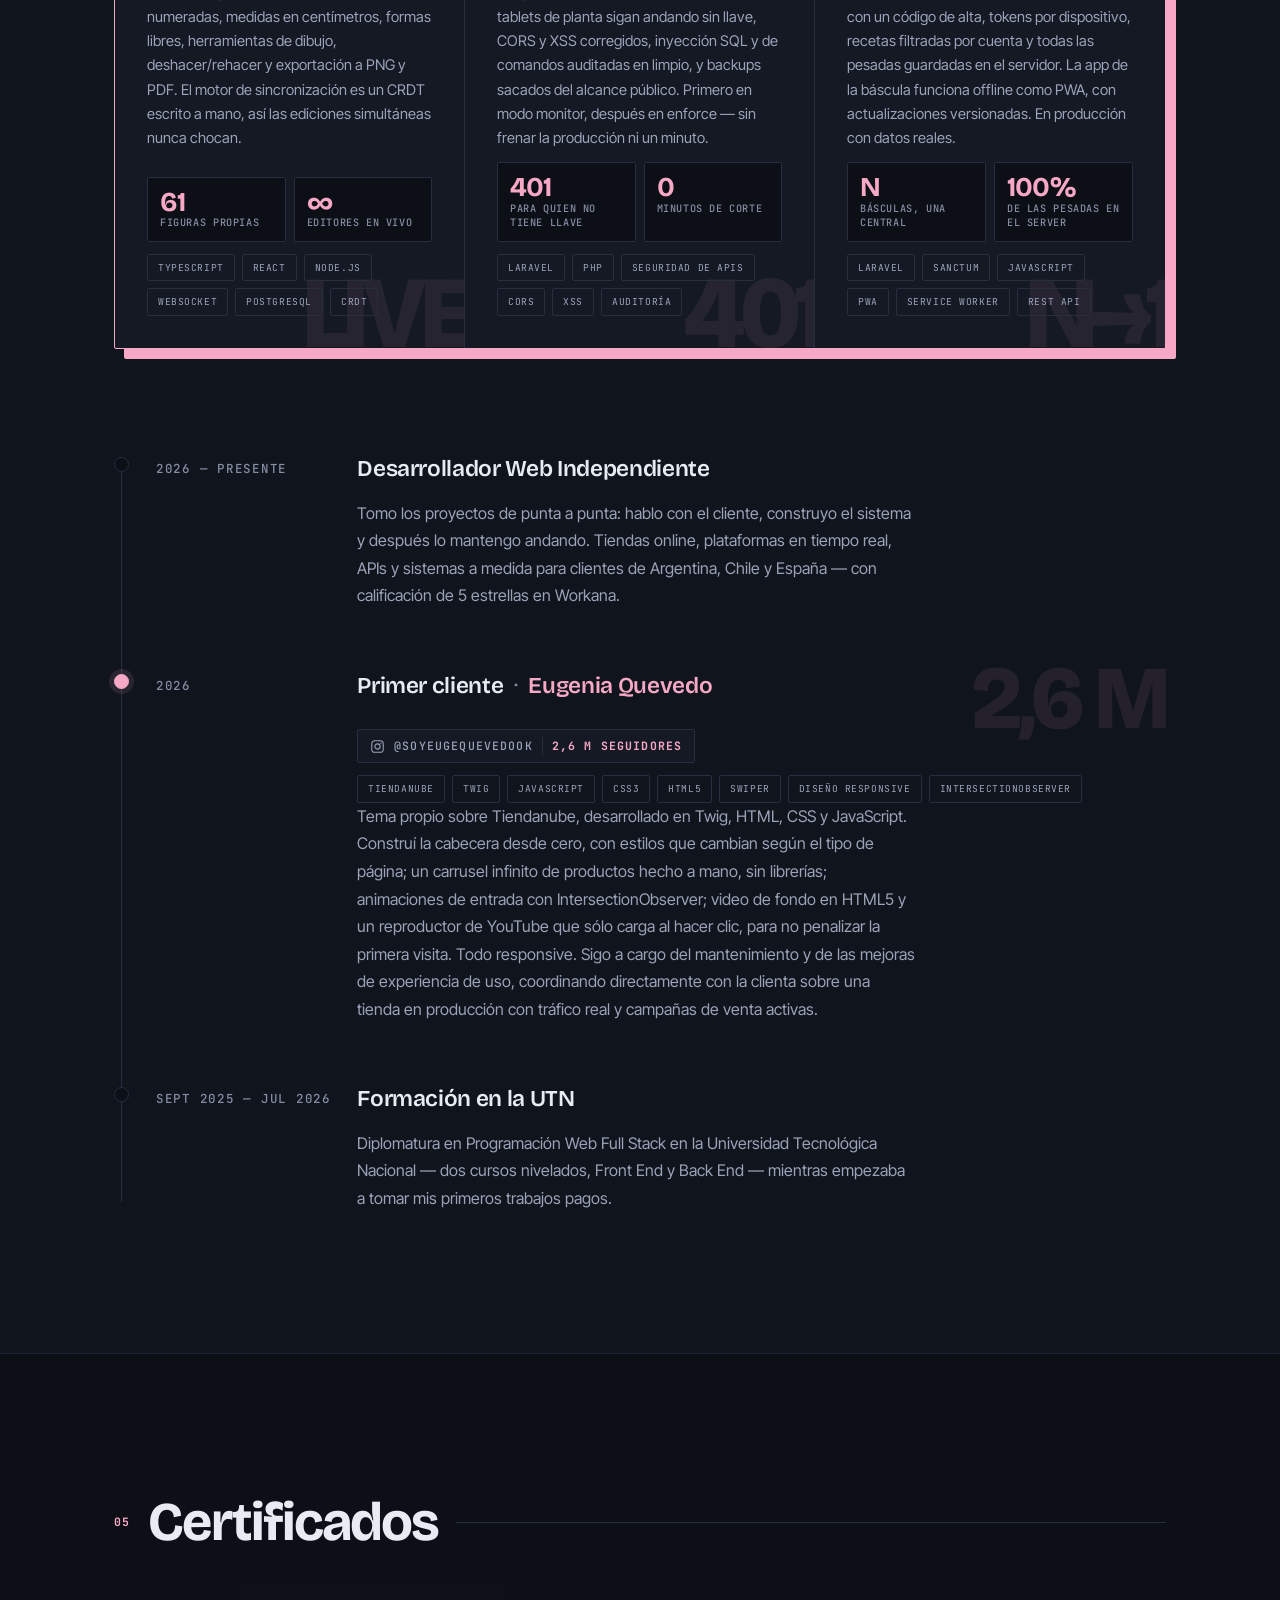
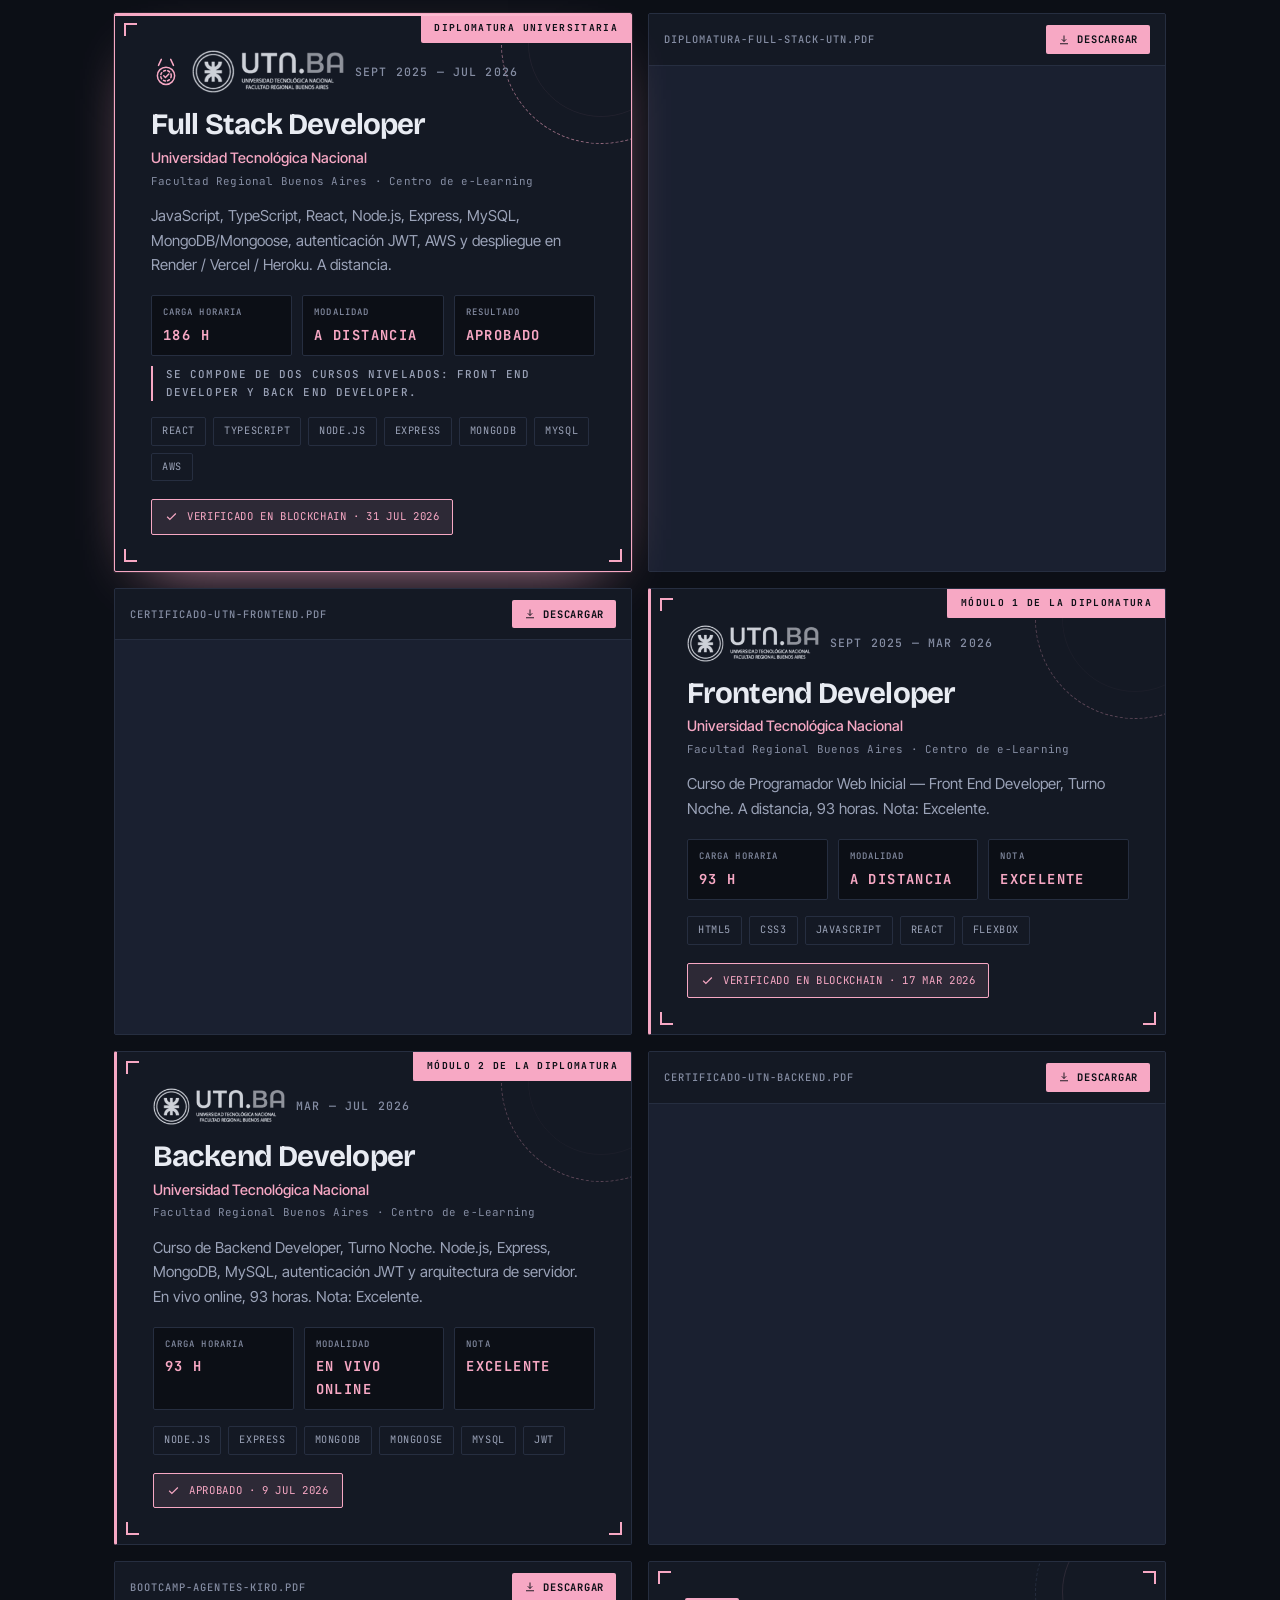
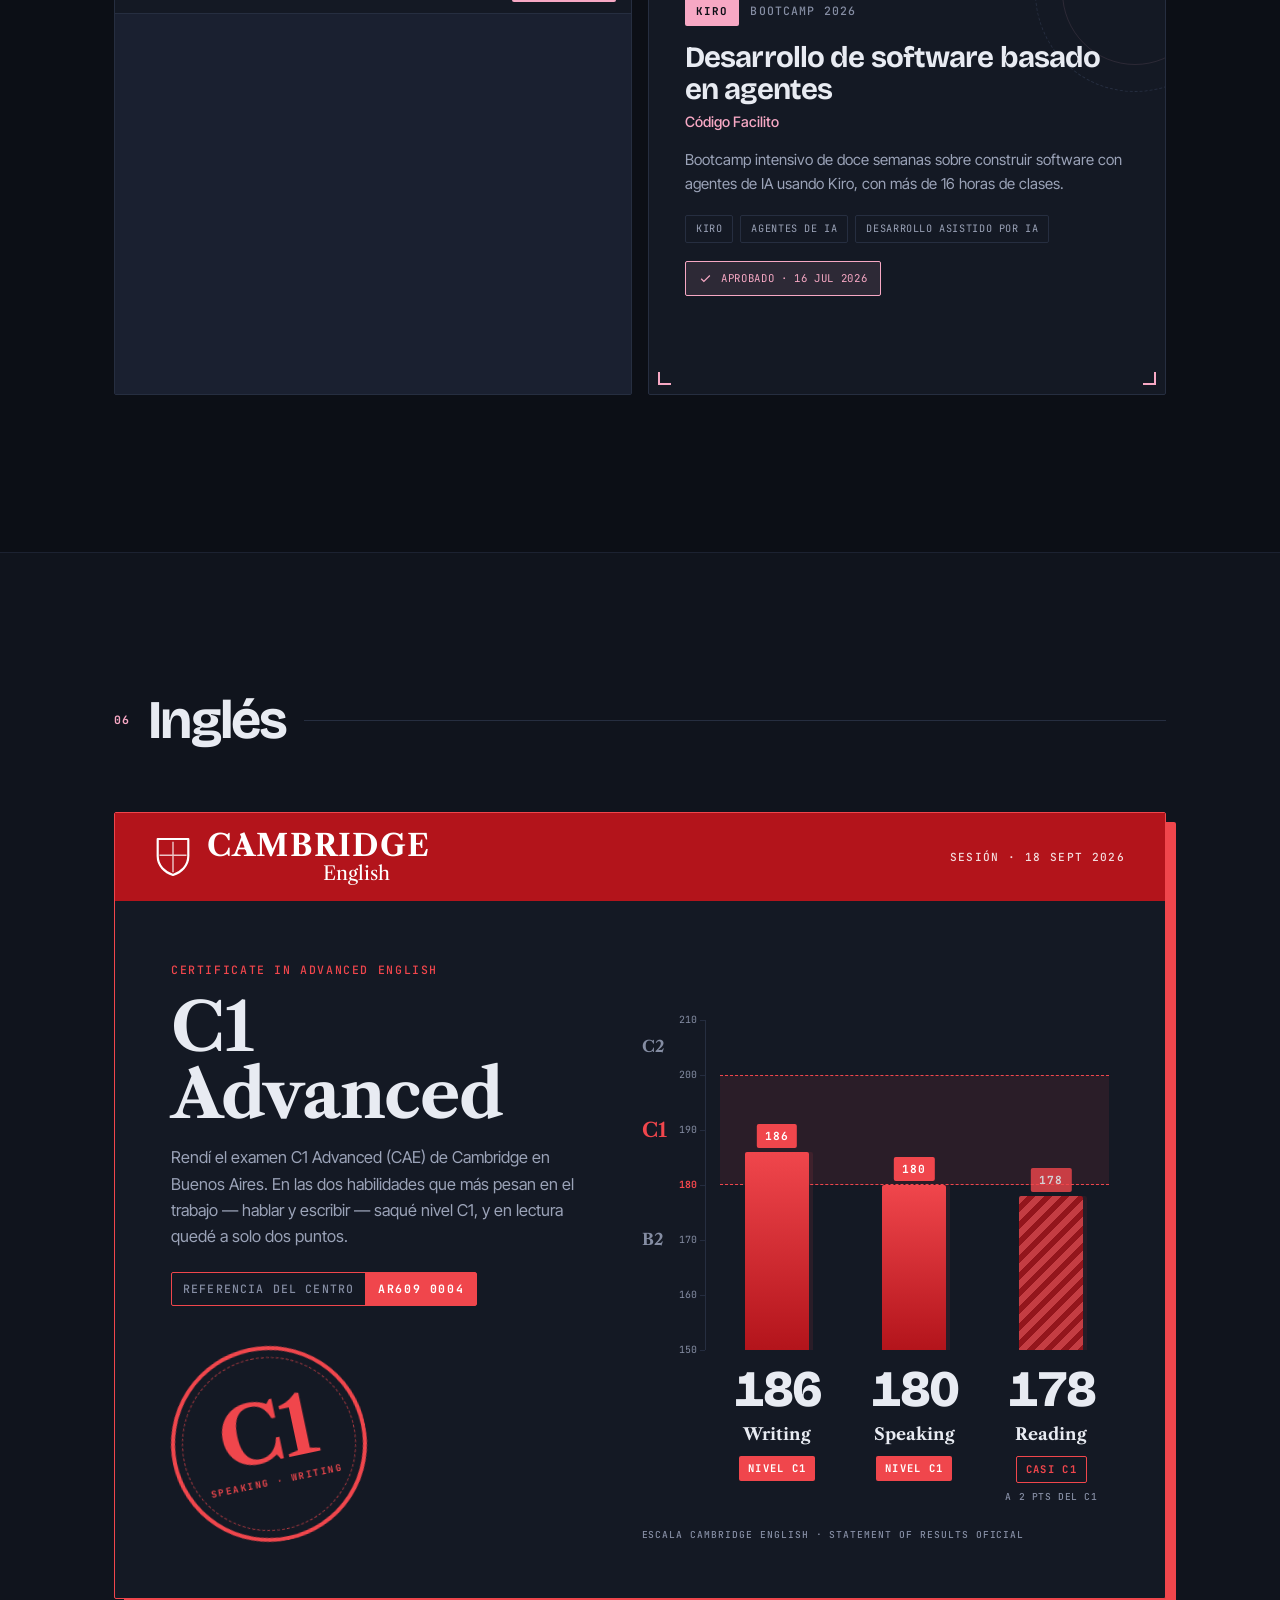
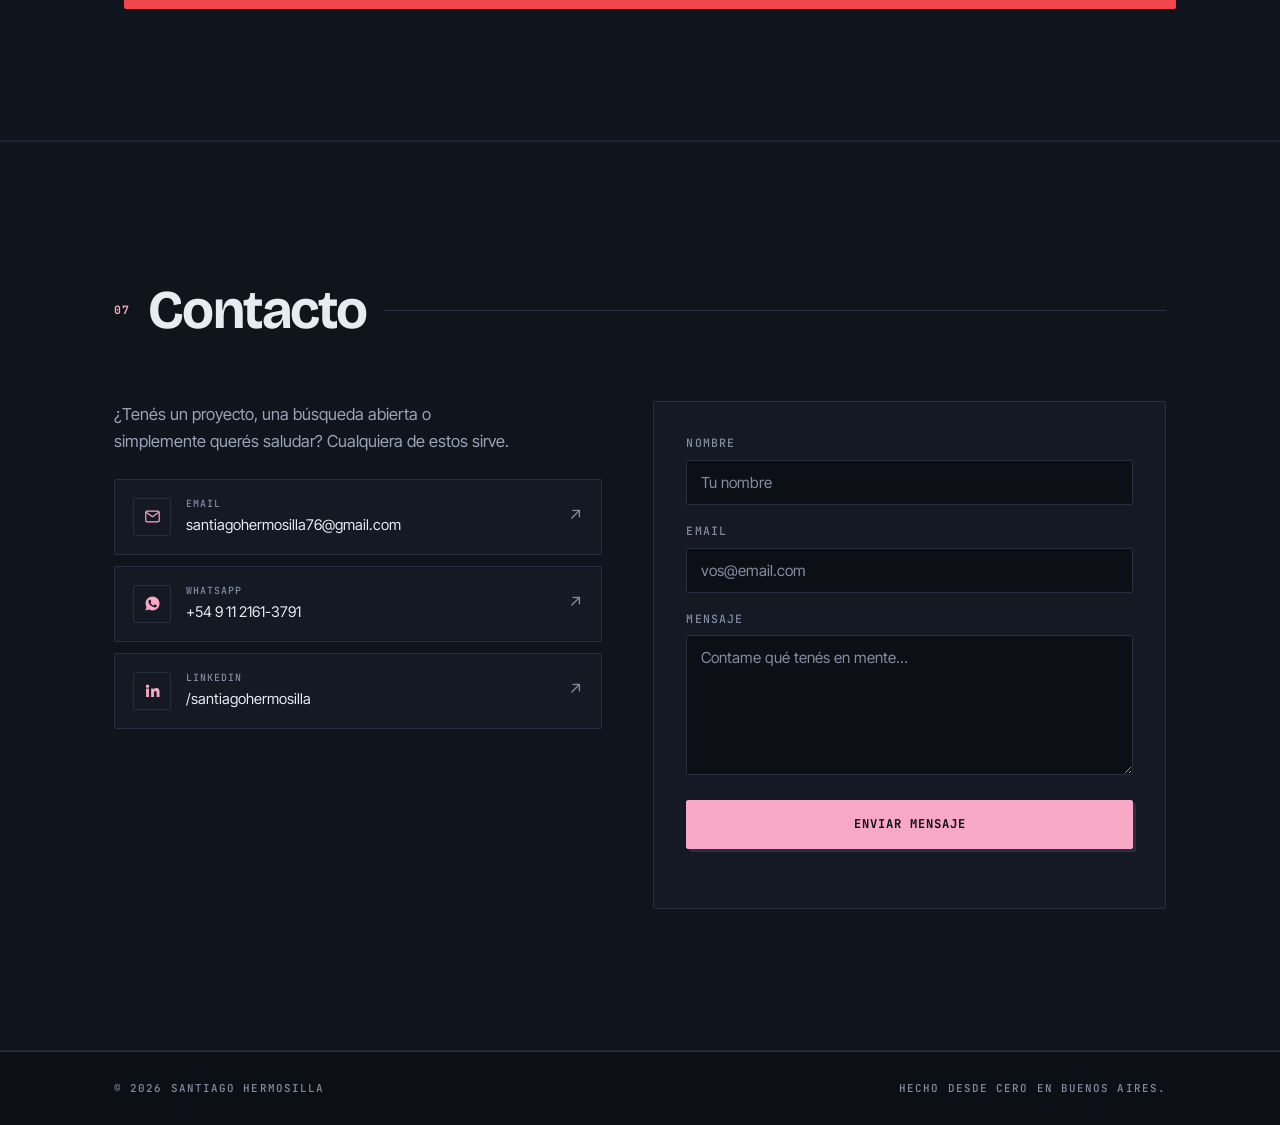
==== commit 2b59a8fe: "Inglés: sumar la referencia del centro Cambridge (AR609 0004)" ====
--- a/index.html
+++ b/index.html
@@ -1087,6 +1087,10 @@
              data-es="Rendí el examen C1 Advanced (CAE) de Cambridge en Buenos Aires. En las dos habilidades que más pesan en el trabajo — hablar y escribir — saqué nivel C1, y en lectura quedé a solo dos puntos.">
             Rendí el examen C1 Advanced (CAE) de Cambridge en Buenos Aires. En las dos habilidades que más pesan en el trabajo — hablar y escribir — saqué nivel C1, y en lectura quedé a solo dos puntos.
           </p>
+          <dl class="cam__ref">
+            <dt class="mono" data-en="Centre reference" data-es="Referencia del centro">Referencia del centro</dt>
+            <dd class="mono">AR609 0004</dd>
+          </dl>
           <div class="cam__stamp" aria-label="Speaking C1 · Writing C1">
             <span class="cam__stamp-ring"></span>
             <span class="cam__stamp-c1">C1</span>
--- a/style.css
+++ b/style.css
@@ -1894,6 +1894,15 @@
 }
 .cam__txt{ color:var(--fg-mid); font-size:1.02rem; max-width:48ch; }
 
+/* Código del centro, con el mismo aire de ficha que los datos de los certificados. */
+.cam__ref{
+  display:inline-flex; align-items:stretch; margin-top:22px;
+  border:var(--bw) solid var(--cam); border-radius:var(--r);
+  font-size:.7rem; letter-spacing:.1em; text-transform:uppercase;
+}
+.cam__ref dt{ padding:7px 11px; color:var(--fg-dim); border-right:var(--bw) solid var(--cam); }
+.cam__ref dd{ padding:7px 12px; color:#fff; background:var(--cam); font-weight:700; letter-spacing:.14em; }
+
 /* ─── El sello ─── */
 .cam__stamp{
   position:relative;
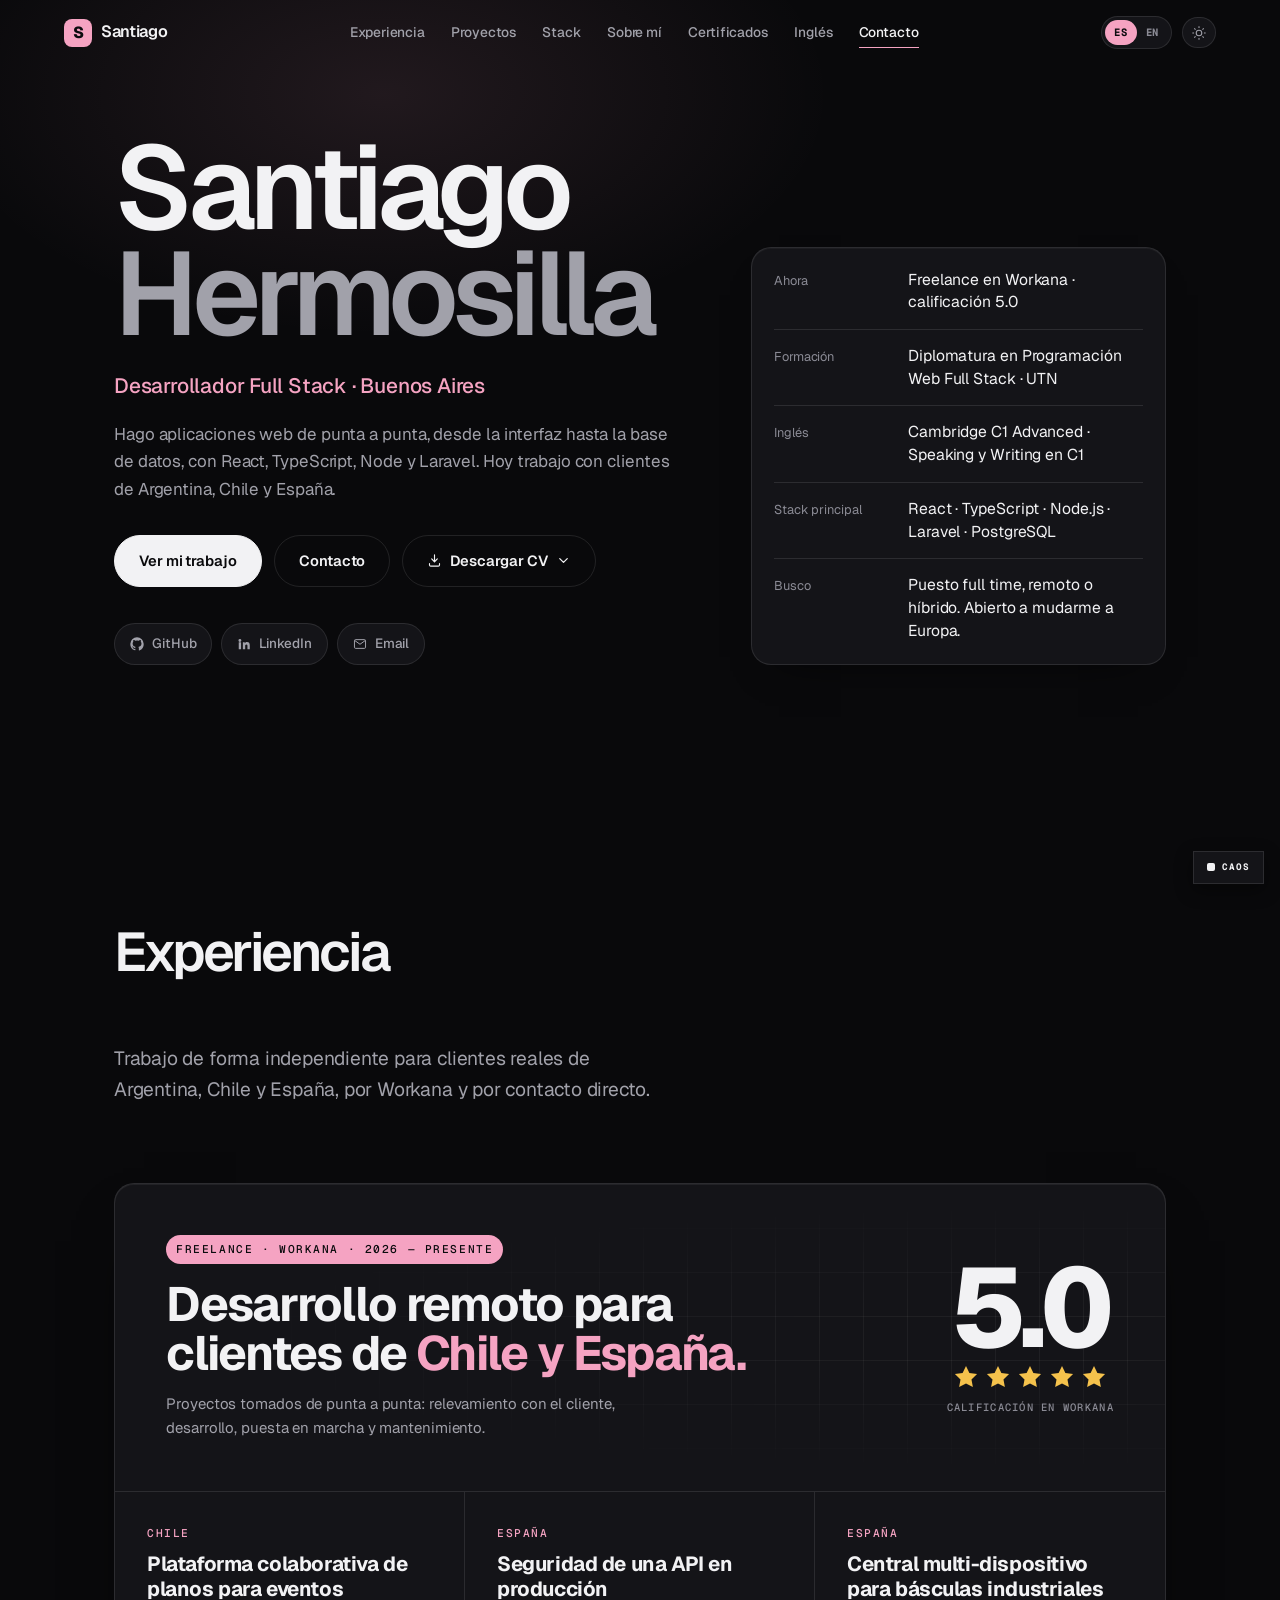
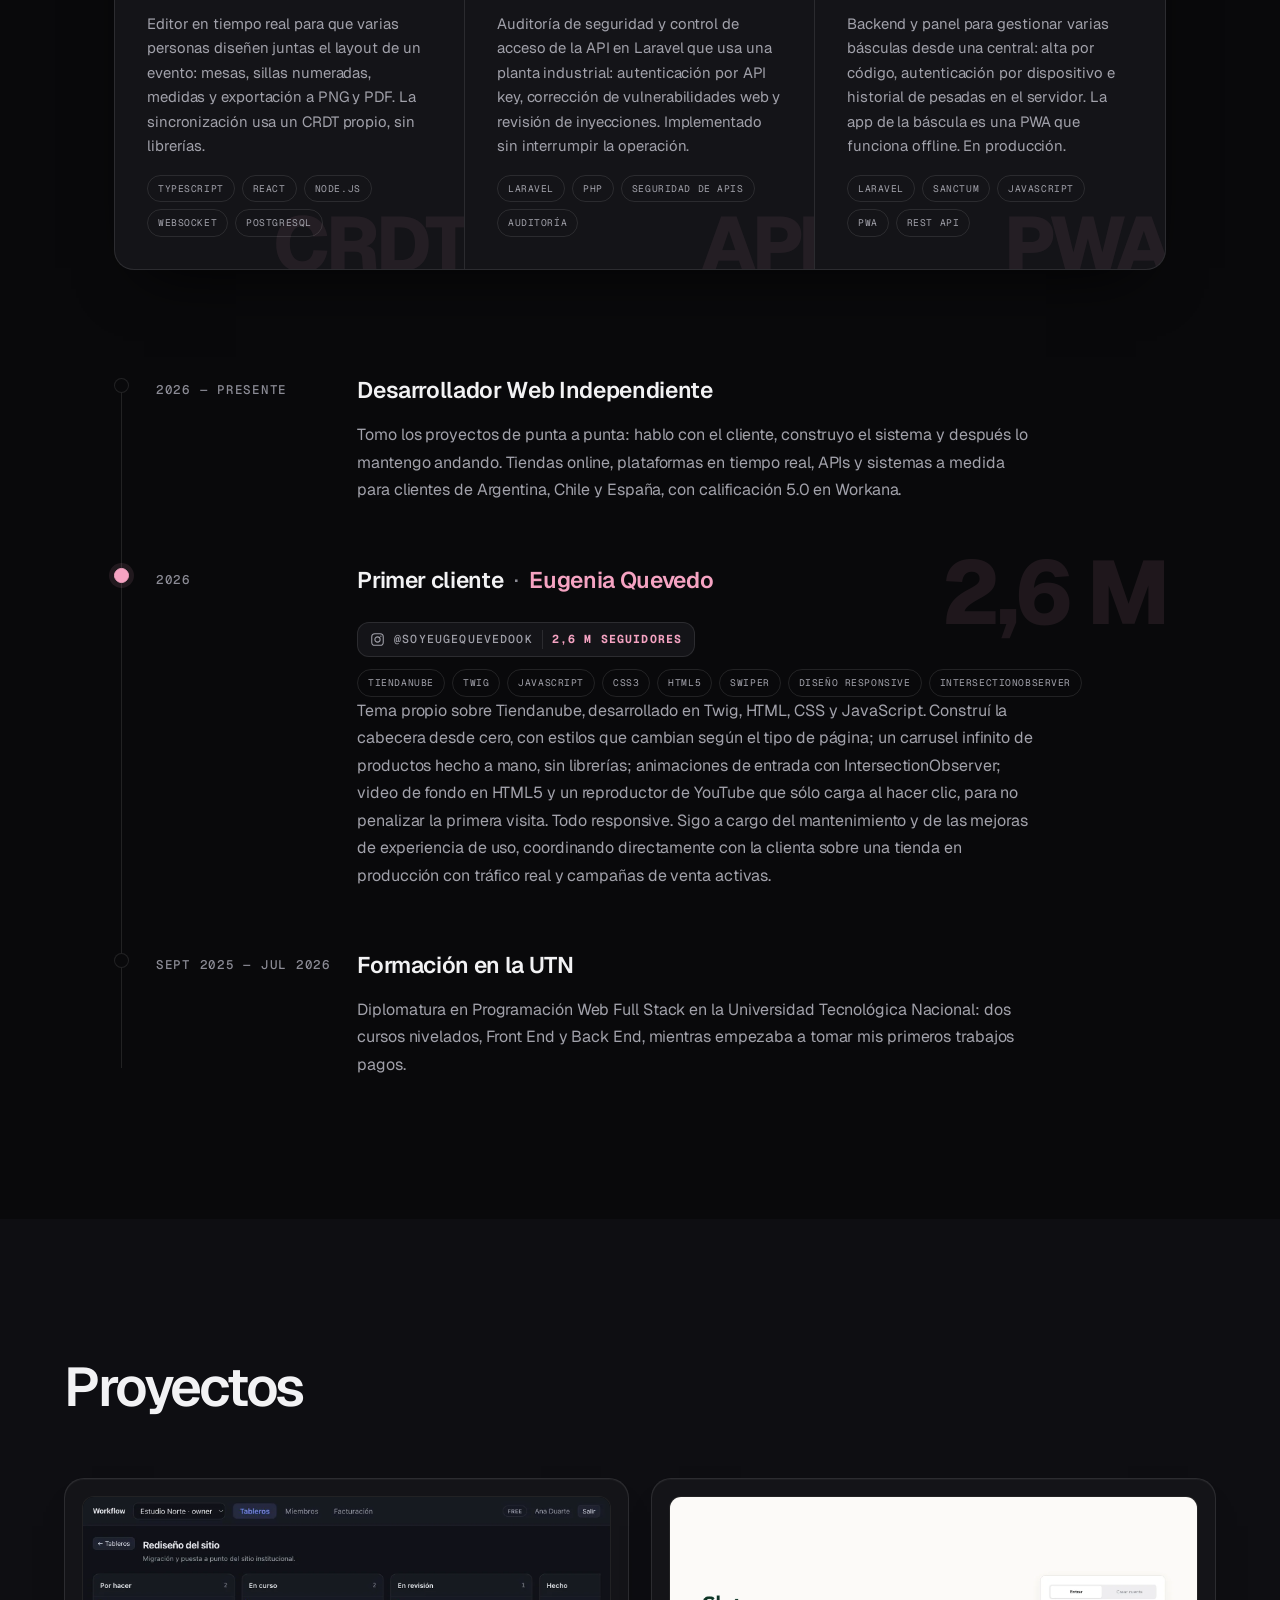
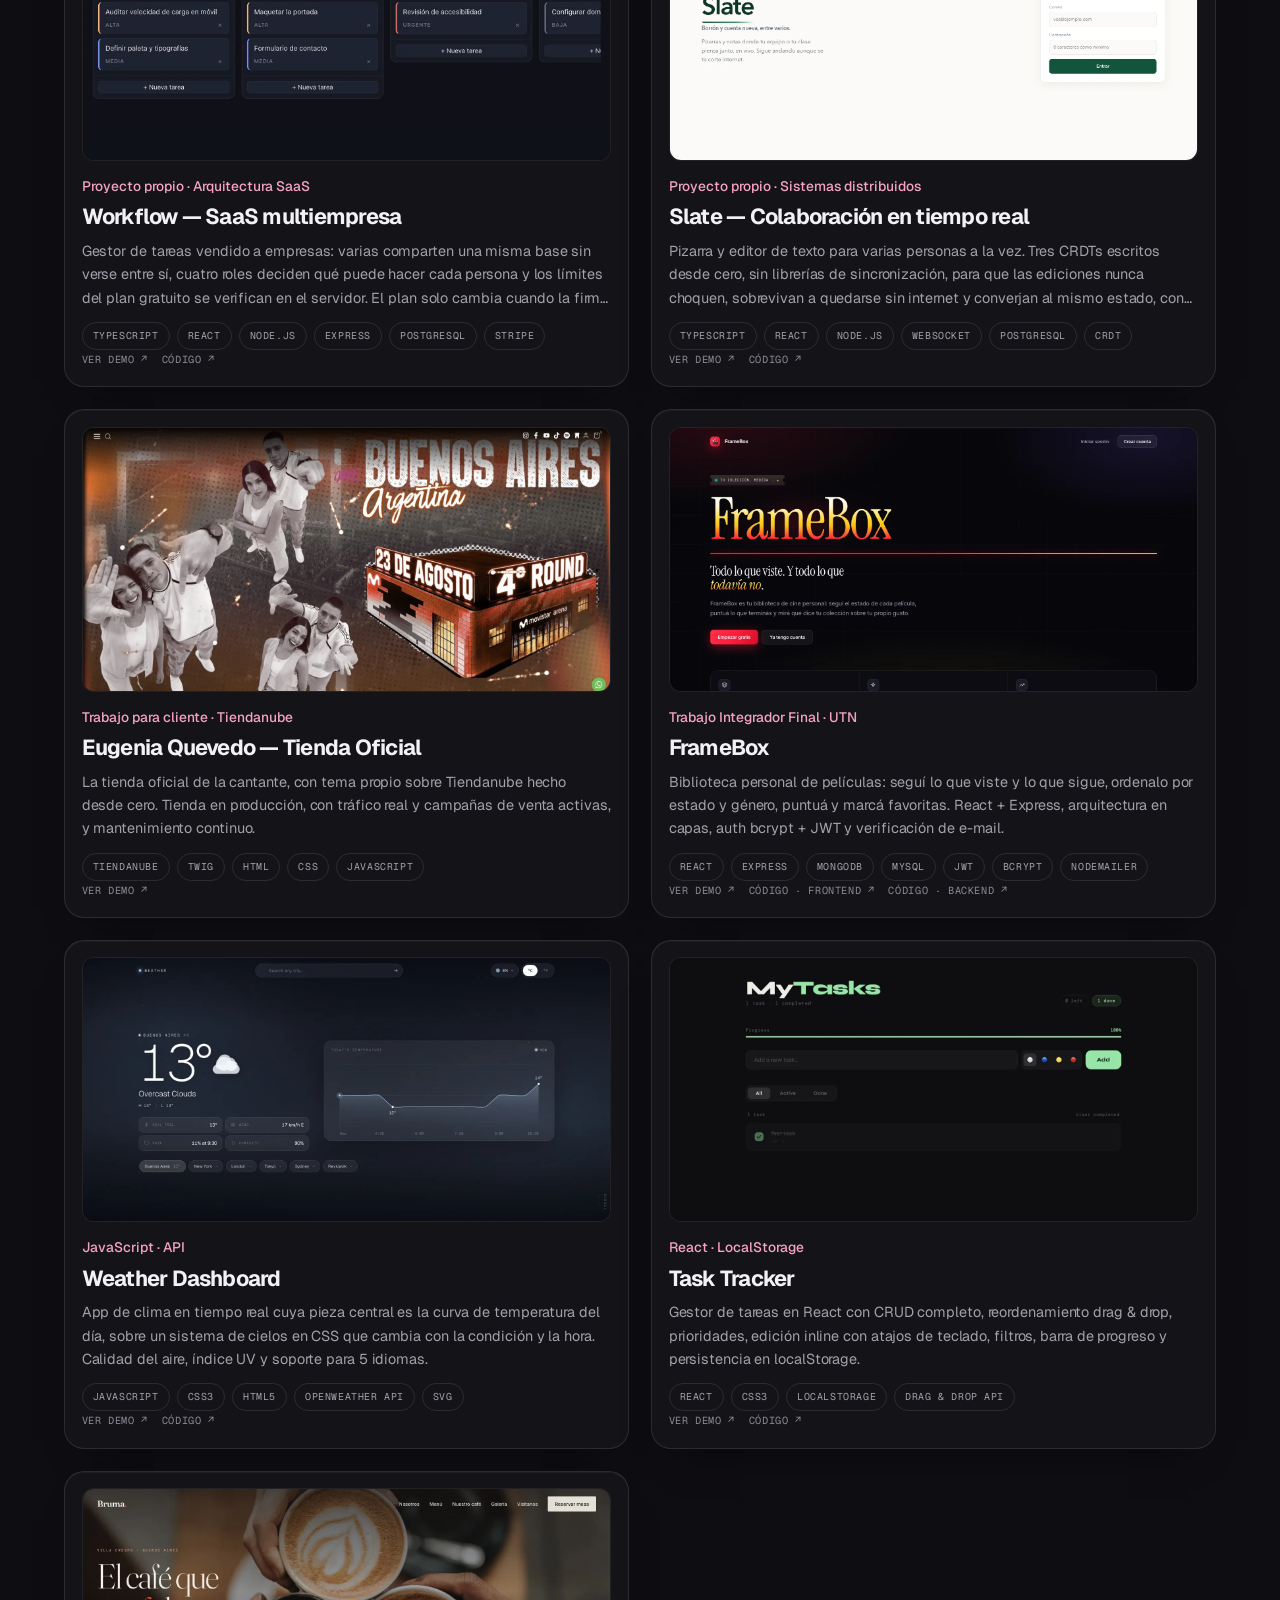
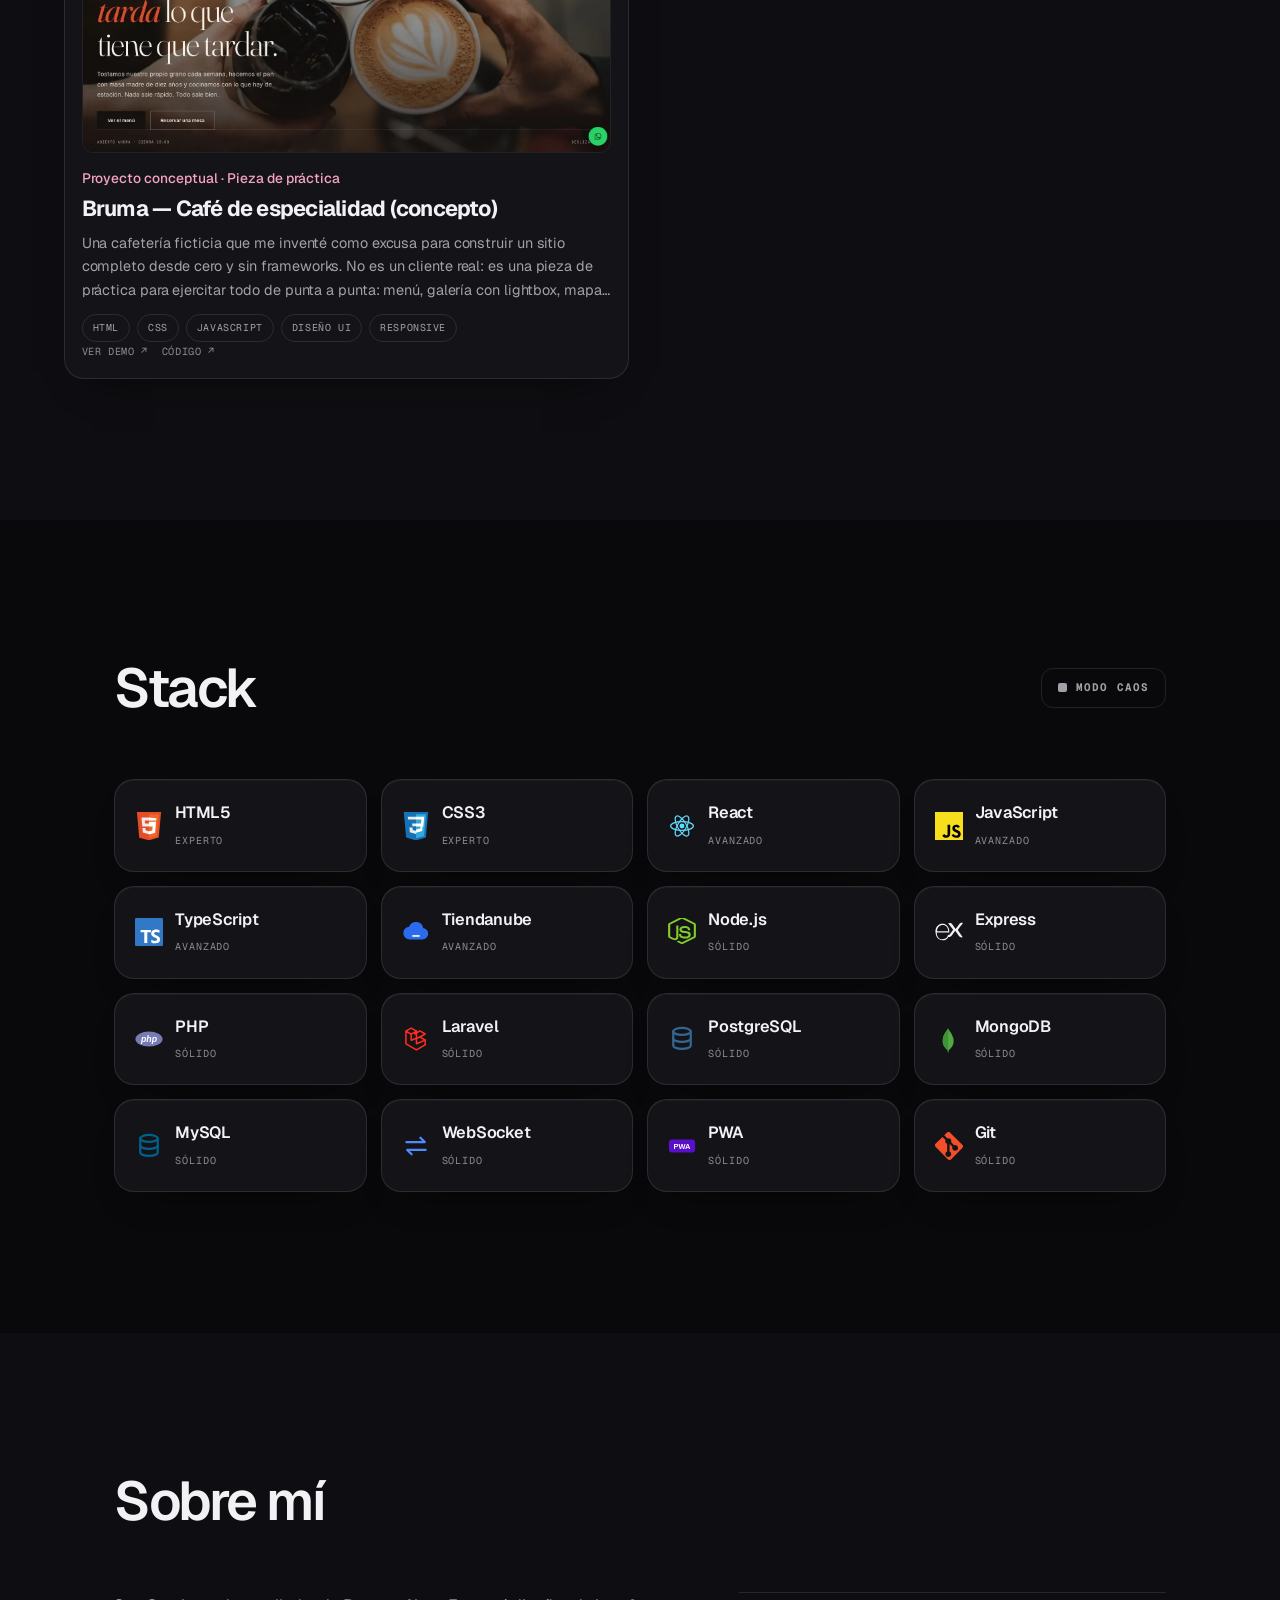
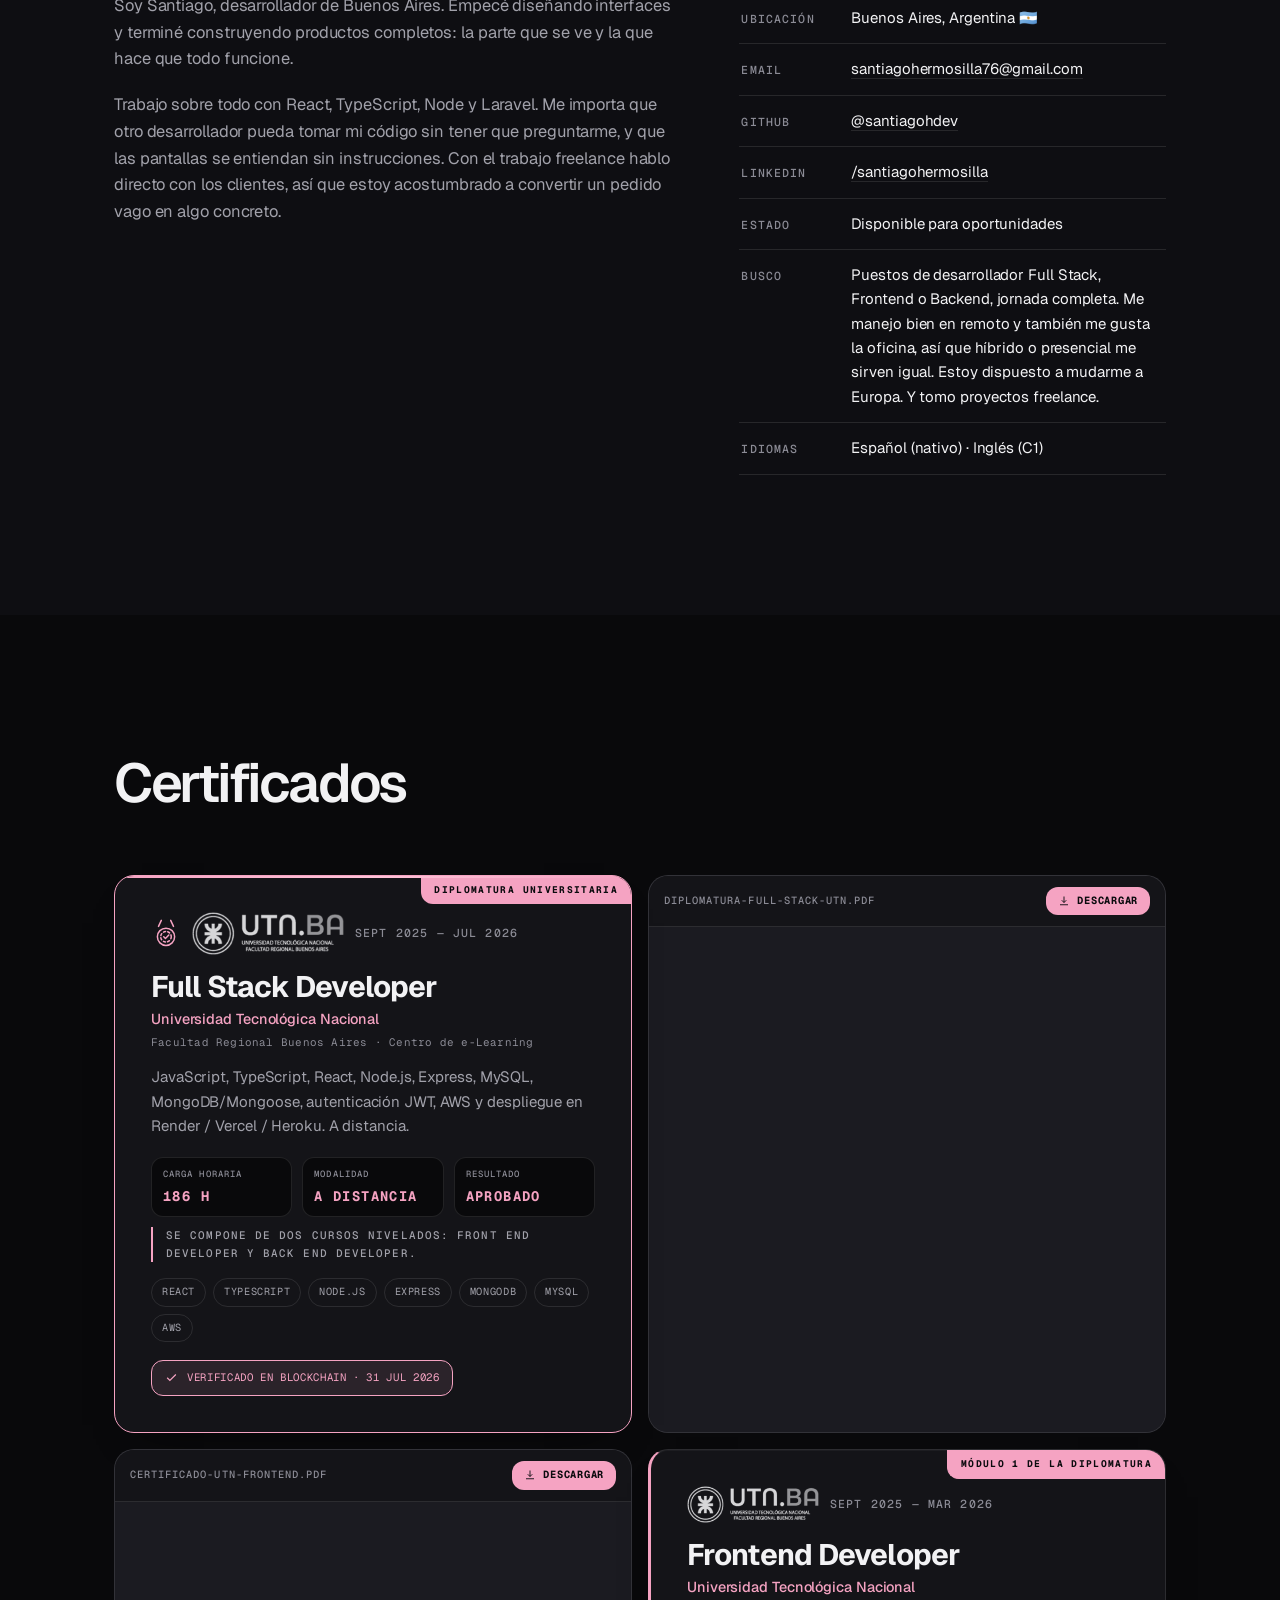
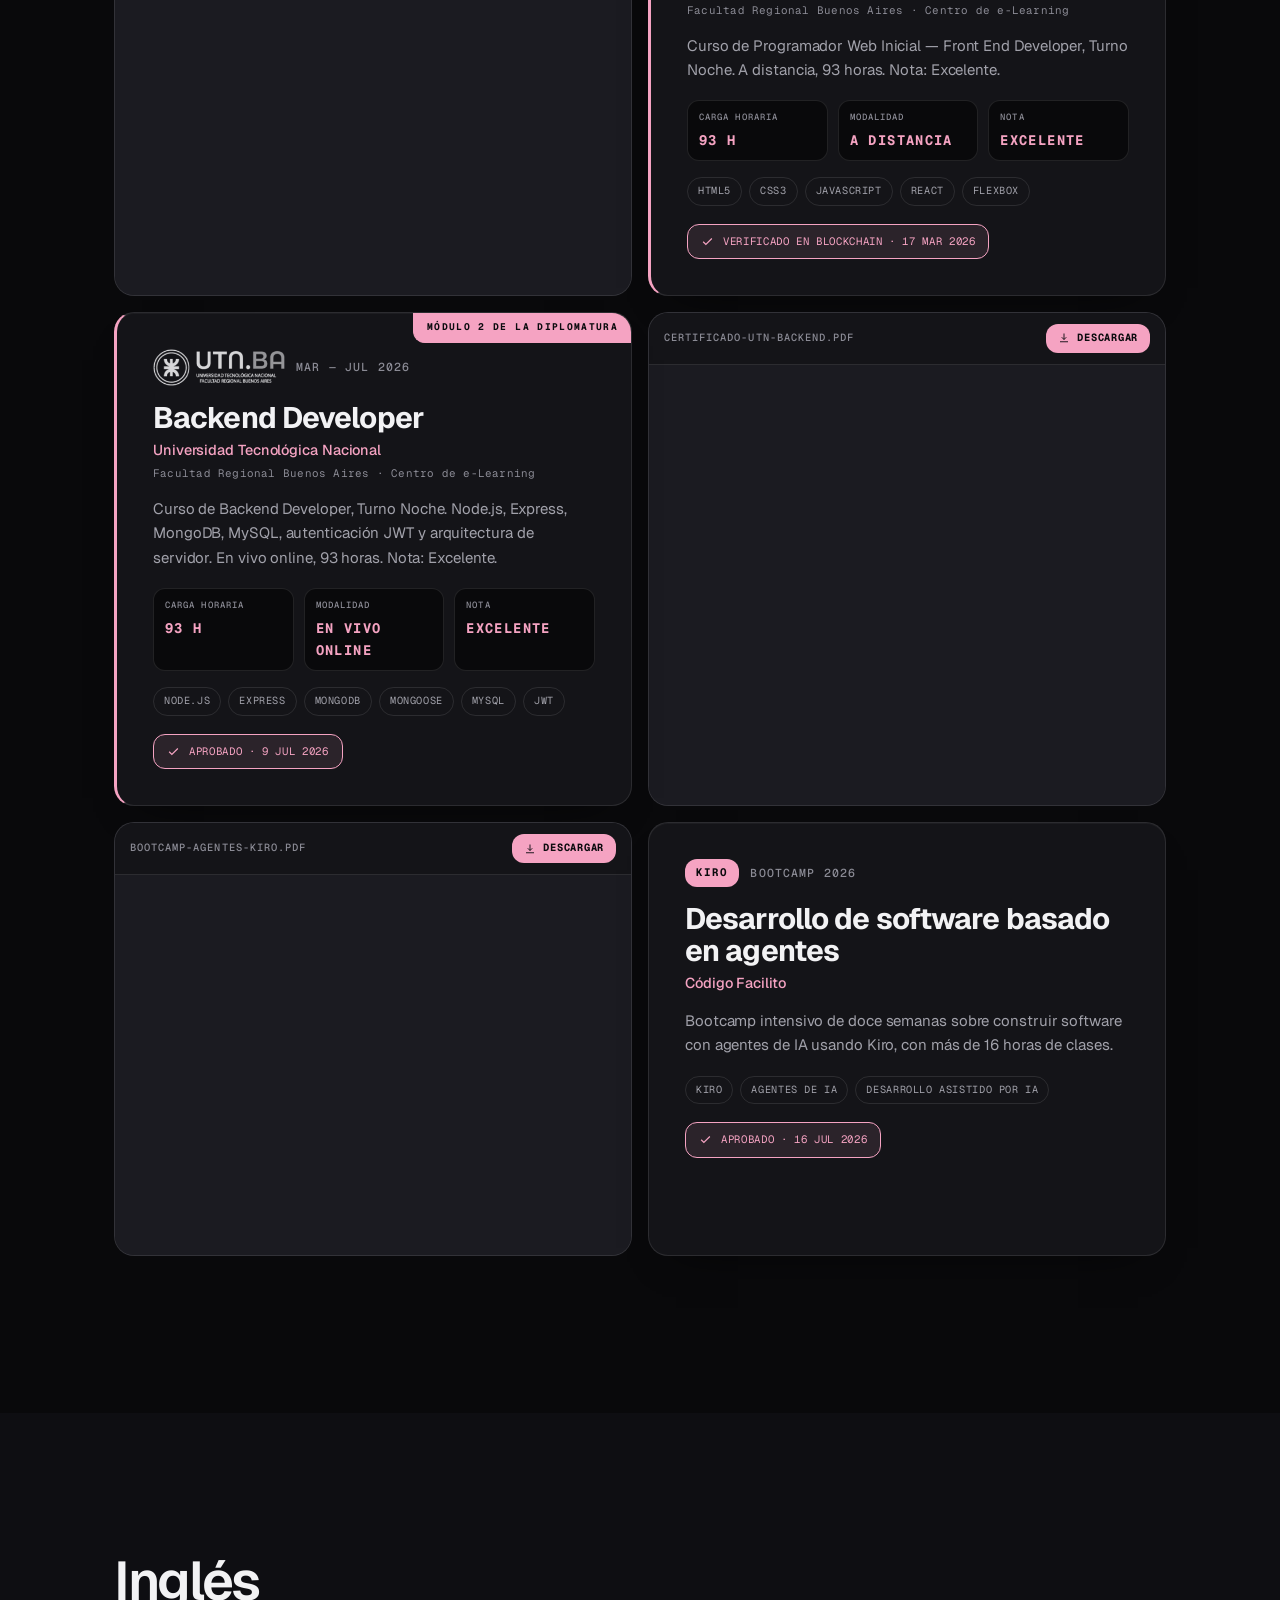
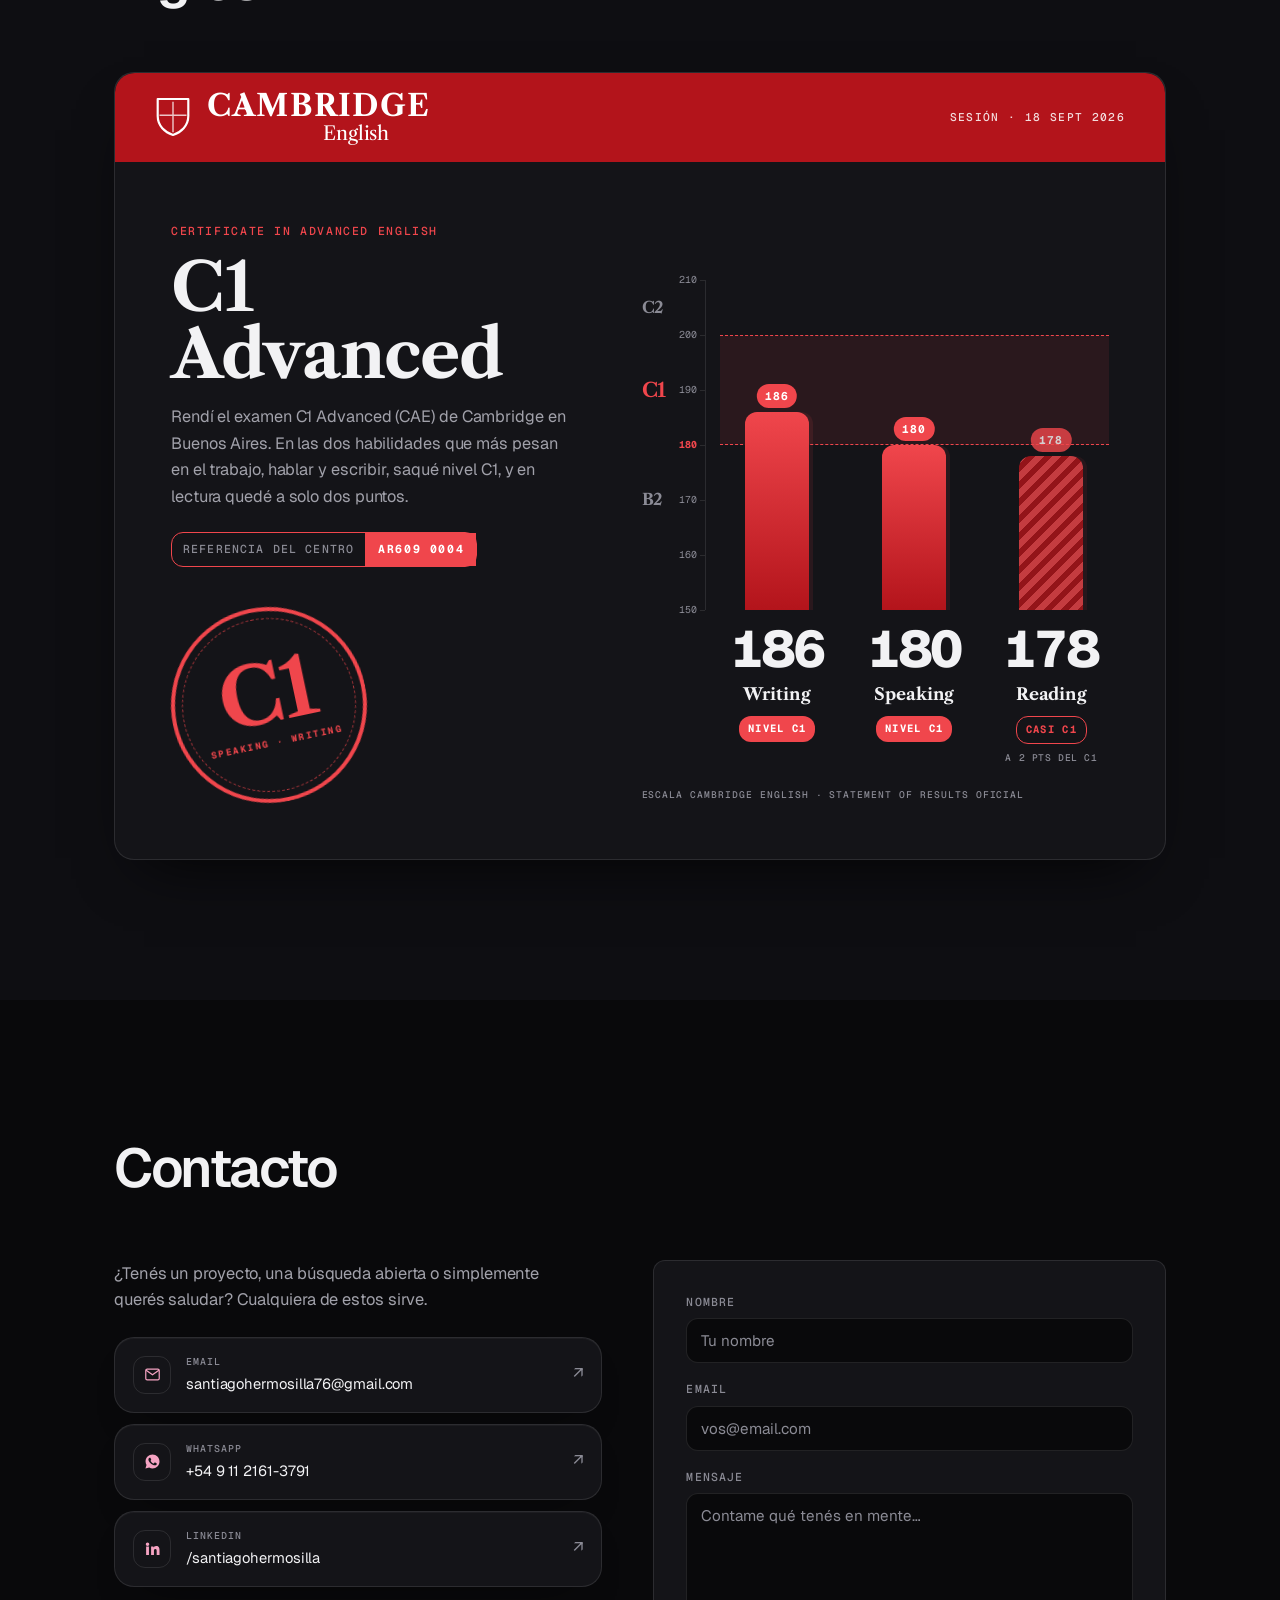
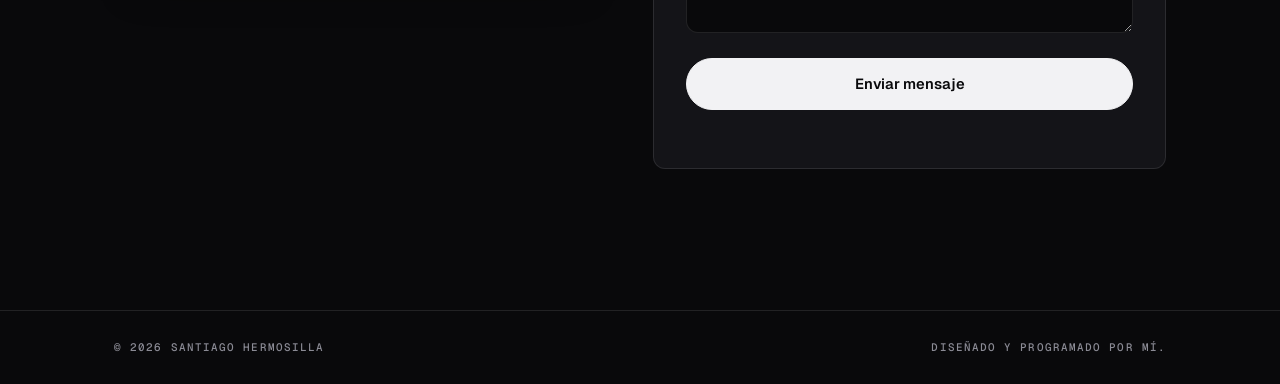
==== commit fd298222: "Renovar el diseño y reordenar el portfolio - Experiencia antes que Proyectos; nuevo hero con ficha d" ====
--- a/index.html
+++ b/index.html
@@ -33,7 +33,7 @@
 <link rel="apple-touch-icon" href="apple-touch-icon.png">
 <link rel="preconnect" href="https://fonts.googleapis.com">
 <link rel="preconnect" href="https://fonts.gstatic.com" crossorigin>
-<link href="https://fonts.googleapis.com/css2?family=Bricolage+Grotesque:opsz,wght@12..96,300..800&family=Inter+Tight:wght@300;400;500;600&family=JetBrains+Mono:wght@400;500;700&family=Libre+Caslon+Text:wght@400;700&display=swap" rel="stylesheet">
+<link href="https://fonts.googleapis.com/css2?family=Geist:wght@300..800&family=Geist+Mono:wght@400;500;700&family=Libre+Caslon+Text:wght@400;700&display=swap" rel="stylesheet">
 <link rel="stylesheet" href="style.css">
 
 <!-- ══════════ DATOS ESTRUCTURADOS ══════════ -->
@@ -61,7 +61,7 @@
     "name": "Cambridge C1 Advanced — Speaking C1, Writing C1",
     "recognizedBy": { "@type": "Organization", "name": "Cambridge University Press & Assessment" }
   },
-  "knowsAbout": ["JavaScript", "TypeScript", "React", "Node.js", "Express", "MongoDB", "MySQL", "PostgreSQL", "CRDT"],
+  "knowsAbout": ["JavaScript", "TypeScript", "React", "Node.js", "Express", "PHP", "Laravel", "MongoDB", "MySQL", "PostgreSQL", "WebSocket", "PWA", "Tiendanube", "CRDT"],
   "sameAs": [
     "https://github.com/santiagohdev",
     "https://www.linkedin.com/in/santiagohermosilla/"
@@ -71,22 +71,6 @@
 </head>
 <body>
 
-<!-- ══════════ CURSOR ══════════ -->
-<div class="cursor-dot" id="cursorDot" aria-hidden="true"></div>
-<div class="cursor-ring" id="cursorRing" aria-hidden="true"></div>
-
-<!-- ══════════ LOADER ══════════ -->
-<div class="loader" id="loader">
-  <div class="loader__inner">
-    <div class="loader__name" id="loaderName" aria-hidden="true"></div>
-    <div class="loader__meta">
-      <span class="mono" data-en="FULL STACK DEVELOPER" data-es="DESARROLLADOR FULL STACK">DESARROLLADOR FULL STACK</span>
-      <span class="mono" id="loaderPct">00</span>
-    </div>
-    <div class="loader__track"><div class="loader__bar" id="loaderBar"></div></div>
-  </div>
-</div>
-<div class="wipe" id="wipe" aria-hidden="true"></div>
 
 <!-- ══════════ NAV ══════════ -->
 <header class="nav" id="nav">
@@ -96,10 +80,10 @@
   </a>
 
   <nav class="nav__links" id="navLinks">
+    <a href="#experience" data-en="Experience" data-es="Experiencia" data-cursor="link">Experiencia</a>
+    <a href="#projects"   data-en="Projects"   data-es="Proyectos"   data-cursor="link">Proyectos</a>
+    <a href="#stack"      data-en="Skills"     data-es="Stack"       data-cursor="link">Stack</a>
     <a href="#about"      data-en="About"      data-es="Sobre mí"    data-cursor="link">Sobre mí</a>
-    <a href="#stack"      data-en="Skills"     data-es="Stack"       data-cursor="link">Stack</a>
-    <a href="#projects"   data-en="Projects"   data-es="Proyectos"   data-cursor="link">Proyectos</a>
-    <a href="#experience" data-en="Experience" data-es="Experiencia" data-cursor="link">Experiencia</a>
     <a href="#certs"      data-en="Certs"      data-es="Certificados" data-cursor="link">Certificados</a>
     <a href="#english"    data-en="English"    data-es="Inglés"      data-cursor="link">Inglés</a>
     <a href="#contact"    data-en="Contact"    data-es="Contacto"    data-cursor="link">Contacto</a>
@@ -123,32 +107,23 @@
 
 <!-- ══════════ HERO ══════════ -->
 <section class="hero">
-  <div class="hero__grid" aria-hidden="true"></div>
   <div class="wrap hero__wrap">
-
-    <div class="status reveal">
-      <span class="status__dot"></span>
-      <span class="mono" data-en="Available for opportunities" data-es="Disponible para oportunidades">Disponible para oportunidades</span>
-    </div>
-
-    <h1 class="hero__name reveal">
-      <span class="hero__line">Santiago</span>
-      <span class="hero__line hero__line--out">Hermosilla</span>
-    </h1>
-
-    <p class="hero__type reveal">
-      <span class="hero__type-txt" id="typewriter"></span><span class="caret" aria-hidden="true"></span>
-    </p>
-
-    <p class="hero__bio reveal"
-       data-en="Full Stack Developer from Buenos Aires, passionate about building clean, interactive web experiences. I got into programming out of curiosity and a love for design — that moment where logic meets creativity. I focus on writing clean, maintainable code and building interfaces that feel intuitive."
-       data-es="Desarrollador Full Stack de Buenos Aires, apasionado por construir experiencias web limpias e interactivas. Empecé en la programación por curiosidad y amor por el diseño — ese momento donde la lógica se encuentra con la creatividad. Me enfoco en escribir código limpio y mantenible, y construir interfaces que se sientan intuitivas.">
-      Desarrollador Full Stack de Buenos Aires, apasionado por construir experiencias web limpias e interactivas. Empecé en la programación por curiosidad y amor por el diseño — ese momento donde la lógica se encuentra con la creatividad. Me enfoco en escribir código limpio y mantenible, y construir interfaces que se sientan intuitivas.
-    </p>
-
-    <div class="hero__cta reveal">
-      <a href="#projects" class="btn btn--solid" data-cursor="link" data-en="See my work" data-es="Ver mi trabajo">Ver mi trabajo</a>
-      <a href="#contact" class="btn btn--ghost" data-cursor="link" data-en="Write to me" data-es="Escribime">Escribime</a>
+    <div class="hero__main">
+      <h1 class="hero__name reveal">
+        <span class="hero__line">Santiago</span>
+        <span class="hero__line hero__line--soft">Hermosilla</span>
+      </h1>
+      <p class="hero__role reveal" data-en="Full Stack Developer · Buenos Aires" data-es="Desarrollador Full Stack · Buenos Aires">Desarrollador Full Stack · Buenos Aires</p>
+
+      <p class="hero__bio reveal"
+         data-en="I build web applications end to end, from the interface to the database, with React, TypeScript, Node and Laravel. Right now I work with clients in Argentina, Chile and Spain."
+         data-es="Hago aplicaciones web de punta a punta, desde la interfaz hasta la base de datos, con React, TypeScript, Node y Laravel. Hoy trabajo con clientes de Argentina, Chile y España.">
+        Hago aplicaciones web de punta a punta, desde la interfaz hasta la base de datos, con React, TypeScript, Node y Laravel. Hoy trabajo con clientes de Argentina, Chile y España.
+      </p>
+
+      <div class="hero__cta reveal">
+        <a href="#experience" class="btn btn--solid" data-cursor="link" data-en="See my work" data-es="Ver mi trabajo">Ver mi trabajo</a>
+        <a href="#contact" class="btn btn--ghost" data-cursor="link" data-en="Contact" data-es="Contacto">Contacto</a>
       <details class="cvdl">
         <summary class="btn btn--ghost" data-cursor="link">
           <svg viewBox="0 0 24 24" fill="none" stroke="currentColor" stroke-width="1.8" stroke-linecap="round" stroke-linejoin="round" aria-hidden="true"><path d="M12 3v11"/><path d="m7.5 9.5 4.5 4.5 4.5-4.5"/><path d="M4 17v2a2 2 0 0 0 2 2h12a2 2 0 0 0 2-2v-2"/></svg>
@@ -166,7 +141,7 @@
           </a>
         </div>
       </details>
-    </div>
+      </div>
 
     <div class="hero__pills reveal">
       <a class="pill" href="https://github.com/santiagohdev" target="_blank" rel="noopener" data-cursor="link">
@@ -182,191 +157,197 @@
         Email
       </a>
     </div>
-
+    </div>
+
+    <dl class="profile reveal" aria-label="Resumen del perfil">
+      <div class="profile__row">
+        <dt data-en="Now" data-es="Ahora">Ahora</dt>
+        <dd data-en="Freelance on Workana · 5.0 rating" data-es="Freelance en Workana · calificación 5.0">Freelance en Workana · calificación 5.0</dd>
+      </div>
+      <div class="profile__row">
+        <dt data-en="Education" data-es="Formación">Formación</dt>
+        <dd data-en="Full Stack Web Development diploma · UTN" data-es="Diplomatura en Programación Web Full Stack · UTN">Diplomatura en Programación Web Full Stack · UTN</dd>
+      </div>
+      <div class="profile__row">
+        <dt data-en="English" data-es="Inglés">Inglés</dt>
+        <dd data-en="Cambridge C1 Advanced · Speaking and Writing at C1" data-es="Cambridge C1 Advanced · Speaking y Writing en C1">Cambridge C1 Advanced · Speaking y Writing en C1</dd>
+      </div>
+      <div class="profile__row">
+        <dt data-en="Main stack" data-es="Stack principal">Stack principal</dt>
+        <dd>React · TypeScript · Node.js · Laravel · PostgreSQL</dd>
+      </div>
+      <div class="profile__row">
+        <dt data-en="Looking for" data-es="Busco">Busco</dt>
+        <dd data-en="Full-time role, remote or hybrid. Open to relocating to Europe." data-es="Puesto full time, remoto o híbrido. Abierto a mudarme a Europa.">Puesto full time, remoto o híbrido. Abierto a mudarme a Europa.</dd>
+      </div>
+    </dl>
   </div>
-  <div class="hero__scroll mono" aria-hidden="true"><span data-en="SCROLL" data-es="SCROLL">SCROLL</span></div>
 </section>
 
-<!-- ══════════ ABOUT ══════════ -->
-<section class="sec" id="about">
+<!-- ══════════ EXPERIENCIA ══════════ -->
+<section class="sec" id="experience">
   <div class="wrap">
     <div class="sec__head reveal">
-      <span class="sec__num mono">01</span>
-      <h2 class="sec__title" data-en="About" data-es="Sobre mí">Sobre mí</h2>
+      <h2 class="sec__title" data-en="Experience" data-es="Experiencia">Experiencia</h2>
       <span class="sec__rule"></span>
     </div>
 
-    <div class="about">
-      <div class="about__text reveal">
-        <p data-en="I'm Santiago — a Full Stack Developer based in Buenos Aires, Argentina. I got into programming out of pure curiosity and a love for design: that exact point where logic meets creativity is where I like to work. What started as tinkering with layouts turned into building complete products, front to back."
-           data-es="Soy Santiago — Desarrollador Full Stack radicado en Buenos Aires, Argentina. Entré a la programación por pura curiosidad y amor por el diseño: ese punto exacto donde la lógica se encuentra con la creatividad es donde me gusta trabajar. Lo que empezó como jugar con layouts se convirtió en construir productos completos, de punta a punta.">
-          Soy Santiago — Desarrollador Full Stack radicado en Buenos Aires, Argentina. Entré a la programación por pura curiosidad y amor por el diseño: ese punto exacto donde la lógica se encuentra con la creatividad es donde me gusta trabajar. Lo que empezó como jugar con layouts se convirtió en construir productos completos, de punta a punta.
-        </p>
-        <p data-en="Day to day I work with React, TypeScript and Node.js, and I care a lot about clean, maintainable code — the kind you can come back to six months later without flinching. On the interface side I chase the same thing: screens that feel obvious to use, fast on any device, and consistent down to the details."
-           data-es="En el día a día trabajo con React, TypeScript y Node.js, y me importa mucho el código limpio y mantenible — ese al que podés volver seis meses después sin sufrir. Del lado de la interfaz busco lo mismo: pantallas que se sientan obvias de usar, rápidas en cualquier dispositivo y consistentes hasta en los detalles.">
-          En el día a día trabajo con React, TypeScript y Node.js, y me importa mucho el código limpio y mantenible — ese al que podés volver seis meses después sin sufrir. Del lado de la interfaz busco lo mismo: pantallas que se sientan obvias de usar, rápidas en cualquier dispositivo y consistentes hasta en los detalles.
-        </p>
-      </div>
-
-      <dl class="specs reveal">
-        <div class="specs__row">
-          <dt class="mono" data-en="Location" data-es="Ubicación">Ubicación</dt>
-          <dd>Buenos Aires, Argentina 🇦🇷</dd>
-        </div>
-        <div class="specs__row">
-          <dt class="mono">Email</dt>
-          <dd><a href="mailto:santiagohermosilla76@gmail.com" data-cursor="link">santiagohermosilla76@gmail.com</a></dd>
-        </div>
-        <div class="specs__row">
-          <dt class="mono">GitHub</dt>
-          <dd><a href="https://github.com/santiagohdev" target="_blank" rel="noopener" data-cursor="link">@santiagohdev</a></dd>
-        </div>
-        <div class="specs__row">
-          <dt class="mono">LinkedIn</dt>
-          <dd><a href="https://www.linkedin.com/in/santiagohermosilla/" target="_blank" rel="noopener" data-cursor="link">/santiagohermosilla</a></dd>
-        </div>
-        <div class="specs__row">
-          <dt class="mono" data-en="Status" data-es="Estado">Estado</dt>
-          <dd class="specs__live">
-            <span class="status__dot"></span>
-            <span data-en="Available for opportunities" data-es="Disponible para oportunidades">Disponible para oportunidades</span>
-          </dd>
-        </div>
-        <div class="specs__row">
-          <dt class="mono" data-en="Looking for" data-es="Busco">Busco</dt>
-          <dd data-en="Full Stack, Frontend or Backend developer roles, full-time. I work well remotely and I also enjoy being in an office, so hybrid or on-site suit me just as well. Happy to relocate to Europe. I also take on freelance projects."
-              data-es="Puestos de desarrollador Full Stack, Frontend o Backend, jornada completa. Me manejo bien en remoto y también me gusta la oficina, así que híbrido o presencial me sirven igual. Estoy dispuesto a mudarme a Europa. Y tomo proyectos freelance.">Puestos de desarrollador Full Stack, Frontend o Backend, jornada completa. Me manejo bien en remoto y también me gusta la oficina, así que híbrido o presencial me sirven igual. Estoy dispuesto a mudarme a Europa. Y tomo proyectos freelance.</dd>
-        </div>
-        <div class="specs__row">
-          <dt class="mono" data-en="Languages" data-es="Idiomas">Idiomas</dt>
-          <dd data-en="Spanish (native) · English (C1)" data-es="Español (nativo) · Inglés (C1)">Español (nativo) · Inglés (C1)</dd>
-        </div>
-      </dl>
-    </div>
+    <p class="exp__lead reveal"
+       data-en="I work independently for real clients in Argentina, Chile and Spain, through Workana and by direct referral."
+       data-es="Trabajo de forma independiente para clientes reales de Argentina, Chile y España, por Workana y por contacto directo.">
+      Trabajo de forma independiente para clientes reales de Argentina, Chile y España, por Workana y por contacto directo.
+    </p>
+
+    <!-- ══════════ FREELANCE EN WORKANA ══════════
+         Lo que un reclutador escanea en segundos: dónde, para quién, qué hice
+         y con qué. Nada de números que no se puedan comprobar, y los trabajos
+         de seguridad contados en general para no exponer al cliente. -->
+    <div class="wk" data-anim>
+      <header class="wk__head">
+        <div class="wk__claim">
+          <span class="wk__eyebrow mono">Freelance · Workana · 2026 — <span data-en="Present" data-es="Presente">Presente</span></span>
+          <h3 class="wk__title">
+            <span data-en="Remote development for clients in" data-es="Desarrollo remoto para clientes de">Desarrollo remoto para clientes de</span>
+            <em data-en="Chile and Spain." data-es="Chile y España.">Chile y España.</em>
+          </h3>
+          <p class="wk__txt"
+             data-en="Projects taken end to end: scoping with the client, development, rollout and maintenance."
+             data-es="Proyectos tomados de punta a punta: relevamiento con el cliente, desarrollo, puesta en marcha y mantenimiento.">
+            Proyectos tomados de punta a punta: relevamiento con el cliente, desarrollo, puesta en marcha y mantenimiento.
+          </p>
+        </div>
+        <div class="wk__score">
+          <span class="wk__num" data-count="5" data-dec="1" aria-hidden="true">0.0</span>
+          <div class="wk__stars" role="img" aria-label="5.0 de 5 estrellas en Workana">
+            <svg viewBox="0 0 24 24"><path d="m12 2.6 2.9 6 6.6.9-4.8 4.6 1.2 6.5L12 17.5l-5.9 3.1 1.2-6.5L2.5 9.5l6.6-.9z"/></svg><svg viewBox="0 0 24 24"><path d="m12 2.6 2.9 6 6.6.9-4.8 4.6 1.2 6.5L12 17.5l-5.9 3.1 1.2-6.5L2.5 9.5l6.6-.9z"/></svg><svg viewBox="0 0 24 24"><path d="m12 2.6 2.9 6 6.6.9-4.8 4.6 1.2 6.5L12 17.5l-5.9 3.1 1.2-6.5L2.5 9.5l6.6-.9z"/></svg><svg viewBox="0 0 24 24"><path d="m12 2.6 2.9 6 6.6.9-4.8 4.6 1.2 6.5L12 17.5l-5.9 3.1 1.2-6.5L2.5 9.5l6.6-.9z"/></svg><svg viewBox="0 0 24 24"><path d="m12 2.6 2.9 6 6.6.9-4.8 4.6 1.2 6.5L12 17.5l-5.9 3.1 1.2-6.5L2.5 9.5l6.6-.9z"/></svg>
+          </div>
+          <span class="wk__rlabel mono" data-en="Rating on Workana" data-es="Calificación en Workana">Calificación en Workana</span>
+        </div>
+      </header>
+
+      <div class="wk__cases">
+        <article class="wkc" data-cursor="card">
+          <span class="wkc__big" aria-hidden="true">CRDT</span>
+          <span class="wkc__where mono">Chile</span>
+          <h4 class="wkc__title" data-en="Collaborative event-layout platform" data-es="Plataforma colaborativa de planos para eventos">Plataforma colaborativa de planos para eventos</h4>
+          <p class="wkc__txt"
+             data-en="Real-time editor where several people design an event layout together: tables, numbered seats, measurements and PNG/PDF export. Sync runs on a CRDT I wrote from scratch, with no libraries."
+             data-es="Editor en tiempo real para que varias personas diseñen juntas el layout de un evento: mesas, sillas numeradas, medidas y exportación a PNG y PDF. La sincronización usa un CRDT propio, sin librerías.">
+            Editor en tiempo real para que varias personas diseñen juntas el layout de un evento: mesas, sillas numeradas, medidas y exportación a PNG y PDF. La sincronización usa un CRDT propio, sin librerías.
+          </p>
+          <div class="tags">
+            <span class="tag">TypeScript</span><span class="tag">React</span><span class="tag">Node.js</span>
+            <span class="tag">WebSocket</span><span class="tag">PostgreSQL</span>
+          </div>
+        </article>
+
+        <article class="wkc" data-cursor="card">
+          <span class="wkc__big" aria-hidden="true">API</span>
+          <span class="wkc__where mono"><span data-en="Spain" data-es="España">España</span></span>
+          <h4 class="wkc__title" data-en="Securing a production API" data-es="Seguridad de una API en producción">Seguridad de una API en producción</h4>
+          <p class="wkc__txt"
+             data-en="Security audit and access control for the Laravel API used by an industrial plant: API-key authentication, web vulnerability fixes and an injection review. Rolled out without interrupting operations."
+             data-es="Auditoría de seguridad y control de acceso de la API en Laravel que usa una planta industrial: autenticación por API key, corrección de vulnerabilidades web y revisión de inyecciones. Implementado sin interrumpir la operación.">
+            Auditoría de seguridad y control de acceso de la API en Laravel que usa una planta industrial: autenticación por API key, corrección de vulnerabilidades web y revisión de inyecciones. Implementado sin interrumpir la operación.
+          </p>
+          <div class="tags">
+            <span class="tag">Laravel</span><span class="tag">PHP</span>
+            <span class="tag" data-en="API security" data-es="Seguridad de APIs">Seguridad de APIs</span>
+            <span class="tag" data-en="Audit" data-es="Auditoría">Auditoría</span>
+          </div>
+        </article>
+
+        <article class="wkc" data-cursor="card">
+          <span class="wkc__big" aria-hidden="true">PWA</span>
+          <span class="wkc__where mono"><span data-en="Spain" data-es="España">España</span></span>
+          <h4 class="wkc__title" data-en="Multi-device hub for industrial scales" data-es="Central multi-dispositivo para básculas industriales">Central multi-dispositivo para básculas industriales</h4>
+          <p class="wkc__txt"
+             data-en="Backend and admin panel to manage several scales from one hub: code-based enrolment, per-device authentication and weighing history on the server. The scale app is a PWA that works offline. In production."
+             data-es="Backend y panel para gestionar varias básculas desde una central: alta por código, autenticación por dispositivo e historial de pesadas en el servidor. La app de la báscula es una PWA que funciona offline. En producción.">
+            Backend y panel para gestionar varias básculas desde una central: alta por código, autenticación por dispositivo e historial de pesadas en el servidor. La app de la báscula es una PWA que funciona offline. En producción.
+          </p>
+          <div class="tags">
+            <span class="tag">Laravel</span><span class="tag">Sanctum</span><span class="tag">JavaScript</span>
+            <span class="tag">PWA</span><span class="tag">REST API</span>
+          </div>
+        </article>
+      </div>
+    </div>
+
+    <ol class="tl">
+
+      <li class="tl__item reveal">
+        <span class="tl__dot" aria-hidden="true"></span>
+        <span class="tl__when mono">2026 — <span data-en="Present" data-es="Presente">Presente</span></span>
+        <div class="tl__body">
+          <h3 class="tl__role" data-en="Independent Web Developer" data-es="Desarrollador Web Independiente">Desarrollador Web Independiente</h3>
+          <p class="tl__txt"
+             data-en="I take on projects end to end: I talk to the client, build the system and keep it running afterwards. Online stores, real-time platforms, APIs and custom systems for clients in Argentina, Chile and Spain, with a 5.0 rating on Workana."
+             data-es="Tomo los proyectos de punta a punta: hablo con el cliente, construyo el sistema y después lo mantengo andando. Tiendas online, plataformas en tiempo real, APIs y sistemas a medida para clientes de Argentina, Chile y España, con calificación 5.0 en Workana.">
+            Tomo los proyectos de punta a punta: hablo con el cliente, construyo el sistema y después lo mantengo andando. Tiendas online, plataformas en tiempo real, APIs y sistemas a medida para clientes de Argentina, Chile y España, con calificación 5.0 en Workana.
+          </p>
+        </div>
+      </li>
+
+      <li class="tl__item reveal">
+        <span class="tl__dot tl__dot--hl" aria-hidden="true"></span>
+        <span class="tl__when mono">2026</span>
+        <div class="tl__body tl__body--cliente">
+          <!-- La cifra va de fondo, tenue: da la escala de un vistazo sin
+               convertir el bloque en un cartel de números. -->
+          <span class="tl__escala" aria-hidden="true">2,6 M</span>
+
+          <h3 class="tl__role">
+            <span data-en="First client" data-es="Primer cliente">Primer cliente</span>
+            <span class="tl__sep" aria-hidden="true">·</span>
+            <a href="https://www.eugeniaquevedo.com" target="_blank" rel="noopener" data-cursor="link">Eugenia Quevedo</a>
+          </h3>
+
+          <a class="tl__ig" href="https://instagram.com/soyeugequevedook" target="_blank" rel="noopener" data-cursor="link">
+            <svg viewBox="0 0 24 24" fill="none" stroke="currentColor" stroke-width="1.7" aria-hidden="true">
+              <rect x="2.8" y="2.8" width="18.4" height="18.4" rx="5"/>
+              <circle cx="12" cy="12" r="4.2"/>
+              <circle cx="17.4" cy="6.6" r="1.1" fill="currentColor" stroke="none"/>
+            </svg>
+            <span class="mono">@soyeugequevedook</span>
+            <span class="tl__ig-num mono" data-en="2.6M followers" data-es="2,6 M seguidores">2,6 M seguidores</span>
+          </a>
+
+          <div class="tags tl__tags">
+            <span class="tag">Tiendanube</span><span class="tag">Twig</span><span class="tag">JavaScript</span>
+            <span class="tag">CSS3</span><span class="tag">HTML5</span><span class="tag">Swiper</span>
+            <span class="tag" data-en="Responsive design" data-es="Diseño responsive">Diseño responsive</span>
+            <span class="tag">IntersectionObserver</span>
+          </div>
+          <p class="tl__txt"
+             data-en="Custom Tiendanube theme, built with Twig, HTML, CSS and JavaScript. I built the header from scratch, with styles that change per page type; a hand-written infinite product carousel with no libraries; scroll-triggered animations using IntersectionObserver; an HTML5 background video and a click-to-load YouTube player, so the first visit isn't penalised. Fully responsive. I still handle maintenance and UX improvements, working directly with the client on a live store with real traffic and active sales campaigns."
+             data-es="Tema propio sobre Tiendanube, desarrollado en Twig, HTML, CSS y JavaScript. Construí la cabecera desde cero, con estilos que cambian según el tipo de página; un carrusel infinito de productos hecho a mano, sin librerías; animaciones de entrada con IntersectionObserver; video de fondo en HTML5 y un reproductor de YouTube que sólo carga al hacer clic, para no penalizar la primera visita. Todo responsive. Sigo a cargo del mantenimiento y de las mejoras de experiencia de uso, coordinando directamente con la clienta sobre una tienda en producción con tráfico real y campañas de venta activas.">
+            Tema propio sobre Tiendanube, desarrollado en Twig, HTML, CSS y JavaScript. Construí la cabecera desde cero, con estilos que cambian según el tipo de página; un carrusel infinito de productos hecho a mano, sin librerías; animaciones de entrada con IntersectionObserver; video de fondo en HTML5 y un reproductor de YouTube que sólo carga al hacer clic, para no penalizar la primera visita. Todo responsive. Sigo a cargo del mantenimiento y de las mejoras de experiencia de uso, coordinando directamente con la clienta sobre una tienda en producción con tráfico real y campañas de venta activas.
+          </p>
+        </div>
+      </li>
+
+      <li class="tl__item reveal">
+        <span class="tl__dot" aria-hidden="true"></span>
+        <span class="tl__when mono" data-en="Sept 2025 — Jul 2026" data-es="sept 2025 — jul 2026">sept 2025 — jul 2026</span>
+        <div class="tl__body">
+          <h3 class="tl__role" data-en="Training at UTN" data-es="Formación en la UTN">Formación en la UTN</h3>
+          <p class="tl__txt"
+             data-en="Full Stack Web Development diploma at Universidad Tecnológica Nacional: two levelled courses, Front End and Back End, while I started taking on my first paid work."
+             data-es="Diplomatura en Programación Web Full Stack en la Universidad Tecnológica Nacional: dos cursos nivelados, Front End y Back End, mientras empezaba a tomar mis primeros trabajos pagos.">
+            Diplomatura en Programación Web Full Stack en la Universidad Tecnológica Nacional: dos cursos nivelados, Front End y Back End, mientras empezaba a tomar mis primeros trabajos pagos.
+          </p>
+        </div>
+      </li>
+
+    </ol>
   </div>
 </section>
 
-<!-- ══════════ STACK ══════════ -->
-<section class="sec sec--alt" id="stack">
+<!-- ══════════ PROYECTOS ══════════ -->
+<section class="sec sec--alt" id="projects">
   <div class="wrap">
     <div class="sec__head reveal">
-      <span class="sec__num mono">02</span>
-      <h2 class="sec__title" data-en="Stack" data-es="Stack">Stack</h2>
-      <span class="sec__rule"></span>
-    </div>
-
-    <!-- Escrito acá y no generado por JS: los filtros automáticos de
-         currículums no ejecutan JavaScript, así que si esta sección se
-         arma en el navegador, para ellos el candidato no tiene stack. -->
-    <div class="stack" id="stackGrid">
-      <div class="sk reveal" data-cursor="card" style="transition-delay:0ms">
-        <div class="sk__top">
-          <span class="sk__logo"><svg viewBox="0 0 128 128" aria-hidden="true"><path fill="#E44D26" d="M19.4 117.2 8.8 0h110.5l-10.6 117.1-44.8 12.4z"/><path fill="#F16529" d="M64 120V10h45.2l-9 101z"/><path fill="#EBEBEB" d="M64 52.4H45.9l-1.2-14H64V24.7H29.6l.3 3.7 3.4 38.1H64zm0 35.3-.1.1-15.2-4.1-1-10.9H34l1.9 21.4 28 7.8.2-.1z"/><path fill="#fff" d="M63.9 52.4v13.9h16.8l-1.6 17.7-15.2 4.1v14.5l28-7.8.2-2.3 3.2-36 .3-3.7.7-8H63.9zm0-27.7v13.7h33.1l.3-3 .6-3.7.3-3z"/></svg></span>
-          <span>
-            <span class="sk__name">HTML5</span><br>
-            <span class="sk__level" data-lvl="expert" data-es="Experto" data-en="Expert">Experto</span>
-          </span>
-        </div>
-      </div>
-      <div class="sk reveal" data-cursor="card" style="transition-delay:45ms">
-        <div class="sk__top">
-          <span class="sk__logo"><svg viewBox="0 0 128 128" aria-hidden="true"><path fill="#1572B6" d="M18.8 117.1 8.2 0h111.6l-10.6 117.1-45.3 12.6z"/><path fill="#33A9DC" d="M64 119.9V10.2h45.6l-9.1 100.8z"/><path fill="#fff" d="M64 52.2h22.8l1.6-17.6H64V21.3h37.7l-.4 4-3.7 41.2H64z"/><path fill="#EBEBEB" d="M64.1 86.1v14.2l-.1.1-28.1-7.8-1.9-21.5h14.1l1 10.9 14.9 4z"/><path fill="#fff" d="M85.6 57.5 84 74.9l-20 5.4v14.2l28.2-7.6.2-2.3 2.4-27z"/><path fill="#EBEBEB" d="M64 21.3v13.3H27.7l-.3-3.4-.7-5.9-.4-4zm0 30.9v13.3H47.5l-.3-3.4-.7-5.9-.4-4z"/></svg></span>
-          <span>
-            <span class="sk__name">CSS3</span><br>
-            <span class="sk__level" data-lvl="expert" data-es="Experto" data-en="Expert">Experto</span>
-          </span>
-        </div>
-      </div>
-      <div class="sk reveal" data-cursor="card" style="transition-delay:90ms">
-        <div class="sk__top">
-          <span class="sk__logo"><svg viewBox="0 0 128 128" aria-hidden="true"><circle cx="64" cy="64" r="11.4" fill="#61DAFB"/><g stroke="#61DAFB" stroke-width="5.5" fill="none"><ellipse cx="64" cy="64" rx="52" ry="20"/><ellipse cx="64" cy="64" rx="52" ry="20" transform="rotate(60 64 64)"/><ellipse cx="64" cy="64" rx="52" ry="20" transform="rotate(120 64 64)"/></g></svg></span>
-          <span>
-            <span class="sk__name">React</span><br>
-            <span class="sk__level" data-lvl="adv" data-es="Avanzado" data-en="Advanced">Avanzado</span>
-          </span>
-        </div>
-      </div>
-      <div class="sk reveal" data-cursor="card" style="transition-delay:135ms">
-        <div class="sk__top">
-          <span class="sk__logo"><svg viewBox="0 0 128 128" aria-hidden="true"><rect width="128" height="128" fill="#F7DF1E"/><path d="M33.4 106.9 43.2 101c1.9 3.4 3.6 6.2 7.7 6.2 4 0 6.5-1.6 6.5-7.6V58.4h12v41.4c0 12.5-7.3 18.2-18 18.2-9.6 0-15.2-5-18-11m42.4-1.3 9.8-5.7c2.6 4.2 5.9 7.3 11.8 7.3 5 0 8.2-2.5 8.2-5.9 0-4.1-3.3-5.6-8.8-8l-3-1.3c-8.7-3.7-14.5-8.4-14.5-18.2 0-9.1 6.9-16 17.7-16 7.7 0 13.2 2.7 17.2 9.7l-9.4 6c-2.1-3.7-4.3-5.2-7.8-5.2-3.5 0-5.8 2.2-5.8 5.2 0 3.6 2.2 5.1 7.4 7.3l3 1.3c10.2 4.4 16 8.9 16 19 0 10.9-8.6 16.9-20.1 16.9-11.2 0-18.5-5.4-22-12.4"/></svg></span>
-          <span>
-            <span class="sk__name">JavaScript</span><br>
-            <span class="sk__level" data-lvl="adv" data-es="Avanzado" data-en="Advanced">Avanzado</span>
-          </span>
-        </div>
-      </div>
-      <div class="sk reveal" data-cursor="card" style="transition-delay:180ms">
-        <div class="sk__top">
-          <span class="sk__logo"><svg viewBox="0 0 128 128" aria-hidden="true"><rect width="128" height="128" rx="6" fill="#3178C6"/><path fill="#fff" d="M74.6 99.4v13.1c2.1 1.1 4.6 1.9 7.5 2.4 2.9.6 5.9.8 9.1.8 3.1 0 6.1-.3 8.9-.9 2.8-.6 5.3-1.6 7.4-3 2.1-1.4 3.8-3.2 5-5.4 1.2-2.2 1.9-5 1.9-8.3 0-2.4-.4-4.5-1.1-6.3-.7-1.8-1.8-3.4-3.1-4.8-1.4-1.4-3-2.7-4.9-3.8-1.9-1.1-4.1-2.2-6.5-3.2-1.8-.7-3.3-1.4-4.7-2.1-1.4-.7-2.6-1.4-3.6-2.1-1-.7-1.7-1.5-2.3-2.3-.5-.8-.8-1.7-.8-2.8 0-.9.2-1.8.7-2.5.5-.8 1.1-1.4 2-2 .9-.6 1.9-1 3.2-1.3 1.3-.3 2.7-.5 4.2-.5 1.1 0 2.3.1 3.6.3 1.3.2 2.5.4 3.8.8 1.3.3 2.5.8 3.7 1.3 1.2.5 2.3 1.1 3.3 1.8V55.3c-2-.8-4.2-1.3-6.5-1.7-2.4-.4-5.1-.6-8.2-.6-3.1 0-6.1.3-8.9 1-2.8.7-5.3 1.7-7.4 3.2-2.1 1.4-3.8 3.3-5 5.5-1.2 2.2-1.9 4.9-1.9 8 0 4 1.1 7.3 3.4 10.1 2.3 2.8 5.7 5.1 10.4 7.1 1.9.8 3.6 1.5 5.2 2.3 1.6.7 3 1.5 4.2 2.3 1.2.8 2.1 1.7 2.8 2.6.7.9 1 2 1 3.2 0 .9-.2 1.7-.6 2.5-.4.8-1.1 1.4-1.9 2-.9.6-1.9 1-3.2 1.3-1.3.3-2.8.5-4.6.5-3 0-5.9-.5-8.8-1.6-2.9-1-5.6-2.6-8.1-4.7M56.2 65.6h16.9V54.4H25.7v11.2h16.8v48.5h13.7z"/></svg></span>
-          <span>
-            <span class="sk__name">TypeScript</span><br>
-            <span class="sk__level" data-lvl="adv" data-es="Avanzado" data-en="Advanced">Avanzado</span>
-          </span>
-        </div>
-      </div>
-      <div class="sk reveal" data-cursor="card" style="transition-delay:225ms">
-        <div class="sk__top">
-          <span class="sk__logo"><svg viewBox="0 0 128 128" aria-hidden="true"><path fill="#83CD29" d="M64 128a11 11 0 0 1-5.5-1.5l-17.5-10.4c-2.6-1.5-1.3-2-.5-2.3 3.5-1.2 4.2-1.5 7.9-3.6.4-.2.9-.1 1.3.1l13.4 8c.5.3 1.2.3 1.6 0l52.4-30.3c.5-.3.8-.8.8-1.4V26.1c0-.6-.3-1.1-.8-1.4L64.8 -5.5c-.5-.3-1.1-.3-1.6 0L10.9 24.8c-.5.3-.8.8-.8 1.4v60.5c0 .6.3 1.1.8 1.4l14.3 8.3c7.8 3.9 12.6-.7 12.6-5.3V31.4c0-.8.7-1.5 1.5-1.5h6.6c.8 0 1.5.7 1.5 1.5v59.7c0 10.4-5.7 16.3-15.5 16.3-3 0-5.4 0-12.1-3.3L5.9 96.2A11 11 0 0 1 .4 86.7V26.1c0-3.9 2.1-7.6 5.5-9.5L58.5 -13.7a11.5 11.5 0 0 1 11 0l52.5 30.3c3.4 2 5.5 5.6 5.5 9.5v60.6c0 3.9-2.1 7.5-5.5 9.5l-52.5 30.3A11 11 0 0 1 64 128" transform="translate(0 8) scale(1 .87)"/><path fill="#83CD29" d="M104 76.3c0-11.3-7.6-14.3-23.7-16.4-16.3-2.2-17.9-3.3-17.9-7.1 0-3.2 1.4-7.4 13.4-7.4 10.7 0 14.7 2.3 16.3 9.5.1.7.8 1.2 1.5 1.2h6.8c.4 0 .8-.2 1.1-.5.3-.3.4-.7.4-1.1-1.1-12.5-9.4-18.3-26.1-18.3-14.9 0-23.7 6.3-23.7 16.8 0 11.4 8.8 14.6 23.1 16 17 1.7 18.4 4.2 18.4 7.5 0 5.9-4.7 8.4-15.8 8.4-13.9 0-17-3.5-18-10.4-.1-.7-.7-1.3-1.5-1.3h-6.8c-.8 0-1.5.7-1.5 1.5 0 8.8 4.8 19.4 27.8 19.4 16.5 0 26.2-6.6 26.2-17.8"/></svg></span>
-          <span>
-            <span class="sk__name">Node.js</span><br>
-            <span class="sk__level" data-lvl="solid" data-es="Sólido" data-en="Solid">Sólido</span>
-          </span>
-        </div>
-      </div>
-      <div class="sk reveal" data-cursor="card" style="transition-delay:270ms">
-        <div class="sk__top">
-          <span class="sk__logo"><svg viewBox="0 0 128 128" aria-hidden="true"><path fill="currentColor" d="M126.7 88.2c-8.9 2.3-14.4-2.1-19.8-9.6l-12.7-17.6-1.8-2.5-14.8 20.1c-5.1 7-10.5 10-19.1 7.7l24.6-33-22.9-29.8c8.4-1.6 14.2-.8 19.4 6.7l14.7 20.2 14.8-20.1c5.1-7 10.6-9.6 18.9-7.5-3.3 4.3-6.4 8.5-9.6 12.7-4.3 5.5-8.4 11.1-12.8 16.5-1.6 1.9-1.4 3.2.1 5.1zM1.3 60.2c.6-3 1-6.1 1.9-9C9.5 28.7 35.3 19.3 53 33.2c10.4 8.2 13 19.7 12.5 32.6H8.4c-.9 22.8 15.6 36.6 36.5 29.6 7.4-2.5 11.7-8.2 13.9-15.4.9-3.4 2.7-4 6.1-3-1.7 8.8-5.6 16.2-13.7 20.8-12.1 6.8-29.4 4.6-38.5-4.8C7.4 87.6 4.7 80.4 3.5 72.5c-.2-1.3-.6-2.6-.9-3.9q-.15-4.2-.3-8.4m7.2 0h50.8c-.3-16.2-10.4-27.7-24.2-27.8-15.2-.2-26 11-26.6 27.8"/></svg></span>
-          <span>
-            <span class="sk__name">Express</span><br>
-            <span class="sk__level" data-lvl="solid" data-es="Sólido" data-en="Solid">Sólido</span>
-          </span>
-        </div>
-      </div>
-      <div class="sk reveal" data-cursor="card" style="transition-delay:315ms">
-        <div class="sk__top">
-          <span class="sk__logo"><svg viewBox="0 0 24 24" fill="none" stroke="#336791" stroke-width="1.9" stroke-linecap="round" aria-hidden="true"><ellipse cx="12" cy="5.5" rx="7.5" ry="3"/><path d="M4.5 5.5v6c0 1.66 3.36 3 7.5 3s7.5-1.34 7.5-3v-6"/><path d="M4.5 11.5v6c0 1.66 3.36 3 7.5 3s7.5-1.34 7.5-3v-6"/></svg></span>
-          <span>
-            <span class="sk__name">PostgreSQL</span><br>
-            <span class="sk__level" data-lvl="solid" data-es="Sólido" data-en="Solid">Sólido</span>
-          </span>
-        </div>
-      </div>
-      <div class="sk reveal" data-cursor="card" style="transition-delay:360ms">
-        <div class="sk__top">
-          <span class="sk__logo"><svg viewBox="0 0 128 128" aria-hidden="true"><path fill="#4FAA41" d="M82.6 58.5c-3.6-15.8-11.5-25.9-14.8-30.4-3.4-4.7-6.2-9.2-6.7-10-.5-.8-1.2-2.4-1.5-3.1-.3.6-1 2.3-1.5 3.1-.5.8-3.3 5.3-6.7 10-3.3 4.5-11.2 14.6-14.8 30.4-3.7 16.1-.7 30 4.6 39.2 5.3 9.2 12.9 14.6 15.4 16.3.3.2.6.6.7 1l1.4 9.9c.1.6.7 1 1.3 1h.2c.6 0 1.1-.4 1.3-1l1.4-9.9c.1-.4.4-.8.7-1 2.5-1.7 10.1-7.1 15.4-16.3 5.3-9.2 8.3-23.1 4.6-39.2z"/><path fill="#3F9037" d="M60.1 116.4V15.1c-.4.7-.9 1.6-1.2 2.2-.5.8-3.3 5.3-6.7 10-3.3 4.5-11.2 14.6-14.8 30.4-3.7 16.1-.7 30 4.6 39.2 5.3 9.2 12.9 14.6 15.4 16.3.3.2.6.6.7 1z"/></svg></span>
-          <span>
-            <span class="sk__name">MongoDB</span><br>
-            <span class="sk__level" data-lvl="solid" data-es="Sólido" data-en="Solid">Sólido</span>
-          </span>
-        </div>
-      </div>
-      <div class="sk reveal" data-cursor="card" style="transition-delay:405ms">
-        <div class="sk__top">
-          <span class="sk__logo"><svg viewBox="0 0 24 24" fill="none" stroke="#00618A" stroke-width="1.9" stroke-linecap="round" aria-hidden="true"><ellipse cx="12" cy="5.5" rx="7.5" ry="3"/><path d="M4.5 5.5v6c0 1.66 3.36 3 7.5 3s7.5-1.34 7.5-3v-6"/><path d="M4.5 11.5v6c0 1.66 3.36 3 7.5 3s7.5-1.34 7.5-3v-6"/></svg></span>
-          <span>
-            <span class="sk__name">MySQL</span><br>
-            <span class="sk__level" data-lvl="solid" data-es="Sólido" data-en="Solid">Sólido</span>
-          </span>
-        </div>
-      </div>
-      <div class="sk reveal" data-cursor="card" style="transition-delay:450ms">
-        <div class="sk__top">
-          <span class="sk__logo"><svg viewBox="0 0 128 128" aria-hidden="true"><path fill="#F34F29" d="M124.7 58.4 69.6 3.3a11.2 11.2 0 0 0-15.9 0L42.3 14.8l14.5 14.5a13.3 13.3 0 0 1 16.9 17l14 14a13.3 13.3 0 1 1-8 7.5L66.6 54.7v34.4a13.3 13.3 0 1 1-11-.4V54a13.3 13.3 0 0 1-7.2-17.5L34.1 22.3 3.3 53.1a11.2 11.2 0 0 0 0 15.9l55.1 55.1a11.2 11.2 0 0 0 15.9 0l50.4-50.4a11.2 11.2 0 0 0 0-15.9"/></svg></span>
-          <span>
-            <span class="sk__name">Git</span><br>
-            <span class="sk__level" data-lvl="solid" data-es="Sólido" data-en="Solid">Sólido</span>
-          </span>
-        </div>
-      </div>
-</div>
-  </div>
-</section>
-
-<!-- ══════════ PROYECTOS ══════════ -->
-<section class="sec" id="projects">
-  <div class="wrap">
-    <div class="sec__head reveal">
-      <span class="sec__num mono">03</span>
       <h2 class="sec__title" data-en="Projects" data-es="Proyectos">Proyectos</h2>
       <span class="sec__rule"></span>
     </div>
@@ -392,7 +373,6 @@
       </div>
           </div>
           <div class="proj__body">
-      <span class="proj__idx mono">01</span>
       <p class="proj__kicker mono" data-en="Own project · SaaS architecture" data-es="Proyecto propio · Arquitectura SaaS">Proyecto propio · Arquitectura SaaS</p>
       <h3 class="proj__title">Workflow — <span data-en="Multi-tenant SaaS" data-es="SaaS multiempresa">SaaS multiempresa</span></h3>
       <p class="proj__desc"
@@ -429,13 +409,12 @@
       </div>
           </div>
           <div class="proj__body">
-      <span class="proj__idx mono">02</span>
       <p class="proj__kicker mono" data-en="Own project · Distributed systems" data-es="Proyecto propio · Sistemas distribuidos">Proyecto propio · Sistemas distribuidos</p>
       <h3 class="proj__title">Slate — <span data-en="Real-time collaboration" data-es="Colaboración en tiempo real">Colaboración en tiempo real</span></h3>
       <p class="proj__desc"
-         data-en="Whiteboard and text editor for several people at once. Three CRDTs written from scratch — no sync libraries — so edits never conflict, survive going offline and converge to the same state, with convergence verified by tests."
-         data-es="Pizarra y editor de texto para varias personas a la vez. Tres CRDTs escritos desde cero — sin librerías de sincronización — para que las ediciones nunca choquen, sobrevivan a quedarse sin internet y converjan al mismo estado, con la convergencia verificada por tests.">
-        Pizarra y editor de texto para varias personas a la vez. Tres CRDTs escritos desde cero — sin librerías de sincronización — para que las ediciones nunca choquen, sobrevivan a quedarse sin internet y converjan al mismo estado, con la convergencia verificada por tests.
+         data-en="Whiteboard and text editor for several people at once. Three CRDTs written from scratch, with no sync libraries, so edits never conflict, survive going offline and converge to the same state, with convergence verified by tests."
+         data-es="Pizarra y editor de texto para varias personas a la vez. Tres CRDTs escritos desde cero, sin librerías de sincronización, para que las ediciones nunca choquen, sobrevivan a quedarse sin internet y converjan al mismo estado, con la convergencia verificada por tests.">
+        Pizarra y editor de texto para varias personas a la vez. Tres CRDTs escritos desde cero, sin librerías de sincronización, para que las ediciones nunca choquen, sobrevivan a quedarse sin internet y converjan al mismo estado, con la convergencia verificada por tests.
       </p>
       <div class="tags">
         <span class="tag">TypeScript</span><span class="tag">React</span><span class="tag">Node.js</span>
@@ -465,7 +444,6 @@
       </div>
           </div>
           <div class="proj__body">
-      <span class="proj__idx mono">03</span>
       <p class="proj__kicker mono" data-en="Client work · Tiendanube" data-es="Trabajo para cliente · Tiendanube">Trabajo para cliente · Tiendanube</p>
       <h3 class="proj__title">Eugenia Quevedo — <span data-en="Official Store" data-es="Tienda Oficial">Tienda Oficial</span></h3>
       <p class="proj__desc"
@@ -502,7 +480,6 @@
         </div>
       </div>
       <div class="proj__body">
-        <span class="proj__idx mono">04</span>
         <p class="proj__kicker mono" data-en="Final project · UTN" data-es="Trabajo Integrador Final · UTN">Trabajo Integrador Final · UTN</p>
         <h3 class="proj__title">FrameBox</h3>
         <p class="proj__desc"
@@ -546,7 +523,6 @@
         </div>
       </div>
       <div class="proj__body">
-        <span class="proj__idx mono">05</span>
         <p class="proj__kicker mono">JavaScript · API</p>
         <h3 class="proj__title">Weather Dashboard</h3>
         <p class="proj__desc"
@@ -589,7 +565,6 @@
         </div>
       </div>
       <div class="proj__body">
-        <span class="proj__idx mono">06</span>
         <p class="proj__kicker mono">React · LocalStorage</p>
         <h3 class="proj__title">Task Tracker</h3>
         <p class="proj__desc"
@@ -624,13 +599,12 @@
         </div>
       </div>
       <div class="proj__body">
-        <span class="proj__idx mono">07</span>
         <p class="proj__kicker mono" data-en="Concept project · Practice piece" data-es="Proyecto conceptual · Pieza de práctica">Proyecto conceptual · Pieza de práctica</p>
         <h3 class="proj__title">Bruma — <span data-en="Specialty Coffee (concept)" data-es="Café de especialidad (concepto)">Café de especialidad (concepto)</span></h3>
         <p class="proj__desc"
-           data-en="A fictional coffee shop I invented as an excuse to build a complete site from scratch, with no framework. Not a real client: a practice piece to exercise the whole thing end to end — menu, gallery with lightbox, map and booking form."
-           data-es="Una cafetería ficticia que me inventé como excusa para construir un sitio completo desde cero y sin frameworks. No es un cliente real: es una pieza de práctica para ejercitar todo de punta a punta — menú, galería con lightbox, mapa y formulario de reserva.">
-          Una cafetería ficticia que me inventé como excusa para construir un sitio completo desde cero y sin frameworks. No es un cliente real: es una pieza de práctica para ejercitar todo de punta a punta — menú, galería con lightbox, mapa y formulario de reserva.
+           data-en="A fictional coffee shop I invented as an excuse to build a complete site from scratch, with no framework. Not a real client: a practice piece to exercise the whole thing end to end: menu, gallery with lightbox, map and booking form."
+           data-es="Una cafetería ficticia que me inventé como excusa para construir un sitio completo desde cero y sin frameworks. No es un cliente real: es una pieza de práctica para ejercitar todo de punta a punta: menú, galería con lightbox, mapa y formulario de reserva.">
+          Una cafetería ficticia que me inventé como excusa para construir un sitio completo desde cero y sin frameworks. No es un cliente real: es una pieza de práctica para ejercitar todo de punta a punta: menú, galería con lightbox, mapa y formulario de reserva.
         </p>
         <div class="tags">
           <span class="tag">HTML</span><span class="tag">CSS</span><span class="tag">JavaScript</span>
@@ -647,206 +621,228 @@
     </div>
   </div>
 </section>
-<!-- ══════════ EXPERIENCIA ══════════ -->
-<section class="sec sec--alt" id="experience">
+
+<!-- ══════════ STACK ══════════ -->
+<section class="sec" id="stack">
   <div class="wrap">
     <div class="sec__head reveal">
-      <span class="sec__num mono">04</span>
-      <h2 class="sec__title" data-en="Experience" data-es="Experiencia">Experiencia</h2>
+      <h2 class="sec__title" data-en="Stack" data-es="Stack">Stack</h2>
       <span class="sec__rule"></span>
     </div>
 
-    <p class="exp__lead reveal"
-       data-en="I work independently for real clients in Argentina, Chile and Spain — through Workana and by direct referral."
-       data-es="Trabajo de forma independiente para clientes reales de Argentina, Chile y España — por Workana y por contacto directo.">
-      Trabajo de forma independiente para clientes reales de Argentina, Chile y España — por Workana y por contacto directo.
-    </p>
-
-    <!-- ══════════ FREELANCE EN WORKANA ══════════
-         Va antes de la línea de tiempo y en grande a propósito: es lo primero
-         que tiene que ver quien evalúa si puede confiarme un proyecto. -->
-    <div class="wk" data-anim>
-      <div class="wk__hero">
-        <div class="wk__score">
-          <span class="wk__num" data-count="5" data-dec="1" aria-hidden="true">0.0</span>
-          <span class="sr-only">5.0</span>
-          <div class="wk__stars" role="img" aria-label="5 de 5 estrellas">
-            <svg viewBox="0 0 24 24"><path d="m12 2.6 2.9 6 6.6.9-4.8 4.6 1.2 6.5L12 17.5l-5.9 3.1 1.2-6.5L2.5 9.5l6.6-.9z"/></svg>
-            <svg viewBox="0 0 24 24"><path d="m12 2.6 2.9 6 6.6.9-4.8 4.6 1.2 6.5L12 17.5l-5.9 3.1 1.2-6.5L2.5 9.5l6.6-.9z"/></svg>
-            <svg viewBox="0 0 24 24"><path d="m12 2.6 2.9 6 6.6.9-4.8 4.6 1.2 6.5L12 17.5l-5.9 3.1 1.2-6.5L2.5 9.5l6.6-.9z"/></svg>
-            <svg viewBox="0 0 24 24"><path d="m12 2.6 2.9 6 6.6.9-4.8 4.6 1.2 6.5L12 17.5l-5.9 3.1 1.2-6.5L2.5 9.5l6.6-.9z"/></svg>
-            <svg viewBox="0 0 24 24"><path d="m12 2.6 2.9 6 6.6.9-4.8 4.6 1.2 6.5L12 17.5l-5.9 3.1 1.2-6.5L2.5 9.5l6.6-.9z"/></svg>
-          </div>
-        </div>
-        <div class="wk__claim">
-          <span class="wk__eyebrow mono" data-en="Freelance · Workana" data-es="Freelance · Workana">Freelance · Workana</span>
-          <h3 class="wk__title">
-            <span data-en="Five stars." data-es="Cinco estrellas.">Cinco estrellas.</span>
-            <em data-en="Every single client." data-es="Todos los clientes.">Todos los clientes.</em>
-          </h3>
-          <p class="wk__txt"
-             data-en="Production systems for companies abroad: a real-time collaborative platform for Chile, and the security layer and a multi-site scale hub for a food factory in Spain. Remote, end to end, in production."
-             data-es="Sistemas en producción para empresas del exterior: una plataforma colaborativa en tiempo real para Chile, y la capa de seguridad y una central multi-báscula para una fábrica de alimentos en España. Remoto, de punta a punta, en producción.">
-            Sistemas en producción para empresas del exterior: una plataforma colaborativa en tiempo real para Chile, y la capa de seguridad y una central multi-báscula para una fábrica de alimentos en España. Remoto, de punta a punta, en producción.
-          </p>
-          <div class="wk__flags">
-            <span class="wk__flag"><b>🇨🇱</b> Chile</span>
-            <span class="wk__flag"><b>🇪🇸</b> <span data-en="Spain" data-es="España">España</span></span>
-            <span class="wk__flag"><b>🇦🇷</b> Argentina</span>
-          </div>
-        </div>
-      </div>
-
-      <div class="wk__ticker" aria-hidden="true">
-        <div class="wk__track">
-          <span>★★★★★ 5.0</span><span>WORKANA</span><span>REAL-TIME · CRDT</span><span>API SECURITY</span><span>LARAVEL</span><span>REACT + NODE</span><span>🇨🇱 🇪🇸 🇦🇷</span>
-          <span>★★★★★ 5.0</span><span>WORKANA</span><span>REAL-TIME · CRDT</span><span>API SECURITY</span><span>LARAVEL</span><span>REACT + NODE</span><span>🇨🇱 🇪🇸 🇦🇷</span>
-        </div>
-      </div>
-
-      <div class="wk__cases">
-        <article class="wkc" data-cursor="card">
-          <span class="wkc__big" aria-hidden="true">LIVE</span>
-          <div class="wkc__top">
-            <span class="wkc__where mono">🇨🇱 Chile</span>
-            <span class="wkc__stars" aria-label="5 estrellas">★★★★★</span>
-          </div>
-          <h4 class="wkc__title" data-en="Collaborative event-layout platform" data-es="Plataforma colaborativa de planos para eventos">Plataforma colaborativa de planos para eventos</h4>
-          <p class="wkc__txt"
-             data-en="An editor where a whole team designs the floor plan of a wedding or event at the same time, like Figma for venues: tables, numbered seats, centimetre-accurate measurements, free-form shapes, drawing tools, undo/redo and PNG/PDF export. The sync engine is a CRDT written by hand, so simultaneous edits never clash."
-             data-es="Un editor donde todo un equipo arma el plano de un casamiento o evento a la vez, como un Figma para salones: mesas, sillas numeradas, medidas en centímetros, formas libres, herramientas de dibujo, deshacer/rehacer y exportación a PNG y PDF. El motor de sincronización es un CRDT escrito a mano, así las ediciones simultáneas nunca chocan.">
-            Un editor donde todo un equipo arma el plano de un casamiento o evento a la vez, como un Figma para salones: mesas, sillas numeradas, medidas en centímetros, formas libres, herramientas de dibujo, deshacer/rehacer y exportación a PNG y PDF. El motor de sincronización es un CRDT escrito a mano, así las ediciones simultáneas nunca chocan.
-          </p>
-          <ul class="wkc__facts mono">
-            <li><b>61</b> <span data-en="custom figures" data-es="figuras propias">figuras propias</span></li>
-            <li><b>∞</b> <span data-en="live editors" data-es="editores en vivo">editores en vivo</span></li>
-          </ul>
-          <div class="tags">
-            <span class="tag">TypeScript</span><span class="tag">React</span><span class="tag">Node.js</span>
-            <span class="tag">WebSocket</span><span class="tag">PostgreSQL</span><span class="tag">CRDT</span>
-          </div>
-        </article>
-
-        <article class="wkc" data-cursor="card">
-          <span class="wkc__big" aria-hidden="true">401</span>
-          <div class="wkc__top">
-            <span class="wkc__where mono">🇪🇸 <span data-en="Spain" data-es="España">España</span></span>
-            <span class="wkc__stars" aria-label="5 estrellas">★★★★★</span>
-          </div>
-          <h4 class="wkc__title" data-en="Locking down a production API" data-es="Blindaje de una API en producción">Blindaje de una API en producción</h4>
-          <p class="wkc__txt"
-             data-en="Security audit and hardening of the Laravel API that runs a food factory. Mandatory API keys, a network allowlist so the plant&#39;s tablets keep working without a key, fixed CORS and XSS, SQL and command injection audited clean, and backups pulled out of public reach. Rolled out in monitor mode first, then enforced — without stopping production for a minute."
-             data-es="Auditoría y blindaje de la API en Laravel que mueve una fábrica de alimentos. API keys obligatorias, allowlist de red para que las tablets de planta sigan andando sin llave, CORS y XSS corregidos, inyección SQL y de comandos auditadas en limpio, y backups sacados del alcance público. Primero en modo monitor, después en enforce — sin frenar la producción ni un minuto.">
-            Auditoría y blindaje de la API en Laravel que mueve una fábrica de alimentos. API keys obligatorias, allowlist de red para que las tablets de planta sigan andando sin llave, CORS y XSS corregidos, inyección SQL y de comandos auditadas en limpio, y backups sacados del alcance público. Primero en modo monitor, después en enforce — sin frenar la producción ni un minuto.
-          </p>
-          <ul class="wkc__facts mono">
-            <li><b>401</b> <span data-en="for anyone without a key" data-es="para quien no tiene llave">para quien no tiene llave</span></li>
-            <li><b>0</b> <span data-en="minutes of downtime" data-es="minutos de corte">minutos de corte</span></li>
-          </ul>
-          <div class="tags">
-            <span class="tag">Laravel</span><span class="tag">PHP</span><span class="tag" data-en="API security" data-es="Seguridad de APIs">Seguridad de APIs</span>
-            <span class="tag">CORS</span><span class="tag">XSS</span><span class="tag" data-en="Audit" data-es="Auditoría">Auditoría</span>
-          </div>
-        </article>
-
-        <article class="wkc" data-cursor="card">
-          <span class="wkc__big" aria-hidden="true">N→1</span>
-          <div class="wkc__top">
-            <span class="wkc__where mono">🇪🇸 <span data-en="Spain" data-es="España">España</span></span>
-            <span class="wkc__stars" aria-label="5 estrellas">★★★★★</span>
-          </div>
-          <h4 class="wkc__title" data-en="Central hub for industrial scales" data-es="Central de básculas industriales">Central de básculas industriales</h4>
-          <p class="wkc__txt"
-             data-en="Took the scale app from one factory and turned it into a platform for many: a central panel that enrols each scale with a one-time code, per-device tokens, recipes filtered per account and every weighing stored on the server. The scale app works offline as a PWA with versioned updates. Live in production with real data."
-             data-es="Tomé la app de báscula de una fábrica y la convertí en una plataforma para muchas: un panel central que matricula cada báscula con un código de alta, tokens por dispositivo, recetas filtradas por cuenta y todas las pesadas guardadas en el servidor. La app de la báscula funciona offline como PWA, con actualizaciones versionadas. En producción con datos reales.">
-            Tomé la app de báscula de una fábrica y la convertí en una plataforma para muchas: un panel central que matricula cada báscula con un código de alta, tokens por dispositivo, recetas filtradas por cuenta y todas las pesadas guardadas en el servidor. La app de la báscula funciona offline como PWA, con actualizaciones versionadas. En producción con datos reales.
-          </p>
-          <ul class="wkc__facts mono">
-            <li><b>N</b> <span data-en="scales, one hub" data-es="básculas, una central">básculas, una central</span></li>
-            <li><b>100%</b> <span data-en="weighings on the server" data-es="de las pesadas en el server">de las pesadas en el server</span></li>
-          </ul>
-          <div class="tags">
-            <span class="tag">Laravel</span><span class="tag">Sanctum</span><span class="tag">JavaScript</span>
-            <span class="tag">PWA</span><span class="tag">Service Worker</span><span class="tag">REST API</span>
-          </div>
-        </article>
-      </div>
-    </div>
-
-    <ol class="tl">
-
-      <li class="tl__item reveal">
-        <span class="tl__dot" aria-hidden="true"></span>
-        <span class="tl__when mono">2026 — <span data-en="Present" data-es="Presente">Presente</span></span>
-        <div class="tl__body">
-          <h3 class="tl__role" data-en="Independent Web Developer" data-es="Desarrollador Web Independiente">Desarrollador Web Independiente</h3>
-          <p class="tl__txt"
-             data-en="I take on projects end to end: I talk to the client, build the system and keep it running afterwards. Online stores, real-time platforms, APIs and custom systems for clients in Argentina, Chile and Spain — with a 5-star rating on Workana."
-             data-es="Tomo los proyectos de punta a punta: hablo con el cliente, construyo el sistema y después lo mantengo andando. Tiendas online, plataformas en tiempo real, APIs y sistemas a medida para clientes de Argentina, Chile y España — con calificación de 5 estrellas en Workana.">
-            Tomo los proyectos de punta a punta: hablo con el cliente, construyo el sistema y después lo mantengo andando. Tiendas online, plataformas en tiempo real, APIs y sistemas a medida para clientes de Argentina, Chile y España — con calificación de 5 estrellas en Workana.
-          </p>
-        </div>
-      </li>
-
-      <li class="tl__item reveal">
-        <span class="tl__dot tl__dot--hl" aria-hidden="true"></span>
-        <span class="tl__when mono">2026</span>
-        <div class="tl__body tl__body--cliente">
-          <!-- La cifra va de fondo, tenue: da la escala de un vistazo sin
-               convertir el bloque en un cartel de números. -->
-          <span class="tl__escala" aria-hidden="true">2,6 M</span>
-
-          <h3 class="tl__role">
-            <span data-en="First client" data-es="Primer cliente">Primer cliente</span>
-            <span class="tl__sep" aria-hidden="true">·</span>
-            <a href="https://www.eugeniaquevedo.com" target="_blank" rel="noopener" data-cursor="link">Eugenia Quevedo</a>
-          </h3>
-
-          <a class="tl__ig" href="https://instagram.com/soyeugequevedook" target="_blank" rel="noopener" data-cursor="link">
-            <svg viewBox="0 0 24 24" fill="none" stroke="currentColor" stroke-width="1.7" aria-hidden="true">
-              <rect x="2.8" y="2.8" width="18.4" height="18.4" rx="5"/>
-              <circle cx="12" cy="12" r="4.2"/>
-              <circle cx="17.4" cy="6.6" r="1.1" fill="currentColor" stroke="none"/>
-            </svg>
-            <span class="mono">@soyeugequevedook</span>
-            <span class="tl__ig-num mono" data-en="2.6M followers" data-es="2,6 M seguidores">2,6 M seguidores</span>
-          </a>
-
-          <div class="tags tl__tags">
-            <span class="tag">Tiendanube</span><span class="tag">Twig</span><span class="tag">JavaScript</span>
-            <span class="tag">CSS3</span><span class="tag">HTML5</span><span class="tag">Swiper</span>
-            <span class="tag" data-en="Responsive design" data-es="Diseño responsive">Diseño responsive</span>
-            <span class="tag">IntersectionObserver</span>
-          </div>
-          <p class="tl__txt"
-             data-en="Custom Tiendanube theme, built with Twig, HTML, CSS and JavaScript. I built the header from scratch, with styles that change per page type; a hand-written infinite product carousel with no libraries; scroll-triggered animations using IntersectionObserver; an HTML5 background video and a click-to-load YouTube player, so the first visit isn't penalised. Fully responsive. I still handle maintenance and UX improvements, working directly with the client on a live store with real traffic and active sales campaigns."
-             data-es="Tema propio sobre Tiendanube, desarrollado en Twig, HTML, CSS y JavaScript. Construí la cabecera desde cero, con estilos que cambian según el tipo de página; un carrusel infinito de productos hecho a mano, sin librerías; animaciones de entrada con IntersectionObserver; video de fondo en HTML5 y un reproductor de YouTube que sólo carga al hacer clic, para no penalizar la primera visita. Todo responsive. Sigo a cargo del mantenimiento y de las mejoras de experiencia de uso, coordinando directamente con la clienta sobre una tienda en producción con tráfico real y campañas de venta activas.">
-            Tema propio sobre Tiendanube, desarrollado en Twig, HTML, CSS y JavaScript. Construí la cabecera desde cero, con estilos que cambian según el tipo de página; un carrusel infinito de productos hecho a mano, sin librerías; animaciones de entrada con IntersectionObserver; video de fondo en HTML5 y un reproductor de YouTube que sólo carga al hacer clic, para no penalizar la primera visita. Todo responsive. Sigo a cargo del mantenimiento y de las mejoras de experiencia de uso, coordinando directamente con la clienta sobre una tienda en producción con tráfico real y campañas de venta activas.
-          </p>
-        </div>
-      </li>
-
-      <li class="tl__item reveal">
-        <span class="tl__dot" aria-hidden="true"></span>
-        <span class="tl__when mono" data-en="Sept 2025 — Jul 2026" data-es="sept 2025 — jul 2026">sept 2025 — jul 2026</span>
-        <div class="tl__body">
-          <h3 class="tl__role" data-en="Training at UTN" data-es="Formación en la UTN">Formación en la UTN</h3>
-          <p class="tl__txt"
-             data-en="Full Stack Web Development diploma at Universidad Tecnológica Nacional — two levelled courses, Front End and Back End — while I started taking on my first paid work."
-             data-es="Diplomatura en Programación Web Full Stack en la Universidad Tecnológica Nacional — dos cursos nivelados, Front End y Back End — mientras empezaba a tomar mis primeros trabajos pagos.">
-            Diplomatura en Programación Web Full Stack en la Universidad Tecnológica Nacional — dos cursos nivelados, Front End y Back End — mientras empezaba a tomar mis primeros trabajos pagos.
-          </p>
-        </div>
-      </li>
-
-    </ol>
+    <!-- Escrito acá y no generado por JS: los filtros automáticos de
+         currículums no ejecutan JavaScript, así que si esta sección se
+         arma en el navegador, para ellos el candidato no tiene stack. -->
+    <div class="stack" id="stackGrid">
+      <div class="sk reveal" data-cursor="card" style="transition-delay:0ms">
+        <div class="sk__top">
+          <span class="sk__logo"><svg viewBox="0 0 128 128" aria-hidden="true"><path fill="#E44D26" d="M19.4 117.2 8.8 0h110.5l-10.6 117.1-44.8 12.4z"/><path fill="#F16529" d="M64 120V10h45.2l-9 101z"/><path fill="#EBEBEB" d="M64 52.4H45.9l-1.2-14H64V24.7H29.6l.3 3.7 3.4 38.1H64zm0 35.3-.1.1-15.2-4.1-1-10.9H34l1.9 21.4 28 7.8.2-.1z"/><path fill="#fff" d="M63.9 52.4v13.9h16.8l-1.6 17.7-15.2 4.1v14.5l28-7.8.2-2.3 3.2-36 .3-3.7.7-8H63.9zm0-27.7v13.7h33.1l.3-3 .6-3.7.3-3z"/></svg></span>
+          <span>
+            <span class="sk__name">HTML5</span><br>
+            <span class="sk__level" data-lvl="expert" data-es="Experto" data-en="Expert">Experto</span>
+          </span>
+        </div>
+      </div>
+      <div class="sk reveal" data-cursor="card" style="transition-delay:45ms">
+        <div class="sk__top">
+          <span class="sk__logo"><svg viewBox="0 0 128 128" aria-hidden="true"><path fill="#1572B6" d="M18.8 117.1 8.2 0h111.6l-10.6 117.1-45.3 12.6z"/><path fill="#33A9DC" d="M64 119.9V10.2h45.6l-9.1 100.8z"/><path fill="#fff" d="M64 52.2h22.8l1.6-17.6H64V21.3h37.7l-.4 4-3.7 41.2H64z"/><path fill="#EBEBEB" d="M64.1 86.1v14.2l-.1.1-28.1-7.8-1.9-21.5h14.1l1 10.9 14.9 4z"/><path fill="#fff" d="M85.6 57.5 84 74.9l-20 5.4v14.2l28.2-7.6.2-2.3 2.4-27z"/><path fill="#EBEBEB" d="M64 21.3v13.3H27.7l-.3-3.4-.7-5.9-.4-4zm0 30.9v13.3H47.5l-.3-3.4-.7-5.9-.4-4z"/></svg></span>
+          <span>
+            <span class="sk__name">CSS3</span><br>
+            <span class="sk__level" data-lvl="expert" data-es="Experto" data-en="Expert">Experto</span>
+          </span>
+        </div>
+      </div>
+      <div class="sk reveal" data-cursor="card" style="transition-delay:90ms">
+        <div class="sk__top">
+          <span class="sk__logo"><svg viewBox="0 0 128 128" aria-hidden="true"><circle cx="64" cy="64" r="11.4" fill="#61DAFB"/><g stroke="#61DAFB" stroke-width="5.5" fill="none"><ellipse cx="64" cy="64" rx="52" ry="20"/><ellipse cx="64" cy="64" rx="52" ry="20" transform="rotate(60 64 64)"/><ellipse cx="64" cy="64" rx="52" ry="20" transform="rotate(120 64 64)"/></g></svg></span>
+          <span>
+            <span class="sk__name">React</span><br>
+            <span class="sk__level" data-lvl="adv" data-es="Avanzado" data-en="Advanced">Avanzado</span>
+          </span>
+        </div>
+      </div>
+      <div class="sk reveal" data-cursor="card" style="transition-delay:135ms">
+        <div class="sk__top">
+          <span class="sk__logo"><svg viewBox="0 0 128 128" aria-hidden="true"><rect width="128" height="128" fill="#F7DF1E"/><path d="M33.4 106.9 43.2 101c1.9 3.4 3.6 6.2 7.7 6.2 4 0 6.5-1.6 6.5-7.6V58.4h12v41.4c0 12.5-7.3 18.2-18 18.2-9.6 0-15.2-5-18-11m42.4-1.3 9.8-5.7c2.6 4.2 5.9 7.3 11.8 7.3 5 0 8.2-2.5 8.2-5.9 0-4.1-3.3-5.6-8.8-8l-3-1.3c-8.7-3.7-14.5-8.4-14.5-18.2 0-9.1 6.9-16 17.7-16 7.7 0 13.2 2.7 17.2 9.7l-9.4 6c-2.1-3.7-4.3-5.2-7.8-5.2-3.5 0-5.8 2.2-5.8 5.2 0 3.6 2.2 5.1 7.4 7.3l3 1.3c10.2 4.4 16 8.9 16 19 0 10.9-8.6 16.9-20.1 16.9-11.2 0-18.5-5.4-22-12.4"/></svg></span>
+          <span>
+            <span class="sk__name">JavaScript</span><br>
+            <span class="sk__level" data-lvl="adv" data-es="Avanzado" data-en="Advanced">Avanzado</span>
+          </span>
+        </div>
+      </div>
+      <div class="sk reveal" data-cursor="card" style="transition-delay:180ms">
+        <div class="sk__top">
+          <span class="sk__logo"><svg viewBox="0 0 128 128" aria-hidden="true"><rect width="128" height="128" rx="6" fill="#3178C6"/><path fill="#fff" d="M74.6 99.4v13.1c2.1 1.1 4.6 1.9 7.5 2.4 2.9.6 5.9.8 9.1.8 3.1 0 6.1-.3 8.9-.9 2.8-.6 5.3-1.6 7.4-3 2.1-1.4 3.8-3.2 5-5.4 1.2-2.2 1.9-5 1.9-8.3 0-2.4-.4-4.5-1.1-6.3-.7-1.8-1.8-3.4-3.1-4.8-1.4-1.4-3-2.7-4.9-3.8-1.9-1.1-4.1-2.2-6.5-3.2-1.8-.7-3.3-1.4-4.7-2.1-1.4-.7-2.6-1.4-3.6-2.1-1-.7-1.7-1.5-2.3-2.3-.5-.8-.8-1.7-.8-2.8 0-.9.2-1.8.7-2.5.5-.8 1.1-1.4 2-2 .9-.6 1.9-1 3.2-1.3 1.3-.3 2.7-.5 4.2-.5 1.1 0 2.3.1 3.6.3 1.3.2 2.5.4 3.8.8 1.3.3 2.5.8 3.7 1.3 1.2.5 2.3 1.1 3.3 1.8V55.3c-2-.8-4.2-1.3-6.5-1.7-2.4-.4-5.1-.6-8.2-.6-3.1 0-6.1.3-8.9 1-2.8.7-5.3 1.7-7.4 3.2-2.1 1.4-3.8 3.3-5 5.5-1.2 2.2-1.9 4.9-1.9 8 0 4 1.1 7.3 3.4 10.1 2.3 2.8 5.7 5.1 10.4 7.1 1.9.8 3.6 1.5 5.2 2.3 1.6.7 3 1.5 4.2 2.3 1.2.8 2.1 1.7 2.8 2.6.7.9 1 2 1 3.2 0 .9-.2 1.7-.6 2.5-.4.8-1.1 1.4-1.9 2-.9.6-1.9 1-3.2 1.3-1.3.3-2.8.5-4.6.5-3 0-5.9-.5-8.8-1.6-2.9-1-5.6-2.6-8.1-4.7M56.2 65.6h16.9V54.4H25.7v11.2h16.8v48.5h13.7z"/></svg></span>
+          <span>
+            <span class="sk__name">TypeScript</span><br>
+            <span class="sk__level" data-lvl="adv" data-es="Avanzado" data-en="Advanced">Avanzado</span>
+          </span>
+        </div>
+      </div>
+      <div class="sk reveal" data-cursor="card" style="transition-delay:225ms">
+        <div class="sk__top">
+          <span class="sk__logo"><svg viewBox="0 0 128 128" aria-hidden="true"><path fill="#2C6BED" d="M38 98h56a26 26 0 0 0 3-51.8A34 34 0 0 0 32 40a29 29 0 0 0 6 58z"/><path fill="#fff" d="M47 78h34v8H47z" opacity=".9"/></svg></span>
+          <span>
+            <span class="sk__name">Tiendanube</span><br>
+            <span class="sk__level" data-lvl="adv" data-es="Avanzado" data-en="Advanced">Avanzado</span>
+          </span>
+        </div>
+      </div>
+      <div class="sk reveal" data-cursor="card" style="transition-delay:270ms">
+        <div class="sk__top">
+          <span class="sk__logo"><svg viewBox="0 0 128 128" aria-hidden="true"><path fill="#83CD29" d="M64 128a11 11 0 0 1-5.5-1.5l-17.5-10.4c-2.6-1.5-1.3-2-.5-2.3 3.5-1.2 4.2-1.5 7.9-3.6.4-.2.9-.1 1.3.1l13.4 8c.5.3 1.2.3 1.6 0l52.4-30.3c.5-.3.8-.8.8-1.4V26.1c0-.6-.3-1.1-.8-1.4L64.8 -5.5c-.5-.3-1.1-.3-1.6 0L10.9 24.8c-.5.3-.8.8-.8 1.4v60.5c0 .6.3 1.1.8 1.4l14.3 8.3c7.8 3.9 12.6-.7 12.6-5.3V31.4c0-.8.7-1.5 1.5-1.5h6.6c.8 0 1.5.7 1.5 1.5v59.7c0 10.4-5.7 16.3-15.5 16.3-3 0-5.4 0-12.1-3.3L5.9 96.2A11 11 0 0 1 .4 86.7V26.1c0-3.9 2.1-7.6 5.5-9.5L58.5 -13.7a11.5 11.5 0 0 1 11 0l52.5 30.3c3.4 2 5.5 5.6 5.5 9.5v60.6c0 3.9-2.1 7.5-5.5 9.5l-52.5 30.3A11 11 0 0 1 64 128" transform="translate(0 8) scale(1 .87)"/><path fill="#83CD29" d="M104 76.3c0-11.3-7.6-14.3-23.7-16.4-16.3-2.2-17.9-3.3-17.9-7.1 0-3.2 1.4-7.4 13.4-7.4 10.7 0 14.7 2.3 16.3 9.5.1.7.8 1.2 1.5 1.2h6.8c.4 0 .8-.2 1.1-.5.3-.3.4-.7.4-1.1-1.1-12.5-9.4-18.3-26.1-18.3-14.9 0-23.7 6.3-23.7 16.8 0 11.4 8.8 14.6 23.1 16 17 1.7 18.4 4.2 18.4 7.5 0 5.9-4.7 8.4-15.8 8.4-13.9 0-17-3.5-18-10.4-.1-.7-.7-1.3-1.5-1.3h-6.8c-.8 0-1.5.7-1.5 1.5 0 8.8 4.8 19.4 27.8 19.4 16.5 0 26.2-6.6 26.2-17.8"/></svg></span>
+          <span>
+            <span class="sk__name">Node.js</span><br>
+            <span class="sk__level" data-lvl="solid" data-es="Sólido" data-en="Solid">Sólido</span>
+          </span>
+        </div>
+      </div>
+      <div class="sk reveal" data-cursor="card" style="transition-delay:315ms">
+        <div class="sk__top">
+          <span class="sk__logo"><svg viewBox="0 0 128 128" aria-hidden="true"><path fill="currentColor" d="M126.7 88.2c-8.9 2.3-14.4-2.1-19.8-9.6l-12.7-17.6-1.8-2.5-14.8 20.1c-5.1 7-10.5 10-19.1 7.7l24.6-33-22.9-29.8c8.4-1.6 14.2-.8 19.4 6.7l14.7 20.2 14.8-20.1c5.1-7 10.6-9.6 18.9-7.5-3.3 4.3-6.4 8.5-9.6 12.7-4.3 5.5-8.4 11.1-12.8 16.5-1.6 1.9-1.4 3.2.1 5.1zM1.3 60.2c.6-3 1-6.1 1.9-9C9.5 28.7 35.3 19.3 53 33.2c10.4 8.2 13 19.7 12.5 32.6H8.4c-.9 22.8 15.6 36.6 36.5 29.6 7.4-2.5 11.7-8.2 13.9-15.4.9-3.4 2.7-4 6.1-3-1.7 8.8-5.6 16.2-13.7 20.8-12.1 6.8-29.4 4.6-38.5-4.8C7.4 87.6 4.7 80.4 3.5 72.5c-.2-1.3-.6-2.6-.9-3.9q-.15-4.2-.3-8.4m7.2 0h50.8c-.3-16.2-10.4-27.7-24.2-27.8-15.2-.2-26 11-26.6 27.8"/></svg></span>
+          <span>
+            <span class="sk__name">Express</span><br>
+            <span class="sk__level" data-lvl="solid" data-es="Sólido" data-en="Solid">Sólido</span>
+          </span>
+        </div>
+      </div>
+      <div class="sk reveal" data-cursor="card" style="transition-delay:360ms">
+        <div class="sk__top">
+          <span class="sk__logo"><svg viewBox="0 0 128 128" aria-hidden="true"><ellipse cx="64" cy="64" rx="62" ry="34" fill="#777BB4"/><text x="64" y="77" text-anchor="middle" font-family="Arial Black, Arial, sans-serif" font-weight="900" font-style="italic" font-size="40" fill="#fff">php</text></svg></span>
+          <span>
+            <span class="sk__name">PHP</span><br>
+            <span class="sk__level" data-lvl="solid" data-es="Sólido" data-en="Solid">Sólido</span>
+          </span>
+        </div>
+      </div>
+      <div class="sk reveal" data-cursor="card" style="transition-delay:405ms">
+        <div class="sk__top">
+          <span class="sk__logo"><svg viewBox="0 0 128 128" aria-hidden="true"><g fill="none" stroke="#FF2D20" stroke-width="7" stroke-linejoin="round" stroke-linecap="round"><path d="M18 28 42 14l24 14-24 14zM18 28v58l48 28 40-23V69L82 55l24-14-24-14-24 14"/><path d="M42 42v28l40-15M66 28v28M66 86l40-17M66 86V58"/></g></svg></span>
+          <span>
+            <span class="sk__name">Laravel</span><br>
+            <span class="sk__level" data-lvl="solid" data-es="Sólido" data-en="Solid">Sólido</span>
+          </span>
+        </div>
+      </div>
+      <div class="sk reveal" data-cursor="card" style="transition-delay:450ms">
+        <div class="sk__top">
+          <span class="sk__logo"><svg viewBox="0 0 24 24" fill="none" stroke="#336791" stroke-width="1.9" stroke-linecap="round" aria-hidden="true"><ellipse cx="12" cy="5.5" rx="7.5" ry="3"/><path d="M4.5 5.5v6c0 1.66 3.36 3 7.5 3s7.5-1.34 7.5-3v-6"/><path d="M4.5 11.5v6c0 1.66 3.36 3 7.5 3s7.5-1.34 7.5-3v-6"/></svg></span>
+          <span>
+            <span class="sk__name">PostgreSQL</span><br>
+            <span class="sk__level" data-lvl="solid" data-es="Sólido" data-en="Solid">Sólido</span>
+          </span>
+        </div>
+      </div>
+      <div class="sk reveal" data-cursor="card" style="transition-delay:495ms">
+        <div class="sk__top">
+          <span class="sk__logo"><svg viewBox="0 0 128 128" aria-hidden="true"><path fill="#4FAA41" d="M82.6 58.5c-3.6-15.8-11.5-25.9-14.8-30.4-3.4-4.7-6.2-9.2-6.7-10-.5-.8-1.2-2.4-1.5-3.1-.3.6-1 2.3-1.5 3.1-.5.8-3.3 5.3-6.7 10-3.3 4.5-11.2 14.6-14.8 30.4-3.7 16.1-.7 30 4.6 39.2 5.3 9.2 12.9 14.6 15.4 16.3.3.2.6.6.7 1l1.4 9.9c.1.6.7 1 1.3 1h.2c.6 0 1.1-.4 1.3-1l1.4-9.9c.1-.4.4-.8.7-1 2.5-1.7 10.1-7.1 15.4-16.3 5.3-9.2 8.3-23.1 4.6-39.2z"/><path fill="#3F9037" d="M60.1 116.4V15.1c-.4.7-.9 1.6-1.2 2.2-.5.8-3.3 5.3-6.7 10-3.3 4.5-11.2 14.6-14.8 30.4-3.7 16.1-.7 30 4.6 39.2 5.3 9.2 12.9 14.6 15.4 16.3.3.2.6.6.7 1z"/></svg></span>
+          <span>
+            <span class="sk__name">MongoDB</span><br>
+            <span class="sk__level" data-lvl="solid" data-es="Sólido" data-en="Solid">Sólido</span>
+          </span>
+        </div>
+      </div>
+      <div class="sk reveal" data-cursor="card" style="transition-delay:540ms">
+        <div class="sk__top">
+          <span class="sk__logo"><svg viewBox="0 0 24 24" fill="none" stroke="#00618A" stroke-width="1.9" stroke-linecap="round" aria-hidden="true"><ellipse cx="12" cy="5.5" rx="7.5" ry="3"/><path d="M4.5 5.5v6c0 1.66 3.36 3 7.5 3s7.5-1.34 7.5-3v-6"/><path d="M4.5 11.5v6c0 1.66 3.36 3 7.5 3s7.5-1.34 7.5-3v-6"/></svg></span>
+          <span>
+            <span class="sk__name">MySQL</span><br>
+            <span class="sk__level" data-lvl="solid" data-es="Sólido" data-en="Solid">Sólido</span>
+          </span>
+        </div>
+      </div>
+      <div class="sk reveal" data-cursor="card" style="transition-delay:585ms">
+        <div class="sk__top">
+          <span class="sk__logo"><svg viewBox="0 0 128 128" aria-hidden="true"><g fill="none" stroke="#4F8BFF" stroke-width="10" stroke-linecap="round" stroke-linejoin="round"><path d="M20 46h84L84 26M108 82H24l20 20"/></g></svg></span>
+          <span>
+            <span class="sk__name">WebSocket</span><br>
+            <span class="sk__level" data-lvl="solid" data-es="Sólido" data-en="Solid">Sólido</span>
+          </span>
+        </div>
+      </div>
+      <div class="sk reveal" data-cursor="card" style="transition-delay:630ms">
+        <div class="sk__top">
+          <span class="sk__logo"><svg viewBox="0 0 128 128" aria-hidden="true"><rect x="4" y="34" width="120" height="60" rx="14" fill="#5A0FC8"/><text x="64" y="76" text-anchor="middle" font-family="Arial Black, Arial, sans-serif" font-weight="900" font-size="34" fill="#fff">PWA</text></svg></span>
+          <span>
+            <span class="sk__name">PWA</span><br>
+            <span class="sk__level" data-lvl="solid" data-es="Sólido" data-en="Solid">Sólido</span>
+          </span>
+        </div>
+      </div>
+      <div class="sk reveal" data-cursor="card" style="transition-delay:675ms">
+        <div class="sk__top">
+          <span class="sk__logo"><svg viewBox="0 0 128 128" aria-hidden="true"><path fill="#F34F29" d="M124.7 58.4 69.6 3.3a11.2 11.2 0 0 0-15.9 0L42.3 14.8l14.5 14.5a13.3 13.3 0 0 1 16.9 17l14 14a13.3 13.3 0 1 1-8 7.5L66.6 54.7v34.4a13.3 13.3 0 1 1-11-.4V54a13.3 13.3 0 0 1-7.2-17.5L34.1 22.3 3.3 53.1a11.2 11.2 0 0 0 0 15.9l55.1 55.1a11.2 11.2 0 0 0 15.9 0l50.4-50.4a11.2 11.2 0 0 0 0-15.9"/></svg></span>
+          <span>
+            <span class="sk__name">Git</span><br>
+            <span class="sk__level" data-lvl="solid" data-es="Sólido" data-en="Solid">Sólido</span>
+          </span>
+        </div>
+      </div>
+</div>
   </div>
 </section>
+
+<!-- ══════════ ABOUT ══════════ -->
+<section class="sec sec--alt" id="about">
+  <div class="wrap">
+    <div class="sec__head reveal">
+      <h2 class="sec__title" data-en="About" data-es="Sobre mí">Sobre mí</h2>
+      <span class="sec__rule"></span>
+    </div>
+
+    <div class="about">
+      <div class="about__text reveal">
+        <p data-en="I'm Santiago, a developer from Buenos Aires. I started out designing interfaces and ended up building whole products: the part people see and the part that keeps it running."
+           data-es="Soy Santiago, desarrollador de Buenos Aires. Empecé diseñando interfaces y terminé construyendo productos completos: la parte que se ve y la que hace que todo funcione.">
+          Soy Santiago, desarrollador de Buenos Aires. Empecé diseñando interfaces y terminé construyendo productos completos: la parte que se ve y la que hace que todo funcione.
+        </p>
+        <p data-en="I work mostly with React, TypeScript, Node and Laravel. I care about code another developer can pick up without asking me, and about screens people understand without instructions. My freelance work has me talking to clients directly, so I'm used to turning a vague request into something concrete."
+           data-es="Trabajo sobre todo con React, TypeScript, Node y Laravel. Me importa que otro desarrollador pueda tomar mi código sin tener que preguntarme, y que las pantallas se entiendan sin instrucciones. Con el trabajo freelance hablo directo con los clientes, así que estoy acostumbrado a convertir un pedido vago en algo concreto.">
+          Trabajo sobre todo con React, TypeScript, Node y Laravel. Me importa que otro desarrollador pueda tomar mi código sin tener que preguntarme, y que las pantallas se entiendan sin instrucciones. Con el trabajo freelance hablo directo con los clientes, así que estoy acostumbrado a convertir un pedido vago en algo concreto.
+        </p>
+      </div>
+
+      <dl class="specs reveal">
+        <div class="specs__row">
+          <dt class="mono" data-en="Location" data-es="Ubicación">Ubicación</dt>
+          <dd>Buenos Aires, Argentina 🇦🇷</dd>
+        </div>
+        <div class="specs__row">
+          <dt class="mono">Email</dt>
+          <dd><a href="mailto:santiagohermosilla76@gmail.com" data-cursor="link">santiagohermosilla76@gmail.com</a></dd>
+        </div>
+        <div class="specs__row">
+          <dt class="mono">GitHub</dt>
+          <dd><a href="https://github.com/santiagohdev" target="_blank" rel="noopener" data-cursor="link">@santiagohdev</a></dd>
+        </div>
+        <div class="specs__row">
+          <dt class="mono">LinkedIn</dt>
+          <dd><a href="https://www.linkedin.com/in/santiagohermosilla/" target="_blank" rel="noopener" data-cursor="link">/santiagohermosilla</a></dd>
+        </div>
+        <div class="specs__row">
+          <dt class="mono" data-en="Status" data-es="Estado">Estado</dt>
+          <dd class="specs__live">
+            <span data-en="Available for opportunities" data-es="Disponible para oportunidades">Disponible para oportunidades</span>
+          </dd>
+        </div>
+        <div class="specs__row">
+          <dt class="mono" data-en="Looking for" data-es="Busco">Busco</dt>
+          <dd data-en="Full Stack, Frontend or Backend developer roles, full-time. I work well remotely and I also enjoy being in an office, so hybrid or on-site suit me just as well. Happy to relocate to Europe. I also take on freelance projects."
+              data-es="Puestos de desarrollador Full Stack, Frontend o Backend, jornada completa. Me manejo bien en remoto y también me gusta la oficina, así que híbrido o presencial me sirven igual. Estoy dispuesto a mudarme a Europa. Y tomo proyectos freelance.">Puestos de desarrollador Full Stack, Frontend o Backend, jornada completa. Me manejo bien en remoto y también me gusta la oficina, así que híbrido o presencial me sirven igual. Estoy dispuesto a mudarme a Europa. Y tomo proyectos freelance.</dd>
+        </div>
+        <div class="specs__row">
+          <dt class="mono" data-en="Languages" data-es="Idiomas">Idiomas</dt>
+          <dd data-en="Spanish (native) · English (C1)" data-es="Español (nativo) · Inglés (C1)">Español (nativo) · Inglés (C1)</dd>
+        </div>
+      </dl>
+    </div>
+  </div>
+</section>
+
 <!-- ══════════ CERTIFICADOS ══════════ -->
 <section class="sec" id="certs">
   <div class="wrap">
     <div class="sec__head reveal">
-      <span class="sec__num mono">05</span>
       <h2 class="sec__title" data-en="Certificates" data-es="Certificados">Certificados</h2>
       <span class="sec__rule"></span>
     </div>
@@ -1061,7 +1057,6 @@
 <section class="sec sec--alt" id="english">
   <div class="wrap">
     <div class="sec__head reveal">
-      <span class="sec__num mono">06</span>
       <h2 class="sec__title" data-en="English" data-es="Inglés">Inglés</h2>
       <span class="sec__rule"></span>
     </div>
@@ -1083,9 +1078,9 @@
           <span class="cam__eyebrow mono">Certificate in Advanced English</span>
           <h3 class="cam__title">C1 Advanced</h3>
           <p class="cam__txt"
-             data-en="I sat Cambridge&#39;s C1 Advanced exam (CAE) in Buenos Aires. In the two skills that matter most at work — speaking and writing — I scored at C1 level, and reading came in just two points short of it."
-             data-es="Rendí el examen C1 Advanced (CAE) de Cambridge en Buenos Aires. En las dos habilidades que más pesan en el trabajo — hablar y escribir — saqué nivel C1, y en lectura quedé a solo dos puntos.">
-            Rendí el examen C1 Advanced (CAE) de Cambridge en Buenos Aires. En las dos habilidades que más pesan en el trabajo — hablar y escribir — saqué nivel C1, y en lectura quedé a solo dos puntos.
+             data-en="I sat Cambridge&#39;s C1 Advanced exam (CAE) in Buenos Aires. In the two skills that matter most at work, speaking and writing, I scored at C1 level, and reading came in just two points short of it."
+             data-es="Rendí el examen C1 Advanced (CAE) de Cambridge en Buenos Aires. En las dos habilidades que más pesan en el trabajo, hablar y escribir, saqué nivel C1, y en lectura quedé a solo dos puntos.">
+            Rendí el examen C1 Advanced (CAE) de Cambridge en Buenos Aires. En las dos habilidades que más pesan en el trabajo, hablar y escribir, saqué nivel C1, y en lectura quedé a solo dos puntos.
           </p>
           <dl class="cam__ref">
             <dt class="mono" data-en="Centre reference" data-es="Referencia del centro">Referencia del centro</dt>
@@ -1146,13 +1141,10 @@
   </div>
 </section>
 
-
-
 <!-- ══════════ CONTACTO ══════════ -->
-<section class="sec sec--alt" id="contact">
+<section class="sec" id="contact">
   <div class="wrap">
     <div class="sec__head reveal">
-      <span class="sec__num mono">07</span>
       <h2 class="sec__title" data-en="Contact" data-es="Contacto">Contacto</h2>
       <span class="sec__rule"></span>
     </div>
@@ -1232,7 +1224,7 @@
 <footer class="foot">
   <div class="wrap foot__wrap">
     <span class="mono">© 2026 Santiago Hermosilla</span>
-    <span class="mono foot__right" data-en="Built from scratch in Buenos Aires." data-es="Hecho desde cero en Buenos Aires.">Hecho desde cero en Buenos Aires.</span>
+    <span class="mono foot__right" data-en="Designed and built by me." data-es="Diseñado y programado por mí.">Diseñado y programado por mí.</span>
   </div>
 </footer>
 
--- a/style.css
+++ b/style.css
@@ -1,42 +1,43 @@
 /* ══════════════════════════════════════════════════════════════
    SANTIAGO HERMOSILLA — PORTFOLIO
-   Dirección: brutalismo editorial. Grises azulados + un acento rosa.
-   Bordes de 1px, sombras duras con offset. Cero blur decorativo.
+   Dirección: minimalismo moderno. Negro cálido o papel limpio, tarjetas
+   redondeadas con bordes finos y sombras suaves; el rosa queda como acento
+   de identidad, no como relleno.
    ══════════════════════════════════════════════════════════════ */
 
 /* ─────────── TOKENS ─────────── */
 :root{
   /* paleta — TEMA OSCURO (default) */
-  --bg:        #0C0F16;
-  --bg-alt:    #10141D;
-  --surface:   #141924;
-  --surface-2: #1A2030;
-  --line:      #262E40;
-  --line-soft: #1C2231;
-  --fg:        #E8EBF2;
-  --fg-mid:    #9BA3B8;
-  --fg-dim:    #858DA3;        /* 5,78:1 sobre --bg — AA en texto chico */
-
-  --accent:    #F7A8C4;
-  --accent-2:  #FFC2D4;
-  --accent-fg: #0C0F16;
-  --accent-wash:rgba(247,168,196,.11);
+  --bg:        #09090B;
+  --bg-alt:    #0E0E12;
+  --surface:   #141418;
+  --surface-2: #1B1B21;
+  --line:      rgba(255,255,255,.10);
+  --line-soft: rgba(255,255,255,.06);
+  --fg:        #F2F2F4;
+  --fg-mid:    #A1A1AA;
+  --fg-dim:    #8B8B95;        /* AA en texto chico sobre --bg */
+
+  --accent:    #F5A3C2;
+  --accent-2:  #FFC3D8;
+  --accent-fg: #0B0B0E;
+  --accent-wash:rgba(245,163,194,.10);
 
   --pending:   #E8C547;         /* cert sin verificar */
   --pending-wash: rgba(232,197,71,.10);
 
   /* tipografía */
-  --f-display: 'Bricolage Grotesque', ui-sans-serif, system-ui, sans-serif;
-  --f-body:    'Inter Tight', ui-sans-serif, system-ui, sans-serif;
-  --f-mono:    'JetBrains Mono', ui-monospace, 'SF Mono', monospace;
+  --f-display: 'Geist', ui-sans-serif, system-ui, sans-serif;
+  --f-body:    'Geist', ui-sans-serif, system-ui, sans-serif;
+  --f-mono:    'Geist Mono', ui-monospace, 'SF Mono', monospace;
 
   /* forma */
-  --r:      2px;               /* radio casi nulo: lenguaje impreso */
-  --r-lg:   4px;
+  --r:      12px;
+  --r-lg:   20px;
   --bw:     1px;
-  --shadow:      4px 4px 0 var(--line);
-  --shadow-hit:  6px 6px 0 var(--accent);
-  --shadow-tight:3px 3px 0 var(--line);
+  --shadow:      0 1px 0 rgba(255,255,255,.04) inset, 0 20px 40px -28px rgba(0,0,0,.8);
+  --shadow-hit:  0 1px 0 rgba(255,255,255,.06) inset, 0 28px 60px -30px rgba(0,0,0,.9);
+  --shadow-tight:0 10px 24px -18px rgba(0,0,0,.7);
 
   /* ritmo */
   --wrap:  1180px;
@@ -49,15 +50,15 @@
 
 /* ─────────── TEMA CLARO: papel, no blanco plano ─────────── */
 [data-theme="light"]{
-  --bg:        #F4F6F9;
-  --bg-alt:    #EBF0F5;
+  --bg:        #FBFBFA;
+  --bg-alt:    #F4F4F2;
   --surface:   #FFFFFF;
-  --surface-2: #E9EEF4;
-  --line:      #D3DAE4;
-  --line-soft: #E2E8F0;
-  --fg:        #0C0F16;
-  --fg-mid:    #565E6E;
-  --fg-dim:    #666E7E;        /* 4,73:1 sobre --bg claro */
+  --surface-2: #F1F1EF;
+  --line:      rgba(10,10,14,.10);
+  --line-soft: rgba(10,10,14,.06);
+  --fg:        #0A0A0E;
+  --fg-mid:    #55555F;
+  --fg-dim:    #6B6B75;        /* AA sobre --bg claro */
 
   --accent:    #C33A69;        /* rosa viejo: 4,70:1 como texto, 5,09:1 como fondo de boton */
   --accent-2:  #A82C57;
@@ -67,8 +68,8 @@
   --pending:   #9A7B00;
   --pending-wash: rgba(154,123,0,.10);
 
-  --shadow:      4px 4px 0 var(--line);
-  --shadow-hit:  6px 6px 0 var(--accent);
+  --shadow:      0 1px 2px rgba(10,10,14,.04), 0 16px 32px -24px rgba(10,10,14,.18);
+  --shadow-hit:  0 1px 2px rgba(10,10,14,.05), 0 24px 48px -26px rgba(10,10,14,.28);
 }
 
 /* ─────────── RESET ─────────── */
@@ -338,93 +339,59 @@
    ══════════════════════════════════════════════════════════════ */
 .hero{
   position:relative;
-  min-height:100svh;
-  display:flex; align-items:center;
-  padding-top:110px; padding-bottom:90px;
-  overflow:hidden;
-}
-.hero__grid{
-  position:absolute; inset:0;
-  background-image:
-    linear-gradient(to right, var(--line-soft) 1px, transparent 1px),
-    linear-gradient(to bottom, var(--line-soft) 1px, transparent 1px);
-  background-size:clamp(48px,7vw,92px) clamp(48px,7vw,92px);
-  -webkit-mask-image:radial-gradient(ellipse 80% 62% at 50% 42%, #000 20%, transparent 78%);
-          mask-image:radial-gradient(ellipse 80% 62% at 50% 42%, #000 20%, transparent 78%);
-  opacity:.9;
-  pointer-events:none;
-}
-.hero__wrap{ position:relative; z-index:2; }
-
-.status{
-  display:inline-flex; align-items:center; gap:9px;
-  border:var(--bw) solid var(--line);
-  border-radius:var(--r);
-  background:var(--surface);
-  padding:6px 13px;
-  color:var(--fg-mid);
-  margin-bottom:28px;
-}
-.status__dot{
-  width:7px; height:7px; border-radius:50%;
-  background:var(--accent);
-  position:relative; flex-shrink:0;
-}
-.status__dot::after{
-  content:''; position:absolute; inset:0;
-  border-radius:50%; background:var(--accent);
-  animation:ping 1.9s var(--ease) infinite;
-}
-@keyframes ping{ 0%{ transform:scale(1); opacity:.7; } 70%,100%{ transform:scale(3); opacity:0; } }
-
+  padding-top:clamp(120px,15vh,170px); padding-bottom:clamp(70px,10vw,120px);
+}
+/* Dos columnas: quién soy y qué hago a la izquierda; los datos duros que un
+   reclutador busca primero, a la derecha, en texto real (lo leen los ATS). */
+.hero__wrap{
+  display:grid; grid-template-columns:minmax(0,1.35fr) minmax(0,1fr);
+  gap:clamp(36px,6vw,96px); align-items:end;
+}
 .hero__name{
   font-family:var(--f-display);
-  font-size:clamp(3rem,12.5vw,9.5rem);
+  font-size:clamp(3rem,9.2vw,7.6rem);
   font-weight:700;
-  line-height:.86;
-  letter-spacing:-.045em;
+  line-height:.9;
+  letter-spacing:-.05em;
   margin-bottom:22px;
 }
 .hero__line{ display:block; }
-.hero__line--out{
-  color:transparent;
-  -webkit-text-stroke:1.5px var(--fg-mid);
-  padding-left:.06em;
-}
-
-.hero__type{
-  font-family:var(--f-mono);
-  font-size:clamp(.95rem,2.1vw,1.4rem);
-  font-weight:500;
-  color:var(--accent);
-  min-height:1.7em;
-  margin-bottom:26px;
-  letter-spacing:-.01em;
-}
-.caret{
-  display:inline-block;
-  width:.58em; height:1.05em;
-  background:var(--accent);
-  vertical-align:-.16em;
-  margin-left:.12em;
-  animation:blink 1s steps(2,start) infinite;
-}
-@keyframes blink{ 0%,50%{ opacity:1; } 50.01%,100%{ opacity:0; } }
-
+.hero__line--soft{ color:var(--fg-mid); }
+.hero__role{
+  font-size:clamp(1.05rem,1.7vw,1.3rem); font-weight:500;
+  color:var(--accent); margin-bottom:18px; letter-spacing:-.01em;
+}
 .hero__bio{
-  max-width:63ch;
+  max-width:52ch;
   color:var(--fg-mid);
-  font-size:1.02rem;
-  margin-bottom:36px;
+  font-size:1.06rem;
+  margin-bottom:32px;
+}
+
+.profile{
+  margin:0; border-top:var(--bw) solid var(--fg);
+}
+.profile__row{
+  display:grid; grid-template-columns:118px minmax(0,1fr); gap:16px;
+  padding:15px 0; border-bottom:var(--bw) solid var(--line);
+}
+.profile dt{ font-size:.8rem; color:var(--fg-dim); padding-top:2px; }
+.profile dd{ margin:0; font-size:.98rem; line-height:1.45; }
+
+@media (max-width:900px){
+  .hero__wrap{ grid-template-columns:1fr; align-items:start; }
+}
+@media (max-width:420px){
+  .profile__row{ grid-template-columns:1fr; gap:2px; }
 }
 
 .hero__cta{ display:flex; flex-wrap:wrap; gap:12px; margin-bottom:36px; }
 
 .btn{
   display:inline-flex; align-items:center; justify-content:center; gap:8px;
-  font-family:var(--f-mono);
-  font-size:.76rem; font-weight:700;
-  letter-spacing:.08em; text-transform:uppercase;
+  font-family:var(--f-body);
+  font-size:.92rem; font-weight:600;
+  letter-spacing:-.005em;
   padding:14px 26px;
   border:var(--bw) solid var(--fg);
   border-radius:var(--r);
@@ -432,17 +399,17 @@
              background .28s, color .28s, border-color .28s;
 }
 .btn--solid{ background:var(--accent); color:var(--accent-fg); border-color:var(--accent); box-shadow:var(--shadow-tight); }
-.btn--solid:hover{ transform:translate(-2px,-2px); box-shadow:5px 5px 0 var(--fg); }
+.btn--solid:hover{ transform:translateY(-2px); box-shadow:var(--shadow-hit); }
 .btn--ghost{ background:transparent; color:var(--fg); border-color:var(--line); }
-.btn--ghost:hover{ border-color:var(--accent); color:var(--accent); transform:translate(-2px,-2px); box-shadow:4px 4px 0 var(--accent); }
+.btn--ghost:hover{ border-color:var(--accent); color:var(--accent); transform:translateY(-2px); box-shadow:var(--shadow-hit); }
 .btn svg{ width:15px; height:15px; flex-shrink:0; }
-.btn--sm{ padding:11px 20px; font-size:.7rem; }
+.btn--sm{ padding:10px 18px; font-size:.86rem; }
 .btn--full{ width:100%; }
 
 .hero__pills{ display:flex; flex-wrap:wrap; gap:9px; }
 .pill{
   display:inline-flex; align-items:center; gap:8px;
-  font-family:var(--f-mono); font-size:.72rem; letter-spacing:.05em;
+  font-size:.84rem; font-weight:500;
   padding:9px 15px;
   border:var(--bw) solid var(--line);
   border-radius:var(--r);
@@ -452,17 +419,6 @@
 }
 .pill svg{ width:14px; height:14px; }
 .pill:hover{ color:var(--accent); border-color:var(--accent); transform:translateY(-2px); }
-
-.hero__scroll{
-  position:absolute; right:var(--gut); bottom:34px; z-index:2;
-  color:var(--fg-dim);
-  writing-mode:vertical-rl;
-  display:flex; align-items:center; gap:12px;
-}
-.hero__scroll::after{
-  content:''; width:1px; height:52px;
-  background:linear-gradient(var(--fg-dim),transparent);
-}
 
 /* ══════════════════════════════════════════════════════════════
    SECCIONES
@@ -529,7 +485,7 @@
   padding:20px;
   transition:transform .3s var(--ease), box-shadow .3s var(--ease), border-color .3s;
 }
-.sk:hover{ transform:translate(-3px,-3px); box-shadow:var(--shadow-hit); border-color:var(--accent); }
+.sk:hover{ transform:translateY(-3px); box-shadow:var(--shadow-hit); border-color:var(--accent); }
 
 /* Sin margen inferior: separaba de la barra de porcentaje, que ya no está. */
 .sk__top{ display:flex; align-items:center; gap:12px; }
@@ -563,7 +519,7 @@
   overflow:hidden;
   transition:transform .35s var(--ease), box-shadow .35s var(--ease), border-color .35s;
 }
-.cert:hover{ transform:translate(-3px,-3px); box-shadow:var(--shadow-hit); border-color:var(--accent); }
+.cert:hover{ transform:translateY(-3px); box-shadow:var(--shadow-hit); border-color:var(--accent); }
 
 .cert__corner{
   position:absolute; width:13px; height:13px;
@@ -786,7 +742,7 @@
 
 /* cert pendiente: acento propio */
 .cert--pending{ border-color:var(--pending); background:linear-gradient(var(--pending-wash),var(--pending-wash)) var(--surface); }
-.cert--pending:hover{ box-shadow:6px 6px 0 var(--pending); border-color:var(--pending); }
+.cert--pending:hover{ box-shadow:var(--shadow-hit); border-color:var(--pending); }
 .cert--pending .cert__corner{ border-color:var(--pending); }
 .cert--pending .cert__badge{ background:var(--pending); color:var(--accent-fg); }
 .cert--pending .cert__org{ color:var(--pending); }
@@ -818,7 +774,7 @@
   transition:transform .25s var(--ease), box-shadow .25s var(--ease);
 }
 .pdf__dl svg{ width:12px; height:12px; }
-.pdf__dl:hover{ transform:translate(-2px,-2px); box-shadow:3px 3px 0 var(--fg); }
+.pdf__dl:hover{ transform:translateY(-2px); box-shadow:var(--shadow-hit); }
 .pdf__frame{ flex:1; width:100%; border:0; background:var(--surface-2); min-height:380px; }
 
 /* tags */
@@ -850,7 +806,7 @@
   transition:transform .38s var(--ease), box-shadow .38s var(--ease), border-color .38s;
 }
 .proj:last-child{ margin-bottom:0; }
-.proj:hover{ transform:translate(-4px,-4px); box-shadow:var(--shadow-hit); border-color:var(--accent); }
+.proj:hover{ transform:translateY(-4px); box-shadow:var(--shadow-hit); border-color:var(--accent); }
 
 
 /* ─────────── GRILLA DE PROYECTOS ───────────
@@ -958,7 +914,10 @@
 .poster__label{ color:var(--fg-dim); }
 
 .proj__idx{ color:var(--accent); font-weight:700; display:block; margin-bottom:12px; }
-.proj__kicker{ color:var(--fg-dim); margin-bottom:8px; }
+.proj__kicker{ color:var(--accent); margin-bottom:8px; }
+/* La etiqueta del proyecto en texto normal: las mayúsculas espaciadas en mono
+   se leían a plantilla. */
+.proj__kicker.mono{ font-family:var(--f-body); font-size:.86rem; font-weight:500; letter-spacing:0; text-transform:none; }
 .proj__title{
   font-family:var(--f-display);
   font-size:clamp(1.45rem,3.2vw,2.3rem);
@@ -1005,7 +964,7 @@
   margin-bottom:11px;
   transition:transform .3s var(--ease), box-shadow .3s var(--ease), border-color .3s;
 }
-.ccard:hover{ transform:translate(-3px,-3px); box-shadow:var(--shadow-hit); border-color:var(--accent); }
+.ccard:hover{ transform:translateY(-3px); box-shadow:var(--shadow-hit); border-color:var(--accent); }
 .ccard__ico{
   display:grid; place-items:center; flex-shrink:0;
   width:38px; height:38px;
@@ -1045,7 +1004,7 @@
 .field input:focus,.field textarea:focus{
   outline:0;
   border-color:var(--accent);
-  box-shadow:3px 3px 0 var(--accent);
+  box-shadow:var(--shadow-hit);
 }
 .field input:user-invalid,.field textarea:user-invalid{ border-color:#E0553B; }
 
@@ -1085,7 +1044,7 @@
   background:var(--bg-alt);
   border:var(--bw) solid var(--accent);
   border-radius:var(--r-lg);
-  box-shadow:8px 8px 0 var(--accent);
+  box-shadow:var(--shadow-hit);
   transform:translateY(24px) scale(.985);
   transition:transform .42s var(--ease);
 }
@@ -1165,7 +1124,6 @@
   .proj:hover .poster{ filter:none; }
   .proj:hover{ transform:none; box-shadow:none; }
 
-  .hero__scroll{ display:none; }
   .foot__wrap{ justify-content:center; text-align:center; }
   .foot__right{ text-align:center; }
 }
@@ -1337,7 +1295,7 @@
   font-size:.72rem;
   transition:border-color var(--t), color var(--t), transform var(--t);
 }
-.tl__ig:hover{ border-color:var(--accent); color:var(--fg); transform:translate(-2px,-2px); }
+.tl__ig:hover{ border-color:var(--accent); color:var(--fg); transform:translateY(-2px); }
 .tl__ig svg{ width:15px; height:15px; flex-shrink:0; }
 .tl__ig-num{
   padding-left:9px;
@@ -1495,7 +1453,7 @@
   cursor:pointer; white-space:nowrap;
   transition:color var(--t), border-color var(--t), transform var(--t), box-shadow var(--t);
 }
-.caos-btn:hover{ color:var(--accent); border-color:var(--accent); transform:translate(-2px,-2px); box-shadow:3px 3px 0 var(--accent); }
+.caos-btn:hover{ color:var(--accent); border-color:var(--accent); transform:translateY(-2px); box-shadow:var(--shadow-hit); }
 .caos-btn.on{ color:var(--accent-fg); background:var(--accent); border-color:var(--accent); }
 .caos-btn[disabled]{ opacity:.55; cursor:progress; }
 .caos-ico{
@@ -1652,165 +1610,104 @@
   border:var(--bw) solid var(--accent);
   border-radius:var(--r);
   background:var(--surface);
-  box-shadow:10px 10px 0 var(--accent);
+  box-shadow:var(--shadow-hit);
   overflow:hidden;
 }
 
-.wk__hero{
-  display:grid;
-  grid-template-columns:auto minmax(0,1fr);
-  gap:clamp(24px,5vw,72px);
-  align-items:center;
-  padding:clamp(28px,5vw,64px);
+/* Cabecera: quién y dónde a la izquierda, la calificación a la derecha. */
+.wk__head{
+  display:grid; grid-template-columns:minmax(0,1fr) auto;
+  gap:clamp(24px,4vw,64px); align-items:center;
+  padding:clamp(26px,4vw,52px);
+  border-bottom:var(--bw) solid var(--line);
   position:relative;
 }
-/* Rejilla de fondo, igual que la del hero del sitio. */
-.wk__hero::before{
+.wk__head::before{
   content:""; position:absolute; inset:0; z-index:0; pointer-events:none;
   background:
     linear-gradient(var(--line-soft) 1px, transparent 1px) 0 0/44px 44px,
     linear-gradient(90deg, var(--line-soft) 1px, transparent 1px) 0 0/44px 44px;
-  mask-image:radial-gradient(ellipse at 20% 50%, #000 0%, transparent 70%);
-  -webkit-mask-image:radial-gradient(ellipse at 20% 50%, #000 0%, transparent 70%);
-}
-.wk__hero > *{ position:relative; z-index:1; }
-
-.wk__score{ display:flex; flex-direction:column; align-items:center; gap:10px; }
+  mask-image:radial-gradient(ellipse at 85% 50%, #000 0%, transparent 65%);
+  -webkit-mask-image:radial-gradient(ellipse at 85% 50%, #000 0%, transparent 65%);
+}
+.wk__head > *{ position:relative; z-index:1; }
+
+.wk__eyebrow{
+  display:inline-block;
+  font-size:.7rem; letter-spacing:.14em; text-transform:uppercase;
+  color:var(--accent-fg); background:var(--accent);
+  padding:5px 10px; border-radius:var(--r);
+}
+.wk__title{
+  font-family:var(--f-display);
+  font-size:clamp(1.8rem,3.8vw,3rem);
+  font-weight:700; letter-spacing:-.035em; line-height:1.02;
+  margin:16px 0 14px;
+}
+.wk__title{ text-wrap:balance; }
+.wk__title em{ font-style:normal; color:var(--accent); }
+.wk__txt{ color:var(--fg-mid); max-width:52ch; }
+
+.wk__score{ display:flex; flex-direction:column; align-items:center; gap:8px; text-align:center; }
 .wk__num{
   font-family:var(--f-display);
-  font-size:clamp(6.5rem,17vw,13.5rem);
-  font-weight:800; letter-spacing:-.06em; line-height:.82;
+  font-size:clamp(4rem,9vw,7rem);
+  font-weight:800; letter-spacing:-.05em; line-height:.85;
   font-variant-numeric:tabular-nums;
-  color:var(--fg);
-  background:linear-gradient(100deg, var(--fg) 0 40%, var(--star) 50%, var(--fg) 60% 100%) 0 0/250% 100%;
-  -webkit-background-clip:text; background-clip:text;
-  -webkit-text-fill-color:transparent;
-  background-position:100% 0;
-}
-.wk.go .wk__num{ animation:wkShine 2.6s var(--ease) 1.4s both; }
-@keyframes wkShine{ from{ background-position:100% 0; } to{ background-position:-50% 0; } }
-
-.wk__stars{ display:flex; gap:clamp(4px,.8vw,10px); }
-.wk__stars svg{
-  width:clamp(30px,4.4vw,52px); height:auto;
-  fill:var(--star);
-  filter:drop-shadow(3px 3px 0 var(--accent-wash));
-}
-.js .wk:not(.go) .wk__stars svg{ transform:scale(0) rotate(-90deg); opacity:0; }
-.wk.go .wk__stars svg{ animation:wkStar .7s cubic-bezier(.34,1.8,.5,1) both; }
-.wk.go .wk__stars svg:nth-child(1){ animation-delay:.35s; }
-.wk.go .wk__stars svg:nth-child(2){ animation-delay:.5s; }
-.wk.go .wk__stars svg:nth-child(3){ animation-delay:.65s; }
-.wk.go .wk__stars svg:nth-child(4){ animation-delay:.8s; }
-.wk.go .wk__stars svg:nth-child(5){ animation-delay:.95s; }
+}
+.wk__stars{ display:flex; gap:4px; }
+.wk__stars svg{ width:clamp(20px,2.4vw,28px); height:auto; fill:var(--star); }
+.js .wk:not(.go) .wk__stars svg{ transform:scale(0); opacity:0; }
+.wk.go .wk__stars svg{ animation:wkStar .6s cubic-bezier(.34,1.6,.5,1) both; }
+.wk.go .wk__stars svg:nth-child(1){ animation-delay:.3s; }
+.wk.go .wk__stars svg:nth-child(2){ animation-delay:.42s; }
+.wk.go .wk__stars svg:nth-child(3){ animation-delay:.54s; }
+.wk.go .wk__stars svg:nth-child(4){ animation-delay:.66s; }
+.wk.go .wk__stars svg:nth-child(5){ animation-delay:.78s; }
 @keyframes wkStar{
-  0%  { transform:scale(0) rotate(-90deg); opacity:0; }
-  60% { transform:scale(1.45) rotate(12deg); opacity:1; }
-  100%{ transform:scale(1) rotate(0); opacity:1; }
-}
-
-.wk__eyebrow{
-  display:inline-block;
-  font-size:.72rem; letter-spacing:.16em; text-transform:uppercase;
-  color:var(--accent-fg); background:var(--accent);
-  padding:5px 10px; border-radius:var(--r);
-}
-.wk__title{
-  font-family:var(--f-display);
-  font-size:clamp(2.2rem,5.6vw,4.4rem);
-  font-weight:800; letter-spacing:-.045em; line-height:.95;
-  margin:16px 0 18px;
-}
-.wk__title span, .wk__title em{ display:block; }
-.wk__title em{ font-style:normal; color:var(--accent); }
-.wk__txt{ color:var(--fg-mid); max-width:56ch; font-size:1.02rem; }
-
-.wk__flags{ display:flex; flex-wrap:wrap; gap:8px; margin-top:20px; }
-.wk__flag{
-  display:inline-flex; align-items:center; gap:7px;
-  font-family:var(--f-mono); font-size:.74rem; letter-spacing:.06em;
-  padding:6px 11px;
-  border:var(--bw) solid var(--line); border-radius:var(--r);
-  background:var(--bg);
-}
-.wk__flag b{ font-size:1rem; font-weight:400; }
-
-/* Cinta que corre: mismo contenido duplicado para que el loop no salte. */
-.wk__ticker{
-  border-block:var(--bw) solid var(--accent);
-  background:var(--accent); color:var(--accent-fg);
-  overflow:hidden; white-space:nowrap;
-}
-.wk__track{
-  display:inline-flex;
-  animation:wkTicker 26s linear infinite;
-}
-.wk__track span{
-  font-family:var(--f-mono); font-weight:700;
-  font-size:.82rem; letter-spacing:.14em;
-  padding:11px 22px;
-}
-.wk__track span::after{ content:"✦"; margin-left:44px; opacity:.55; }
-@keyframes wkTicker{ to{ transform:translateX(-50%); } }
-
-.wk__cases{
-  display:grid; grid-template-columns:repeat(3,minmax(0,1fr));
-}
+  0%  { transform:scale(0); opacity:0; }
+  60% { transform:scale(1.3); opacity:1; }
+  100%{ transform:scale(1); opacity:1; }
+}
+.wk__rlabel{ font-size:.66rem; letter-spacing:.12em; text-transform:uppercase; color:var(--fg-dim); }
+
+.wk__cases{ display:grid; grid-template-columns:repeat(3,minmax(0,1fr)); }
 .wkc{
   position:relative; overflow:hidden;
   padding:clamp(22px,2.6vw,32px);
   border-right:var(--bw) solid var(--line);
-  display:flex; flex-direction:column; gap:12px;
+  display:flex; flex-direction:column; gap:10px;
   transition:background var(--t);
 }
 .wkc:last-child{ border-right:0; }
 .wkc:hover{ background:var(--accent-wash); }
 .wkc > *:not(.wkc__big){ position:relative; z-index:1; }
-
-/* La cifra gigante de fondo, como la escala del primer cliente. */
+/* La tecnología central de cada trabajo, grande y tenue de fondo. */
 .wkc__big{
-  position:absolute; right:-6px; bottom:-18px; z-index:0;
+  position:absolute; right:-4px; bottom:-14px; z-index:0;
   font-family:var(--f-display); font-weight:800;
-  font-size:clamp(4.6rem,8vw,7.4rem); letter-spacing:-.06em; line-height:1;
-  color:var(--accent); opacity:.08;
+  font-size:clamp(3.6rem,6vw,5.6rem); letter-spacing:-.05em; line-height:1;
+  color:var(--accent); opacity:.07;
   pointer-events:none; user-select:none;
-  transition:opacity var(--t), transform var(--t);
-}
-.wkc:hover .wkc__big{ opacity:.16; transform:translate(-6px,-6px); }
-
-.wkc__top{ display:flex; justify-content:space-between; align-items:center; gap:10px; }
-.wkc__where{ font-size:.74rem; letter-spacing:.12em; text-transform:uppercase; color:var(--fg-dim); }
-.wkc__stars{ color:var(--star); letter-spacing:2px; font-size:.95rem; }
+  transition:opacity var(--t);
+}
+.wkc:hover .wkc__big{ opacity:.13; }
+.wkc__where{ font-size:.7rem; letter-spacing:.14em; text-transform:uppercase; color:var(--accent); }
 .wkc__title{
   font-family:var(--f-display);
-  font-size:clamp(1.2rem,1.8vw,1.45rem);
-  font-weight:700; letter-spacing:-.02em; line-height:1.15;
-}
-.wkc__txt{ color:var(--fg-mid); font-size:.92rem; line-height:1.65; }
-.wkc__facts{
-  list-style:none; display:grid; grid-template-columns:1fr 1fr; gap:8px;
-  margin-top:auto;
-}
-.wkc__facts li{
-  border:var(--bw) solid var(--line); border-radius:var(--r);
-  background:var(--bg);
-  padding:10px 12px;
-  font-size:.64rem; letter-spacing:.06em; text-transform:uppercase; color:var(--fg-dim);
-  line-height:1.4;
-}
-.wkc__facts b{
-  display:block;
-  font-family:var(--f-display); font-size:1.7rem; letter-spacing:-.03em;
-  color:var(--accent); line-height:1.05; text-transform:none;
-}
+  font-size:clamp(1.12rem,1.6vw,1.32rem);
+  font-weight:700; letter-spacing:-.02em; line-height:1.2;
+}
+.wkc__txt{ color:var(--fg-mid); font-size:.93rem; line-height:1.65; }
+.wkc .tags{ margin-top:auto; padding-top:6px; }
 .wkc .tags .tag{ font-size:.6rem; }
 
-.js .wk:not(.go) .wkc{ opacity:0; transform:translateY(40px); }
-.wk.go .wkc{ animation:wkUp .8s var(--ease) both; }
-.wk.go .wkc:nth-child(1){ animation-delay:.9s; }
-.wk.go .wkc:nth-child(2){ animation-delay:1.05s; }
-.wk.go .wkc:nth-child(3){ animation-delay:1.2s; }
-@keyframes wkUp{ from{ opacity:0; transform:translateY(40px); } to{ opacity:1; transform:none; } }
+.js .wk:not(.go) .wkc{ opacity:0; transform:translateY(30px); }
+.wk.go .wkc{ animation:wkUp .7s var(--ease) both; }
+.wk.go .wkc:nth-child(1){ animation-delay:.5s; }
+.wk.go .wkc:nth-child(2){ animation-delay:.62s; }
+.wk.go .wkc:nth-child(3){ animation-delay:.74s; }
+@keyframes wkUp{ from{ opacity:0; transform:translateY(30px); } to{ opacity:1; transform:none; } }
 
 @media (max-width:1000px){
   .wk__cases{ grid-template-columns:1fr; }
@@ -1818,9 +1715,11 @@
   .wkc:last-child{ border-bottom:0; }
 }
 @media (max-width:700px){
-  .wk{ box-shadow:6px 6px 0 var(--accent); }
-  .wk__hero{ grid-template-columns:1fr; text-align:left; }
-  .wk__score{ align-items:flex-start; }
+  .wk{ box-shadow:var(--shadow-hit); }
+  .wk__head{ grid-template-columns:1fr; }
+  .wk__score{ align-items:flex-start; text-align:left; flex-direction:row; flex-wrap:wrap; gap:10px 14px; }
+  .wk__num{ font-size:3.4rem; }
+  .wk__rlabel{ flex-basis:100%; }
 }
 
 /* ══════════════════════════════════════════════════════════════
@@ -1835,7 +1734,7 @@
   border:var(--bw) solid var(--cam);
   border-radius:var(--r);
   background:var(--surface);
-  box-shadow:10px 10px 0 var(--cam);
+  box-shadow:var(--shadow-hit);
   overflow:hidden;
 }
 .cam.go{ animation:camShake .5s .95s both; }
@@ -2042,7 +1941,7 @@
   .cam__intro{ padding-right:clamp(110px,26vw,160px); }
 }
 @media (max-width:560px){
-  .cam{ box-shadow:6px 6px 0 var(--cam); }
+  .cam{ box-shadow:var(--shadow-hit); }
   .cam__session{ display:none; }
   .cam__intro{ padding-right:0; }
   .cam__stamp{ position:relative; right:auto; top:auto; margin:22px 0 0; }
@@ -2053,7 +1952,7 @@
 }
 
 @media (prefers-reduced-motion:reduce){
-  .wk__track, .wk.go .wk__num, .wk.go .wk__stars svg, .wk.go .wkc,
+  .wk.go .wk__stars svg, .wk.go .wkc,
   .cam.go, .cam.go .cam__band::after, .cam.go .cam__stamp, .cam.go .cam__fill, .cam.go .cam__burst i{
     animation:none !important;
   }
@@ -2062,3 +1961,48 @@
   .js .cam:not(.go) .cam__stamp{ transform:rotate(-12deg); }
   .js .cam:not(.go) .cam__fill{ height:var(--h); }
 }
+
+
+/* ══════════════════════════════════════════════════════════════
+   RENOVACIÓN — capa final
+   Lo que cambia el lenguaje visual sin tocar la estructura: botones en
+   pastilla, títulos de sección sin regla, encabezado del hero con un halo
+   suave y tarjetas que se levantan en vez de correrse.
+   ══════════════════════════════════════════════════════════════ */
+body{ letter-spacing:-.006em; }
+.btn{ border-radius:999px; padding:13px 24px; box-shadow:none; }
+.btn--solid{ background:var(--fg); color:var(--bg); border-color:var(--fg); box-shadow:none; }
+.btn--solid:hover{ background:var(--accent); border-color:var(--accent); color:var(--accent-fg); box-shadow:var(--shadow-hit); }
+.btn--ghost{ border-color:var(--line); }
+.btn--ghost:hover{ border-color:var(--fg-mid); color:var(--fg); box-shadow:none; }
+.pill{ border-radius:999px; }
+.tag{ border-radius:999px; }
+
+.hero::before{
+  content:""; position:absolute; inset:-20% 0 auto; height:80%; pointer-events:none; z-index:-1;
+  background:radial-gradient(50% 55% at 30% 40%, var(--accent-wash), transparent 70%);
+}
+.hero{ isolation:isolate; }
+.hero__name{ font-weight:600; letter-spacing:-.055em; }
+.profile{ border-top-color:var(--line); background:var(--surface); border:var(--bw) solid var(--line); border-radius:var(--r-lg); padding:6px 22px; box-shadow:var(--shadow); }
+.profile__row:last-child{ border-bottom:0; }
+
+.sec__rule{ display:none; }
+.sec__title{ font-weight:600; letter-spacing:-.045em; }
+.sec--alt{ border-block:0; }
+
+/* Las tarjetas toman el radio nuevo y una sombra suave. */
+.proj, .sk, .cert, .pdf, .ccard, .wk, .cam, .console, .model{ border-radius:var(--r-lg); }
+.proj, .sk, .cert, .ccard{ box-shadow:var(--shadow); }
+.wk{ border-color:var(--line); }
+.wk__eyebrow{ border-radius:999px; }
+.cam{ border-color:var(--line); }
+.cam__band{ border-radius:var(--r-lg) var(--r-lg) 0 0; }
+.field input, .field textarea{ border-radius:var(--r); }
+.toggle{ border-radius:999px; }
+.toggle__pill{ border-radius:999px; }
+.nav__logo-mark{ border-radius:8px; }
+.exp__lead{ font-size:clamp(1.05rem,1.5vw,1.2rem); line-height:1.6; color:var(--fg-mid); max-width:56ch; font-family:var(--f-body); font-weight:400; letter-spacing:-.01em; }
+/* Los certificados pierden las esquinas de visor y el anillo punteado: con
+   tarjetas redondeadas ya no hacen falta y recargaban el bloque. */
+.cert__corner, .cert__ring{ display:none; }
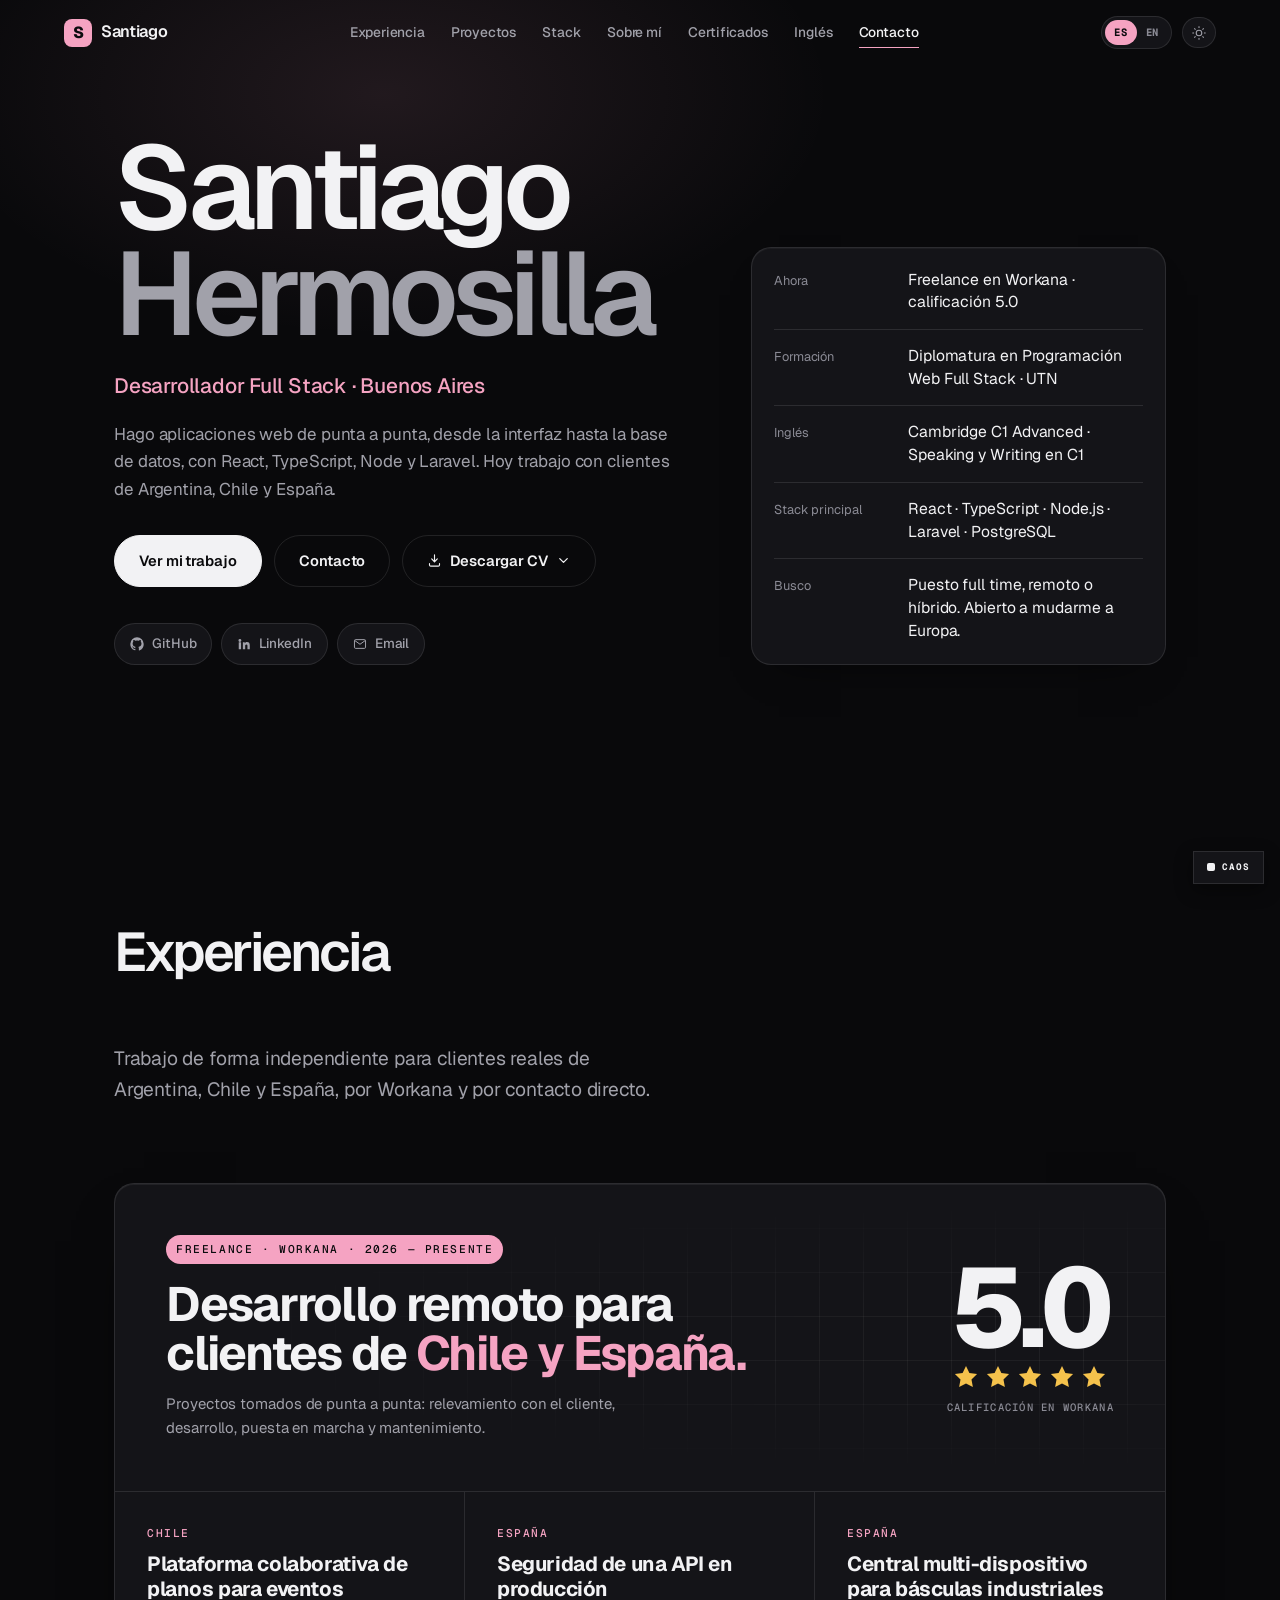
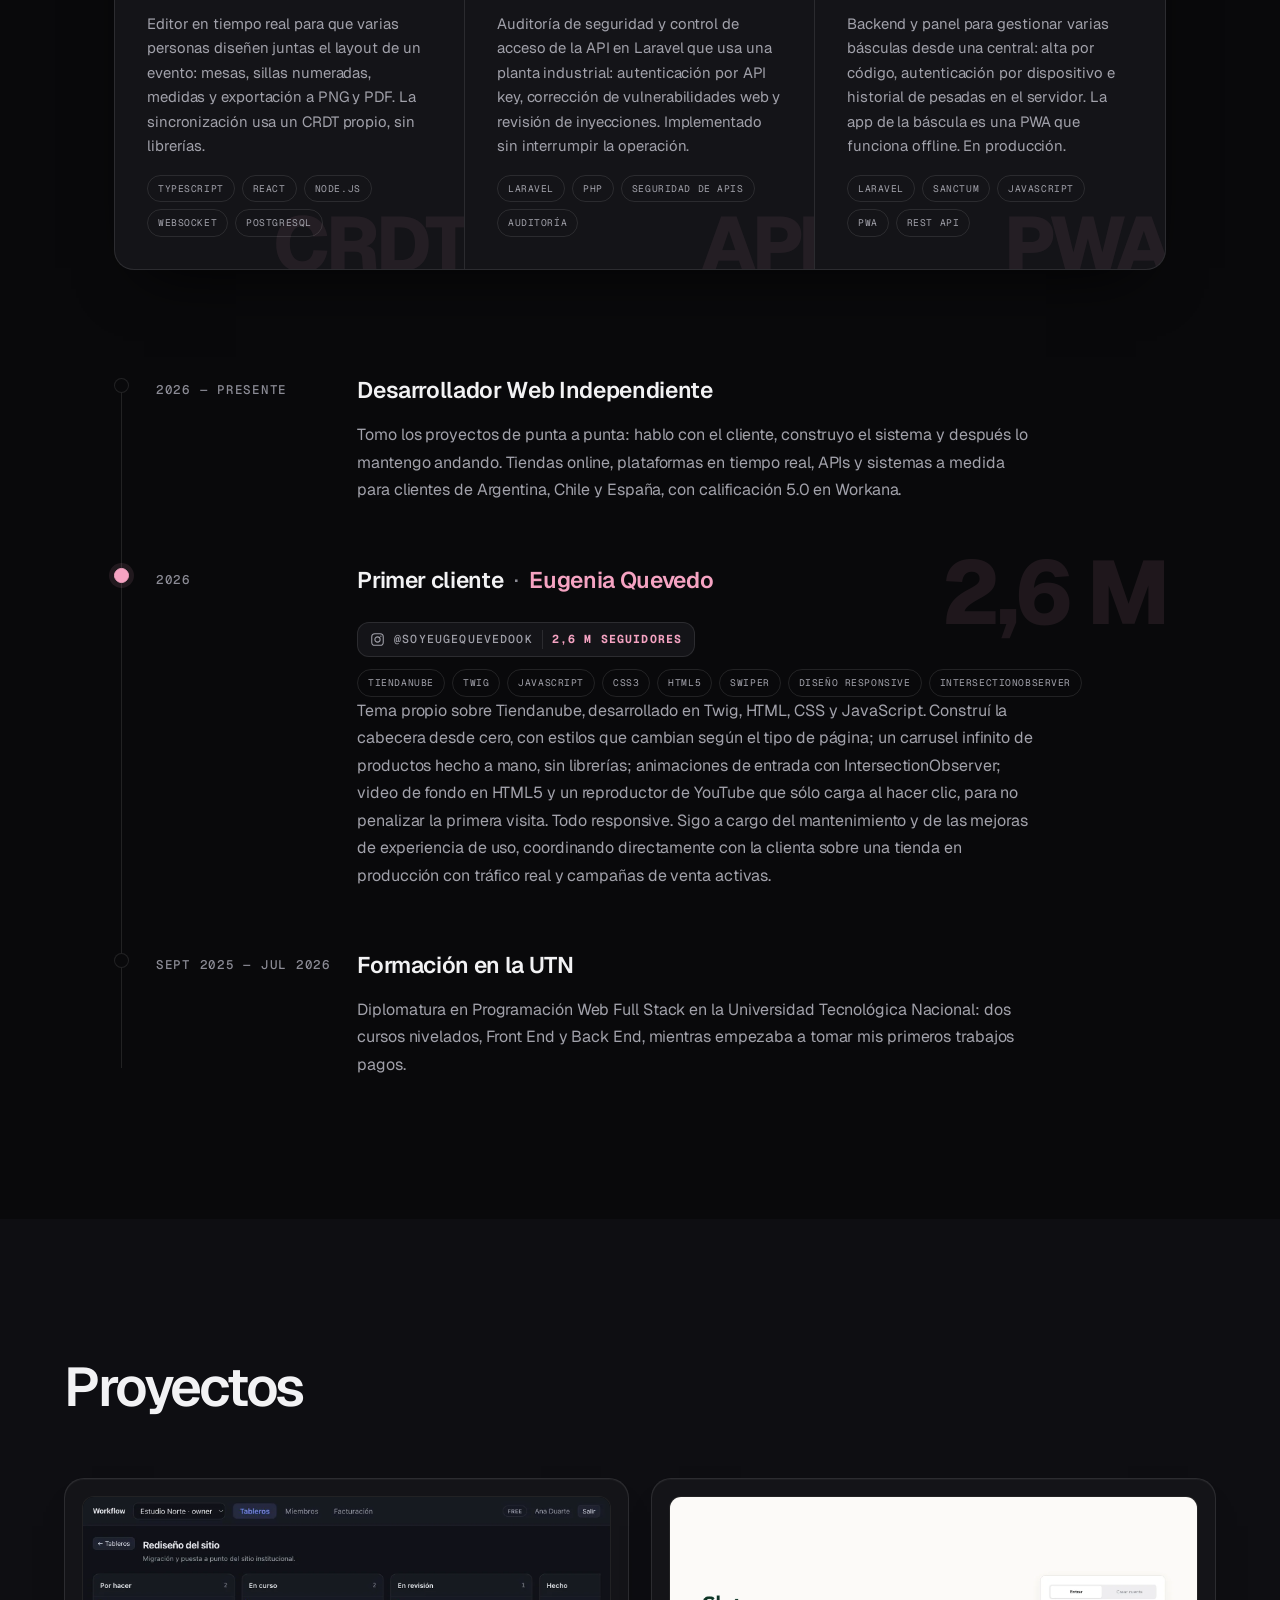
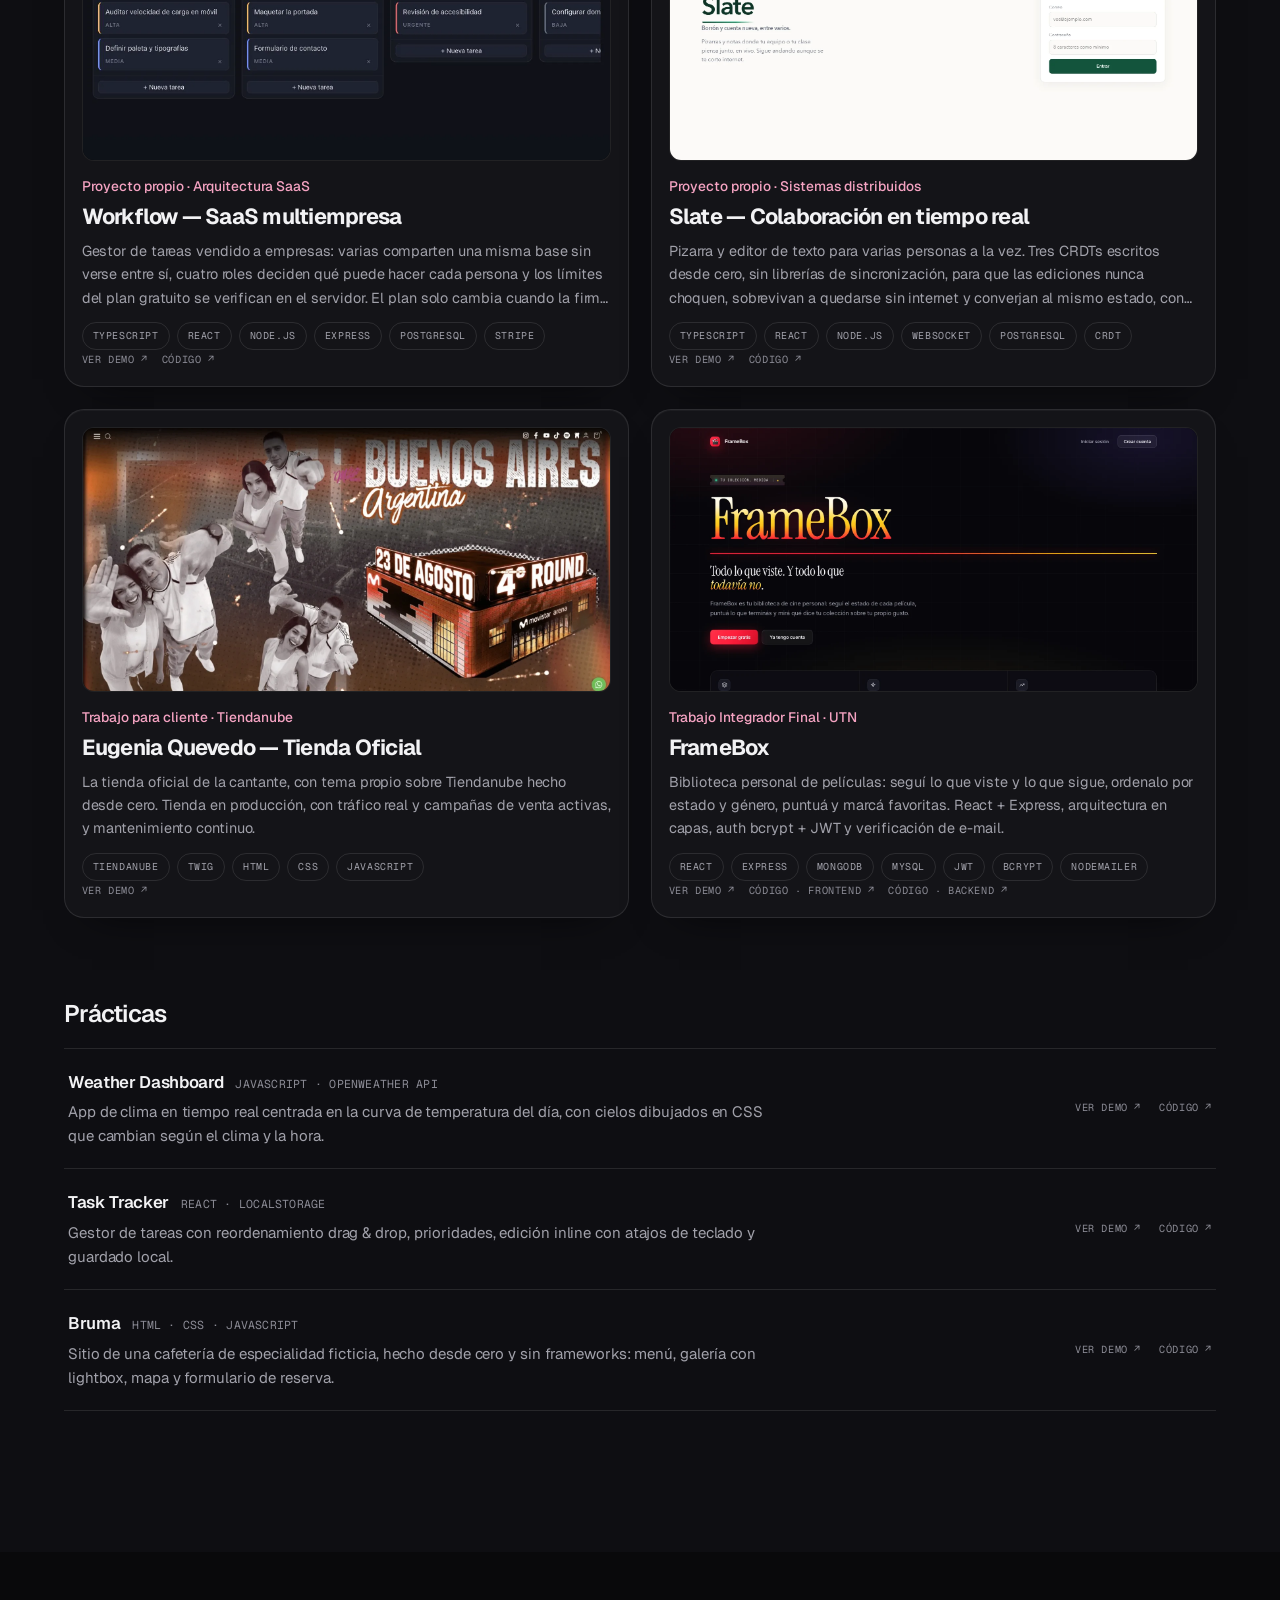
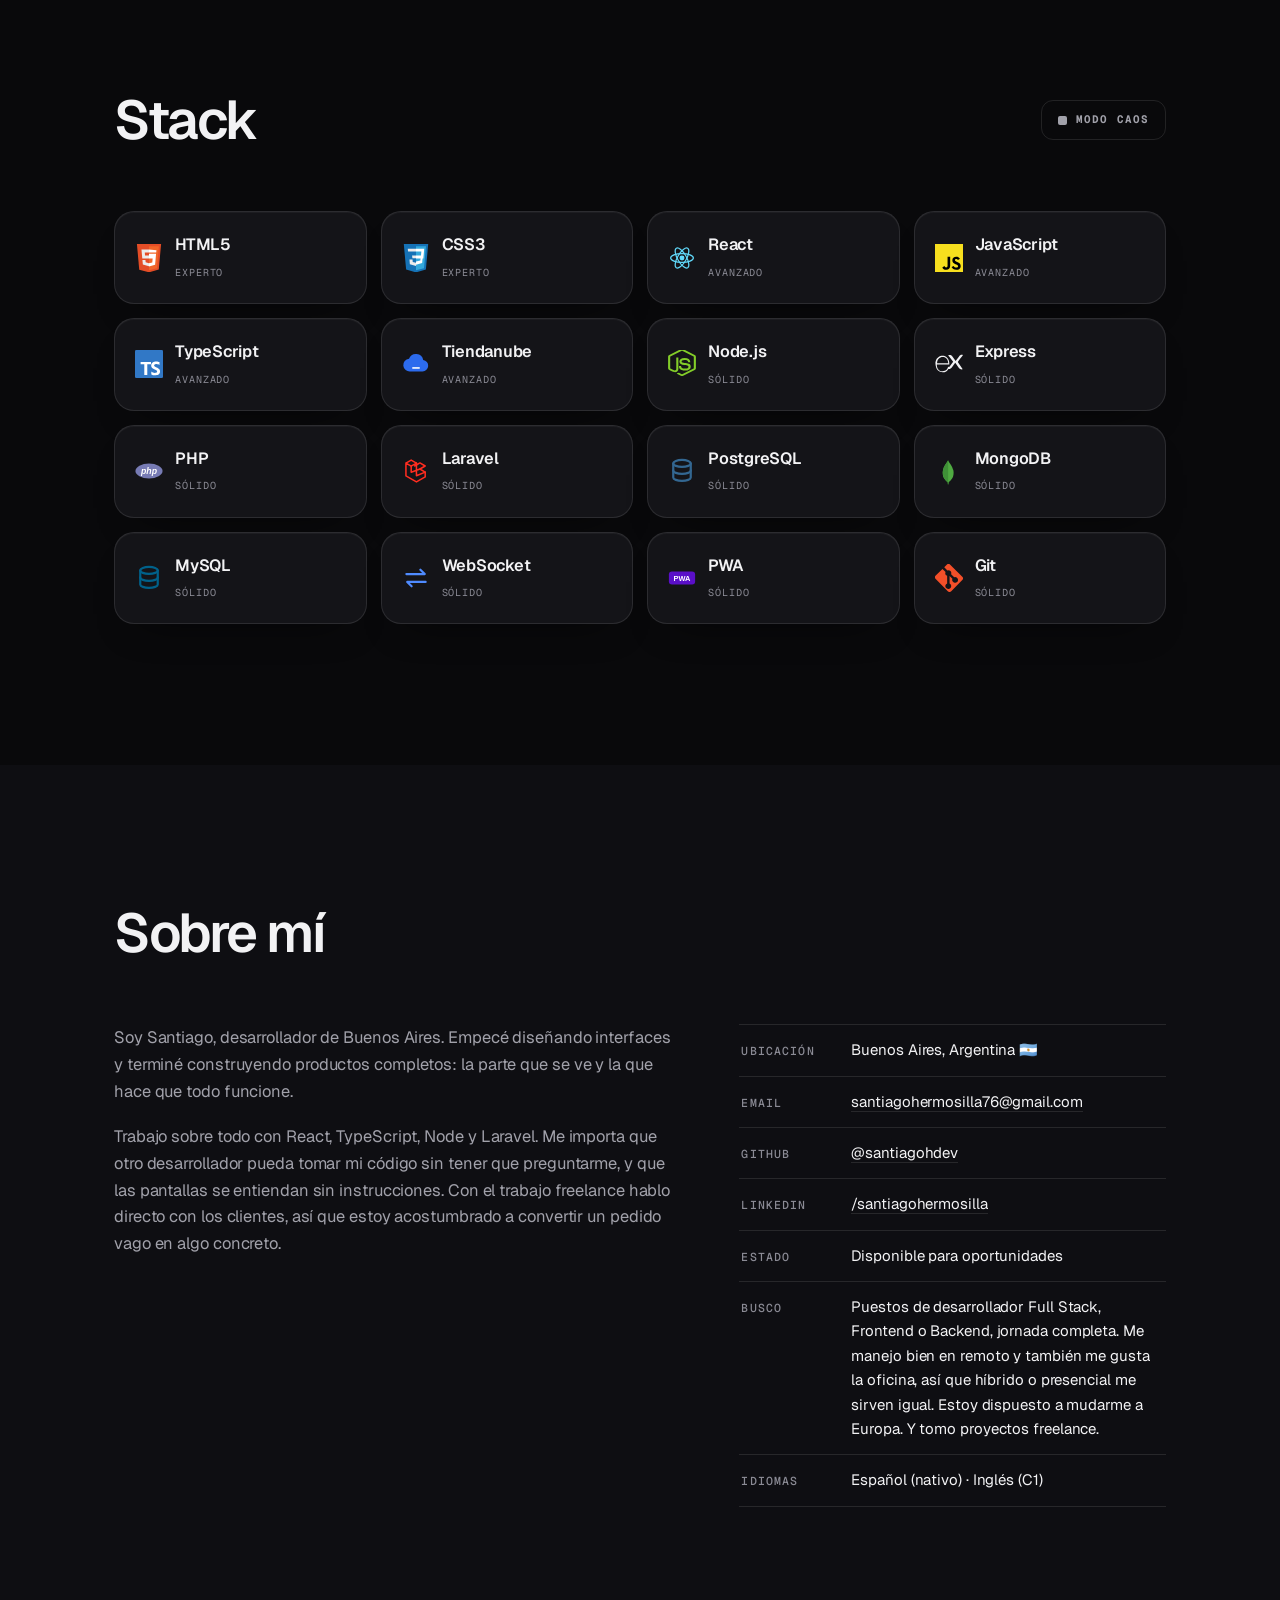
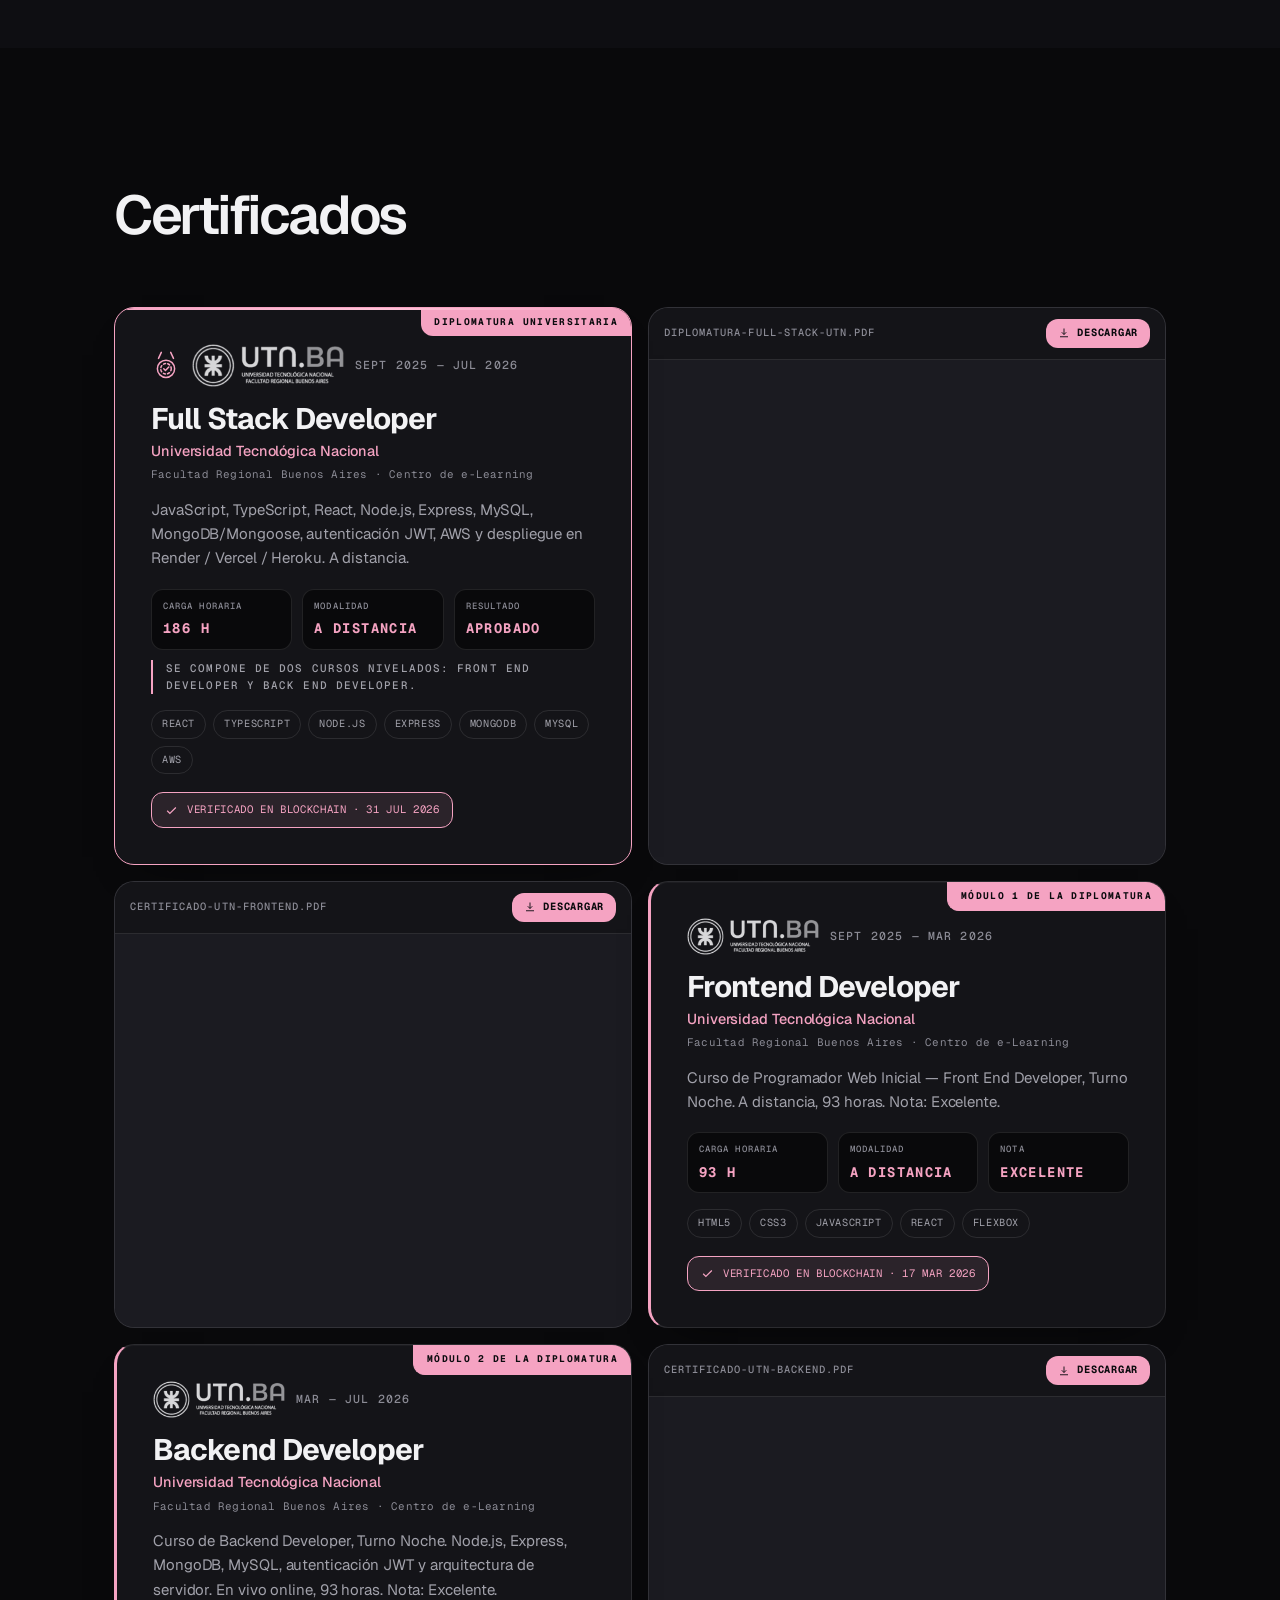
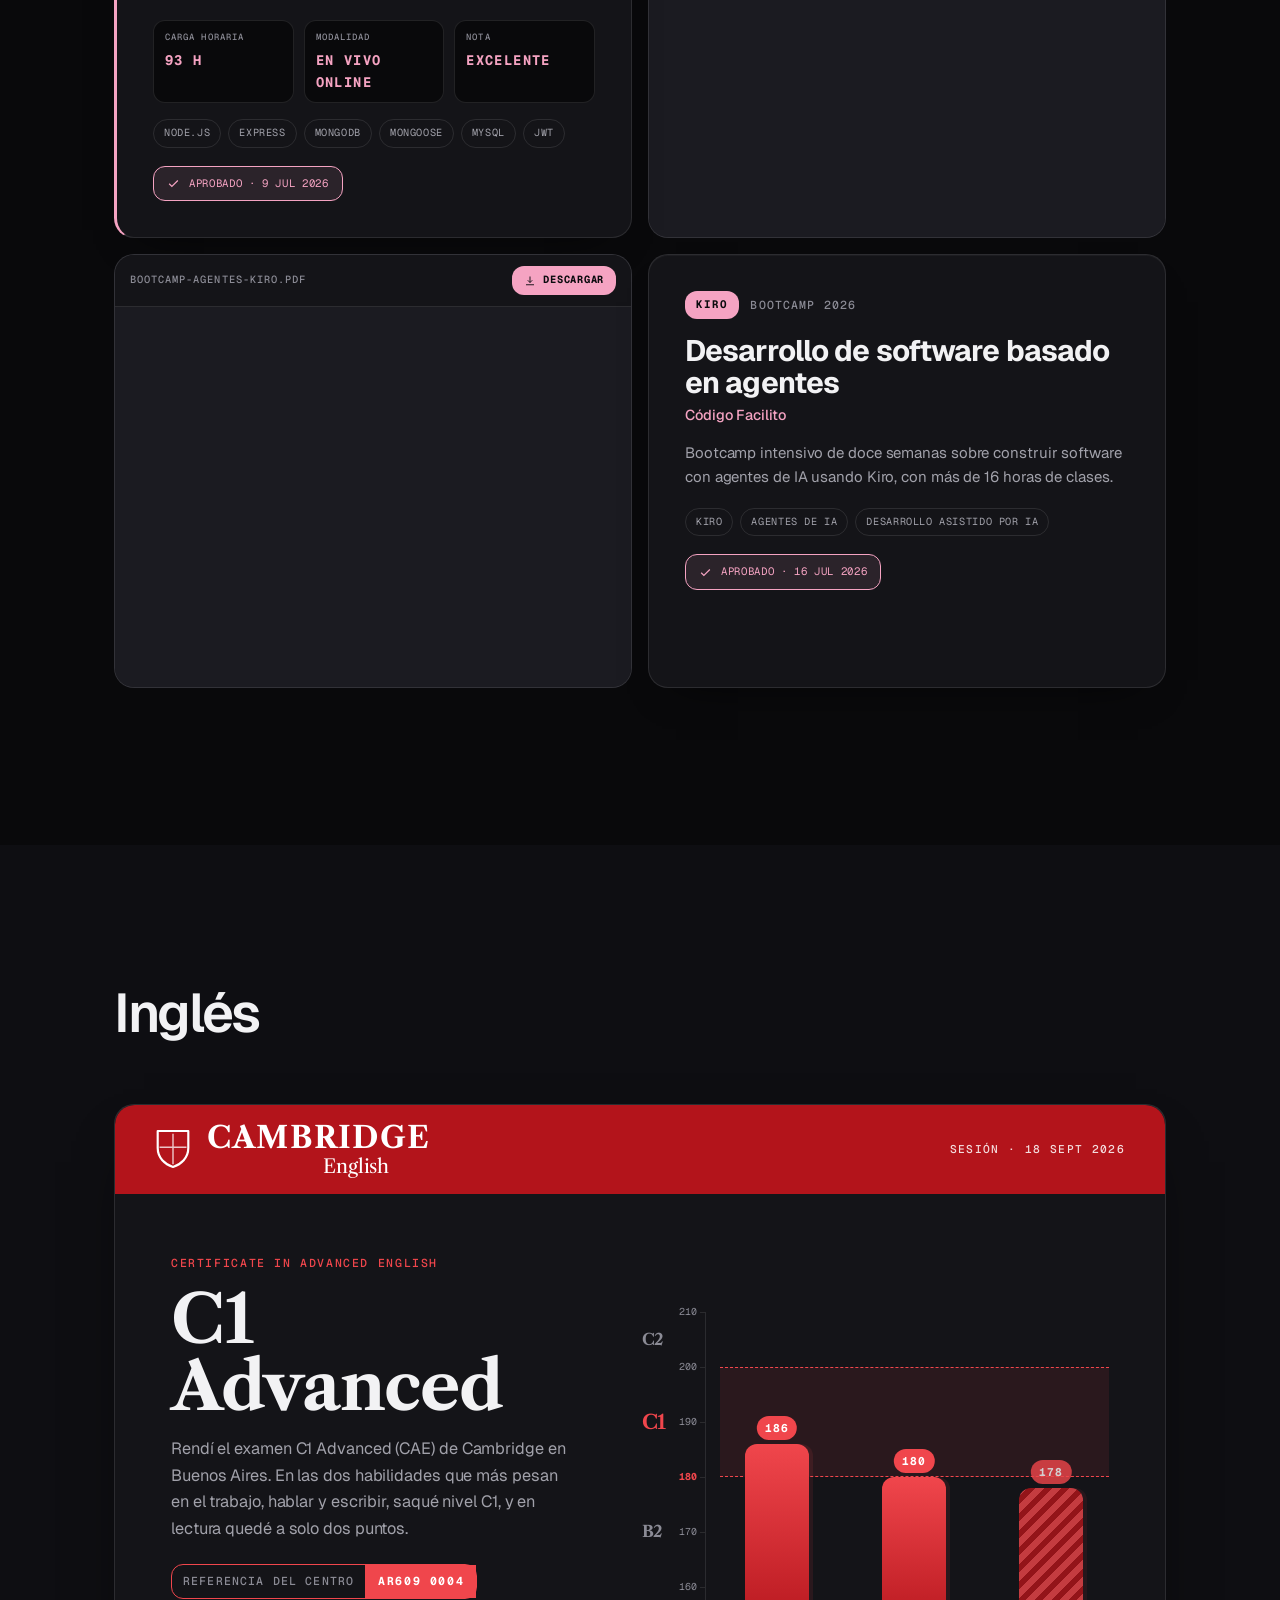
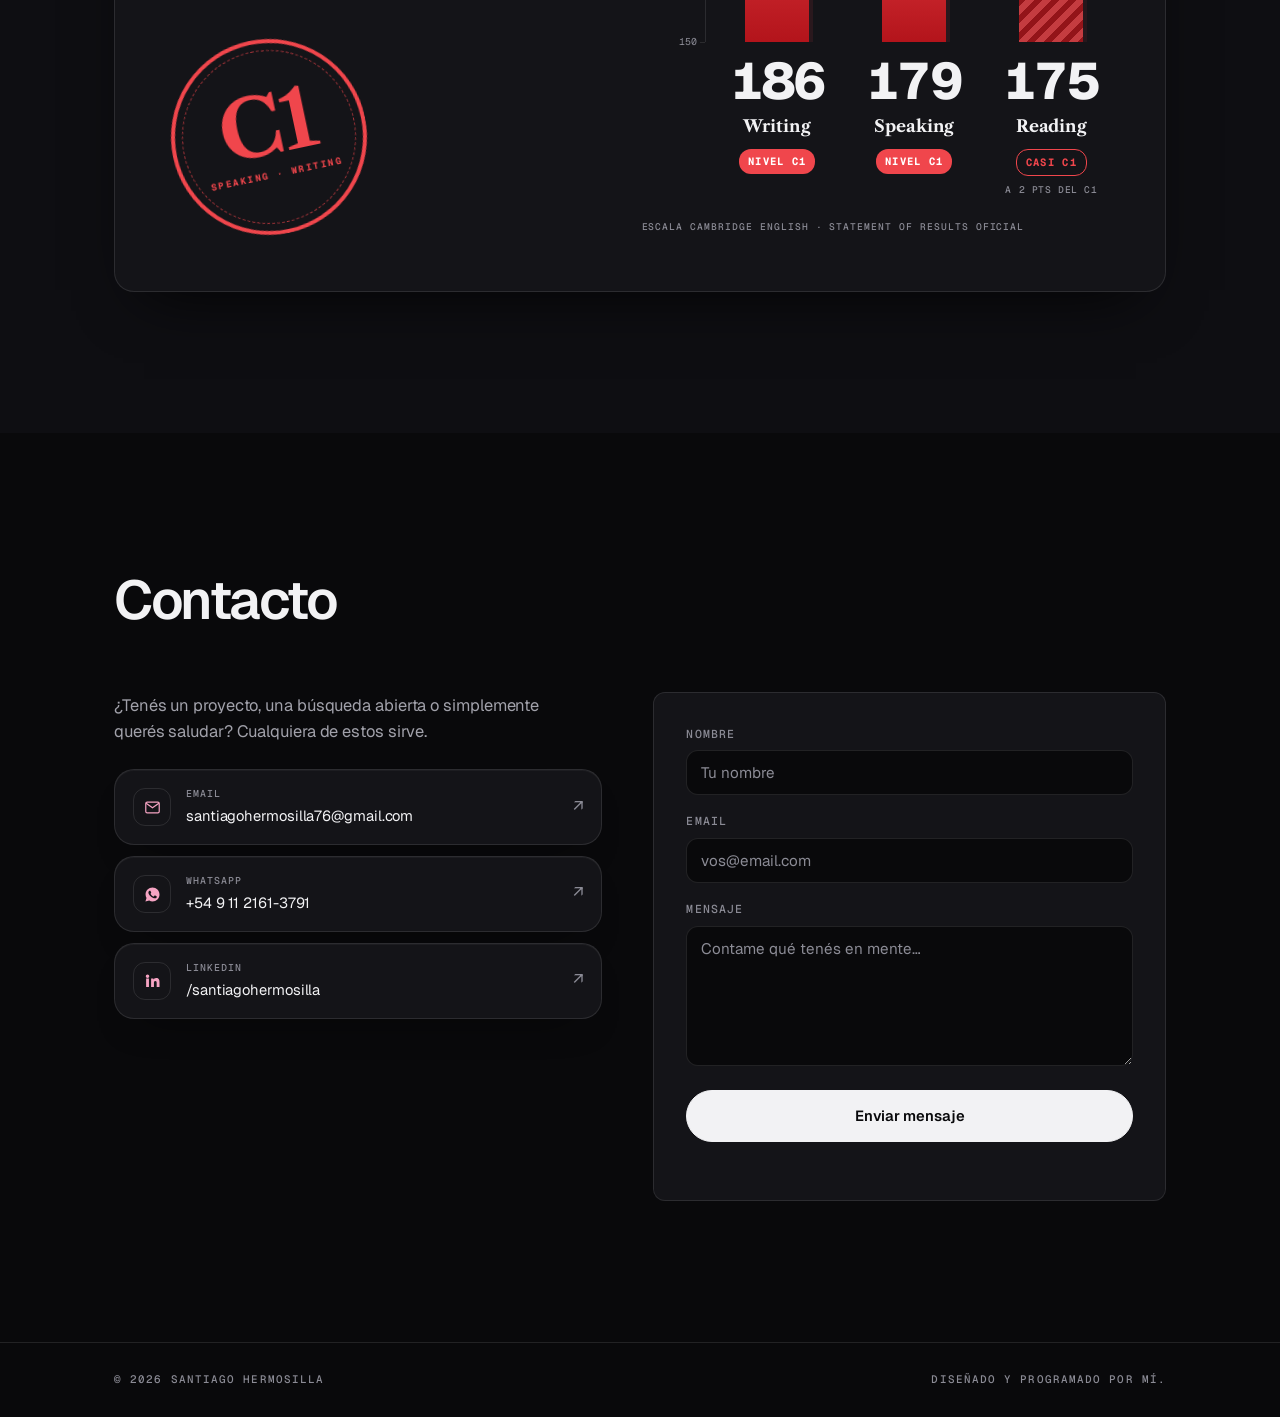
==== commit a119e250: "Separar los proyectos principales de las prácticas Weather Dashboard, Task Tracker y Bruma pasan a u" ====
--- a/index.html
+++ b/index.html
@@ -352,7 +352,7 @@
       <span class="sec__rule"></span>
     </div>
 
-    <!-- Las siete en una sola grilla de dos columnas. La sección se sale
+    <!-- Los cuatro principales en una grilla de dos columnas. La sección se sale
          del ancho de lectura del resto del sitio para aprovechar los costados. -->
     <div class="proj-grid">
       <article class="proj reveal" data-cursor="card" data-embed="1"
@@ -501,123 +501,47 @@
       </div>
           </article>
 
-      <article class="proj reveal" data-cursor="card" data-embed="1"
-      data-img="images/weather.webp"
-      data-title="Weather Dashboard"
-      data-techs="JavaScript,SVG,CSS3,HTML5,OpenWeather API,Open-Meteo"
-      data-demo="https://weather-app-santiago.vercel.app/"
-      data-repo="https://github.com/santiagohdev/Weather-App"
-      data-long-es="App de clima en tiempo real sobre la API de OpenWeather. La pieza central es la curva de temperatura del día: se dibuja en SVG con suavizado Catmull-Rom, marca el momento actual, etiqueta solo el máximo y el mínimo en vez de todos los puntos, y tiene tooltip hora por hora. El fondo es un sistema de cielos en CSS con doce paletas según la condición y si es de día o de noche, con luces difusas que derivan lento y grano fino para que los gradientes no hagan bandas. Suma calidad del aire convertida a la escala de la EPA desde el PM2.5, índice UV desde Open-Meteo, pronóstico horario interpolado cada 30 minutos y soporte para 5 idiomas. La capa de presentación está separada de la lógica de datos, así una se puede rehacer sin tocar la otra."
-      data-long-en="Real-time weather app on the OpenWeather API. The centrepiece is the day&#39;s temperature curve: drawn in SVG with Catmull-Rom smoothing, it marks the current moment, labels only the high and the low instead of every point, and carries an hour-by-hour tooltip. The background is a CSS sky system with twelve palettes by condition and time of day, slow-drifting diffuse lights and fine grain so the gradients don&#39;t band. It also brings air quality converted to the EPA scale from PM2.5, a UV index from Open-Meteo, an hourly forecast interpolated every 30 minutes and support for 5 languages. The presentation layer is separated from the data logic, so either can be reworked without touching the other.">
-      <div class="proj__media" data-cursor="hidden">
-        <button class="proj__live" type="button"
-                data-en="Try it live" data-es="Probar acá"
-                aria-label="Probar la demo en vivo">
-          <span class="proj__live-dot" aria-hidden="true"></span>
-          <span data-en="Try it live" data-es="Probar acá">Probar acá</span>
-        </button>
-
-        <img src="images/weather.webp" alt="Weather Dashboard" loading="lazy">
-        <div class="proj__veil">
-          <button type="button" class="btn btn--solid btn--sm" data-en="See details and code" data-es="Ver detalles y código">Ver detalles y código</button>
-        </div>
-      </div>
-      <div class="proj__body">
-        <p class="proj__kicker mono">JavaScript · API</p>
-        <h3 class="proj__title">Weather Dashboard</h3>
-        <p class="proj__desc"
-           data-en="Real-time weather app built around the day&#39;s temperature curve, over a CSS sky system that shifts with the condition and the time of day. Air quality, UV index and support for 5 languages."
-           data-es="App de clima en tiempo real cuya pieza central es la curva de temperatura del día, sobre un sistema de cielos en CSS que cambia con la condición y la hora. Calidad del aire, índice UV y soporte para 5 idiomas.">
-          App de clima en tiempo real cuya pieza central es la curva de temperatura del día, sobre un sistema de cielos en CSS que cambia con la condición y la hora. Calidad del aire, índice UV y soporte para 5 idiomas.
-        </p>
-        <div class="tags">
-          <span class="tag">JavaScript</span><span class="tag">CSS3</span><span class="tag">HTML5</span>
-          <span class="tag">OpenWeather API</span><span class="tag">SVG</span>
-        </div>
-          <!-- Enlaces reales, no sólo en data-*: los filtros de currículums
-               y los buscadores leen el HTML, no ejecutan el modal. -->
-          <div class="proj__links">
+
+
+    </div>
+
+    <!-- Prácticas: proyectos chicos de aprendizaje. Van aparte y en lista
+         para que la atención quede en los trabajos principales, pero siguen
+         en el HTML con sus enlaces para quien quiera verlos. -->
+    <div class="labs reveal">
+      <h3 class="labs__title" data-en="Practice projects" data-es="Prácticas">Prácticas</h3>
+      <ul class="labs__list">
+        <li class="lab">
+          <div class="lab__main">
+            <h4 class="lab__title">Weather Dashboard <span class="lab__stack mono">JavaScript · OpenWeather API</span></h4>
+            <p class="lab__desc" data-en="Real-time weather app built around the day&#39;s temperature curve, with skies drawn in CSS that change with the weather and the time of day." data-es="App de clima en tiempo real centrada en la curva de temperatura del día, con cielos dibujados en CSS que cambian según el clima y la hora.">App de clima en tiempo real centrada en la curva de temperatura del día, con cielos dibujados en CSS que cambian según el clima y la hora.</p>
+          </div>
+          <div class="lab__links">
             <a class="proj__link" href="https://weather-app-santiago.vercel.app/" target="_blank" rel="noopener" data-cursor="link" data-en="Live demo" data-es="Ver demo">Ver demo</a>
             <a class="proj__link" href="https://github.com/santiagohdev/Weather-App" target="_blank" rel="noopener" data-cursor="link" data-en="Code" data-es="Código">Código</a>
           </div>
-      </div>
-          </article>
-
-      <article class="proj reveal" data-cursor="card" data-embed="1"
-      data-img="images/task.webp"
-      data-title="Task Tracker"
-      data-techs="React,CSS3,LocalStorage,Drag & Drop API"
-      data-demo="https://task-tracker-santiago.vercel.app/"
-      data-repo="https://github.com/santiagohdev/Task-Tracker"
-      data-long-es="Gestor de tareas en React con CRUD completo y reordenamiento drag & drop usando la HTML Drag & Drop API nativa. Incluye sistema de prioridades alta / media / baja, edición inline con atajos de teclado, filtros por Todas / Activas / Hechas, barra de progreso general, modo claro y oscuro, y persistencia total en localStorage: cerrás el navegador y todo sigue exactamente donde lo dejaste."
-      data-long-en="React task manager with full CRUD and drag & drop reordering using the native HTML Drag & Drop API. It includes a high / medium / low priority system, inline editing with keyboard shortcuts, All / Active / Done filters, an overall progress bar, light and dark mode, and full localStorage persistence: close the browser and everything stays exactly where you left it.">
-      <div class="proj__media" data-cursor="hidden">
-        <button class="proj__live" type="button"
-                data-en="Try it live" data-es="Probar acá"
-                aria-label="Probar la demo en vivo">
-          <span class="proj__live-dot" aria-hidden="true"></span>
-          <span data-en="Try it live" data-es="Probar acá">Probar acá</span>
-        </button>
-
-        <img src="images/task.webp" alt="Task Tracker" loading="lazy">
-        <div class="proj__veil">
-          <button type="button" class="btn btn--solid btn--sm" data-en="See details and code" data-es="Ver detalles y código">Ver detalles y código</button>
-        </div>
-      </div>
-      <div class="proj__body">
-        <p class="proj__kicker mono">React · LocalStorage</p>
-        <h3 class="proj__title">Task Tracker</h3>
-        <p class="proj__desc"
-           data-en="React task manager with full CRUD, drag & drop reordering, priorities, inline editing with keyboard shortcuts, filters, progress bar and localStorage persistence."
-           data-es="Gestor de tareas en React con CRUD completo, reordenamiento drag & drop, prioridades, edición inline con atajos de teclado, filtros, barra de progreso y persistencia en localStorage.">
-          Gestor de tareas en React con CRUD completo, reordenamiento drag & drop, prioridades, edición inline con atajos de teclado, filtros, barra de progreso y persistencia en localStorage.
-        </p>
-        <div class="tags">
-          <span class="tag">React</span><span class="tag">CSS3</span><span class="tag">LocalStorage</span><span class="tag">Drag &amp; Drop API</span>
-        </div>
-          <!-- Enlaces reales, no sólo en data-*: los filtros de currículums
-               y los buscadores leen el HTML, no ejecutan el modal. -->
-          <div class="proj__links">
+        </li>
+        <li class="lab">
+          <div class="lab__main">
+            <h4 class="lab__title">Task Tracker <span class="lab__stack mono">React · LocalStorage</span></h4>
+            <p class="lab__desc" data-en="Task manager with drag &amp; drop reordering, priorities, inline editing with keyboard shortcuts and local persistence." data-es="Gestor de tareas con reordenamiento drag &amp; drop, prioridades, edición inline con atajos de teclado y guardado local.">Gestor de tareas con reordenamiento drag &amp; drop, prioridades, edición inline con atajos de teclado y guardado local.</p>
+          </div>
+          <div class="lab__links">
             <a class="proj__link" href="https://task-tracker-santiago.vercel.app/" target="_blank" rel="noopener" data-cursor="link" data-en="Live demo" data-es="Ver demo">Ver demo</a>
             <a class="proj__link" href="https://github.com/santiagohdev/Task-Tracker" target="_blank" rel="noopener" data-cursor="link" data-en="Code" data-es="Código">Código</a>
           </div>
-      </div>
-          </article>
-
-      <article class="proj reveal" data-cursor="card"
-      data-img="images/bruma.webp"
-      data-title="Bruma — Café de especialidad"
-      data-techs="HTML,CSS,JavaScript,Diseño UI"
-      data-demo="https://cafe-theta-one.vercel.app"
-      data-repo="https://github.com/santiagohdev/cafe"
-      data-long-es="Bruma no existe: es una cafetería inventada que usé como pretexto para construir un sitio institucional completo desde cero, sin frameworks ni plantillas. No hubo cliente ni encargo — el objetivo era ejercitar un proyecto entero de punta a punta y tener algo con lo que practicar diseño y estructura. Incluye menú de cinco categorías con etiquetas de dieta, ficha de siete orígenes de café con notas de cata, galería con lightbox navegable por teclado, mapa embebido y formulario de reserva con validación propia. Dos detalles que lo separan de una maqueta: el estado de apertura del local se calcula contra la hora real del visitante, y todo el contenido —precios, platos, horarios— vive en un único archivo de datos, para que el dueño pueda actualizar la carta sin tocar una línea de código. Responsive, accesible y sin dependencias."
-      data-long-en="Bruma doesn&#39;t exist: it&#39;s an invented coffee shop I used as a pretext to build a complete business site from scratch, with no frameworks or templates. There was no client and no brief — the point was to exercise a whole project end to end and have something to practise design and structure on. It includes a five-category menu with dietary tags, seven coffee origins with tasting notes, a keyboard-navigable lightbox gallery, an embedded map and a booking form with custom validation. Two details set it apart from a mockup: the open/closed status is computed against the visitor&#39;s real clock, and all content — prices, dishes, opening hours — lives in a single data file so the owner can update the menu without touching code. Responsive, accessible and dependency-free.">
-      <div class="proj__media" data-cursor="hidden">
-        <img src="images/bruma.webp" alt="Bruma — Café de especialidad" loading="lazy">
-        <div class="proj__veil">
-          <button type="button" class="btn btn--solid btn--sm" data-en="See details and code" data-es="Ver detalles y código">Ver detalles y código</button>
-        </div>
-      </div>
-      <div class="proj__body">
-        <p class="proj__kicker mono" data-en="Concept project · Practice piece" data-es="Proyecto conceptual · Pieza de práctica">Proyecto conceptual · Pieza de práctica</p>
-        <h3 class="proj__title">Bruma — <span data-en="Specialty Coffee (concept)" data-es="Café de especialidad (concepto)">Café de especialidad (concepto)</span></h3>
-        <p class="proj__desc"
-           data-en="A fictional coffee shop I invented as an excuse to build a complete site from scratch, with no framework. Not a real client: a practice piece to exercise the whole thing end to end: menu, gallery with lightbox, map and booking form."
-           data-es="Una cafetería ficticia que me inventé como excusa para construir un sitio completo desde cero y sin frameworks. No es un cliente real: es una pieza de práctica para ejercitar todo de punta a punta: menú, galería con lightbox, mapa y formulario de reserva.">
-          Una cafetería ficticia que me inventé como excusa para construir un sitio completo desde cero y sin frameworks. No es un cliente real: es una pieza de práctica para ejercitar todo de punta a punta: menú, galería con lightbox, mapa y formulario de reserva.
-        </p>
-        <div class="tags">
-          <span class="tag">HTML</span><span class="tag">CSS</span><span class="tag">JavaScript</span>
-          <span class="tag">Diseño UI</span><span class="tag">Responsive</span>
-        </div>
-          <!-- Enlaces reales, no sólo en data-*: los filtros de currículums
-               y los buscadores leen el HTML, no ejecutan el modal. -->
-          <div class="proj__links">
+        </li>
+        <li class="lab">
+          <div class="lab__main">
+            <h4 class="lab__title">Bruma <span class="lab__stack mono">HTML · CSS · JavaScript</span></h4>
+            <p class="lab__desc" data-en="Website for a fictional specialty coffee shop, built from scratch with no framework: menu, gallery with lightbox, map and booking form." data-es="Sitio de una cafetería de especialidad ficticia, hecho desde cero y sin frameworks: menú, galería con lightbox, mapa y formulario de reserva.">Sitio de una cafetería de especialidad ficticia, hecho desde cero y sin frameworks: menú, galería con lightbox, mapa y formulario de reserva.</p>
+          </div>
+          <div class="lab__links">
             <a class="proj__link" href="https://cafe-theta-one.vercel.app" target="_blank" rel="noopener" data-cursor="link" data-en="Live demo" data-es="Ver demo">Ver demo</a>
             <a class="proj__link" href="https://github.com/santiagohdev/cafe" target="_blank" rel="noopener" data-cursor="link" data-en="Code" data-es="Código">Código</a>
           </div>
-      </div>
-          </article>
+        </li>
+      </ul>
     </div>
   </div>
 </section>
--- a/style.css
+++ b/style.css
@@ -2006,3 +2006,23 @@
 /* Los certificados pierden las esquinas de visor y el anillo punteado: con
    tarjetas redondeadas ya no hacen falta y recargaban el bloque. */
 .cert__corner, .cert__ring{ display:none; }
+
+/* ─────────── PRÁCTICAS ───────────
+   Lista compacta debajo de los proyectos principales: una línea por
+   proyecto, sin imagen, con sus enlaces a la derecha. */
+.labs{ margin-top:clamp(48px,6vw,80px); }
+.labs__title{ font-family:var(--f-display); font-size:clamp(1.2rem,2vw,1.5rem); font-weight:600; letter-spacing:-.03em; margin-bottom:14px; }
+.labs__list{ list-style:none; border-top:var(--bw) solid var(--line); }
+.lab{
+  display:grid; grid-template-columns:minmax(0,1fr) auto; gap:10px 32px; align-items:center;
+  padding:20px 4px; border-bottom:var(--bw) solid var(--line);
+  transition:background var(--t), padding-left var(--t);
+}
+.lab:hover{ background:var(--accent-wash); padding-left:14px; }
+.lab__title{ font-size:1.05rem; font-weight:600; letter-spacing:-.02em; display:flex; flex-wrap:wrap; align-items:baseline; gap:4px 12px; }
+.lab__stack{ font-size:.72rem; font-weight:400; color:var(--fg-dim); letter-spacing:.02em; }
+.lab__desc{ color:var(--fg-mid); font-size:.94rem; margin-top:4px; max-width:70ch; }
+.lab__links{ display:flex; gap:18px; white-space:nowrap; }
+@media (max-width:700px){
+  .lab{ grid-template-columns:1fr; }
+}
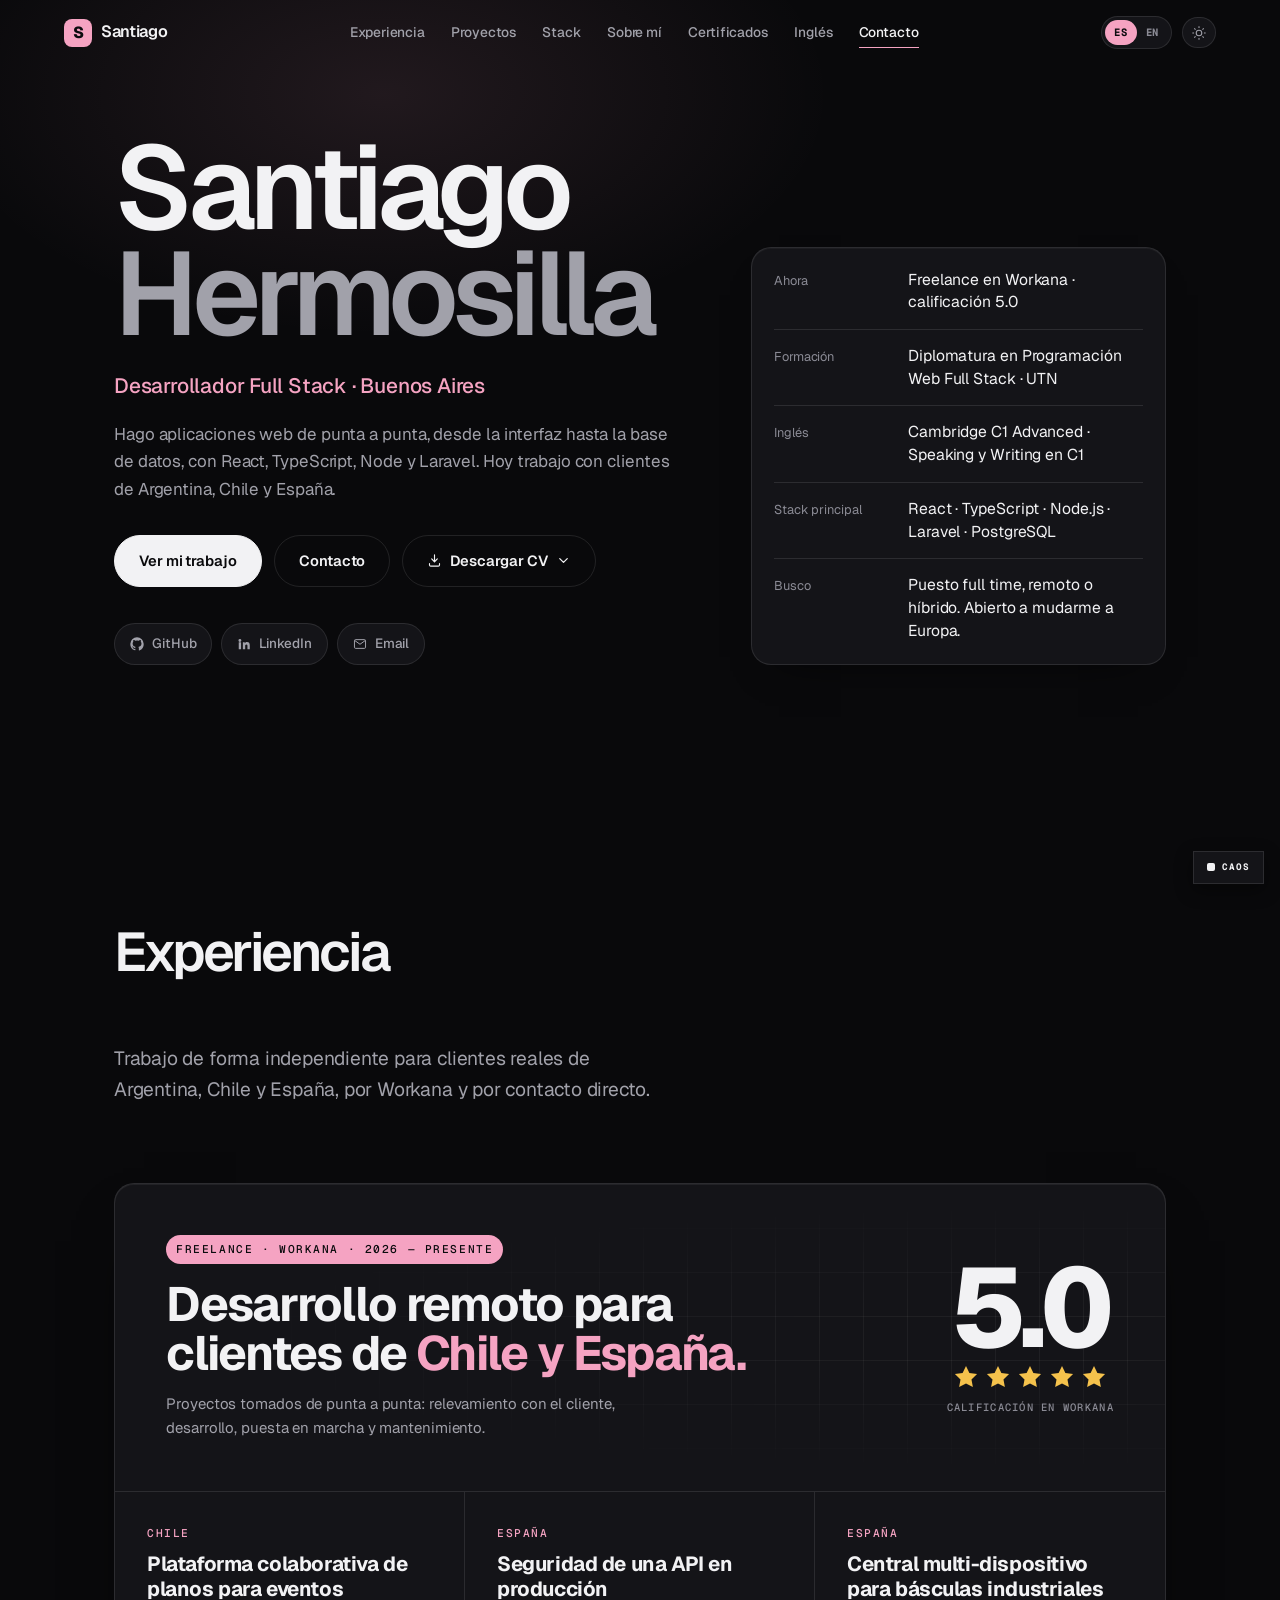
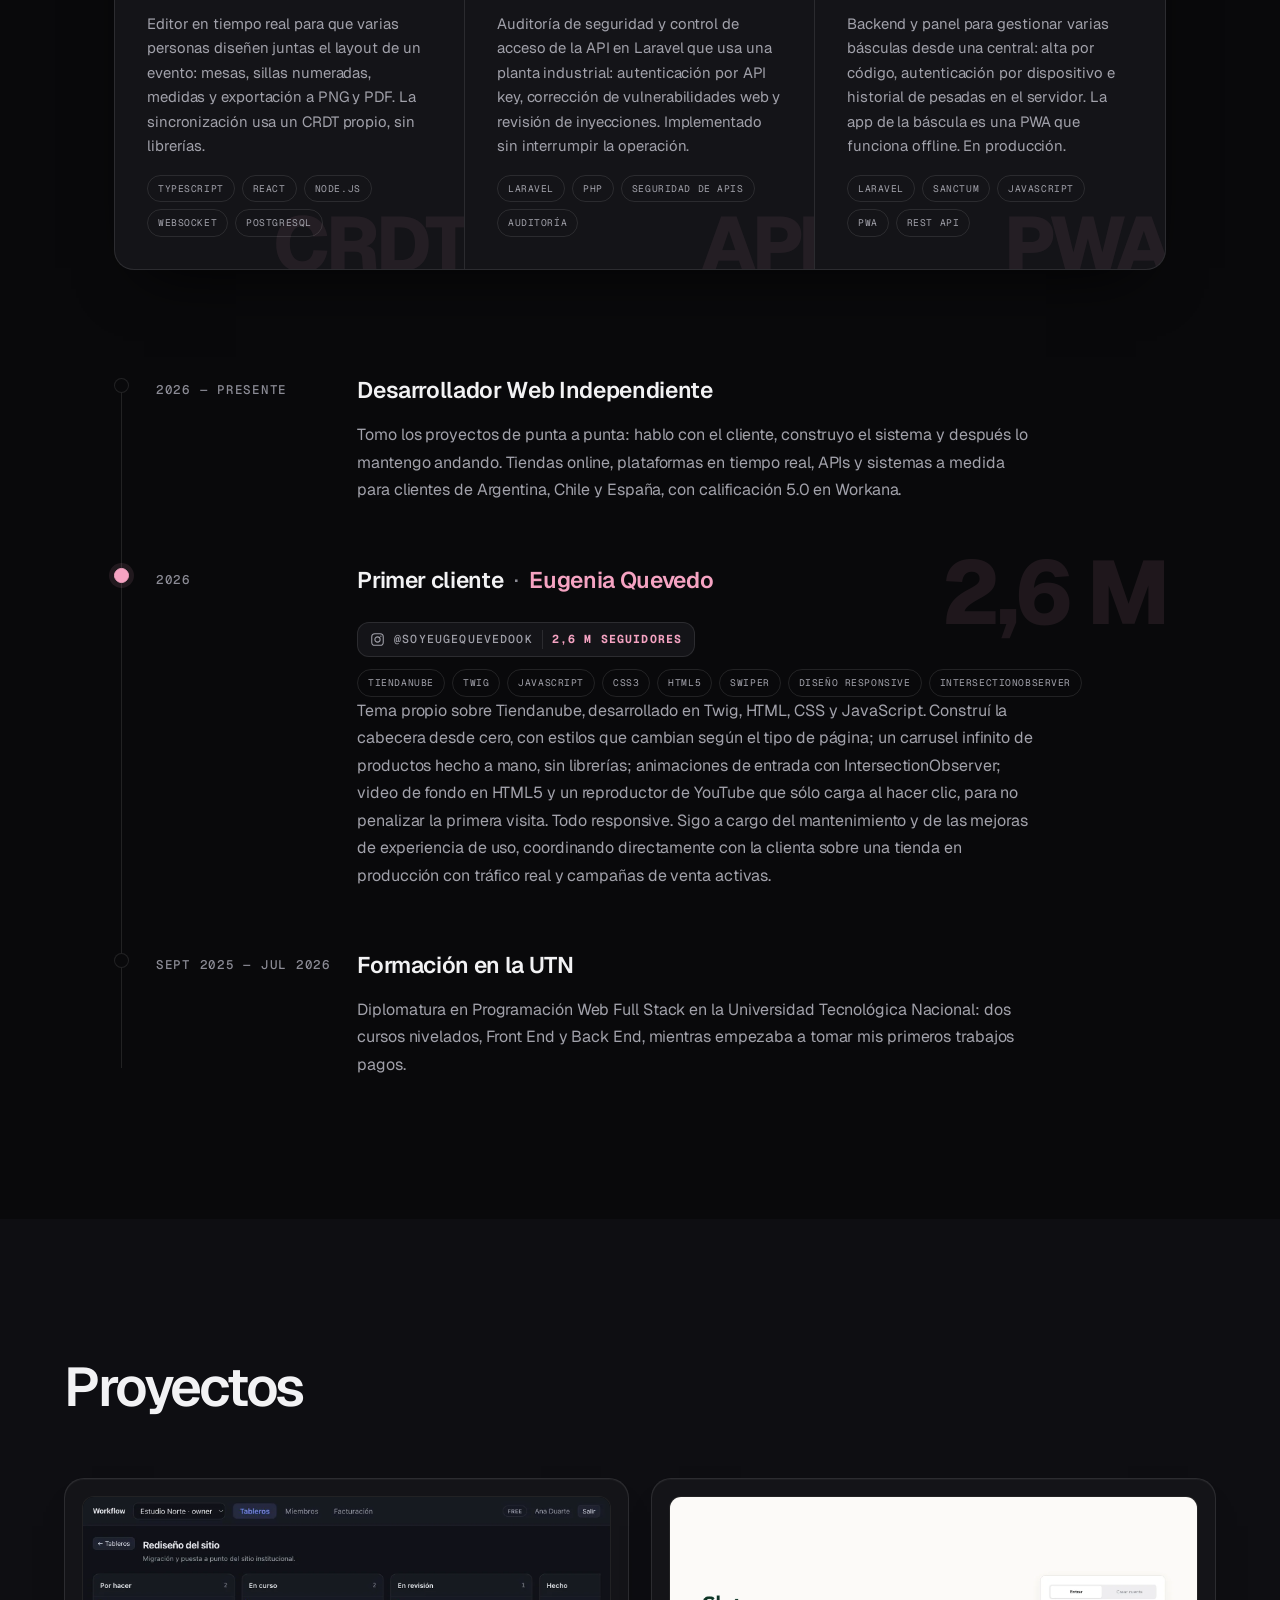
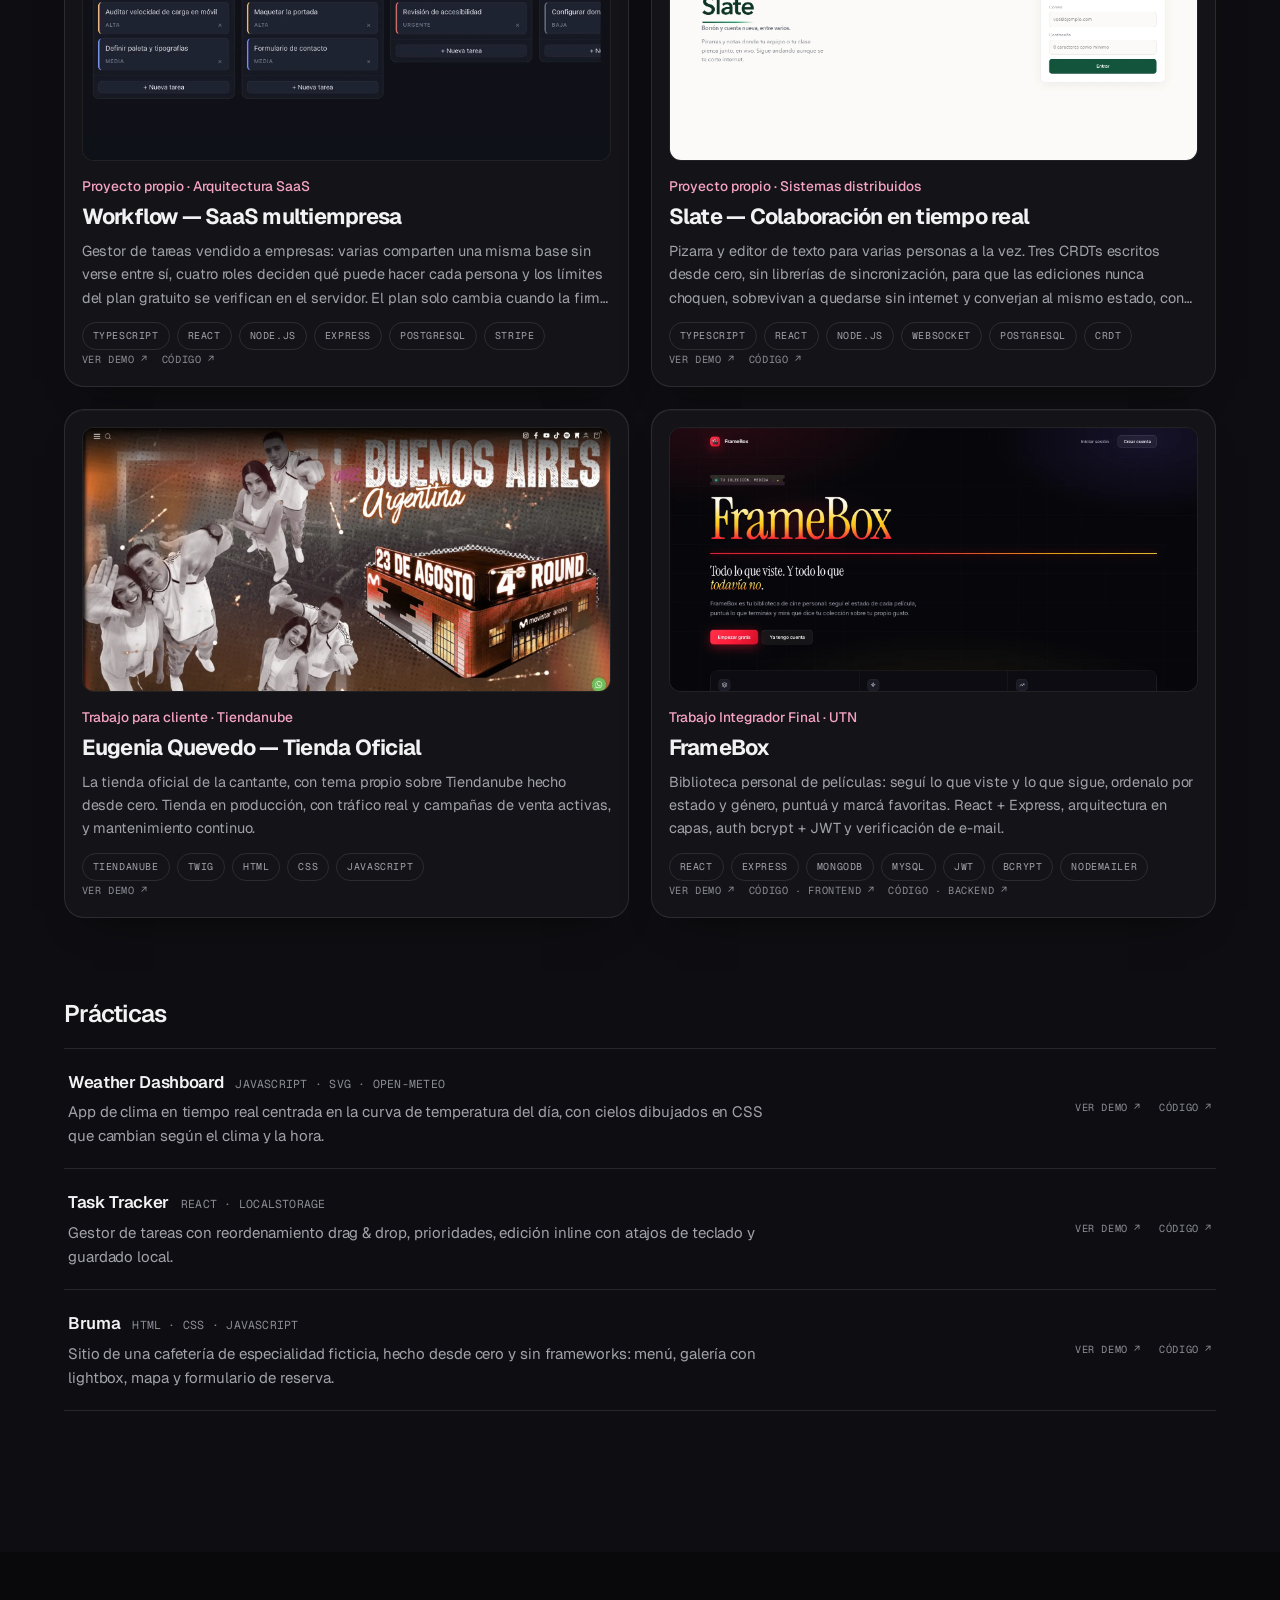
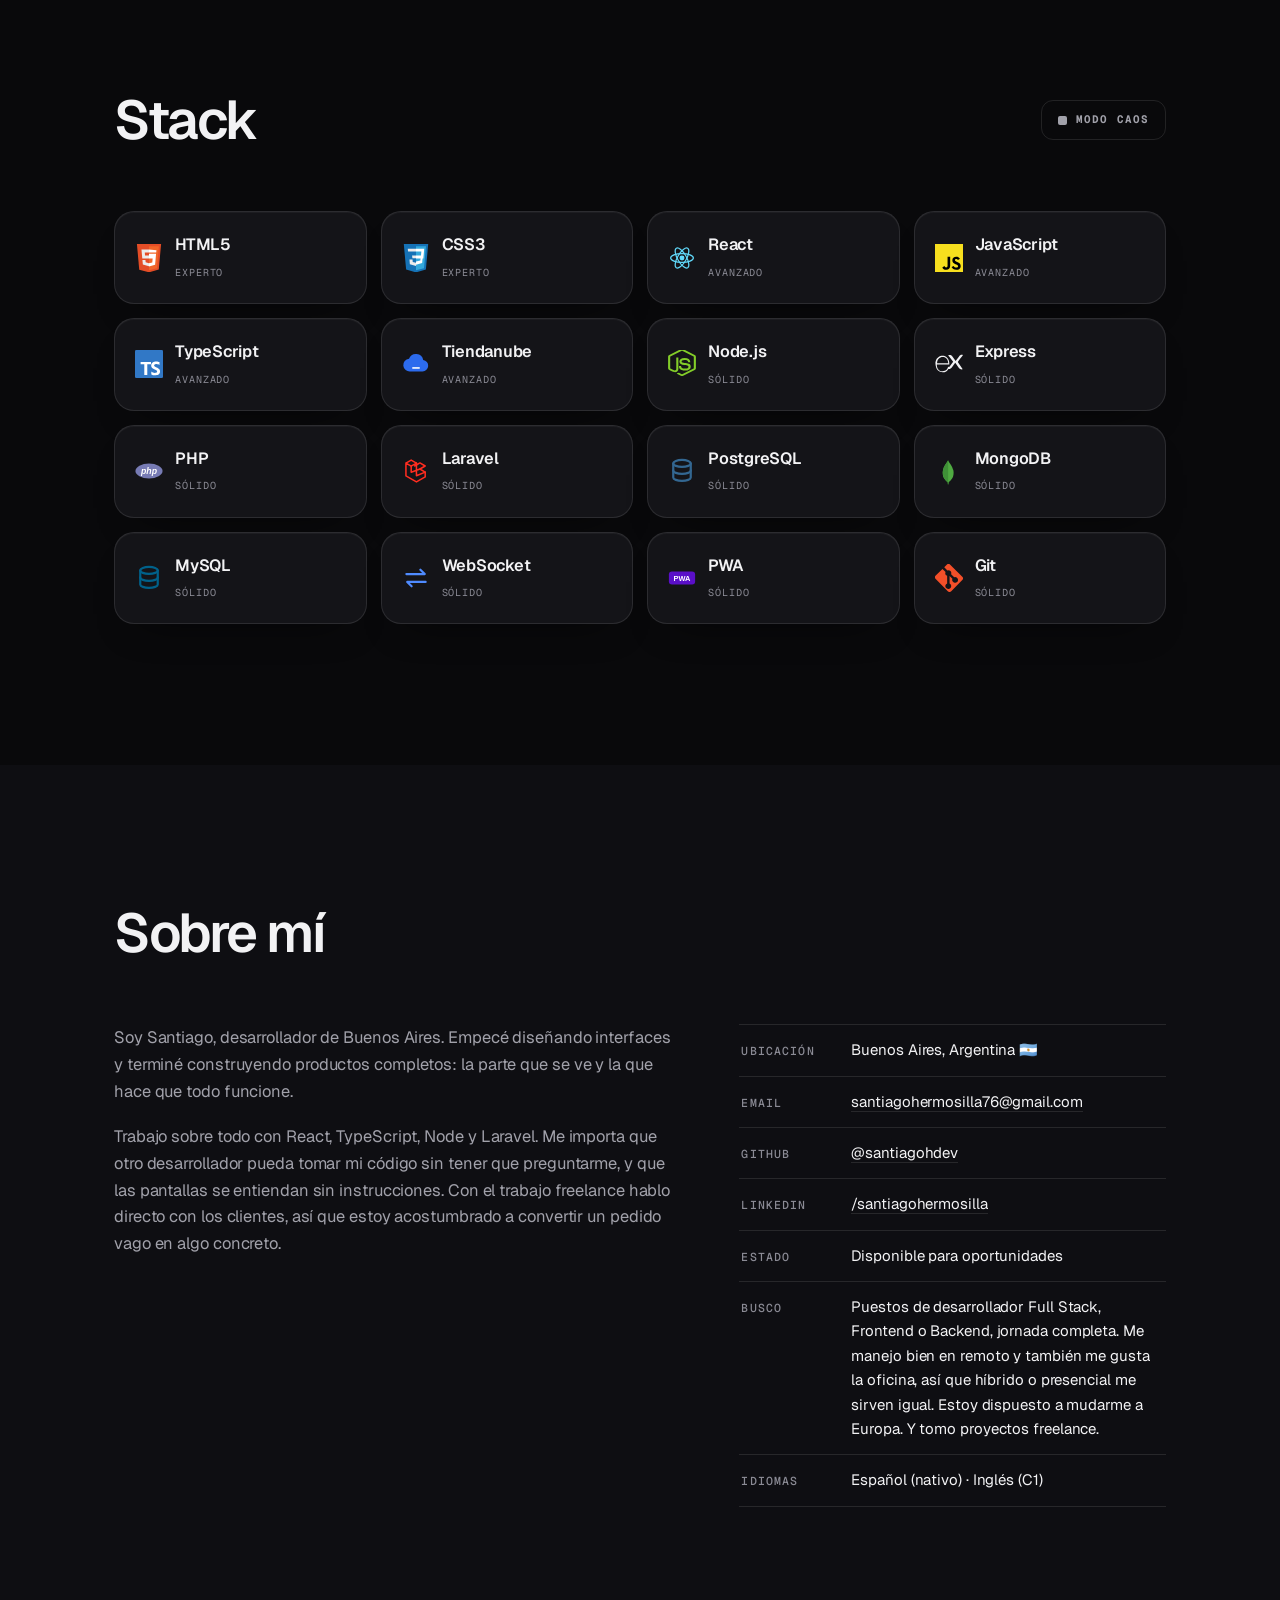
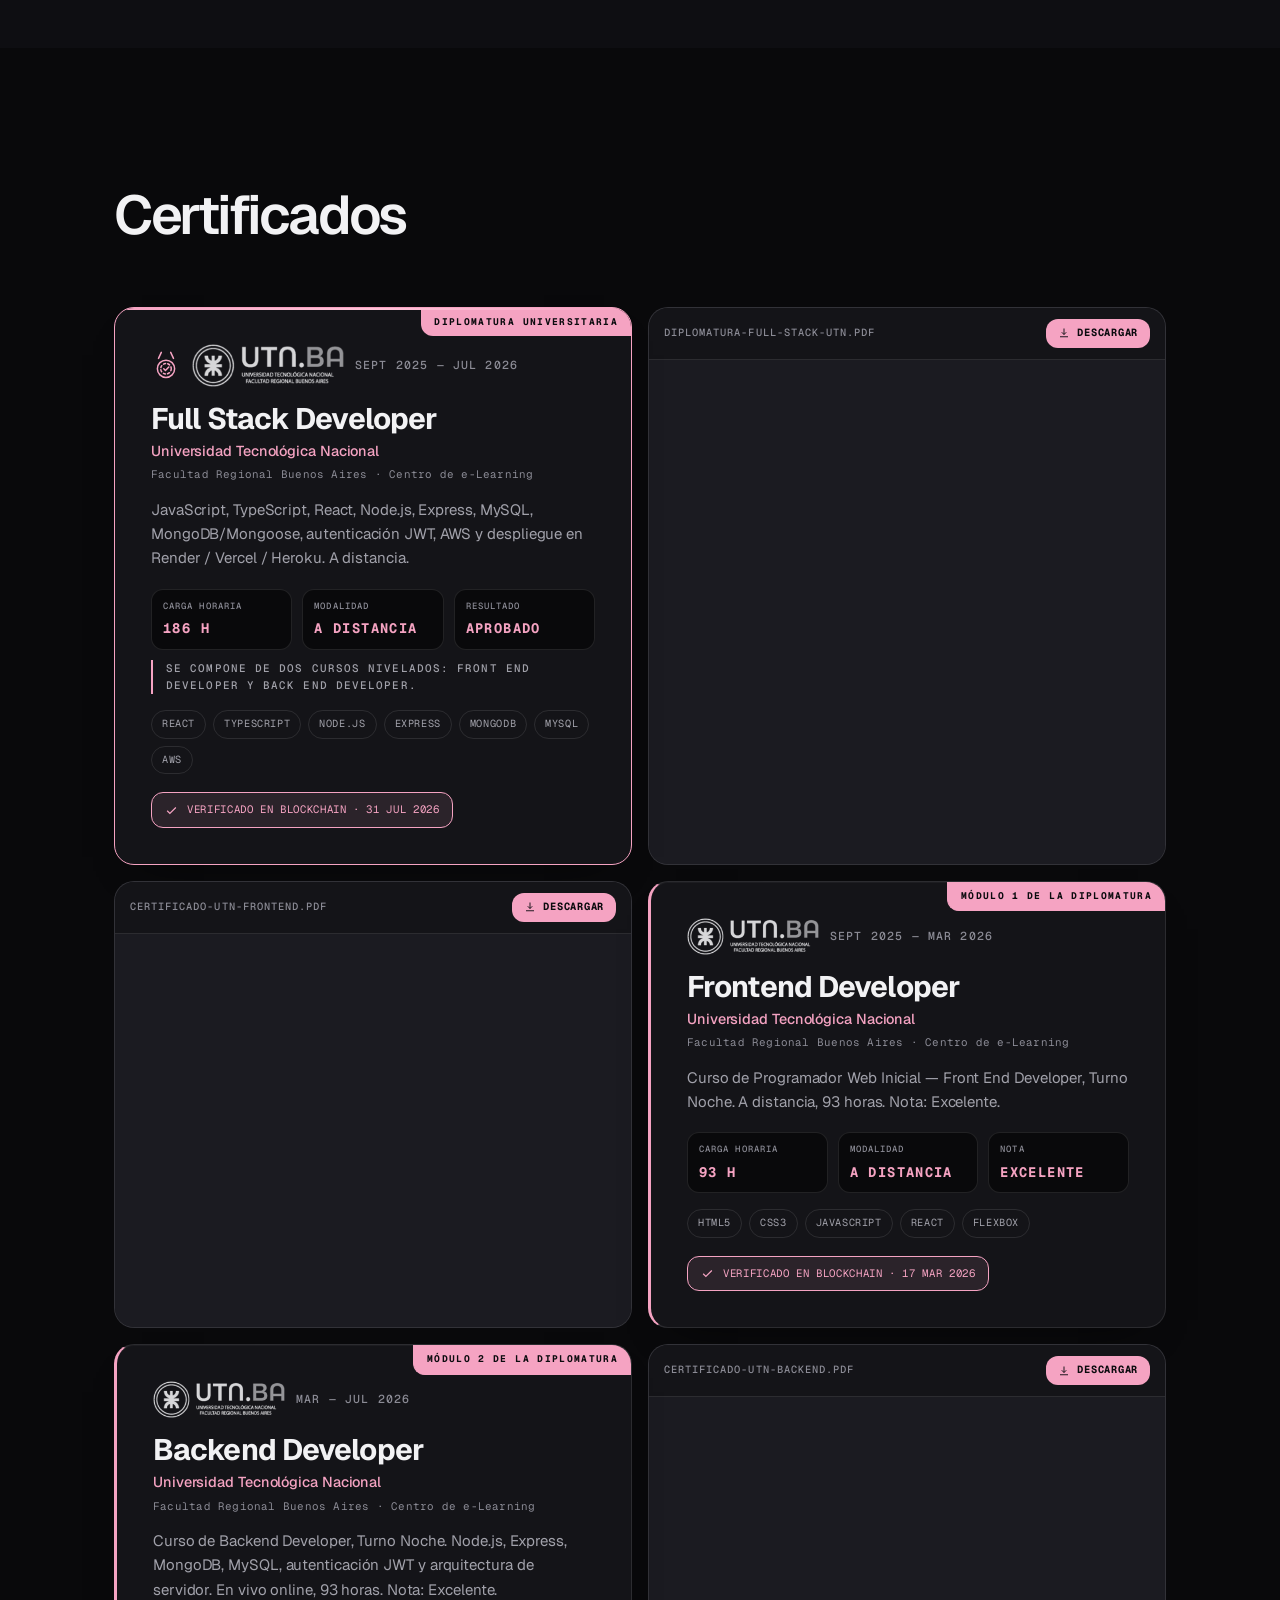
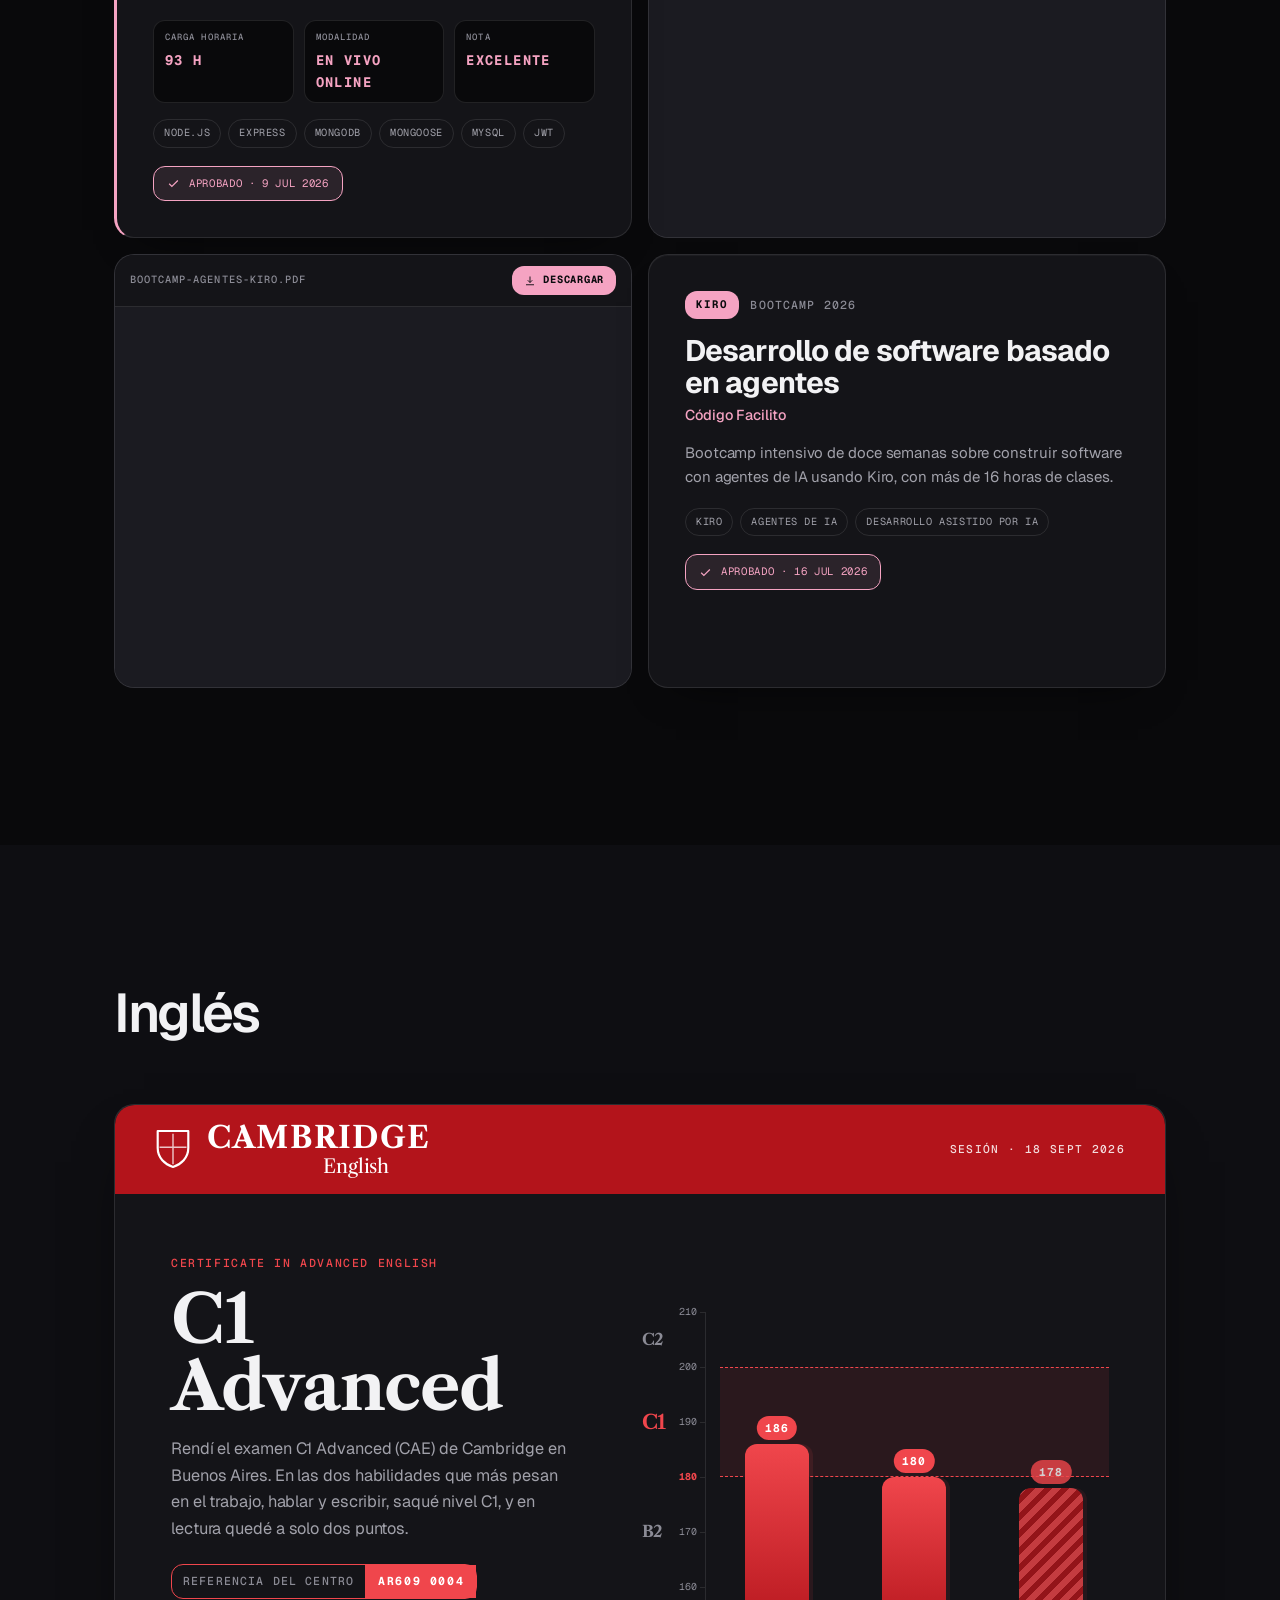
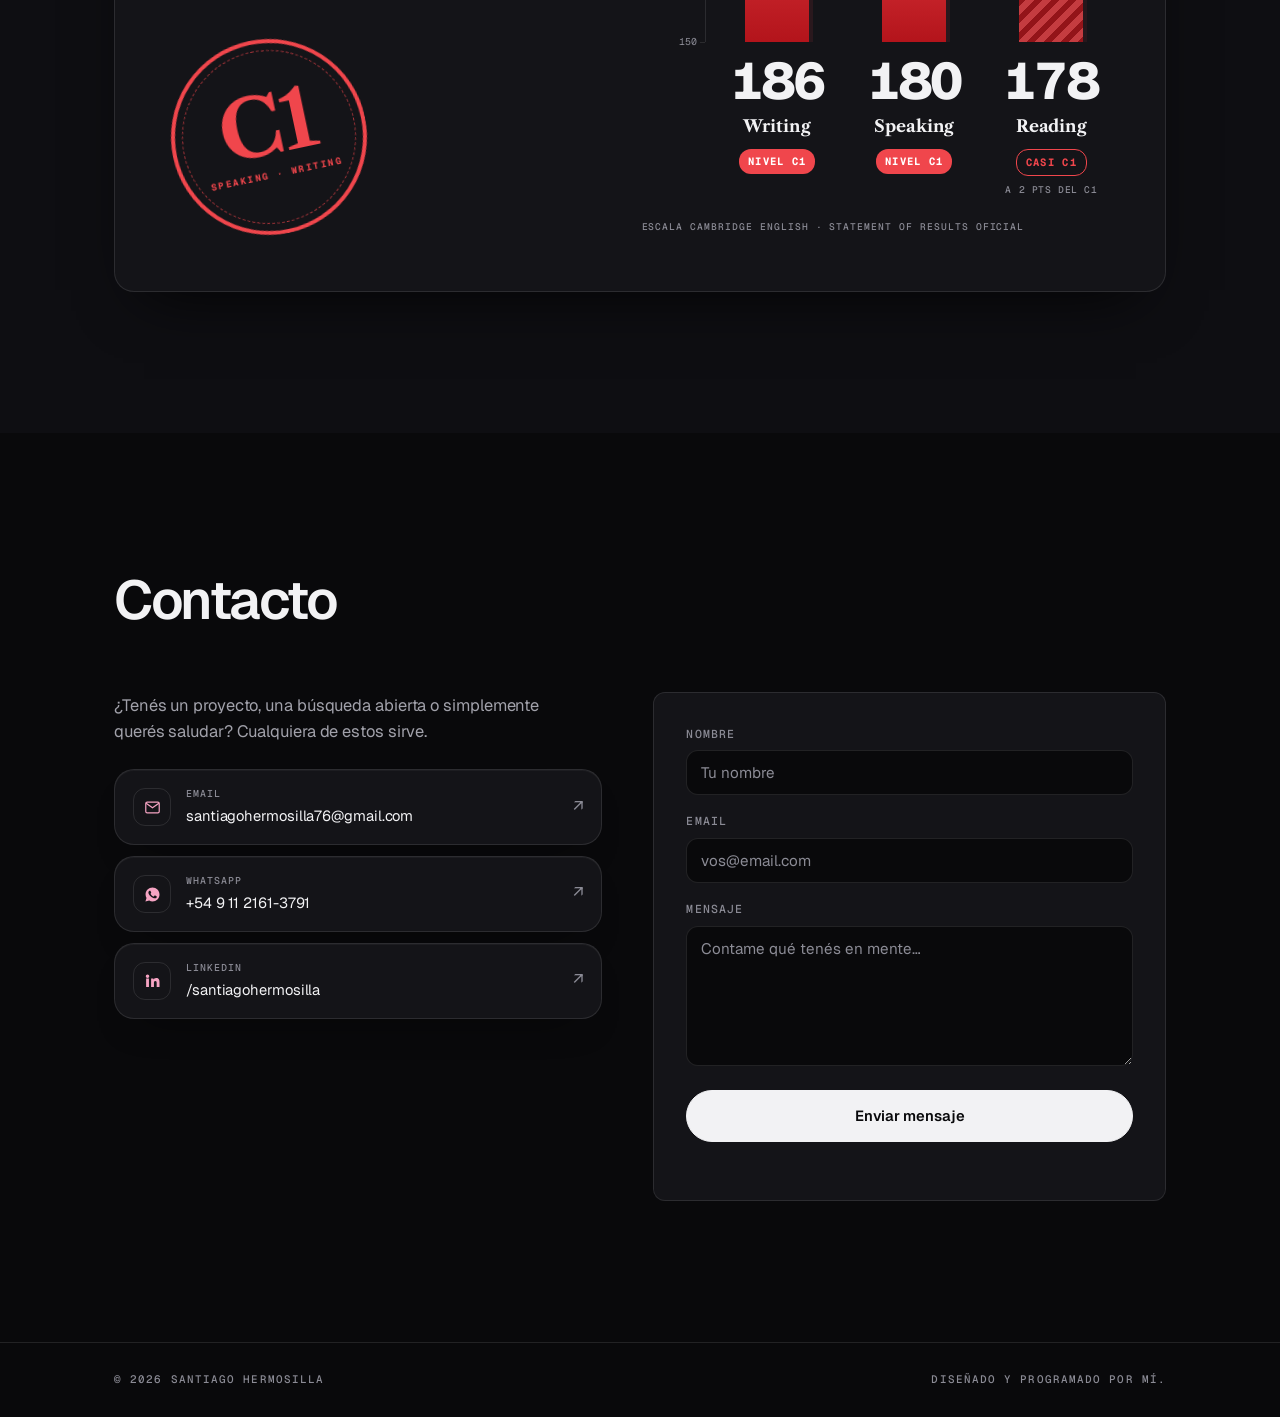
==== commit 17112b65: "Actualizar el CV en los dos idiomas y corregir la API del Weather Dashboard - CV: Laravel y PHP, tra" ====
--- a/index.html
+++ b/index.html
@@ -513,7 +513,7 @@
       <ul class="labs__list">
         <li class="lab">
           <div class="lab__main">
-            <h4 class="lab__title">Weather Dashboard <span class="lab__stack mono">JavaScript · OpenWeather API</span></h4>
+            <h4 class="lab__title">Weather Dashboard <span class="lab__stack mono">JavaScript · SVG · Open-Meteo</span></h4>
             <p class="lab__desc" data-en="Real-time weather app built around the day&#39;s temperature curve, with skies drawn in CSS that change with the weather and the time of day." data-es="App de clima en tiempo real centrada en la curva de temperatura del día, con cielos dibujados en CSS que cambian según el clima y la hora.">App de clima en tiempo real centrada en la curva de temperatura del día, con cielos dibujados en CSS que cambian según el clima y la hora.</p>
           </div>
           <div class="lab__links">
